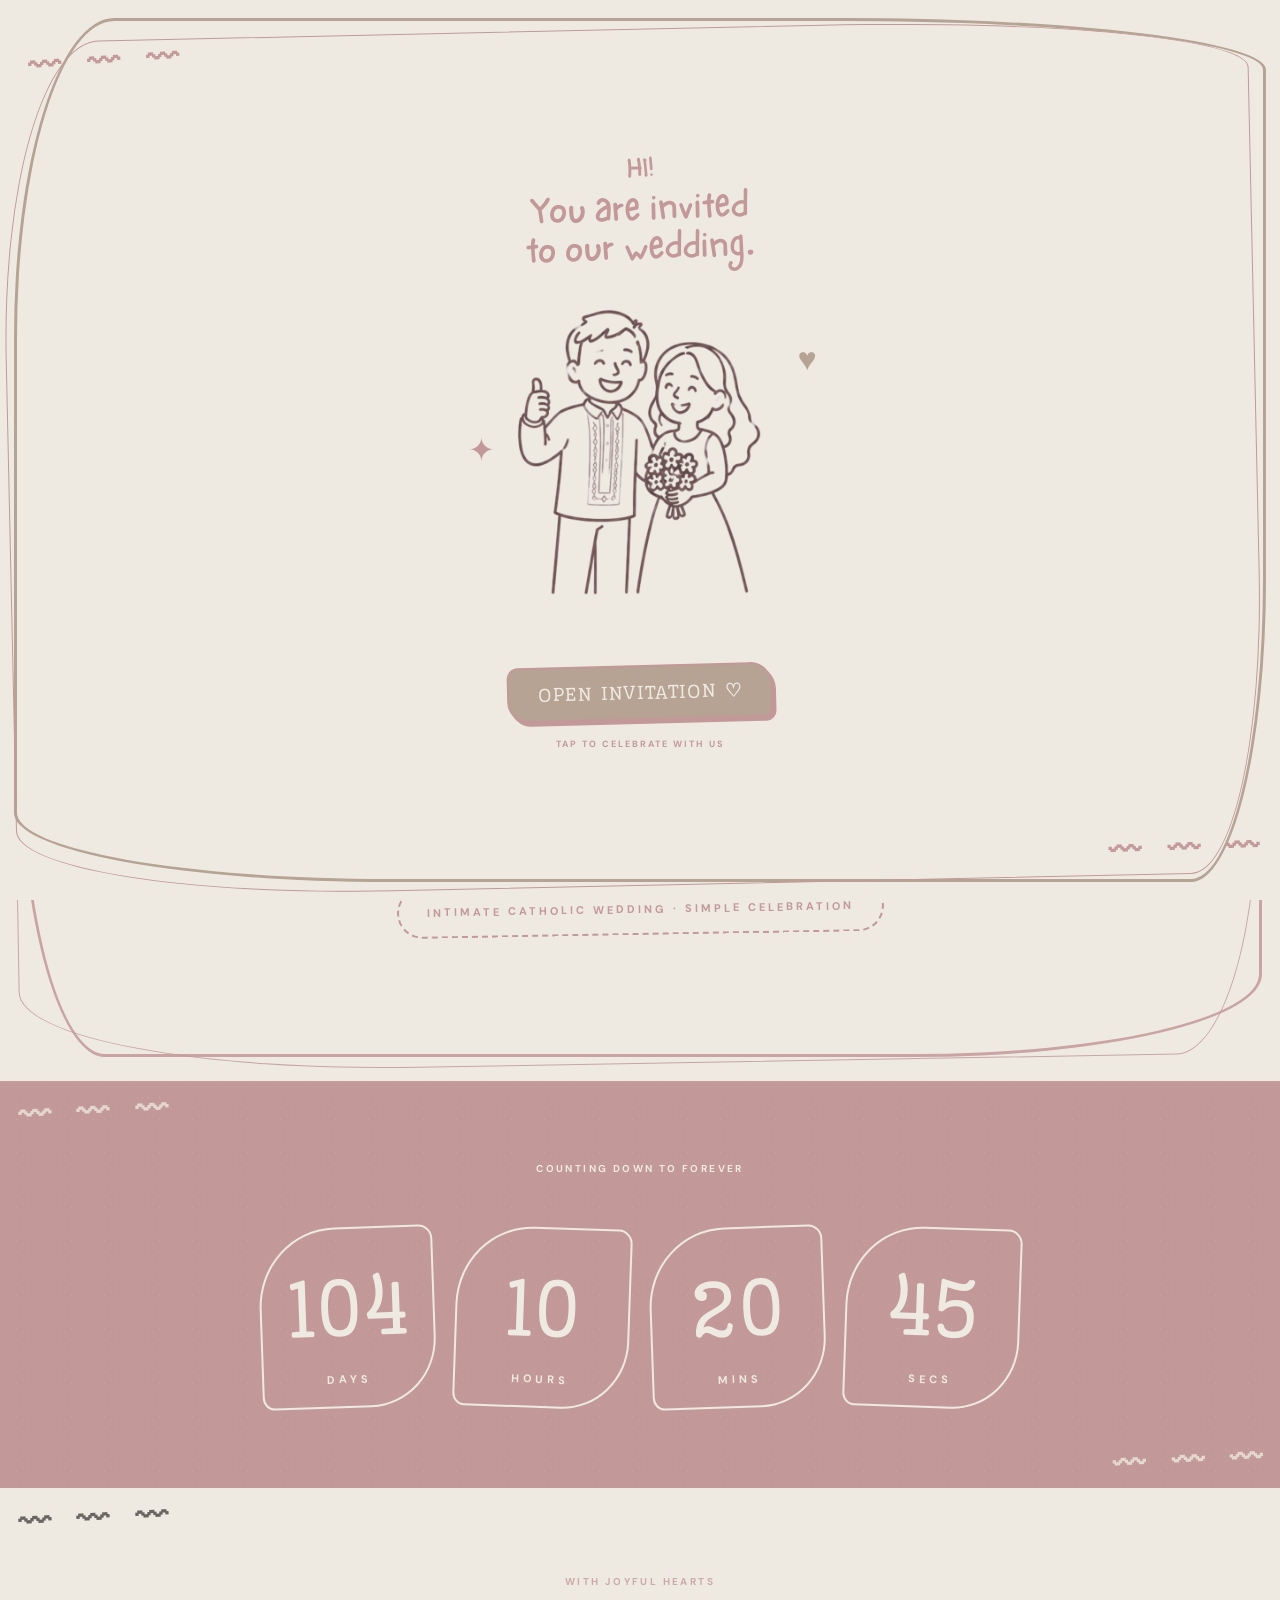
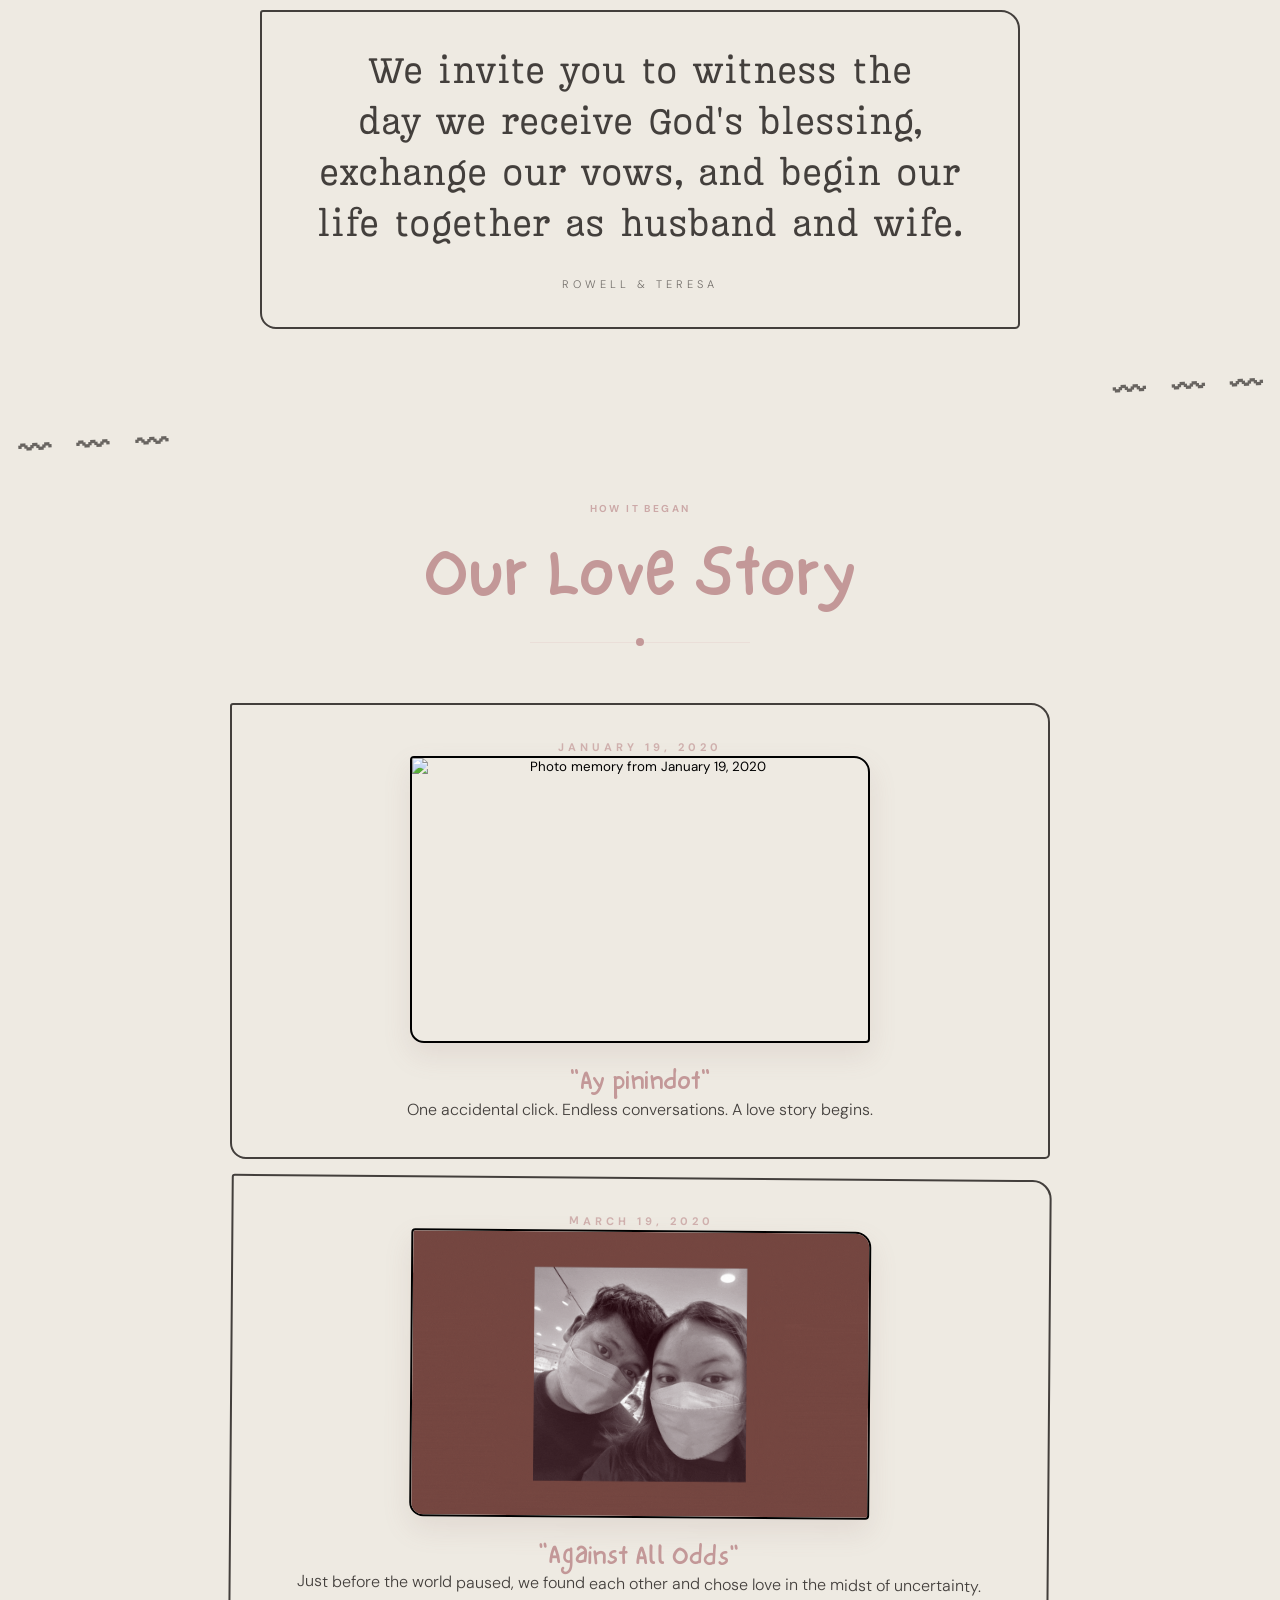
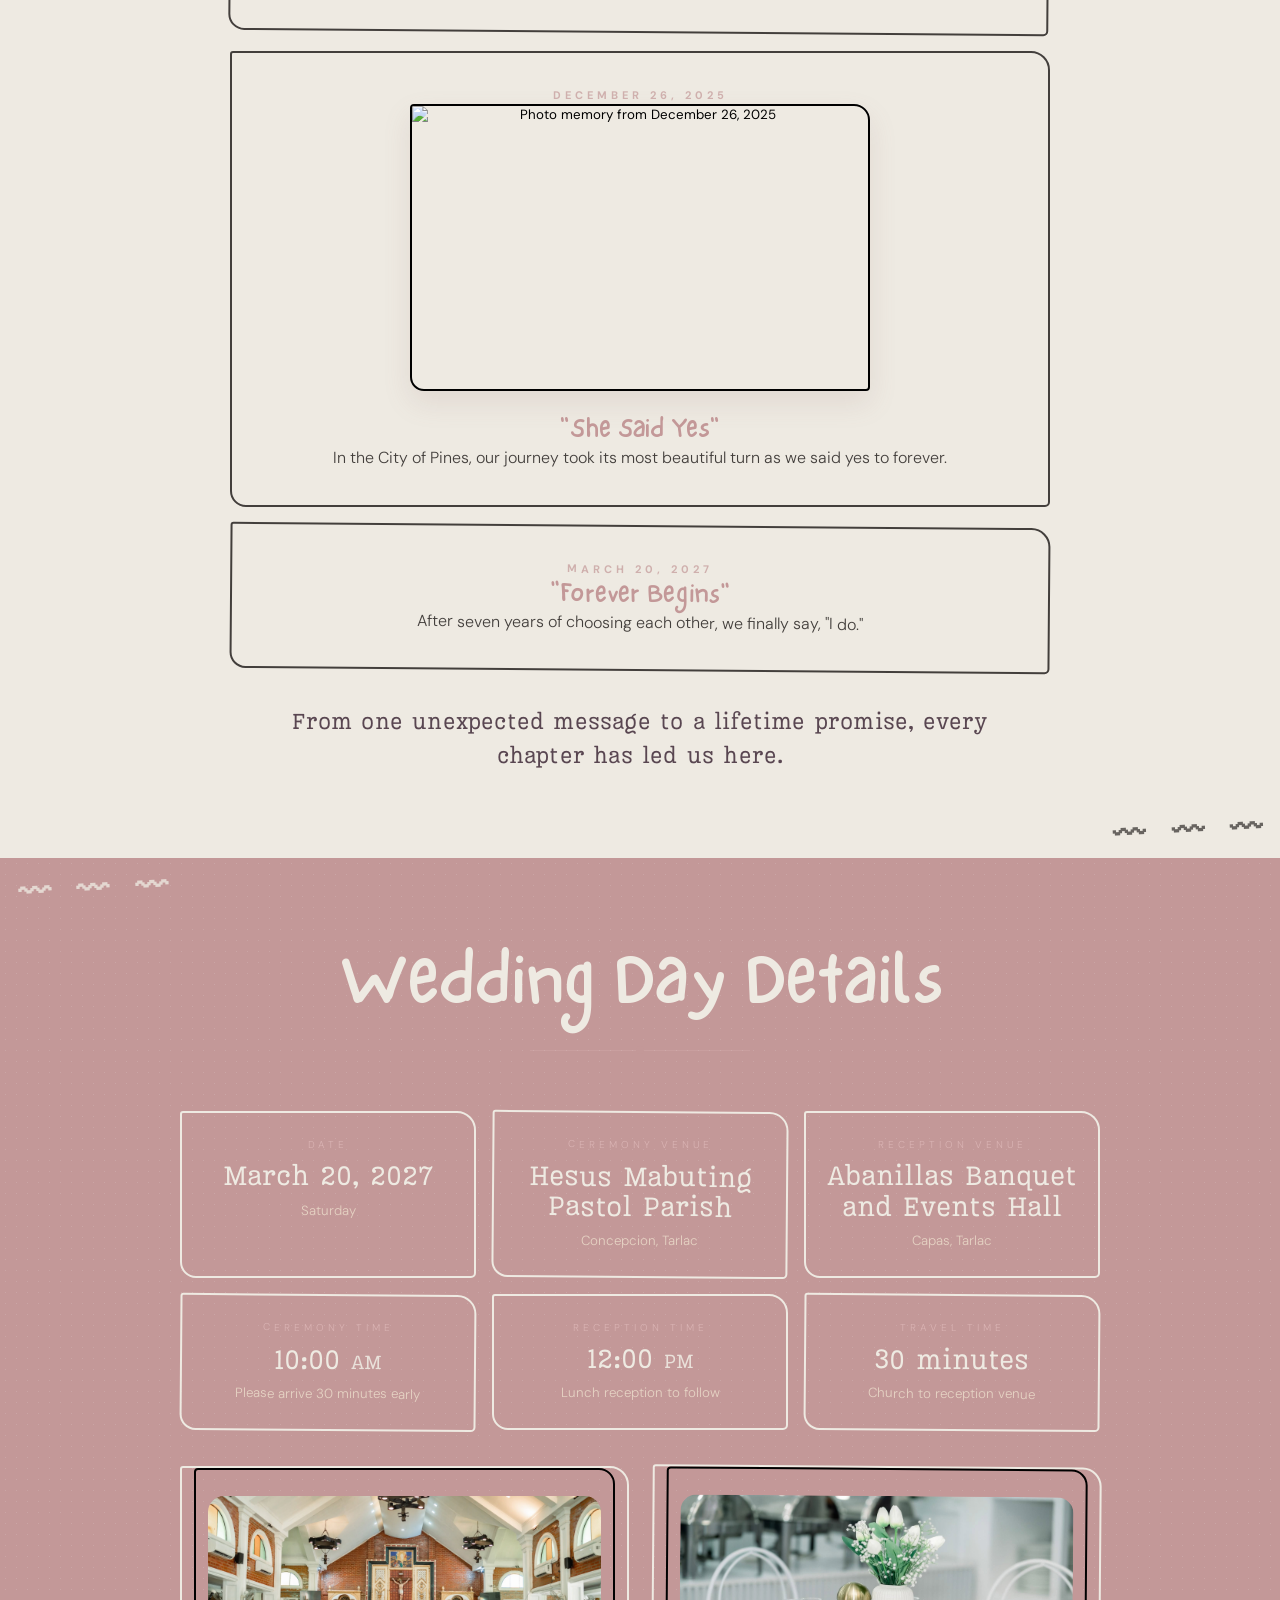
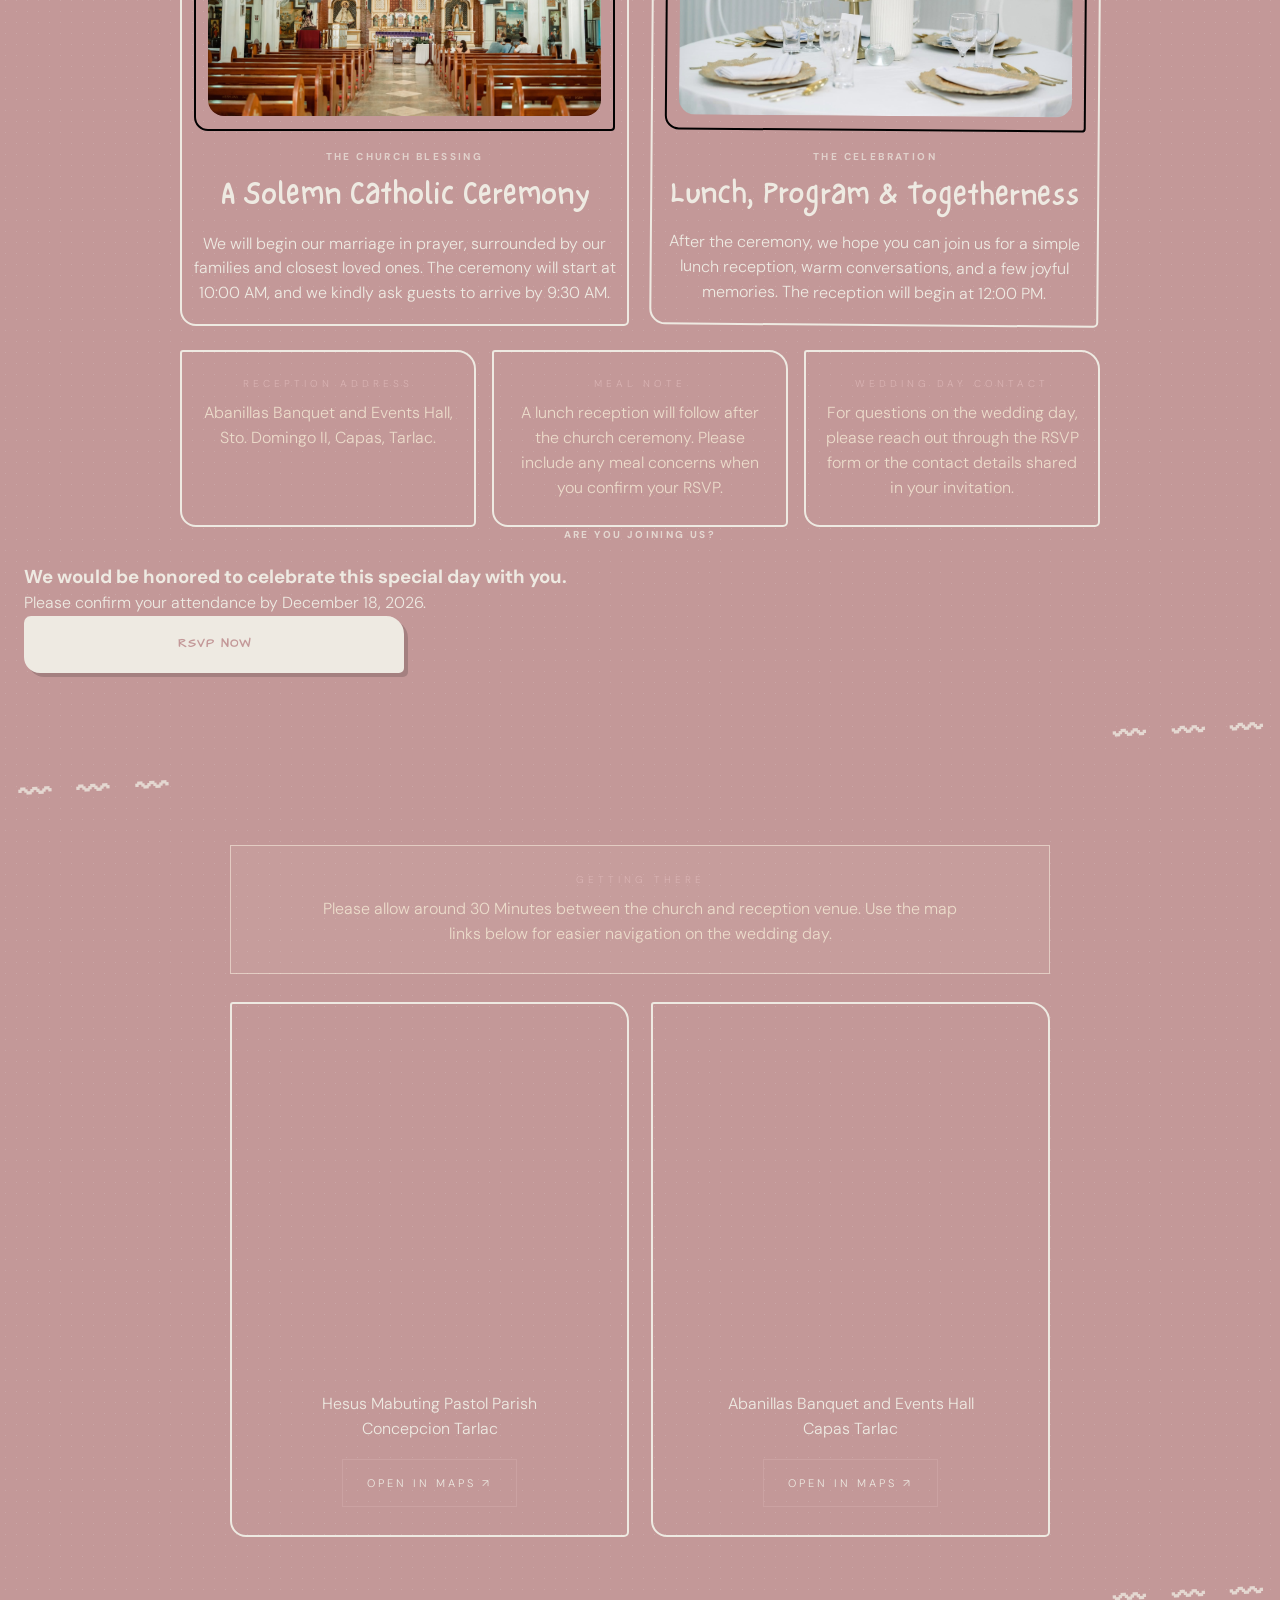
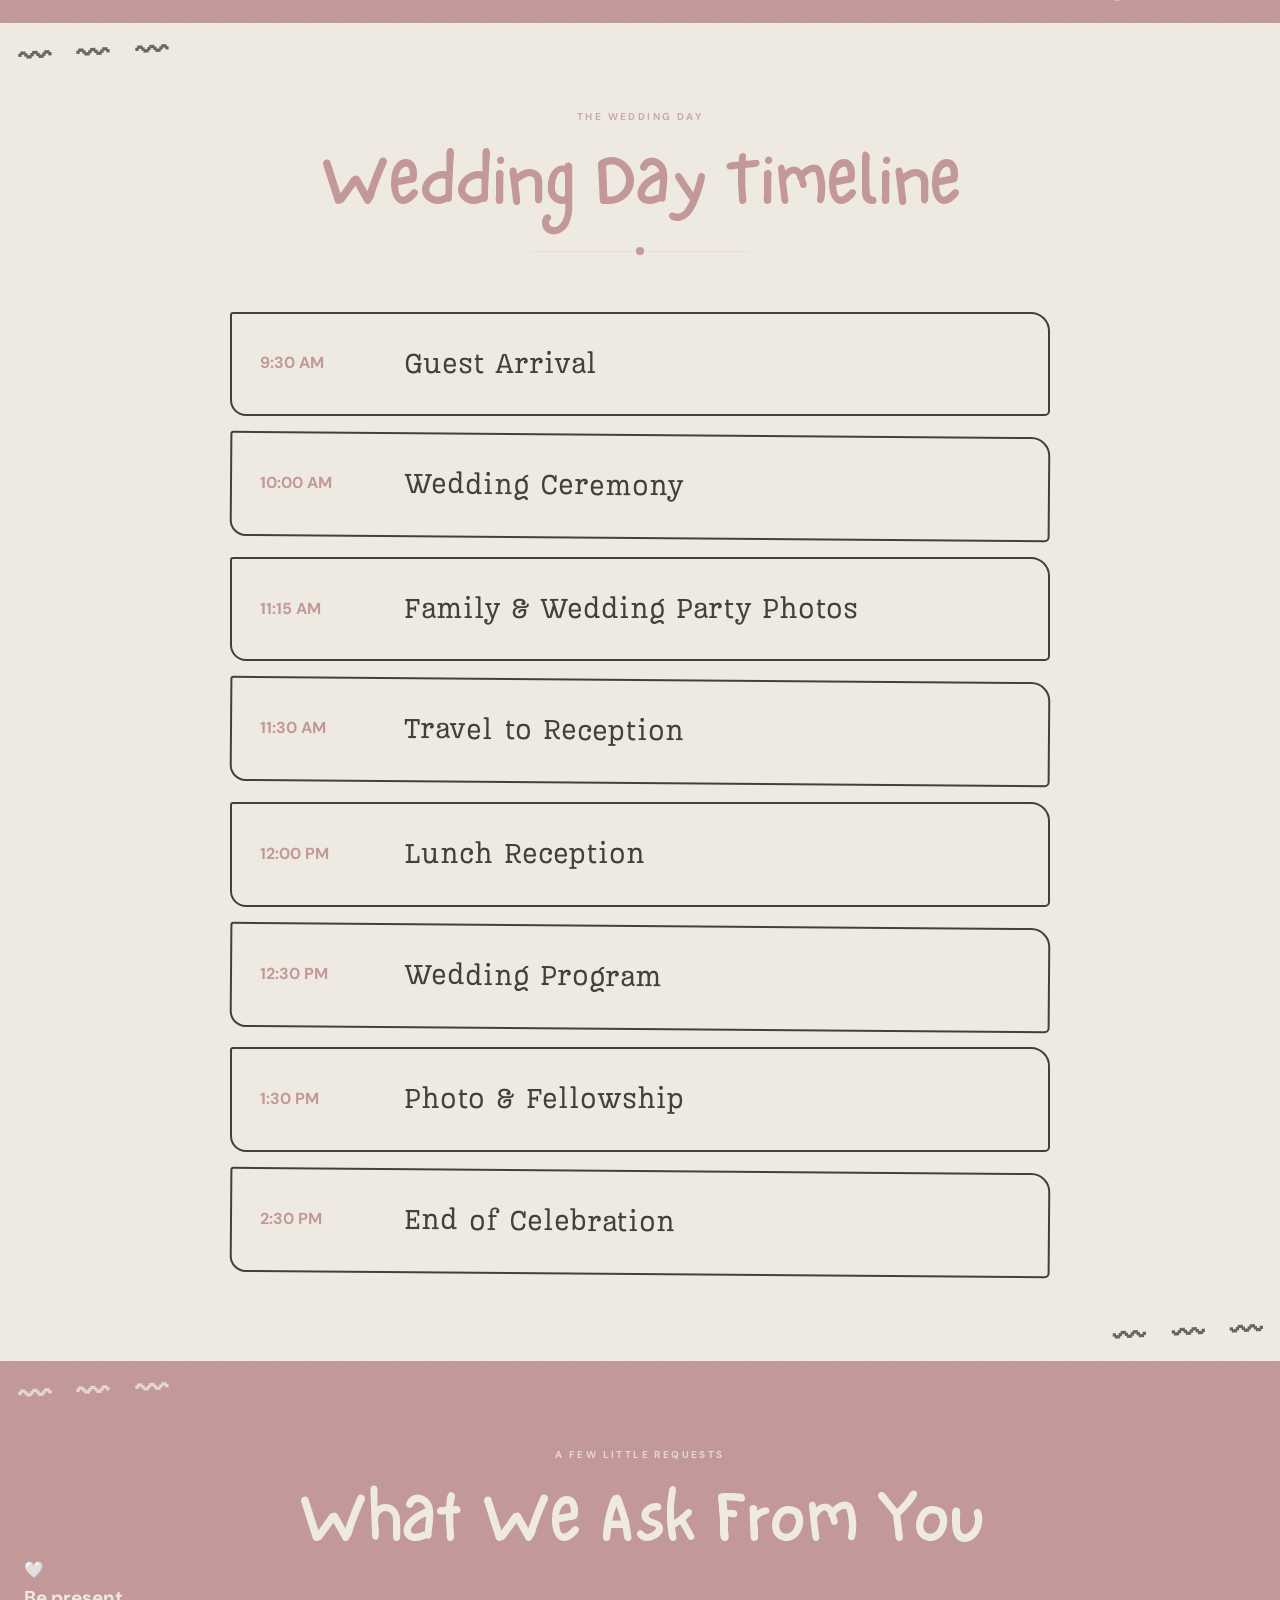
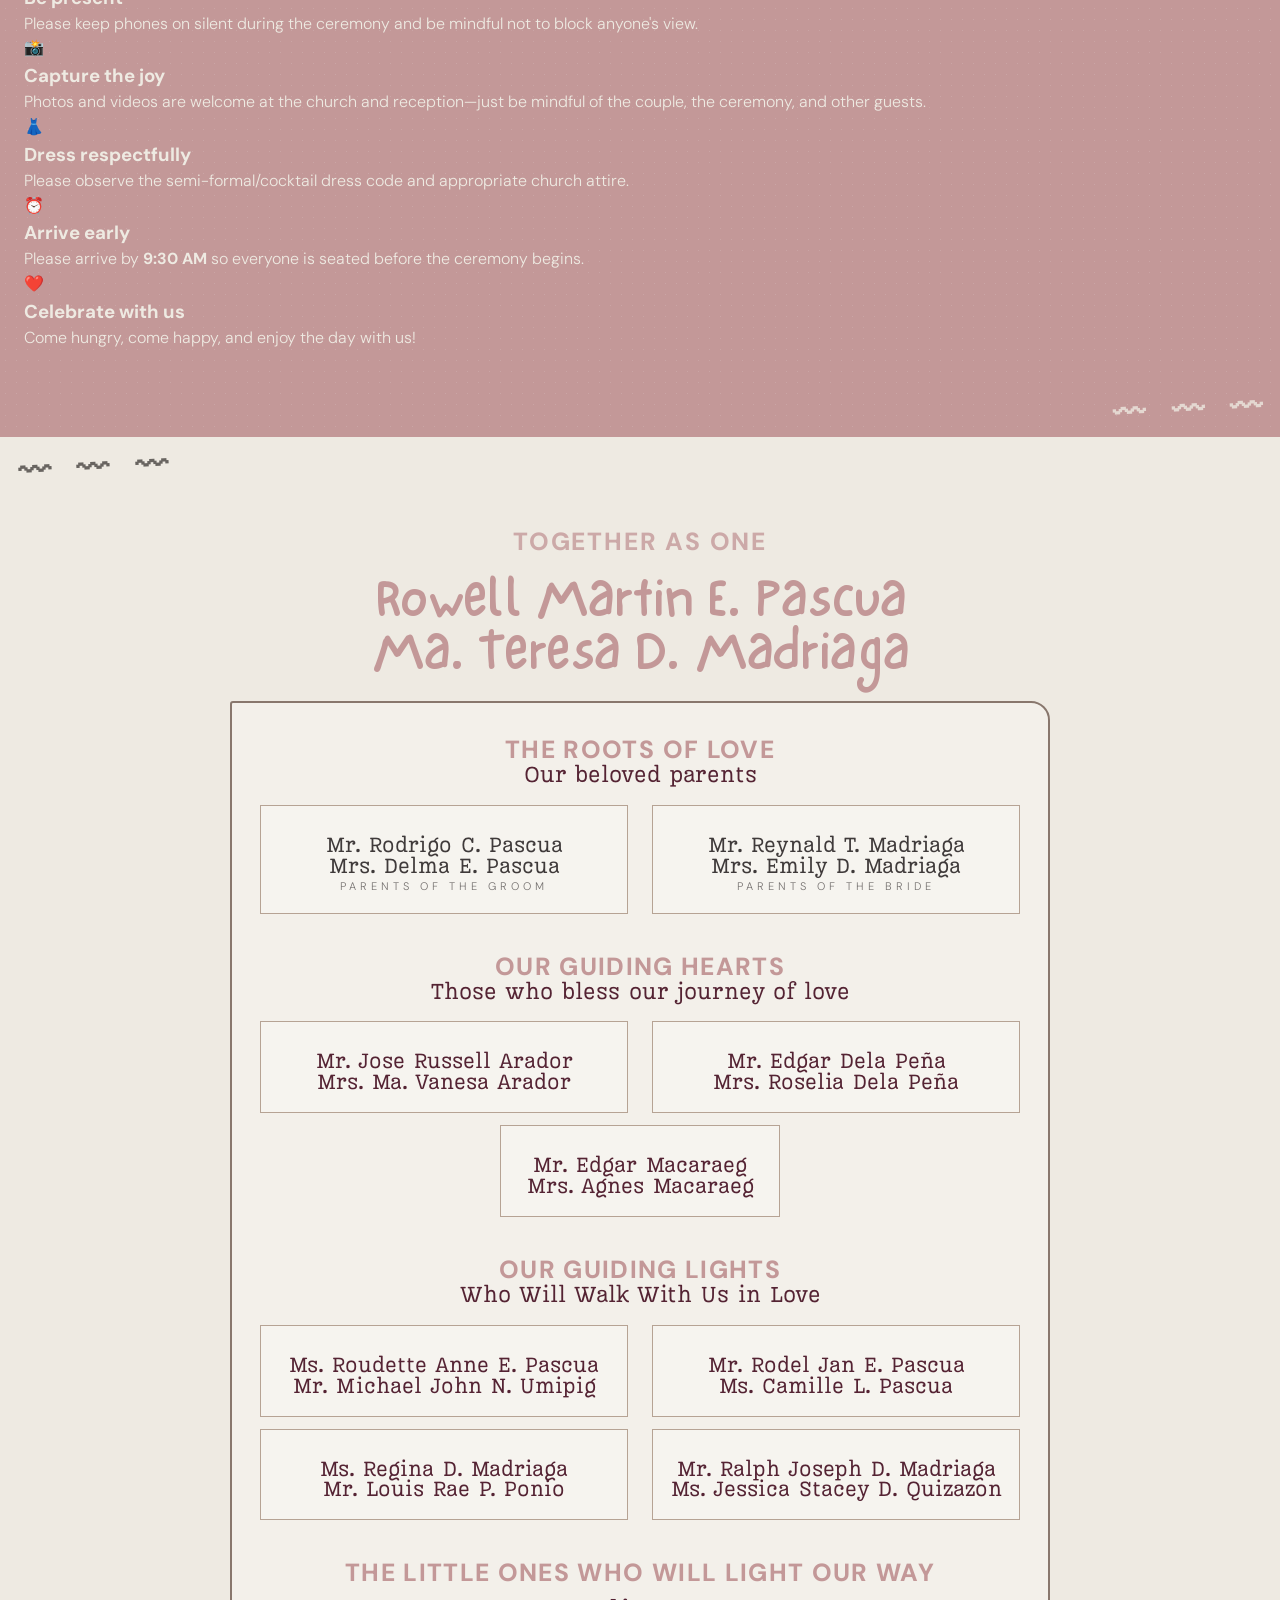
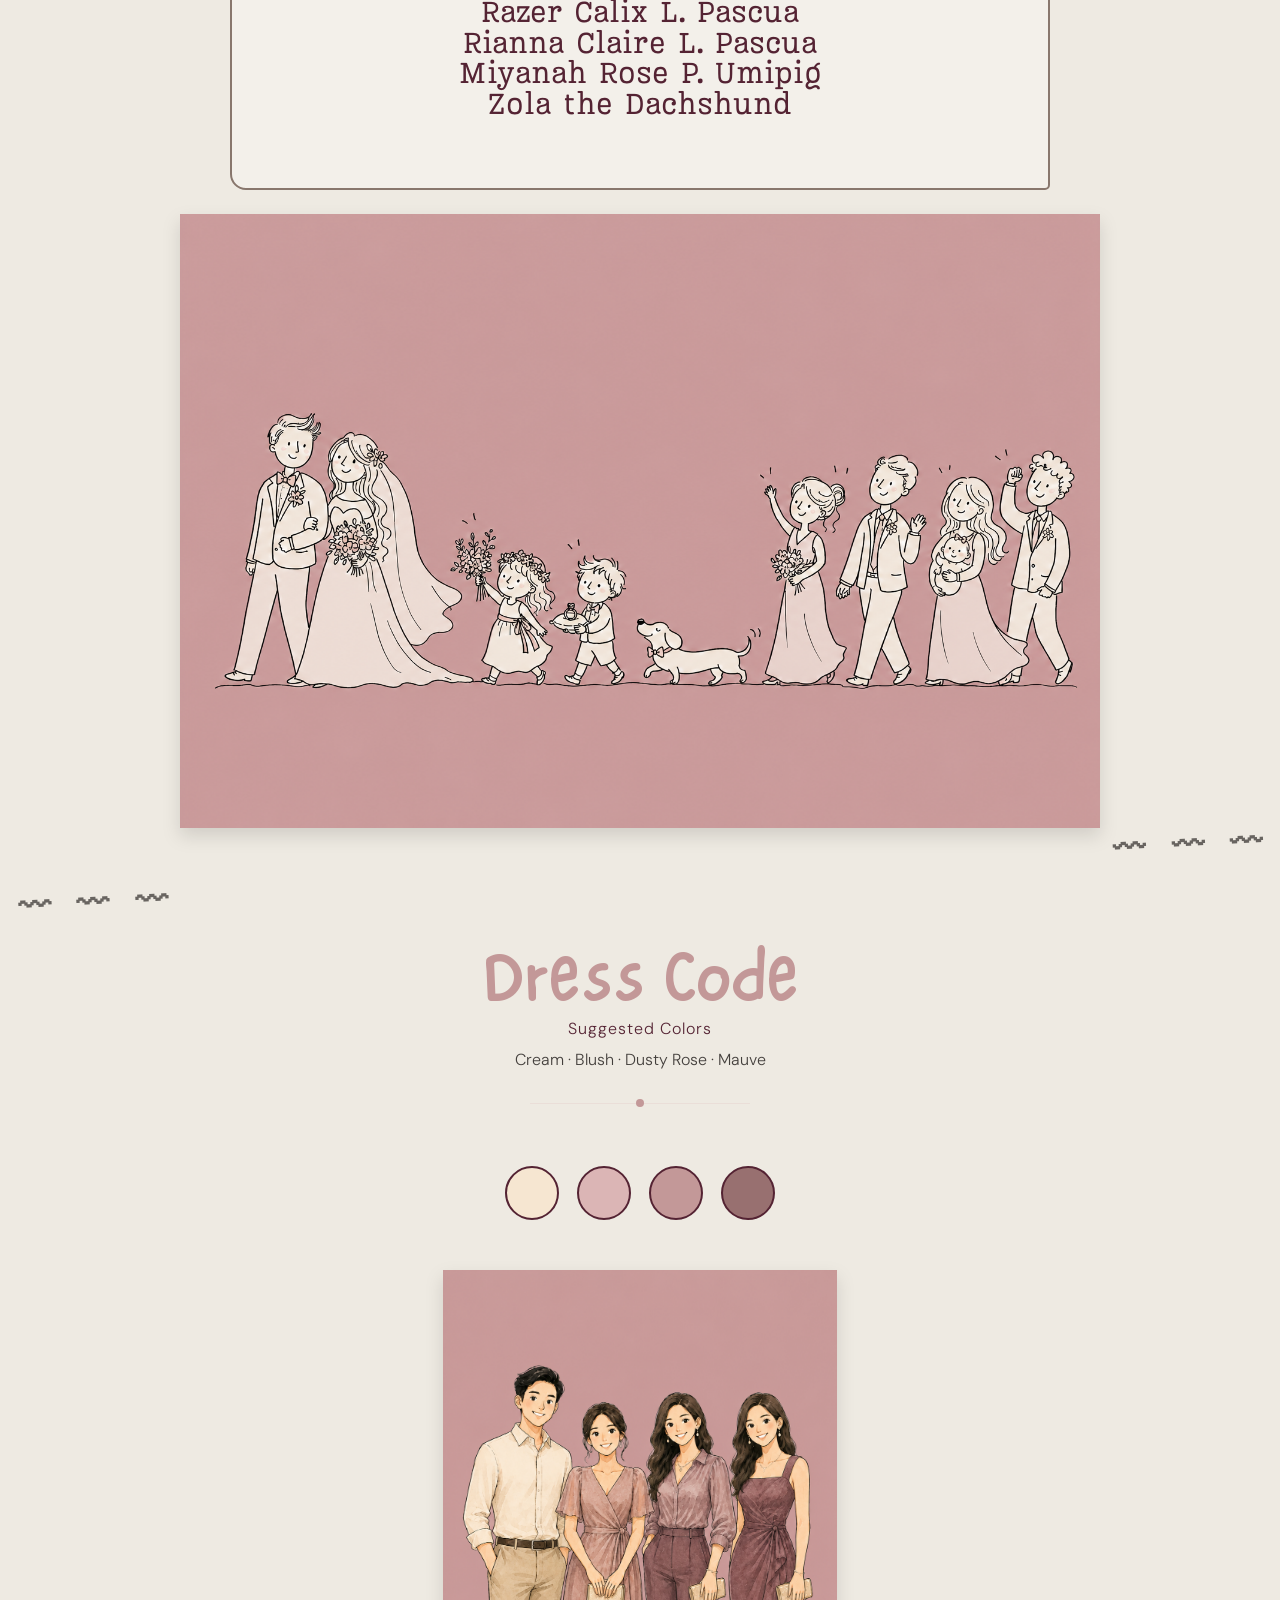
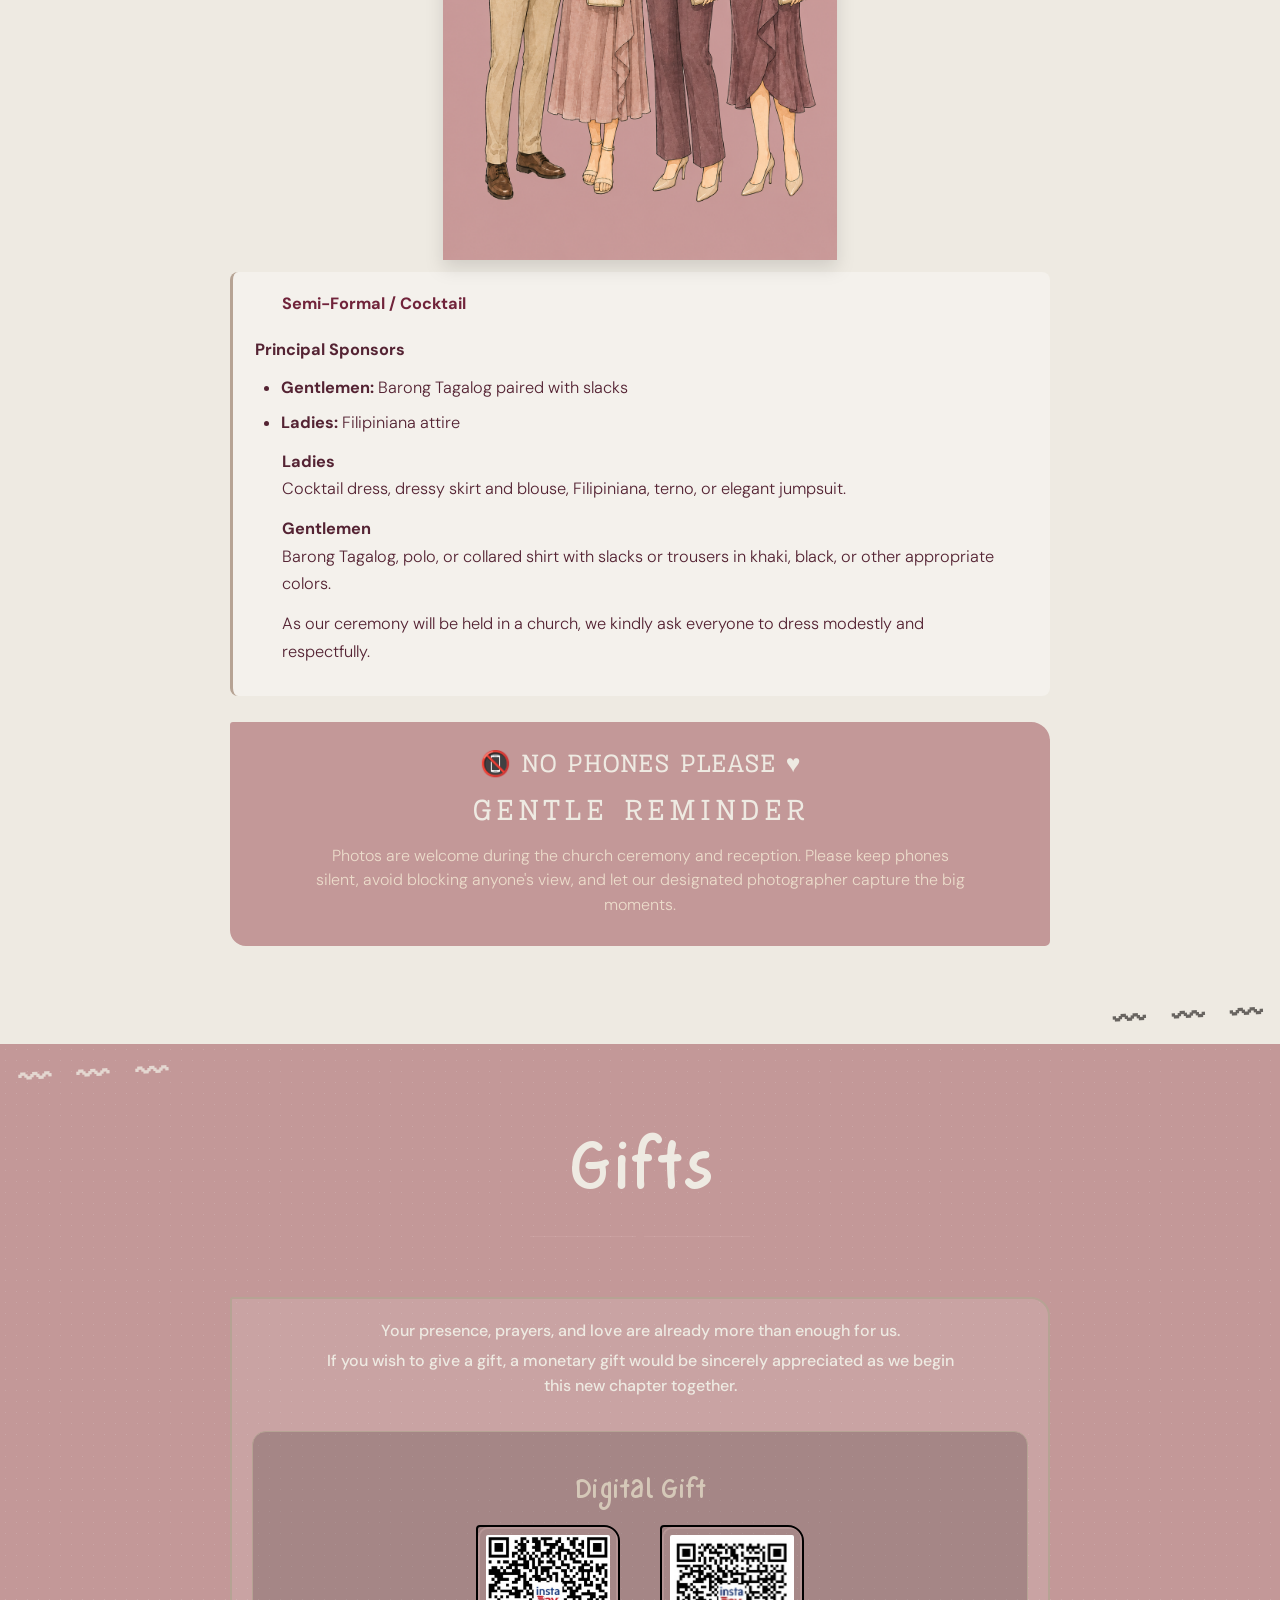
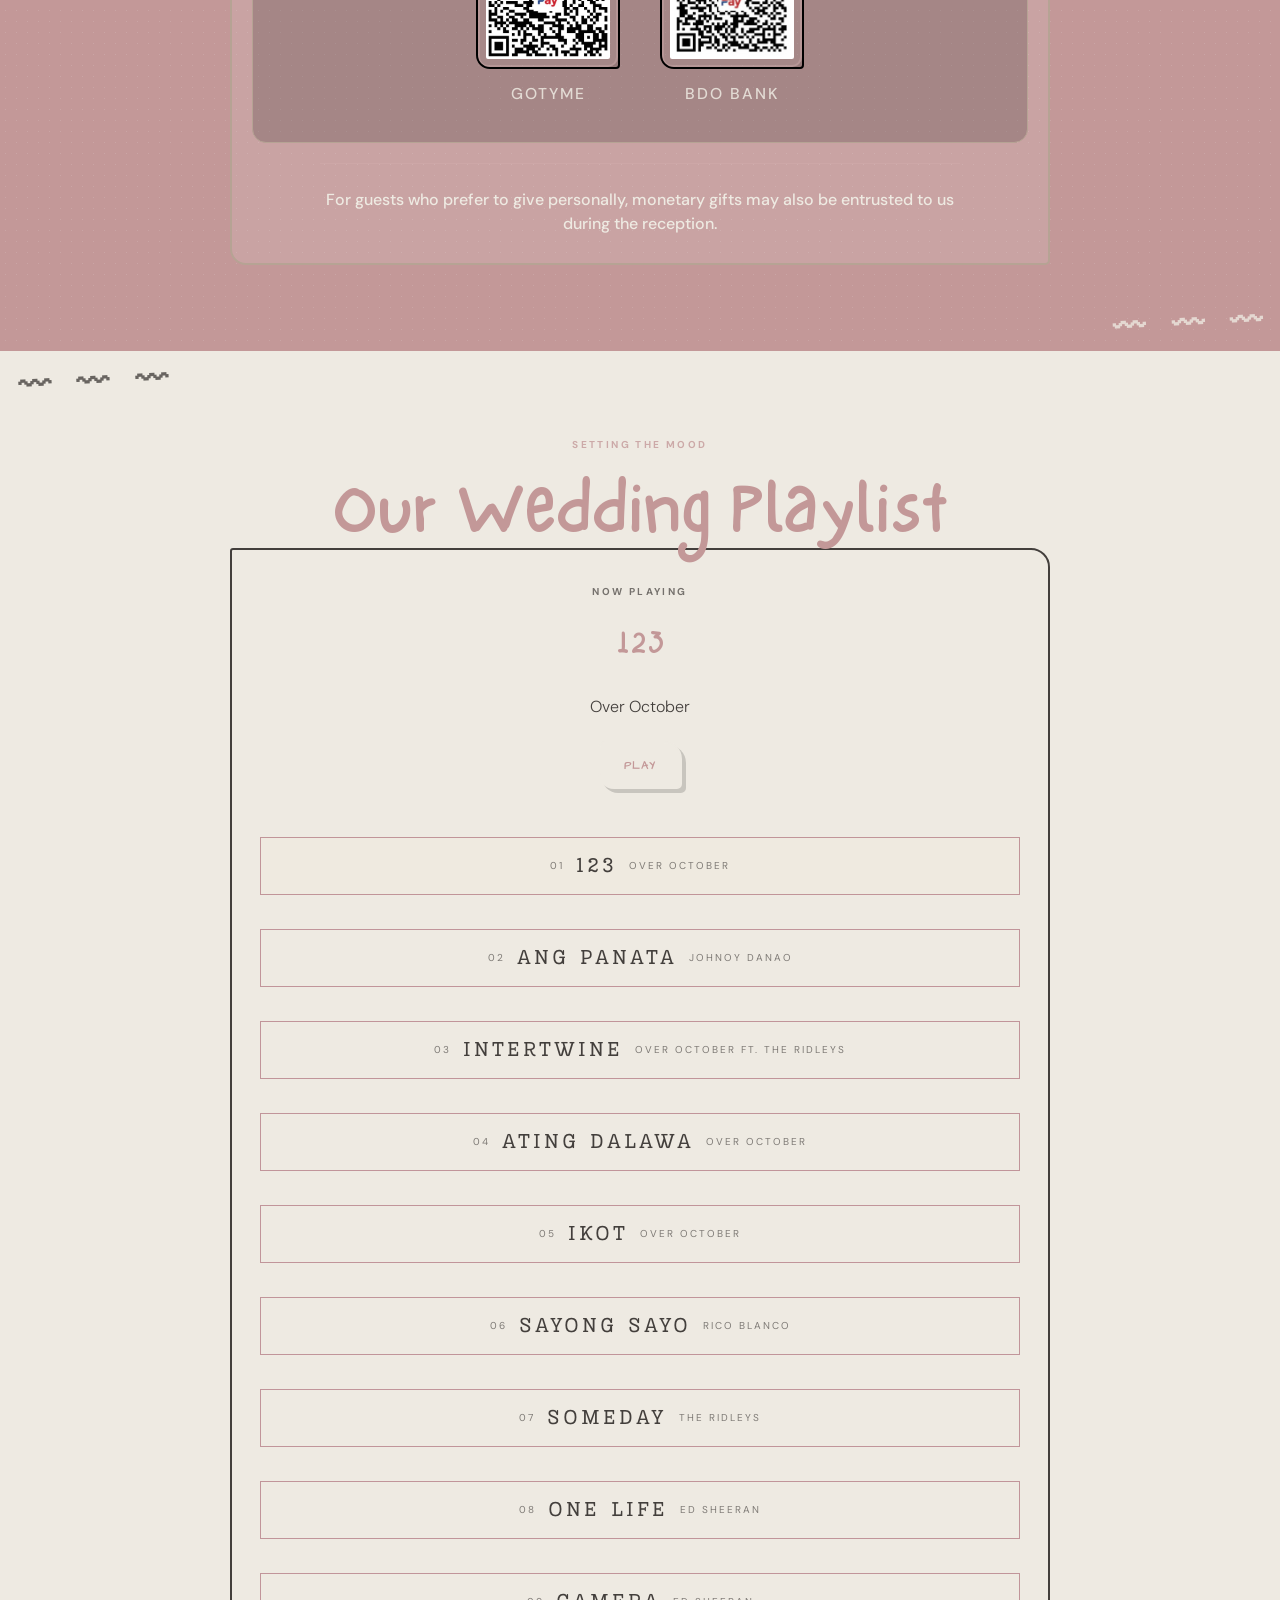
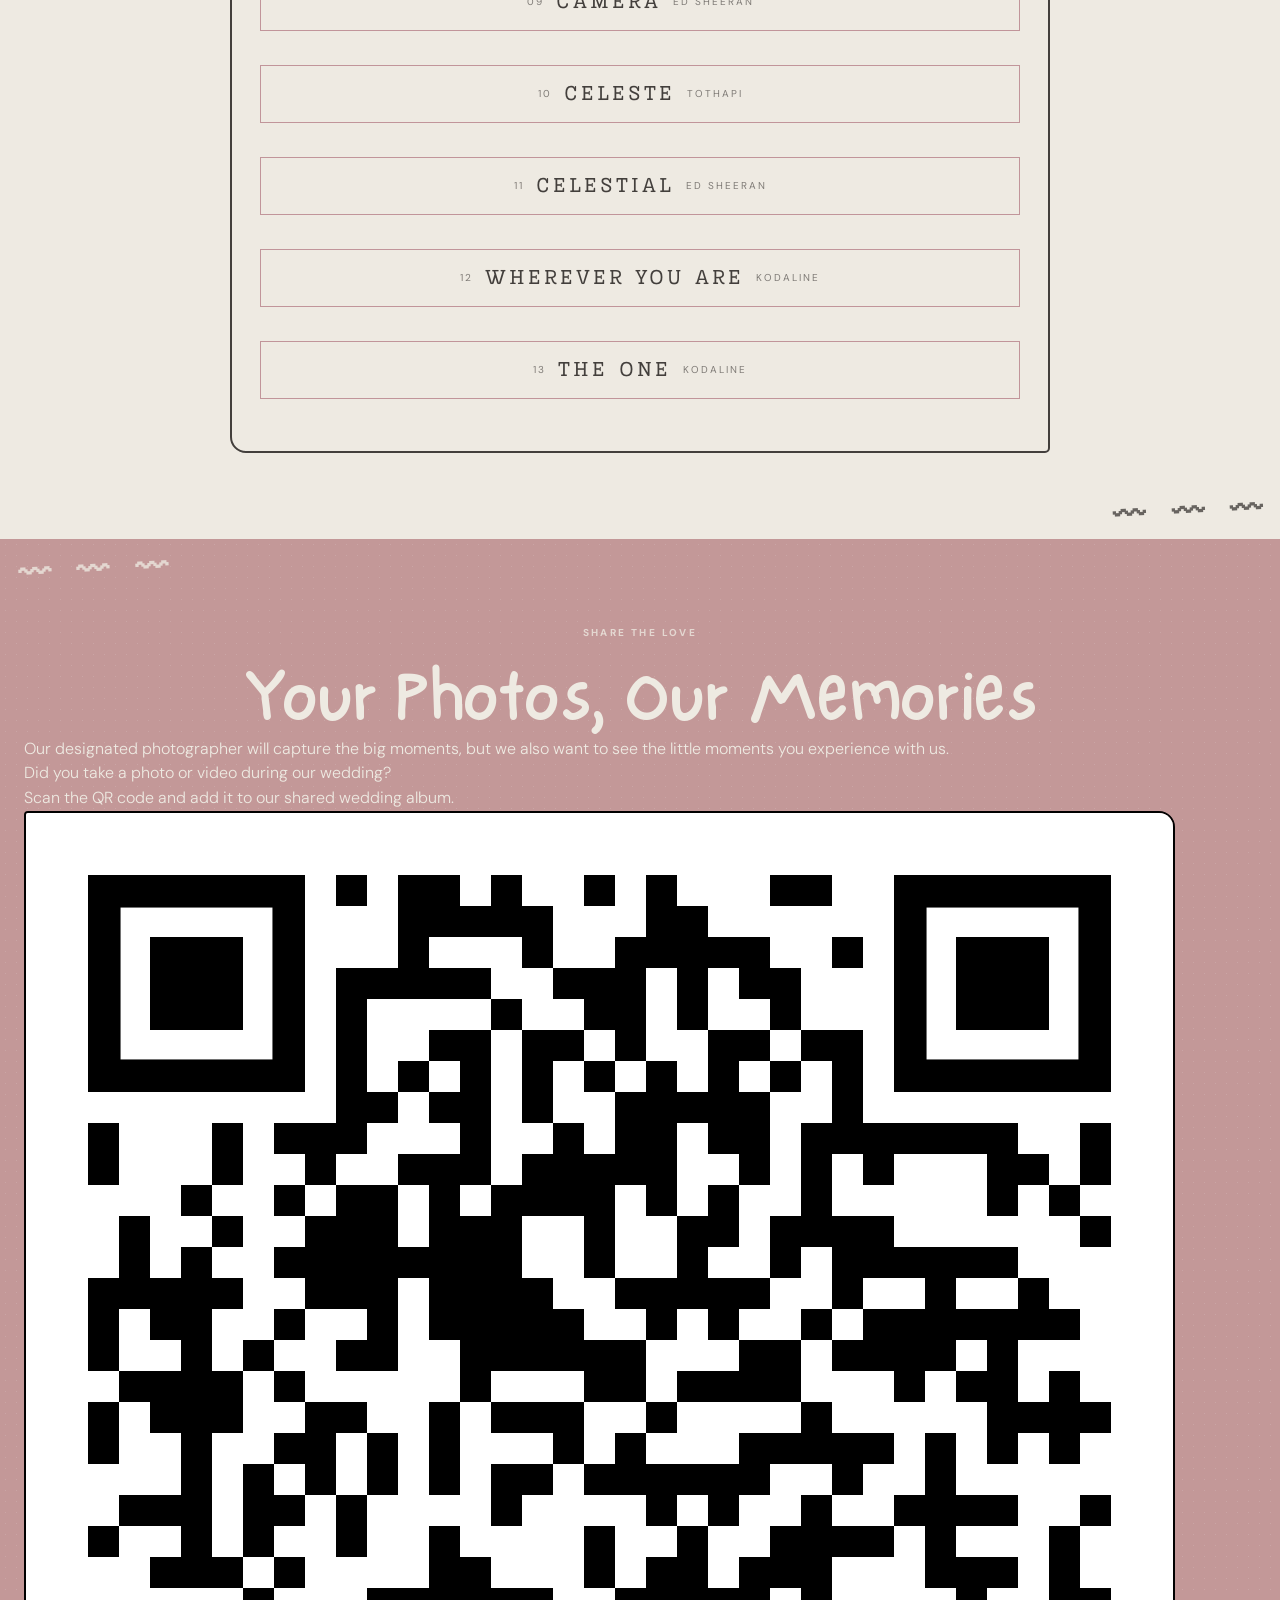
==== index.html @ 6897de0f "Update index.html" ====
<!DOCTYPE html>
<html lang="en">
<head>
<meta charset="UTF-8">
<meta name="viewport" content="width=device-width, initial-scale=1.0">

    <title>Weng & Tere | Bound by Love</title>

    <meta name="description"
        content="You're invited to celebrate the wedding of Weng & Tere on March 20, 2027. Explore our love story, wedding details, venue, RSVP, and more.">

    <!-- Open Graph / Facebook / Messenger -->
    <meta property="og:type" content="website">
    <meta property="og:url" content="https://wengandtereboundbylove.com/">
    <meta property="og:title" content="Weng & Tere | Bound by Love">
    <meta property="og:description"
        content="You're invited to celebrate our wedding. View our story, RSVP, venue details, and more.">
    <meta property="og:site_name" content="Weng & Tere | Bound by Love">
    <meta property="og:locale" content="en_US">

    <meta property="og:image"
        content="https://wengandtereboundbylove.com/images/cover.jpg">
    <meta property="og:image:secure_url"
        content="https://wengandtereboundbylove.com/images/cover.jpg">
    <meta property="og:image:type" content="image/jpeg">
    <meta property="og:image:width" content="1200">
    <meta property="og:image:height" content="630">
    <meta property="og:image:alt"
        content="Weng & Tere — Bound by Love">

    <!-- Twitter / X -->
    <meta name="twitter:card" content="summary_large_image">
    <meta name="twitter:title" content="Weng & Tere | Bound by Love">
    <meta name="twitter:description"
        content="You're invited to celebrate our wedding. View our story, RSVP, venue details, and more.">
    <meta name="twitter:image"
        content="https://wengandtereboundbylove.com/images/cover.jpg">

    <!-- Fonts -->
    <link href="https://fonts.googleapis.com/css2?family=Cormorant+Garamond:wght@300;400;500;600;700&family=Montserrat:wght@200;300;400;500&display=swap" rel="stylesheet">

    <link rel="stylesheet" href="css/style.css">
</head>
<body>

    <!-- INVITATION COVER -->
    <section class="invitation-cover" id="invitationCover" aria-label="Wedding invitation cover">
        <div class="cover-squiggle cover-squiggle-top" aria-hidden="true">〰 〰 〰</div>
        <div class="cover-squiggle cover-squiggle-bottom" aria-hidden="true">〰 〰 〰</div>
        <div class="cover-content">
            <p class="cover-kicker">HI!</p>
            <p class="cover-message">You are invited<br>to our wedding.</p>
            <img class="cover-couple" src="assets/doodle-couple.png" alt="Doodle illustration of the bride and groom waving">
            <div class="cover-sparkle sparkle-one" aria-hidden="true">✦</div>
            <div class="cover-sparkle sparkle-two" aria-hidden="true">♥</div>
            <button class="open-invitation" id="openInvitation" type="button">
                Open Invitation <span aria-hidden="true">♡</span>
            </button>
            <p class="cover-hint">tap to celebrate with us</p>
        </div>
    </section>

    <!-- NAVIGATION -->
    <header class="navbar">
        <div class="music-btn">🔊</div>

        <div class="now-playing">
            Now Playing: <span id="navCurrentSong">123</span>
        </div>

        <nav>
            <a href="#invitation">Invite</a>
            <a href="#story">Story</a>
            <a href="#details">Details</a>
            <a href="#program">Program</a>
            <a href="#entourage">Entourage</a>
            <a href="#attire">Attire</a>
            <a href="#gifts">Gifts</a>
            <a href="#photos">Photos</a>
            <a href="#faq">FAQ</a>
            <a href="#music">Music</a>
            <a href="#rsvp">RSVP</a>
        </nav>

        <div class="menu-btn">⋯</div>
    </header>

    <!-- HERO -->
    <section class="hero">

        <div class="hero-overlay"></div>

        <div class="hero-content">

            <p class="subtitle">
                TOGETHER WITH THEIR FAMILIES
            </p>

            <h1>
                Rowell
                <span>&</span>
                Teresa
            </h1>

            <div class="divider"></div>

            <p class="date">
                SATURDAY, MARCH 20, 2027
            </p>

            <p class="event-time">
                10:00 AM
            </p>

            <p class="venue">
                <span class="venue-label">CEREMONY</span>
                HESUS MABUTING PASTOL PARISH
                <br><br>
                <span class="venue-label">RECEPTION</span>
                ABANILLAS BANQUET AND EVENTS HALL
            </p>

            <div class="ceremony-tag">
                INTIMATE CATHOLIC WEDDING · SIMPLE CELEBRATION
            </div>

        </div>

    </section>

    <!-- COUNTDOWN -->
    <section class="countdown-section" id="countdown">

        <p class="small-heading" id="countdownHeading">
            COUNTING DOWN TO FOREVER
        </p>

        <div class="countdown">

            <div>
                <span id="days">233</span>
                <small>DAYS</small>
            </div>

            <div>
                <span id="hours">15</span>
                <small>HOURS</small>
            </div>

            <div>
                <span id="minutes">40</span>
                <small>MINS</small>
            </div>

            <div>
                <span id="seconds">15</span>
                <small>SECS</small>
            </div>

        </div>

    </section>

    <!-- INVITATION NOTE -->
    <section class="light-section" id="invitation">

        <p class="section-subtitle">
            WITH JOYFUL HEARTS
        </p>

        <div class="invitation-note">
            <p>
                We invite you to witness the day we receive God's blessing,
                exchange our vows, and begin our life together as husband
                and wife.
            </p>

            <div class="invitation-signature">
                ROWELL & TERESA
            </div>
        </div>

    </section>

    <!-- STORY -->
    <section class="light-section" id="story">

        <p class="section-subtitle">
            HOW IT BEGAN
        </p>

        <h2>
            Our Love Story
        </h2>

        <div class="section-divider"></div>

        <div class="story-timeline">

            <div class="story-item">

                <div class="story-date">
                    JANUARY 19, 2020
                </div>

                <div class="story-content">

                    <button
                        class="story-photo"
                        type="button"
                        data-full="assets/pinindot.png"
                        data-caption="Ay pinindot - January 19, 2020">

                        <img
                            src="assets/pinindot.png"
                            alt="Photo memory from January 19, 2020">

                    </button>

                    <h3>
                        "Ay pinindot"
                    </h3>

                    <p>
                        One accidental click. Endless conversations. A love story begins.
                    </p>

                </div>

            </div>

            <div class="story-item">

                <div class="story-date">
                    MARCH 19, 2020
                </div>

                <div class="story-content">

                    <button
                        class="story-photo"
                        type="button"
                        data-full="assets/against_all_odds.gif"
                        data-caption="Against All Odds - March 19, 2020">

                        <img
                            src="assets/against_all_odds.gif"
                            alt="Photo memory from March 19, 2020">

                    </button>

                    <h3>
                        "Against All Odds"
                    </h3>

                    <p>
                        Just before the world paused, we found each other and chose love in the midst of uncertainty.
                    </p>

                </div>

            </div>

            <div class="story-item">

                <div class="story-date">
                    DECEMBER 26, 2025
                </div>

                <div class="story-content">

                    <button
                        class="story-photo"
                        type="button"
                        data-full="assets/she_said_yes.gif"
                        data-caption="She Said Yes - December 26, 2025">

                        <img
                            src="assets/she_said_yes.gif"
                            alt="Photo memory from December 26, 2025">

                    </button>

                    <h3>
                        "She Said Yes"
                    </h3>

                    <p>
                        In the City of Pines, our journey took its most beautiful turn as we said yes to forever.
                    </p>

                </div>

            </div>

            <div class="story-item story-item-final">

                <div class="story-date">
                    MARCH 20, 2027
                </div>

                <div class="story-content">
                    <h3>
                        "Forever Begins"
                    </h3>

                    <p>
                        After seven years of choosing each other, we finally say, "I do."
                    </p>
                </div>

            </div>

        </div>

        <p class="story-footnote">
            From one unexpected message to a lifetime promise, every chapter
            has led us here.
        </p>

    </section>

    <!-- DETAILS -->
    <section class="dark-section" id="details">

        <h2>
            Wedding Day Details
        </h2>

        <div class="section-divider"></div>

        <div class="quick-details">
            <div class="quick-detail" data-scroll-target="#countdown">
                <span>Date</span>
                <strong>March 20, 2027</strong>
                <small>Saturday</small>
            </div>

            <div class="quick-detail" data-scroll-target="#getting-there">
                <span>Ceremony Venue</span>
                <strong>Hesus Mabuting Pastol Parish</strong>
                <small>Concepcion, Tarlac</small>
            </div>

            <div class="quick-detail" data-scroll-target="#getting-there">
                <span>Reception Venue</span>
                <strong>Abanillas Banquet and Events Hall</strong>
                <small>Capas, Tarlac</small>
            </div>

            <div class="quick-detail">
                <span>Ceremony Time</span>
                <strong>10:00 <span class="time-period">AM</span></strong>
                <small>Please arrive 30 minutes early</small>
            </div>

            <div class="quick-detail">
                <span>Reception Time</span>
                <strong>12:00 <span class="time-period">PM</span></strong>
                <small>Lunch reception to follow</small>
            </div>

            <div class="quick-detail">
                <span>Travel Time</span>
                <strong>30 minutes</strong>
                <small>Church to reception venue</small>
            </div>
        </div>

        <div class="detail-grid">

            <div class="detail-card">

                <button class="story-photo venue-photo" type="button" data-full="assets/church.jpg" data-caption="Hesus Mabuting Pastol Parish">
                    <img src="assets/church.jpg" alt="Hesus Mabuting Pastol Parish" class="detail-image">
                </button>

                <p class="label">
                    THE CHURCH BLESSING
                </p>

                <h3>
                    A Solemn Catholic Ceremony
                </h3>

                <p>
                    We will begin our marriage in prayer, surrounded by our
                    families and closest loved ones. The ceremony will start
                    at 10:00 AM, and we kindly ask guests to arrive
                    by 9:30 AM.
                </p>

            </div>

            <div class="detail-card">

                <button class="story-photo venue-photo" type="button" data-full="assets/reception.jpg" data-caption="Abanillas Banquet and Events Hall">
                    <img src="assets/reception.jpg" alt="Abanillas Banquet and Events Hall" class="detail-image">
                </button>

                <p class="label">
                    THE CELEBRATION
                </p>

                <h3>
                    Lunch, Program & Togetherness
                </h3>

                <p>
                    After the ceremony, we hope you can join us for a simple
                    lunch reception, warm conversations, and a few joyful
                    memories. The reception will begin at 12:00 PM.
                </p>

            </div>

        </div>

        <div class="guest-info-grid">
            <div class="guest-info-card">
                <span>Reception Address</span>
                <p>
                    Abanillas Banquet and Events Hall, Sto. Domingo II, Capas, Tarlac.
                </p>
            </div>

            <div class="guest-info-card">
                <span>Meal Note</span>
                <p>
                    A lunch reception will follow after the church ceremony.
                    Please include any meal concerns when you confirm your RSVP.
                </p>
            </div>

            <div class="guest-info-card">
                <span>Wedding Day Contact</span>
                <p>
                    For questions on the wedding day, please reach out through the RSVP form or the contact details shared in your invitation.
                </p>
            </div>
        </div>

        <aside class="details-rsvp-cta" aria-labelledby="details-rsvp-heading">
            <p class="section-subtitle">ARE YOU JOINING US?</p>
            <h3 id="details-rsvp-heading">We would be honored to celebrate this special day with you.</h3>
            <p class="details-rsvp-deadline">Please confirm your attendance by December 18, 2026.</p>
            <a href="#rsvp" class="rsvp-button">RSVP NOW</a>
        </aside>

    </section>

    <!-- MAP -->
    <section class="dark-section" id="getting-there">

        <div class="map-note">
            <span>Getting There</span>
            <p>
                Please allow around 30 Minutes between the church and
                reception venue. Use the map links below for easier navigation
                on the wedding day.
            </p>
        </div>

        <div class="map-grid">

        <div class="map-card">

            <iframe
                src="https://maps.google.com/maps?q=Hesus%20Mabuting%20Pastol%20Parish%20Concepcion%20Tarlac&t=&z=16&ie=UTF8&iwloc=&output=embed"
                loading="lazy">
            </iframe>

            <p>
                Hesus Mabuting Pastol Parish
                <br>
                Concepcion Tarlac
            </p>

            <a href="https://maps.app.goo.gl/AWP6cJehJm3Y2Cyo8">
                OPEN IN MAPS ↗
            </a>

        </div>

        <div class="map-card">

            <iframe
                src="https://maps.google.com/maps?q=Abanillas%20Banquet%20and%20Events%20Hall%20Concepcion%20Tarlac&t=&z=16&ie=UTF8&iwloc=&output=embed"
                loading="lazy">
            </iframe>

            <p>
                Abanillas Banquet and Events Hall
                <br>
                Capas Tarlac
            </p>

            <a href="https://maps.app.goo.gl/vhwfZ22dvjLTMCB46">
                OPEN IN MAPS ↗
            </a>
        </div>

        </div>

    </section>

    <!-- PROGRAM -->
    <section class="light-section" id="program">

        <p class="section-subtitle">
            THE WEDDING DAY
        </p>

        <h2>
            Wedding Day Timeline
        </h2>

        <div class="section-divider"></div>

        <div class="timeline">

            <div class="timeline-item">
                <time datetime="09:30">9:30 AM</time>
                <div>
                    <h4>Guest Arrival</h4>
                </div>
            </div>

            <div class="timeline-item">
                <time datetime="10:00">10:00 AM</time>
                <div>
                    <h4>Wedding Ceremony</h4>
                </div>
            </div>

            <div class="timeline-item">
                <time datetime="11:15">11:15 AM</time>
                <div>
                    <h4>Family &amp; Wedding Party Photos</h4>
                </div>
            </div>

            <div class="timeline-item">
                <time datetime="11:30">11:30 AM</time>
                <div>
                    <h4>Travel to Reception</h4>
                </div>
            </div>

            <div class="timeline-item">
                <time datetime="12:00">12:00 PM</time>
                <div>
                    <h4>Lunch Reception</h4>
                </div>
            </div>

            <div class="timeline-item">
                <time datetime="12:30">12:30 PM</time>
                <div>
                    <h4>Wedding Program</h4>
                </div>
            </div>

            <div class="timeline-item">
                <time datetime="13:30">1:30 PM</time>
                <div>
                    <h4>Photo &amp; Fellowship</h4>
                </div>
            </div>

            <div class="timeline-item">
                <time datetime="14:30">2:30 PM</time>
                <div>
                    <h4>End of Celebration</h4>
                </div>
            </div>

        </div>

    </section>

    <!-- GUEST REQUESTS -->
    <section class="dark-section requests-section" id="requests">

        <p class="section-subtitle">
            A FEW LITTLE REQUESTS
        </p>

        <h2>
            What We Ask From You
        </h2>

        <div class="requests-list">
            <article class="request-item">
                <span class="request-icon" aria-hidden="true">🤍</span>
                <div>
                    <h3>Be present</h3>
                    <p>Please keep phones on silent during the ceremony and be mindful not to block anyone's view.</p>
                </div>
            </article>

            <article class="request-item">
                <span class="request-icon" aria-hidden="true">📸</span>
                <div>
                    <h3>Capture the joy</h3>
                    <p>Photos and videos are welcome at the church and reception—just be mindful of the couple, the ceremony, and other guests.</p>
                </div>
            </article>

            <article class="request-item">
                <span class="request-icon" aria-hidden="true">👗</span>
                <div>
                    <h3>Dress respectfully</h3>
                    <p>Please observe the semi-formal/cocktail dress code and appropriate church attire.</p>
                </div>
            </article>

            <article class="request-item">
                <span class="request-icon" aria-hidden="true">⏰</span>
                <div>
                    <h3>Arrive early</h3>
                    <p>Please arrive by <strong>9:30 AM</strong> so everyone is seated before the ceremony begins.</p>
                </div>
            </article>

            <article class="request-item">
                <span class="request-icon" aria-hidden="true">❤️</span>
                <div>
                    <h3>Celebrate with us</h3>
                    <p>Come hungry, come happy, and enjoy the day with us!</p>
                </div>
            </article>
        </div>

    </section>

    <!-- ENTOURAGE -->
    <section class="dark-section" id="entourage">

        <p class="section-subtitle">
            TOGETHER AS ONE
        </p>

        <h2>
            Rowell Martin E. Pascua<br>
            Ma. Teresa D. Madriaga
        </h2>

        <div class="section-divider"></div>

        <div class="entourage-card">

            <div class="entourage-section">

                <p class="entourage-label">
                    THE ROOTS OF LOVE
                </p>

                <p class="entourage-intro">Our beloved parents</p>

                <div class="sponsor-grid entourage-parents-grid">
                    <div class="sponsor-pair">
                        <h3>Mr. Rodrigo C. Pascua<br>Mrs. Delma E. Pascua</h3>
                        <span>Parents of the Groom</span>
                    </div>
                    <div class="sponsor-pair">
                        <h3>Mr. Reynald T. Madriaga<br>Mrs. Emily D. Madriaga</h3>
                        <span>Parents of the Bride</span>
                    </div>
                </div>

            </div>

            <div class="entourage-section entourage-parent-bride" aria-hidden="true">

                <p class="entourage-label">
                    OUR BELOVED PARENTS
                </p>

                <h3>
                    Mr. Reynald T. Madriaga
                    <br>
                    Mrs. Emily D. Madriaga
                </h3>

            </div>

            <div class="sponsor-section legacy-entourage-details" aria-hidden="true">

                <p class="entourage-label">
                    OUR GUIDING HEARTS
                </p>

                <p class="entourage-intro">Those who bless our journey of love</p>

                <div class="sponsor-grid">

                    <div class="sponsor-pair">
                        <span>Pair 01</span>
                        <h3>
                            Mr. Jose Russell Arador<br>
                            Mrs. Ma. Vanesa Arador
                        </h3>
                    </div>

                    <div class="sponsor-pair">
                        <span>Pair 02</span>
                        <h3>
                            Mr. Edgar Dela Peña<br>
                            Mrs. Roselia Dela Peña
                        </h3>
                    </div>

                    <div class="sponsor-pair">
                        <span>Pair 03</span>
                        <h3>
                            Mr. Edgar and Mrs. Roselia Dela Peña
                        </h3>
                    </div>

                </div>

            </div>

            <div class="entourage-section">
                <p class="entourage-label">OUR GUIDING HEARTS</p>
                <p class="entourage-intro">Those who bless our journey of love</p>
                <div class="sponsor-grid">
                    <div class="sponsor-pair"><h3>Mr. Jose Russell Arador<br>Mrs. Ma. Vanesa Arador</h3></div>
                    <div class="sponsor-pair"><h3>Mr. Edgar Dela Pe&ntilde;a<br>Mrs. Roselia Dela Pe&ntilde;a</h3></div>
                    <div class="sponsor-pair"><h3>Mr. Edgar Macaraeg<br>Mrs. Agnes Macaraeg</h3></div>
                </div>
            </div>

            <div class="entourage-section">
                <p class="entourage-label">OUR GUIDING LIGHTS</p>
                <p class="entourage-intro">Who Will Walk With Us in Love</p>
                <div class="sponsor-grid">
                    <div class="sponsor-pair"><h3>Ms. Roudette Anne E. Pascua<br>Mr. Michael John N. Umipig</h3></div>
                    <div class="sponsor-pair"><h3>Mr. Rodel Jan E. Pascua<br>Ms. Camille L. Pascua</h3></div>
                    <div class="sponsor-pair"><h3>Ms. Regina D. Madriaga<br>Mr. Louis Rae P. Ponio</h3></div>
                    <div class="sponsor-pair"><h3>Mr. Ralph Joseph D. Madriaga<br>Ms. Jessica Stacey D. Quizazon</h3></div>
                </div>
            </div>

            <div class="entourage-section entourage-little-ones">
                <p class="entourage-label">THE LITTLE ONES WHO WILL LIGHT OUR WAY</p>
                <h3>Razer Calix L. Pascua<br>Rianna Claire L. Pascua<br>Miyanah Rose P. Umipig<br>Zola the Dachshund</h3>
            </div>
        </div>

        <img
            class="section-doodle entourage-doodle"
            src="assets/doodle-entourage-family.png"
            alt="Hand-drawn parent holding a baby">

    </section>

    <!-- ATTIRE -->
    <section class="dark-section" id="attire">

        <h2>
            Dress Code
        </h2>

        <p class="attire-text attire-label">
            Suggested Colors
        </p>

        <p class="attire-color-names">
            Cream <span aria-hidden="true">·</span> Blush <span aria-hidden="true">·</span> Dusty Rose <span aria-hidden="true">·</span> Mauve
        </p>

        <div class="section-divider"></div>

        <div class="attire-top">
            <div class="color-palette">
                <div style="background:#F6E6D1"></div>
                <div style="background:#DBB5B5"></div>
                <div style="background:#C39898"></div>
                <div style="background:#987070"></div>
            </div>
        </div>

        <img
            class="section-doodle attire-doodle"
            src="assets/doodle-dress-code.png"
            alt="Illustrated wedding guest attire in cream, blush, and burgundy">

        <div class="attire-content">
            <p class="attire-text attire-heading">
                <strong>Semi-Formal / Cocktail</strong>
            </p>

            <p class="attire-text attire-subheading">
                <strong>Principal Sponsors</strong>
            </p>

            <ul class="attire-text attire-bullets">
                <li><strong>Gentlemen:</strong> Barong Tagalog paired with slacks</li>
                <li><strong>Ladies:</strong> Filipiniana attire</li>
            </ul>

            <p class="attire-text attire-guest-type">
                <strong>Ladies</strong><br>
                Cocktail dress, dressy skirt and blouse, Filipiniana, terno, or elegant jumpsuit.
            </p>

            <p class="attire-text attire-guest-type">
                <strong>Gentlemen</strong><br>
                Barong Tagalog, polo, or collared shirt with slacks or trousers in khaki, black, or other appropriate colors.
            </p>

            <p class="attire-text">
                As our ceremony will be held in a church, we kindly ask everyone to dress modestly and respectfully.
            </p>

        </div>

        <div class="memory-note">
            <span>Gentle Reminder</span>
            <p>
                Photos are welcome during the church ceremony and reception. Please keep phones silent, avoid blocking anyone's view, and let our designated photographer capture the big moments.
            </p>
        </div>



    </section>

    <!-- GIFTS -->
    <section class="dark-section" id="gifts">

        <h2>
            Gifts
        </h2>

         <div class="section-divider"></div>

        <div class="gift-card">

            <p class="gift-intro">
                Your presence, prayers, and love are already more than enough for us.
            </p>

            <p class="gift-intro">
                If you wish to give a gift, a monetary gift would be sincerely appreciated as we begin this new chapter together.
            </p>

            <div class="gift-details-featured">
                <h3>
                    Digital Gift
                </h3>

                <div class="qr-codes-container">
                    <div class="qr-code-item">
                        <button
                            class="qr-code-button"
                            type="button"
                            data-full="assets/gcash-qr.png"
                            data-caption="GoTyme QR Code">
                            <img src="assets/gcash-qr.png" alt="GoTyme QR Code" class="qr-code">
                        </button>
                        <p class="qr-label">GoTyme</p>
                    </div>
                    <div class="qr-code-item">
                        <button
                            class="qr-code-button"
                            type="button"
                            data-full="assets/bdo-qr.png"
                            data-caption="BDO Bank QR Code">
                            <img src="assets/bdo-qr.png" alt="BDO Bank QR Code" class="qr-code">
                        </button>
                        <p class="qr-label">BDO Bank</p>
                    </div>
                </div>
            </div>

            <p class="gift-note">
                For guests who prefer to give personally, monetary gifts may also be entrusted to us during the reception.
            </p>

        </div>

    </section>

    <!-- MUSIC -->
    <section class="light-section" id="music">

        <p class="section-subtitle">
            SETTING THE MOOD
        </p>

        <h2>
            Our Wedding Playlist
        </h2>

        <div class="music-player">

            <p class="playlist-label">NOW PLAYING</p>

            <h3 id="currentSongTitle">
                123
            </h3>

            <p id="currentSongArtist">
                Over October
            </p>

            <button id="playBtn">
                PLAY
            </button>

            <div class="playlist">

                <button
                    class="playlist-item active"
                    type="button"
                    data-title="123"
                    data-artist="Over October"
                    data-src="assets/123.mp3">

                    <span>01</span>
                    <strong>123</strong>
                    <small>Over October</small>

                </button>

                <button
                    class="playlist-item"
                    type="button"
                    data-title="Ang Panata"
                    data-artist="Johnoy Danao"
                    data-src="assets/ang_panata.mp3">

                    <span>02</span>
                    <strong>Ang Panata</strong>
                    <small>Johnoy Danao</small>

                </button>

                <button
                    class="playlist-item"
                    type="button"
                    data-title="Intertwine"
                    data-artist="Over October ft. The Ridleys"
                    data-src="assets/intertwine.mp3">

                    <span>03</span>
                    <strong>Intertwine</strong>
                    <small>Over October ft. The Ridleys</small>

                </button>

                <button
                    class="playlist-item"
                    type="button"
                    data-title="Ating Dalawa"
                    data-artist="Over October"
                    data-src="assets/ating_dalawa.mp3">

                    <span>04</span>
                    <strong>Ating Dalawa</strong>
                    <small>Over October</small>

                </button>

                <button
                    class="playlist-item"
                    type="button"
                    data-title="Ikot"
                    data-artist="Over October"
                    data-src="assets/ikot.mp3">

                    <span>05</span>
                    <strong>Ikot</strong>
                    <small>Over October</small>

                </button>

                <button
                    class="playlist-item"
                    type="button"
                    data-title="Sayong Sayo"
                    data-artist="Rico Blanco"
                    data-src="assets/sayong_sayo.mp3">

                    <span>06</span>
                    <strong>Sayong Sayo</strong>
                    <small>Rico Blanco</small>

                </button>

                <button
                    class="playlist-item"
                    type="button"
                    data-title="Someday"
                    data-artist="The Ridleys"
                    data-src="assets/someday.mp3">

                    <span>07</span>
                    <strong>Someday</strong>
                    <small>The Ridleys</small>

                </button>

                <button
                    class="playlist-item"
                    type="button"
                    data-title="One Life"
                    data-artist="Ed Sheeran"
                    data-src="assets/one_life.mp3">

                    <span>08</span>
                    <strong>One Life</strong>
                    <small>Ed Sheeran</small>

                </button>

                <button
                    class="playlist-item"
                    type="button"
                    data-title="Camera"
                    data-artist="Ed Sheeran"
                    data-src="assets/camera.mp3">

                    <span>09</span>
                    <strong>Camera</strong>
                    <small>Ed Sheeran</small>

                </button>

                <button
                    class="playlist-item"
                    type="button"
                    data-title="Celeste"
                    data-artist="Tothapi"
                    data-src="assets/celeste.mp3">

                    <span>10</span>
                    <strong>Celeste</strong>
                    <small>Tothapi</small>

                </button>

                <button
                    class="playlist-item"
                    type="button"
                    data-title="Celestial"
                    data-artist="Ed Sheeran"
                    data-src="assets/celestial.mp3">

                    <span>11</span>
                    <strong>Celestial</strong>
                    <small>Ed Sheeran</small>

                </button>

                <button
                    class="playlist-item"
                    type="button"
                    data-title="Wherever You Are"
                    data-artist="Kodaline"
                    data-src="assets/wherever_you_are.mp3">

                    <span>12</span>
                    <strong>Wherever You Are</strong>
                    <small>Kodaline</small>

                </button>

                <button
                    class="playlist-item"
                    type="button"
                    data-title="The One"
                    data-artist="Kodaline"
                    data-src="assets/the_one.mp3">

                    <span>13</span>
                    <strong>The One</strong>
                    <small>Kodaline</small>

                </button>

            </div>

        </div>

    </section>

    <!-- GUEST PHOTOS -->
    <section class="dark-section photos-section" id="photos">

        <p class="section-subtitle">
            SHARE THE LOVE
        </p>

        <h2>
            Your Photos, Our Memories
        </h2>

        <div class="photos-card">
            <p>
                Our designated photographer will capture the big moments, but we also want to see the little moments you experience with us.
            </p>

            <p class="photos-question">
                Did you take a photo or video during our wedding?
            </p>

            <p>
                Scan the QR code and add it to our shared wedding album.
            </p>

            <button
                class="qr-code-button photos-qr-button"
                type="button"
                data-full="assets/wedding-photos.png"
                data-caption="Shared Wedding Album QR Code"
                aria-label="Open the shared wedding album QR code">
                <img src="assets/wedding-photos.png" alt="QR code for our shared wedding album" class="photos-qr">
            </button>

            <a
                class="photos-album-link"
                href="https://photos.google.com/share/AF1QipO7aCQepxUdMn6xpsqvV2h7i7Nrti6wiseHFHBivShOehNTNbulWGLdW7MPPJEC7g?pli=1&amp;key=c2ZmbDBnSktKU250Mkc1aUNseE1RbThZZldVcEV3"
                target="_blank"
                rel="noopener noreferrer">
                Open shared wedding album <span aria-hidden="true">↗</span>
            </a>

            <p class="photos-signoff">
                Every photo tells another part of our story. <span aria-hidden="true">❤️</span>
            </p>
        </div>

    </section>

    <!-- FAQ -->
    <section class="light-section" id="faq">

        <p class="section-subtitle">
            GOOD TO KNOW
        </p>

        <h2>
            Frequently Asked Questions
        </h2>

        <div class="faq-item">

            <button class="faq-toggle">
                Can I bring children?
            </button>

            <div class="faq-answer">
                <p>
                    Yes, we welcome children to our wedding. Please let us know the number of children in your RSVP so we can plan accordingly for seating and meals.
                </p>
            </div>

        </div>

        <div class="faq-item">

            <button class="faq-toggle">
                Can I bring a plus one?
            </button>

            <div class="faq-answer">
                <p>
                    We kindly ask that guests attend according to the invitation addressed to them. If you would like to bring an additional guest, please let us know through the RSVP form so we can check if we can accommodate them.
                </p>
            </div>

        </div>

        <div class="faq-item">

            <button class="faq-toggle">
                What time should we arrive?
            </button>

            <div class="faq-answer">
                <p>
                    Please arrive at least 30 minutes before the ceremony so
                    there is enough time for parking, seating, and settling in.
                </p>
            </div>

        </div>

        <div class="faq-item">

            <button class="faq-toggle">
                Is the venue indoor or outdoor?
            </button>

            <div class="faq-answer">
                <p>
                    The church ceremony will be held indoors at Hesus Mabuting Pastol Parish, 
                    followed by an indoor reception at Abanillas Banquet and Events Hall. 
                    Both venues provide a comfortable setting for our guests to enjoy the celebration.  

                </p>
            </div>

        </div>

        <div class="faq-item">

            <button class="faq-toggle">
                What should guests wear?
            </button>

            <div class="faq-answer">
                <p>
                    <strong>Suggested Dress Code:</strong> Semi-Formal / Cocktail Attire
                </p>
                <p>
                    <strong>For Gentlemen:</strong> Polo shirt, collared shirt, or polo paired with slacks or trousers in khaki, black, or other appropriate colors.
                </p>
                <p>
                    <strong>For Ladies:</strong> Cocktail dress, dressy skirt and blouse, terno, slacks with a formal/semi-formal top, or a classy jumpsuit.
                </p>
                <p>
                    As our wedding ceremony will be held in a church, we kindly ask our guests to wear modest and appropriate attire.
                </p>
                <p>
                    Thank you for helping us make our celebration even more special.
                </p>
            </div>

        </div>

        <div class="faq-item">

            <button class="faq-toggle">
                May we take photos?
            </button>

            <div class="faq-answer">
                <p>
                    Yes, photos and videos are welcome during both the church ceremony and reception. Please keep phones silent during the ceremony, avoid blocking the aisle or anyone's view, and be mindful of the couple and other guests. Our designated photographer will be capturing every big moment.
                </p>
            </div>

        </div>

        <div class="faq-item">

            <button class="faq-toggle">
                Can guests post photos online?
            </button>

            <div class="faq-answer">
                <p>
                    Yes, you may post and share your photos after the event. Photos and videos are welcome throughout the day; during the church ceremony, please keep the moment solemn and avoid blocking the aisle, the couple, or other guests.
                </p>
                <p style="margin-top: 12px;">
                    At the reception venue, a QR code will be available for you to upload your 
                    favorite photos and videos from the celebration. We would love to see the day 
                    from your perspective and create a collection of beautiful memories captured by 
                    everyone who celebrated with us.
                </p>
            </div>

        </div>

        <div class="faq-item">

            <button class="faq-toggle">
                Is there parking available?
            </button>

            <div class="faq-answer">
                <p>
                    Parking may be limited near the church and reception venue,
                    so we recommend arriving early or coordinating rides with
                    family and friends.
                </p>
            </div>

        </div>

        <div class="faq-item">

            <button class="faq-toggle">
                Who can we contact on the wedding day?
            </button>

            <div class="faq-answer">
                <p>
                    For urgent concerns, please contact Rowell or Teresa.
                </p>
            </div>

        </div>

    </section>

    <!-- RSVP -->
    <section class="dark-section" id="rsvp">

        <h2>
            RSVP
        </h2>

        <p class="rsvp-text">

            Kindly let us know if you'll be joining us
            on our special day. For RSVP concerns, please contact Rowell at 09217548574 or Teresa at 09155064782.

        </p>

        <div class="rsvp-button-container">
            <a
                href="rsvp/index.html"
                class="rsvp-button">

                CONFIRM ATTENDANCE

            </a>
        </div>

        <p class="deadline">
            RSVP DEADLINE · DECEMBER 18, 2026
        </p>

    </section>

    <div
        class="photo-lightbox"
        id="photoLightbox"
        aria-hidden="true">

        <button
            class="photo-lightbox-close"
            type="button"
            aria-label="Close photo preview">
            &times;
        </button>

        <figure class="photo-lightbox-frame">
            <img
                id="photoLightboxImage"
                src=""
                alt="">
            <figcaption id="photoLightboxCaption"></figcaption>
        </figure>

    </div>

    <a href="rsvp/index.html" class="floating-rsvp-button" aria-label="RSVP now">
        RSVP
    </a>

    <script src="js/main.js"></script>

</body>
</html>
---- css/style.css ----
/* ==========================================
   GOOGLE FONTS
========================================== */

@import url('https://fonts.googleapis.com/css2?family=Architects+Daughter&family=Cormorant+Garamond:wght@400;500;600;700&family=DM+Sans:wght@400;500;700&display=swap');

@font-face {
    font-family: 'One Little Font';
    src: url('../assets/fonts/One-Little-Font.woff2') format('woff2');
    font-weight: 100 900;
    font-style: normal;
    font-display: swap;
}

@font-face {
    font-family: 'Carollo Playscript';
    src: url('../assets/fonts/Carollo-Playscript.woff2') format('woff2');
    font-weight: 100 900;
    font-style: normal;
    font-display: swap;
}


/* ==========================================
   ROOT VARIABLES
========================================== */

:root {
    --bg: #3a2637;
    --bg-light: #553e51;
    --cream: #f1e5d1;
    --rose: #dbb5b5;
    --blush: #c39898;
    --mauve: #987070;
    --white: #ffffff;
    --text-light: rgba(241, 229, 209, 0.92);
    --text-dark: #3b2634;
    --border-light: rgba(219, 181, 181, 0.16);
    --border-dark: rgba(152, 112, 112, 0.28);

    --font-heading: 'Cormorant Garamond', serif;
    --font-body: 'Montserrat', sans-serif;

    --transition: all 0.3s ease;
}


/* ==========================================
   RESET
========================================== */

* {
    margin: 0;
    padding: 0;
    box-sizing: border-box;
}

html {
    scroll-behavior: smooth;
    -webkit-text-size-adjust: 100%;
}

body {
    background: var(--bg);
    color: var(--white);
    font-family: var(--font-body);
    font-size: 16px;
    font-weight: 300;
    overflow-x: hidden;
    line-height: 1.8;
    min-width: 320px;
    -webkit-font-smoothing: antialiased;
    text-rendering: optimizeLegibility;
}

img {
    width: 100%;
    display: block;
}

a {
    text-decoration: none;
}

button {
    font-family: inherit;
}

iframe {
    max-width: 100%;
}


/* ==========================================
   SECTION STYLES
========================================== */

section {
    padding: 90px 24px;
    position: relative;
    overflow: hidden;
}

.dark-section {
    background: var(--bg);
    color: var(--white);
}

.light-section {
    background: linear-gradient(180deg, #f8ebdc 0%, var(--cream) 100%);
    color: var(--text-dark);
}


/* ==========================================
   SECTION TITLES
========================================== */

.section-subtitle {
    text-align: center;
    letter-spacing: 5px;
    font-size: 11px;
    text-transform: uppercase;
    margin-bottom: 20px;
    opacity: 0.78;
    font-weight: 500;
}

section h2 {
    font-family: var(--font-heading);
    font-size: clamp(2.2rem, 4.8vw, 3rem);
    font-weight: 500;
    text-align: center;
    line-height: 1.1;
    letter-spacing: 0.4px;
}

.section-divider {
    width: 220px;
    height: 1px;
    background: rgba(219, 181, 181, 0.23);
    margin: 30px auto 60px;
    position: relative;
}

.section-divider::after {
    content: "";
    width: 8px;
    height: 8px;
    border-radius: 50%;
    background: var(--rose);
    position: absolute;
    left: 50%;
    top: -4px;
    transform: translateX(-50%);
}


/* ==========================================
   NAVIGATION
========================================== */

.navbar {
    position: fixed;
    top: 0;
    width: 100%;
    z-index: 999;
    background: linear-gradient(90deg, rgba(58, 38, 57, 0.96), rgba(85, 62, 81, 0.94));
    backdrop-filter: blur(10px);

    display: flex;
    align-items: center;
    justify-content: flex-start;

    padding: 16px 18px;
    border-bottom: 1px solid rgba(219, 181, 181, 0.24);
    box-shadow: 0 6px 28px rgba(0, 0, 0, 0.16);
}

.navbar nav {
    display: flex;
    flex-wrap: wrap;
    justify-content: flex-end;
    gap: 18px;
    margin-left: auto;
}

.now-playing {
    color: rgba(241, 229, 209, 0.92);
    font-size: 0.82rem;
    letter-spacing: 0.5px;
    white-space: nowrap;
    overflow: hidden;
    text-overflow: ellipsis;
    max-width: 240px;
    margin-left: 18px;
}

.now-playing span {
    color: var(--rose);
    font-weight: 600;
}

@media (max-width: 1024px) {
    .now-playing {
        max-width: 180px;
    }
}

@media (max-width: 768px) {
    .now-playing {
        display: none;
    }
}

.navbar nav a {
    color: var(--text-light);
    text-transform: uppercase;
    letter-spacing: 3px;
    font-size: 10px;
    padding: 7px 10px;
    border-radius: 999px;
    transition: var(--transition);
}

.navbar nav a:hover {
    color: var(--rose);
    background: rgba(219, 181, 181, 0.12);
}

.music-btn,
.menu-btn {
    width: 44px;
    height: 44px;

    display: inline-flex;
    align-items: center;
    justify-content: center;

    color: white;
    font-size: 1.2rem;
    border: 0;
    background: transparent;
    padding: 0;
    cursor: pointer;
    flex: 0 0 44px;
}

.now-playing {
    color: rgba(241, 229, 209, 0.92);
    font-size: 0.78rem;
    letter-spacing: 0.7px;
    white-space: nowrap;
    overflow: hidden;
    text-overflow: ellipsis;
    max-width: 240px;
    margin-left: 1rem;
}

.now-playing span {
    color: var(--rose);
    font-weight: 600;
}

@media (max-width: 1024px) {
    .now-playing {
        max-width: 180px;
        font-size: 0.72rem;
    }
}

@media (max-width: 768px) {
    .now-playing {
        display: none;
    }
}

.menu-btn {
    display: none;
}


/* ==========================================
   HERO SECTION
========================================== */

.hero {
    min-height: 100vh;

    position: relative;

    display: flex;
    align-items: center;
    justify-content: center;

    text-align: center;

    padding: 140px 30px 100px;

    background:
        radial-gradient(circle at top, rgba(219, 181, 181, 0.22), transparent 34%),
        linear-gradient(180deg, var(--bg-light), var(--bg));

    background-size: cover;
    background-position: center;
}

.hero-overlay {
    position: absolute;
    inset: 0;

    background:
        linear-gradient(
            transparent,
            rgba(152, 112, 112, 0.24)
        );
}

.hero-content {
    position: relative;
    z-index: 2;
    max-width: 640px;
    width: min(100%, 640px);
    padding: 46px 32px;
    border: 1px solid rgba(219, 181, 181, 0.26);
    border-radius: 24px;
    background: rgba(58, 38, 55, 0.24);
    box-shadow: 0 20px 60px rgba(0, 0, 0, 0.18);
    backdrop-filter: blur(6px);
}

.hero .subtitle {
    text-transform: uppercase;
    letter-spacing: 6px;
    font-size: 11px;
    color: rgba(241, 229, 209, 0.88);
    margin-bottom: 28px;
    font-weight: 500;
}

.hero h1 {
    font-family: 'One Little Font', cursive;
    font-size: clamp(4.4rem, 12vw, 8rem);
    font-weight: 500;
    line-height: 0.95;
    overflow-wrap: anywhere;
    letter-spacing: 0.5px;
    text-shadow: 0 8px 24px rgba(0, 0, 0, 0.2);
}

.hero h1 span {
    display: block;

    font-size: 4rem;
    font-style: italic;

    margin: 20px 0;
}

.divider {
    width: 180px;
    height: 1px;

    background: rgba(241, 229, 209, 0.22);

    margin: 45px auto;

    position: relative;
}

.divider::after {
    content: "";

    width: 8px;
    height: 8px;

    background: var(--rose);
    border-radius: 50%;

    position: absolute;
    top: -4px;
    left: 50%;

    transform: translateX(-50%);
}

.date {
    letter-spacing: 6px;
    font-size: 18px;
    text-transform: uppercase;
    margin-bottom: 10px;
    text-wrap: balance;
    font-weight: 500;
}

.event-time {
    letter-spacing: 6px;
    font-size: 18px;
    text-transform: uppercase;
    margin-bottom: 18px;
    text-wrap: balance;
    font-weight: 500;
    color: var(--cream);
}

.venue {
    letter-spacing: 6px;
    font-size: 18px;
    text-transform: uppercase;
    margin-bottom: 18px;
    text-wrap: balance;
    font-weight: 500;
    color: rgba(246, 232, 219, 0.95);
}

.venue-label {
    display: block;
    font-family: 'Carollo Playscript', cursive;
    font-size: 11px;
    font-style: normal;
    letter-spacing: 4px;
    text-transform: uppercase;
    color: rgba(219, 181, 181, 0.95);
    font-weight: 600;
    margin-bottom: 6px;
    margin-top: 12px;
}

.venue-label:first-of-type {
    margin-top: 0;
}

.ceremony-tag {
    display: inline-block;
    max-width: 100%;
    border: 1px solid rgba(219, 181, 181, 0.4);
    background: rgba(241, 229, 209, 0.1);
    padding: 15px 28px;
    letter-spacing: 3px;
    font-size: 11px;
    color: var(--cream);
    text-transform: uppercase;
    overflow-wrap: break-word;
    border-radius: 999px;
}


/* ==========================================
   COUNTDOWN SECTION
========================================== */

.countdown-section {
    background: linear-gradient(180deg, rgba(241,229,209,0.18), rgba(217,181,181,0.16));
    padding: 80px 24px;
    text-align: center;
    box-shadow: inset 0 1px 0 rgba(255,255,255,0.06);
}

.small-heading {
    text-transform: uppercase;

    letter-spacing: 6px;
    font-size: 11px;

    color: rgba(241, 229, 209, 0.76);

    margin-bottom: 50px;
}

.countdown {
    display: grid;
    grid-template-columns: repeat(4, 1fr);

    gap: 20px;

    max-width: 900px;
    margin: auto;
}

.countdown div {
    position: relative;
}

.countdown span {
    display: block;

    font-family: 'Carollo Playscript', cursive !important;
    font-size: clamp(3rem, 7vw, 5rem);

    font-weight: 500;
}

.countdown small {
    display: block;

    letter-spacing: 4px;
    font-size: 11px;

    text-transform: uppercase;

    color: rgba(241,229,209,0.8);
}

.invitation-note {
    max-width: 760px;
    margin: 0 auto;
    text-align: center;
    padding: 34px 28px;
    border: 1px solid rgba(152, 112, 112, 0.16);
    border-radius: 22px;
    background: rgba(255,255,255,0.58);
    box-shadow: 0 14px 36px rgba(152, 112, 112, 0.12);
}

.invitation-note p {
    font-family: 'Carollo Playscript', cursive !important;
    font-size: clamp(1.55rem, 4vw, 2.2rem);
    line-height: 1.45;
    color: var(--text-dark);
    text-wrap: balance;
}

.invitation-signature {
    margin-top: 26px;
    letter-spacing: 4px;
    font-size: 11px;
    text-transform: uppercase;
    opacity: 0.72;
}

.quick-details {
    width: min(100%, 920px);
    margin: 0 auto 36px;
    display: grid;
    grid-template-columns: repeat(3, minmax(0, 1fr));
    gap: 16px;
}

.quick-detail {
    padding: 24px 18px;
    border: 1px solid var(--border-light);
    background: rgba(241, 229, 209, 0.08);
    text-align: center;
}

.quick-detail[data-scroll-target] {
    cursor: pointer;
    transition: transform 0.2s ease, box-shadow 0.2s ease;
}

.quick-detail[data-scroll-target]:hover {
    transform: translateY(-2px);
    box-shadow: 0 16px 36px rgba(0, 0, 0, 0.08);
}

.quick-detail span,
.map-note span,
.memory-note span {
    display: block;
    margin-bottom: 10px;
    letter-spacing: 4px;
    font-size: 10px;
    text-transform: uppercase;
    color: rgba(219, 181, 181, 0.92);
}

.quick-detail strong {
    display: block;
    font-family: 'Carollo Playscript', cursive !important;
    font-size: 1.65rem;
    font-weight: 500;
    line-height: 1.15;
    color: var(--cream);
}

.quick-detail strong .time-period {
    display: inline;
    margin-bottom: 0;
    letter-spacing: 0;
    font-size: 0.72em;
    text-transform: uppercase;
    color: inherit;
    opacity: 0.9;
}

.quick-detail small {
    display: block;
    margin-top: 8px;
    color: rgba(241, 229, 209, 0.76);
}

.detail-grid {
    width: min(100%, 920px);
    margin: 0 auto;
    display: grid;
    grid-template-columns: repeat(2, minmax(0, 1fr));
    gap: 22px;
}

.guest-info-grid {
    width: min(100%, 920px);
    margin: 24px auto 0;
    display: grid;
    grid-template-columns: repeat(3, minmax(0, 1fr));
    gap: 16px;
}

.guest-info-card {
    padding: 24px 18px;
    border: 1px solid var(--border-light);
    background: rgba(241, 229, 209, 0.07);
    text-align: center;
}

.guest-info-card span {
    display: block;
    margin-bottom: 10px;
    letter-spacing: 4px;
    font-size: 10px;
    text-transform: uppercase;
    color: rgba(219, 181, 181, 0.92);
}

.guest-info-card p {
    color: rgba(241, 229, 209, 0.88);
}

.map-note,
.memory-note {
    width: min(100%, 820px);
    margin: 0 auto 28px;
    padding: 26px 28px;
    border: 1px solid var(--border-light);
    background: rgba(241, 229, 209, 0.07);
    text-align: center;
}

.map-note p,
.memory-note p {
    max-width: 660px;
    margin: 0 auto;
    color: rgba(241, 229, 209, 0.88);
}

.memory-note {
    margin-top: 26px;
}

.story-footnote {
    width: min(100%, 720px);
    margin: 34px auto 0;
    text-align: center;
    font-family: 'Carollo Playscript', cursive !important;
    font-size: 1.35rem;
    color: rgba(59, 38, 52, 0.84);
    letter-spacing: 0.2px;
}

.gift-note {
    max-width: 680px;
    margin: 26px auto 0;
    padding-top: 24px;
    border-top: 1px solid rgba(219, 181, 181, 0.22);
    color: rgba(241, 229, 209, 0.88);
    text-align: center;
}


/* ==========================================
   CONTENT BLOCKS
========================================== */

.light-section > p,
.dark-section > p {
    max-width: 720px;
    margin-left: auto;
    margin-right: auto;
    text-align: center;
}

.story-timeline,
.timeline,
.music-player,
.map-grid,
.gift-card,
.entourage-card,
.invitation-note {
    width: min(100%, 820px);
    margin-left: auto;
    margin-right: auto;
}

.map-grid {
    display: grid;
    grid-template-columns: repeat(2, minmax(0, 1fr));
    gap: 22px;
}

.story-timeline {
    display: grid;
    gap: 18px;
}

.story-item,
.detail-card,
.timeline-item,
.entourage-card,
.gift-card,
.music-player,
.faq-item {
    text-align: center;
}

.story-item,
.detail-card,
.timeline-item,
.entourage-card,
.gift-card,
.music-player,
.faq-item,
.map-card {
    border: 1px solid var(--border-light);
    background: rgba(241, 229, 209, 0.08);
    padding: 34px 28px;
    border-radius: 18px;
    box-shadow: 0 16px 40px rgba(0, 0, 0, 0.08);
}

.light-section .story-item,
.light-section .timeline-item,
.light-section .music-player,
.light-section .faq-item {
    border-color: var(--border-dark);
    background: var(--white);
    box-shadow: 0 14px 36px rgba(152, 112, 112, 0.14);
}

.detail-card {
    width: 100%;
    margin: 0;
    padding: 0 0 18px;
}

.detail-card > .label {
    margin-top: 18px;
}

.story-photo.venue-photo {
    width: calc(100% - 24px);
    margin: 0 auto 0;
    padding: 12px 12px 0;
    border: none;
    box-shadow: none;
    border-radius: 20px;
    overflow: hidden;
    background: transparent;
}

.story-photo.venue-photo img {
    width: 100%;
    border-radius: 16px;
    display: block;
    margin: 0;
}

.quick-detail[data-scroll-target] {
    cursor: pointer;
}

.quick-detail[data-scroll-target]:hover {
    transform: translateY(-2px);
    box-shadow: 0 18px 42px rgba(0, 0, 0, 0.1);
}

.detail-image {
    width: 100%;
    max-height: 220px;
    object-fit: cover;
    border-radius: 16px;
    margin-bottom: 0;
    border: none;
}

.label,
.playlist-label,
.story-date {
    letter-spacing: 4px;
    font-size: 11px;
    text-transform: uppercase;
    opacity: 0.7;
}

.detail-card h3,
.entourage-card h3,
.music-player h3 {
    font-family: var(--font-heading);
    font-size: 2rem;
    font-weight: 500;
    line-height: 1.15;
    margin: 12px auto 18px;
}

.story-content h3,
.timeline-item h4,
.gift-options h3 {
    font-family: 'Carollo Playscript', cursive !important;
    font-size: 1.7rem;
    font-weight: 500;
    line-height: 1.2;
}

.story-photo {
    display: block;
    width: min(100%, 460px);
    aspect-ratio: 16 / 10;
    margin: 0 auto 22px;
    padding: 0;
    border: 1px solid rgba(152, 112, 112, 0.22);
    border-radius: 12px;
    background: transparent;
    cursor: pointer;
    overflow: hidden;
    box-shadow: 0 12px 28px rgba(152, 112, 112, 0.14);
}

.story-photo img {
    width: 100%;
    height: 100%;
    object-fit: cover;
    transition: transform 0.35s ease;
}

.story-photo:hover img,
.story-photo:focus-visible img {
    transform: scale(1.04);
}

.story-photo:focus-visible {
    outline: 2px solid var(--mauve);
    outline-offset: 4px;
}

.photo-lightbox {
    position: fixed;
    inset: 0;
    z-index: 1000;
    display: grid;
    place-items: center;
    padding: 72px 22px 34px;
    background: rgba(58, 38, 55, 0.88);
    opacity: 0;
    pointer-events: none;
    transition: opacity 0.25s ease;
}

.photo-lightbox.open {
    opacity: 1;
    pointer-events: auto;
}

.photo-lightbox-frame {
    width: min(100%, 940px);
    margin: 0;
    color: var(--cream);
    text-align: center;
}

.photo-lightbox-frame img {
    max-height: min(76vh, 720px);
    object-fit: contain;
    border-radius: 8px;
    box-shadow: 0 28px 60px rgba(0, 0, 0, 0.34);
}

.photo-lightbox-frame figcaption {
    margin-top: 16px;
    letter-spacing: 2px;
    font-size: 12px;
    text-transform: uppercase;
}

.photo-lightbox-close {
    position: absolute;
    top: 20px;
    right: 24px;
    width: 44px;
    height: 44px;
    border: 1px solid rgba(241, 229, 209, 0.38);
    border-radius: 50%;
    background: rgba(241, 229, 209, 0.1);
    color: var(--cream);
    font-size: 32px;
    line-height: 1;
    cursor: pointer;
}

.photo-lightbox-close:focus-visible {
    outline: 2px solid var(--cream);
    outline-offset: 4px;
}

.map-card {
    overflow: hidden;
    padding: 0;
    text-align: center;
}

.map-card iframe {
    display: block;
    width: 100%;
    height: 360px;
    border: 0;
}

.map-card p {
    margin: 28px 24px 18px;
}

.map-card a,
.rsvp-button,
.music-player button,
.faq-item button {
    display: inline-flex;
    align-items: center;
    justify-content: center;
    min-height: 48px;
    padding: 14px 24px;
    border: 1px solid rgba(219, 181, 181, 0.35);
    background: transparent;
    color: inherit;
    letter-spacing: 3px;
    font-size: 11px;
    text-transform: uppercase;
    cursor: pointer;
    transition: var(--transition);
    text-align: center;
    line-height: 1.4;
}

.map-card a {
    margin-bottom: 28px;
}

.light-section .music-player button,
.light-section .faq-item button {
    border-color: var(--border-dark);
    color: var(--text-dark);
}

.map-card a:hover,
.rsvp-button:hover,
.music-player button:hover,
.faq-item button:hover {
    background: rgba(219, 181, 181, 0.16);
}

.timeline {
    display: grid;
    gap: 18px;
}

.timeline-item {
    display: grid;
    grid-template-columns: 120px 1fr;
    gap: 24px;
    align-items: center;
    text-align: left;
}

.timeline-item span {
    color: var(--blush);
    letter-spacing: 3px;
    font-size: 11px;
    text-transform: uppercase;
    text-align: center;
}

.entourage-card p + h3 {
    margin-bottom: 34px;
}

.entourage-section {
    padding-bottom: 30px;
    margin-bottom: 30px;
    border-bottom: 1px solid var(--border-light);
}

.entourage-section h3,
.sponsor-pair h3 {
    margin-bottom: 0;
}

.entourage-label,
.sponsor-pair span {
    display: block;
    letter-spacing: 4px;
    font-size: 11px;
    text-transform: uppercase;
    opacity: 0.7;
}

.sponsor-section {
    display: grid;
    gap: 24px;
}

.legacy-entourage-details {
    display: none;
}

.entourage-intro {
    font-family: 'Carollo Playscript', cursive !important;
    font-size: 1.25rem;
    font-weight: 300;
    margin: -8px 0 20px;
}

.entourage-little-ones {
    border-bottom: 0;
    margin-bottom: 0;
    padding-bottom: 0;
    text-align: center;
}

.sponsor-grid {
    display: grid;
    grid-template-columns: repeat(2, minmax(220px, 1fr));
    gap: 18px;
    justify-content: center;
}

.sponsor-pair {
    padding: 24px 18px;
    border: 1px solid rgba(219, 181, 181, 0.22);
    background: rgba(241, 229, 209, 0.08);
}

.sponsor-pair:last-child:nth-child(odd) {
    grid-column: 1 / -1;
    width: min(100%, 280px);
    justify-self: center;
}

.sponsor-pair h3 {
    font-size: 1.55rem;
}

.attire-text,
.rsvp-text,
.deadline,
#gifts p {
    text-align: center;
}

.qr-codes-container {
    display: flex;
    justify-content: center;
    gap: 40px;
    margin-top: 12px;
    flex-wrap: wrap;
}

.qr-code-item {
    display: flex;
    flex-direction: column;
    align-items: center;
    gap: 12px;
}

.qr-code {
    width: 140px;
    height: 140px;
    border: 2px solid rgba(219, 181, 181, 0.3);
    border-radius: 10px;
    background: rgba(255, 255, 255, 0.02);
    padding: 6px;
    box-shadow: 0 8px 20px rgba(0, 0, 0, 0.2);
}

.qr-code-button {
    display: block;
    padding: 0;
    border: 0;
    background: transparent;
    cursor: pointer;
    transition: transform 0.3s ease;
}

.qr-code-button:hover .qr-code {
    transform: scale(1.06);
    border-color: rgba(219, 181, 181, 0.6);
    box-shadow: 0 12px 32px rgba(0, 0, 0, 0.3);
}

.qr-code-button:focus-visible {
    outline: 2px solid var(--rose);
    outline-offset: 4px;
    border-radius: 8px;
}

.qr-label {
    font-size: 13px;
    letter-spacing: 2px;
    text-transform: uppercase;
    opacity: 0.85;
    margin: 0;
    font-weight: 600;
    color: var(--rose);
}

.photo-qr-container {
    display: flex;
    flex-direction: column;
    align-items: center;
    justify-content: center;
    width: 100%;
    margin: 20px 0;
}

.photo-qr-container .qr-code-button {
    padding: 0;
    border: 0;
    background: transparent;
    cursor: pointer;
    display: inline-flex;
    align-items: center;
    justify-content: center;
}

.photo-qr {
    width: 100px;
    height: 100px;
    border: 2px solid rgba(219, 181, 181, 0.3);
    border-radius: 10px;
    background: rgba(255, 255, 255, 0.02);
    padding: 6px;
    box-shadow: 0 8px 20px rgba(0, 0, 0, 0.2);
}

/* Attire-specific overrides: left-align guidance and space the palette */
.dark-section#attire .attire-text {
    text-align: left;
    max-width: 720px;
    margin-left: auto;
    margin-right: auto;
}

.dark-section#attire .attire-label {
    text-align: center;
    margin-left: auto;
    margin-right: auto;
    margin-bottom: 6px;
    color: var(--cream);
    font-size: 1rem;
    letter-spacing: 1px;
}

.dark-section#attire .color-palette {
    margin: 2px auto 28px;
}

/* Improved attire layout */
.dark-section#attire {
    padding-top: 70px;
    padding-bottom: 70px;
}

.dark-section#attire .attire-top {
    display: flex;
    justify-content: center;
    align-items: center;
    margin-bottom: 2px;
}

.dark-section#attire .attire-content {
    max-width: 820px;
    margin: 0 auto;
    text-align: left;
    padding: 18px 22px;
    border-left: 3px solid rgba(219, 181, 181, 0.45);
    background: linear-gradient(180deg, rgba(241,229,209,0.08), rgba(241,229,209,0.02));
    border-radius: 8px;
}

.dark-section#attire .attire-content .attire-text {
    color: rgba(241, 229, 209, 0.92);
    font-size: 1.02rem;
    line-height: 1.7;
    margin-bottom: 12px;
}

.dark-section#attire .attire-content .attire-text strong {
    font-weight: 700;
}

.dark-section#attire .attire-heading {
    font-size: 1.02rem;
    line-height: 1.7;
    font-weight: 600;
    margin-bottom: 14px;
}

.dark-section#attire .attire-subheading {
    font-size: 1.12rem;
    margin: 18px 0 8px;
    font-weight: 700;
}

.dark-section#attire .attire-bullets {
    list-style: disc;
    padding-left: 1.6rem;
    margin: 0 0 18px;
}

.dark-section#attire .attire-bullets li {
    margin-bottom: 8px;
    line-height: 1.6;
}

.dark-section#attire .color-palette {
    display: flex;
    gap: 18px;
}

.dark-section#attire .color-palette div {
    width: 54px;
    height: 54px;
    border-radius: 50%;
    border: 2px solid rgba(219, 181, 181, 0.36);
}

@media (max-width: 768px) {
    .dark-section#attire .attire-content {
        padding: 12px 16px;
        border-left: none;
    }
    .dark-section#attire .attire-text {
        font-size: 0.98rem;
    }
    .dark-section#attire .color-palette div {
        width: 44px;
        height: 44px;
    }
}

.gift-card {
    display: block;
    gap: 28px;
    padding: 20px;
    background: linear-gradient(180deg, rgba(241,229,209,0.08), rgba(217,181,181,0.08));
    border-radius: 12px;
}

.gift-card > p {
    max-width: 640px;
    margin: 0 auto 6px;
    color: rgba(241,229,209,0.95);
}

.gift-options {
    display: grid;
    grid-template-columns: repeat(auto-fit, minmax(260px, 1fr));
    gap: 20px;
    justify-content: center;
    margin-top: 28px;
}

.gift-options div {
    padding: 28px;
    border: none;
    background: rgba(241, 229, 209, 0.08);
    backdrop-filter: blur(4px);
    border-radius: 12px;
    box-shadow: 0 10px 30px rgba(152, 112, 112, 0.14);
    text-align: center;
    display: flex;
    flex-direction: column;
    gap: 8px;
    align-items: center;
}

.gift-details-featured {
    padding: 36px 32px;
    background: rgba(219, 181, 181, 0.1);
    border: 1px solid rgba(219, 181, 181, 0.24);
    border-radius: 14px;
    margin: 32px 0 20px 0;
    text-align: center;
}

.gift-details-featured h3 {
    font-family: var(--font-heading);
    font-size: 1.8rem;
    font-weight: 500;
    color: var(--rose);
    margin-bottom: 12px;
}

.gift-details-featured p {
    color: rgba(241, 229, 209, 0.88);
    font-size: 0.98rem;
    line-height: 1.6;
}

.gift-options h3 {
    margin-bottom: 12px;
    font-size: 1.4rem;
    font-weight: 600;
    color: var(--mauve);
    text-align: center;
}

.gift-options p {
    font-size: 0.98rem;
    color: rgba(241, 229, 209, 0.84);
    margin-top: 4px;
    text-align: center;
    line-height: 1.6;
}

.color-palette {
    display: grid;
    grid-template-columns: repeat(4, 54px);
    justify-content: center;
    gap: 16px;
}

.color-palette div {
    width: 54px;
    height: 54px;
    border-radius: 50%;
    border: 2px solid rgba(219, 181, 181, 0.35);
}

.music-player {
    display: grid;
    justify-items: center;
    gap: 14px;
}

.music-player button {
    margin: 8px 0 18px;
}

.playlist {
    width: 100%;
    display: grid;
    gap: 8px;
    margin-top: 8px;
}

.playlist-item {
    width: 100%;
    display: grid;
    grid-template-columns: 34px minmax(0, 1fr) auto;
    gap: 12px;
    align-items: center;
    min-height: 52px;
    padding: 10px 14px;
    border: 1px solid rgba(219, 181, 181, 0.28);
    background: rgba(241, 229, 209, 0.06);
    color: var(--text-dark);
    text-align: left;
    cursor: pointer;
    transition: var(--transition);
    line-height: 1.3;
}

.playlist-item strong {
    font-family: 'Carollo Playscript', cursive !important;
    font-size: 1.1rem;
    font-weight: 500;
    min-width: 0;
    overflow-wrap: anywhere;
}

.playlist-item span,
.playlist-item small {
    letter-spacing: 2px;
    font-size: 9px;
    text-transform: uppercase;
    opacity: 0.65;
}

.playlist-item span,
.playlist-item small {
    letter-spacing: 2px;
    font-size: 10px;
    text-transform: uppercase;
    opacity: 0.65;
}

.playlist-item strong {
    font-family: var(--font-heading);
    font-size: 1.25rem;
    font-weight: 500;
    min-width: 0;
    overflow-wrap: anywhere;
}

.playlist-item.active,
.playlist-item:hover {
    border-color: rgba(219, 181, 181, 0.45);
    background: rgba(241, 229, 209, 0.14);
}

.faq-item {
    width: min(100%, 720px);
    margin: 0 auto 14px;
    padding: 0;
}

.faq-item button,
.faq-toggle {
    width: 100%;
    border: 0;
    padding: 16px 20px;
    text-align: left;
    font-family: var(--font-body);
    background: var(--white);
    border: 1px solid var(--border-dark);
    color: var(--text-dark);
    font-size: 1.1rem;
    font-weight: 500;
    cursor: pointer;
    transition: var(--transition);
    display: flex;
    justify-content: space-between;
    align-items: center;
}

.faq-toggle::after {
    content: "▼";
    font-size: 0.8rem;
    transition: transform 0.3s ease;
    color: var(--text-dark);
}

.faq-toggle.active::after {
    transform: rotate(-180deg);
}

.faq-item button:hover,
.faq-toggle:hover {
    background: rgba(241, 229, 209, 0.08);
    border-color: var(--border-dark);
}

.faq-answer {
    display: none;
    padding: 0 20px 16px;
    background: rgba(241, 229, 209, 0.12);
    border: 1px solid rgba(219, 181, 181, 0.28);
    border-top: none;
    border-radius: 0 0 8px 8px;
    animation: slideDown 0.3s ease;
}

.faq-answer.open {
    display: block;
}

.faq-answer p {
    color: var(--text-dark);
    font-size: 1rem;
    line-height: 1.7;
    margin: 10px 0;
    text-align: left;
}

.faq-answer p strong {
    font-weight: 700;
}

@keyframes slideDown {
    from {
        opacity: 0;
        transform: translateY(-10px);
    }
    to {
        opacity: 1;
        transform: translateY(0);
    }
}

.rsvp-button-container {
    display: flex;
    justify-content: center;
    margin: 28px auto;
}

.rsvp-button {
    color: var(--white);
    width: min(100%, 380px);
    padding: 18px 32px !important;
    font-size: 12px !important;
    font-weight: 600;
    letter-spacing: 4px !important;
    border: 2px solid rgba(219, 181, 181, 0.65) !important;
    background: linear-gradient(135deg, rgba(219,181,181,0.18), rgba(241,229,209,0.12)) !important;
    transition: all 0.4s ease;
    display: inline-flex;
    align-items: center;
    justify-content: center;
}

.rsvp-button:hover {
    background: linear-gradient(135deg, rgba(219,181,181,0.30), rgba(241,229,209,0.18)) !important;
    border-color: rgba(219,181,181,0.85) !important;
    box-shadow: 0 8px 20px rgba(152,112,112,0.18);
    transform: translateY(-2px);
}

.deadline {
    letter-spacing: 3px;
    font-size: 11px;
    text-transform: uppercase;
    opacity: 0.65;
}

.floating-rsvp-button {
    position: fixed;
    right: 20px;
    bottom: 20px;
    z-index: 1200;
    display: inline-flex;
    align-items: center;
    justify-content: center;
    min-height: 52px;
    padding: 0 24px;
    border-radius: 999px;
    border: 1px solid rgba(241, 229, 209, 0.45);
    background: linear-gradient(135deg, rgba(219, 181, 181, 0.95), rgba(152, 112, 112, 0.95));
    color: var(--white);
    font-size: 11px;
    font-weight: 700;
    letter-spacing: 3px;
    text-transform: uppercase;
    box-shadow: 0 12px 30px rgba(0, 0, 0, 0.22);
    transition: transform 0.3s ease, box-shadow 0.3s ease;
}

.floating-rsvp-button:hover {
    transform: translateY(-3px);
    box-shadow: 0 16px 34px rgba(0, 0, 0, 0.28);
}

@media (max-width: 768px) {
    .floating-rsvp-button {
        right: 14px;
        bottom: 14px;
        min-height: 48px;
        padding: 0 20px;
        font-size: 10px;
    }
}

@media (max-width: 480px) {
    .floating-rsvp-button {
        left: 50%;
        right: auto;
        transform: translateX(-50%);
        width: min(90vw, 260px);
        bottom: 12px;
    }

    .floating-rsvp-button:hover {
        transform: translateX(-50%) translateY(-3px);
    }
}


/* ==========================================
   RESPONSIVE
========================================== */

@media (max-width: 768px) {

    .navbar {
        padding: 10px 12px;
    }

    .navbar nav {
        gap: 14px;
    }

    .navbar nav a {
        font-size: 11px;
        letter-spacing: 2px;
    }

    .menu-btn {
        display: inline-flex;
    }

    .hero {
        min-height: 100svh;
        padding: 120px 22px 82px;
    }

    .hero .subtitle {
        letter-spacing: 4px;
        margin-bottom: 26px;
    }

    .hero h1 {
        font-size: clamp(4.1rem, 17vw, 5.8rem);
    }

    .hero h1 span {
        font-size: clamp(2.4rem, 10vw, 3rem);
        margin: 14px 0;
    }

    .divider {
        margin: 34px auto;
    }

    .venue {
        font-size: 1.55rem;
    }

    .countdown {
        grid-template-columns: repeat(2, 1fr);
        row-gap: 50px;
    }

    section h2 {
        font-size: 2.6rem;
    }

    .timeline-item,
    .playlist-item {
        grid-template-columns: 1fr;
        text-align: center;
    }

    .map-grid {
        grid-template-columns: 1fr;
    }

    .detail-grid {
        grid-template-columns: 1fr;
    }

    .guest-info-grid {
        grid-template-columns: 1fr;
    }

    .quick-details {
        grid-template-columns: 1fr;
    }

    .sponsor-grid {
        grid-template-columns: 1fr;
    }

    .gift-options {
        grid-template-columns: 1fr;
    }

    .playlist-item {
        justify-items: center;
    }

    .playlist-item span,
    .playlist-item small {
        text-align: center;
    }
}


@media (max-width: 480px) {

    section {
        padding: 64px 18px;
    }

    .hero {
        padding: 110px 18px 76px;
    }

    .hero h1 {
        font-size: clamp(3.65rem, 18vw, 4.65rem);
    }

    .date {
        letter-spacing: 2px;
        font-size: 10px;
    }

    .section-subtitle,
    .small-heading {
        letter-spacing: 3px;
    }

    .ceremony-tag {
        padding: 12px 14px;
        letter-spacing: 2px;
        font-size: 10px;
    }

    section h2 {
        font-size: 2.3rem;
    }

    .countdown span {
        font-size: 3.5rem;
    }

    .detail-card,
    .story-item,
    .timeline-item,
    .entourage-card,
    .music-player,
    .faq-item,
    .map-card,
    .quick-detail,
    .guest-info-card,
    .map-note,
    .memory-note {
        padding-left: 20px;
        padding-right: 20px;
    }

    .sponsor-grid {
        grid-template-columns: 1fr;
    }

    .map-card {
        padding-left: 0;
        padding-right: 0;
    }

    .map-card iframe {
        height: 280px;
    }

    .playlist-item strong {
        font-size: 1.15rem;
    }

    .countdown {
        gap: 26px 14px;
    }

    .countdown span {
        font-size: 3.1rem;
    }

    .countdown small {
        letter-spacing: 2px;
    }

    .color-palette {
        grid-template-columns: repeat(4, 44px);
        gap: 12px;
    }

    .color-palette div {
        width: 44px;
        height: 44px;
    }
}

/* Fade Animation */

.hidden {
    opacity: 0;
    transform: translateY(40px);
    transition:
        opacity 0.8s ease,
        transform 0.8s ease;
}

.show {
    opacity: 1;
    transform: translateY(0);
}


/* Mobile Navigation */

@media (max-width: 768px) {

    .navbar nav {

        position: fixed;

        top: 65px;
        left: -100%;

        width: 100%;
        height: calc(100svh - 65px);

        background: var(--bg);

        flex-direction: column;
        justify-content: flex-start;
        align-items: center;
        gap: 0;

        padding: 34px 22px;

        transition: 0.4s ease;
    }

    .navbar nav a {
        width: min(100%, 320px);
        padding: 15px 10px;
        border-bottom: 1px solid var(--border-light);
        text-align: center;
    }

.navbar nav.active {

        left: 0;

    }

}


/* ==========================================
   DOODLE INVITATION THEME
========================================== */

:root {
    --bg: #780c25;
    --bg-light: #981b37;
    --cream: #fff8e8;
    --rose: #efb8a4;
    --blush: #cf6674;
    --mauve: #a62842;
    --text-light: #fff8e8;
    --text-dark: #421321;
    --border-light: rgba(255, 248, 232, 0.52);
    --border-dark: rgba(120, 12, 37, 0.38);
    --font-heading: 'Architects Daughter', cursive;
    --font-body: 'DM Sans', sans-serif;
}

body {
    background: var(--cream);
    color: var(--text-dark);
    line-height: 1.55;
}

section {
    padding: 86px 24px;
}

.dark-section,
.countdown-section {
    background-color: var(--bg);
    background-image: radial-gradient(rgba(255,255,255,.12) .7px, transparent .7px);
    background-size: 11px 11px;
    color: var(--cream);
}

.light-section {
    background: var(--cream);
    color: var(--text-dark);
}

.light-section::before,
.light-section::after,
.dark-section::before,
.dark-section::after,
.countdown-section::before,
.countdown-section::after {
    color: currentColor;
    font-family: var(--font-heading);
    font-size: 32px;
    font-weight: 700;
    letter-spacing: 7px;
    line-height: 1;
    opacity: .78;
    position: absolute;
    z-index: 1;
}

.light-section::before,
.dark-section::before,
.countdown-section::before {
    content: '〰 〰 〰';
    top: 17px;
    left: 18px;
    transform: rotate(-3deg);
}

.light-section::after,
.dark-section::after,
.countdown-section::after {
    content: '〰 〰 〰';
    right: 18px;
    bottom: 17px;
    transform: rotate(177deg);
}

.navbar {
    background: var(--cream) !important;
    border-bottom: 2px solid var(--bg) !important;
    box-shadow: none !important;
}

.navbar nav a,
.music-btn,
.now-playing,
.menu-btn {
    color: var(--bg) !important;
    font-family: 'Carollo Playscript', cursive !important;
    font-weight: 700;
}

.hero {
    min-height: 100svh;
    background-color: var(--cream) !important;
    background-image: none !important;
    color: var(--text-dark);
    isolation: isolate;
}

.hero::before,
.hero::after {
    content: '';
    position: absolute;
    inset: 24px 18px;
    border: 3px solid var(--bg);
    border-radius: 38% 5% 28% 7% / 5% 40% 8% 32%;
    opacity: .85;
    pointer-events: none;
    z-index: -1;
}

.hero::after {
    inset: 34px 26px 17px 11px;
    border-width: 1.5px;
    border-radius: 6% 36% 7% 32% / 38% 5% 27% 8%;
    transform: rotate(-1deg);
}

.hero-overlay { background: transparent !important; }

.hero-content {
    max-width: 620px;
    background: transparent !important;
    border: 0 !important;
    box-shadow: none !important;
    backdrop-filter: none !important;
}

.hero-content::before {
    display: none;
}

.hero .subtitle,
.section-subtitle,
.small-heading,
.label,
.venue-label,
.playlist-label,
.entourage-label {
    color: inherit !important;
    font-family: var(--font-body);
    font-size: 10px !important;
    font-weight: 700;
    letter-spacing: 2.4px !important;
}

section h2,
.story-content h3,
.detail-card h3,
.entourage-card h3,
.gift-card h3,
.music-player h3 {
    font-family: 'One Little Font', cursive !important;
    font-weight: 550;
    letter-spacing: 0 !important;
}

.hero h1 {
    font-family: 'One Little Font', cursive !important;
    font-weight: 700 !important;
    color: var(--bg) !important;
    font-size: clamp(4.1rem, 11vw, 7.5rem) !important;
    line-height: .88;
    text-shadow: 1px 1px 0 rgba(120,12,37,.18);
}

.hero h1 span { color: var(--blush); }
.divider, .section-divider { border-color: var(--bg) !important; }
.divider::before, .divider::after, .section-divider::before, .section-divider::after { background: var(--bg) !important; }
.date, .event-time, .venue { color: var(--text-dark) !important; }
.venue { font-family: 'Carollo Playscript', cursive !important; font-size: 1.32rem !important; line-height: 1.25; }

.ceremony-tag {
    background: transparent !important;
    border: 2px dashed var(--bg) !important;
    color: var(--bg) !important;
    font-weight: 700;
    transform: rotate(-1deg);
}

.countdown { max-width: 760px; }
.countdown > div {
    border: 2px solid var(--cream);
    border-radius: 44% 8% 38% 7%;
    padding: 18px 10px;
    transform: rotate(-2deg);
}
.countdown > div:nth-child(even) { transform: rotate(2deg); }
.countdown span { font-family: var(--font-heading); color: var(--cream) !important; }
.countdown small { color: var(--cream) !important; font-weight: 700; }

section h2 { color: inherit !important; font-size: clamp(2.5rem, 7vw, 4.5rem); line-height: 1.05; }
.light-section h2, .light-section h3, .light-section .section-subtitle { color: var(--bg) !important; }

.invitation-note,
.story-item,
.detail-card,
.quick-detail,
.guest-info-card,
.map-card,
.timeline-item,
.entourage-card,
.memory-note,
.gift-card,
.music-player,
.faq-item {
    background: transparent !important;
    border: 2px solid currentColor !important;
    border-radius: 3px 19px 5px 16px !important;
    box-shadow: none !important;
}

.story-item:nth-child(even),
.detail-card:nth-child(even),
.quick-detail:nth-child(even),
.timeline-item:nth-child(even),
.faq-item:nth-child(even) { transform: rotate(.45deg); }

.story-photo, .venue-photo, .qr-code-button {
    border: 2px solid currentColor !important;
    border-radius: 4px 16px 4px 14px !important;
    overflow: hidden;
}

.story-date, .timeline-item time, .timeline-item strong { color: var(--blush) !important; font-weight: 700; }
.light-section .story-date, .light-section .timeline-item time, .light-section .timeline-item strong { color: var(--bg) !important; }

.quick-detail:hover,
.story-item:hover,
.detail-card:hover { transform: translateY(-4px) rotate(-.6deg); box-shadow: 5px 5px 0 rgba(120,12,37,.22) !important; }

.attire-top .color-palette div { border: 2px solid var(--cream); border-radius: 50% 45% 53% 42%; }
.memory-note span { color: var(--cream) !important; font-family: 'Carollo Playscript', cursive !important; font-size: 1.8rem; }
.memory-note::before { content: '📵  NO PHONES PLEASE ♥'; display: block; font-family: 'Carollo Playscript', cursive !important; font-size: 1.55rem; line-height: 1.1; margin-bottom: 12px; }

.section-doodle {
    display: block;
    filter: drop-shadow(0 8px 9px rgba(0, 0, 0, .12));
    margin-left: auto;
    margin-right: auto;
    object-fit: contain;
}

.entourage-doodle {
    animation: doodle-sway 5s ease-in-out infinite;
    margin-bottom: -42px;
    margin-top: 24px;
    max-width: 920px;
    width: min(100%, 920px);
}

.attire-doodle {
    animation: doodle-sway 5.8s ease-in-out infinite reverse;
    margin: 22px auto 12px;
    max-height: 590px;
    max-width: 430px;
    width: min(88%, 430px);
}

@keyframes doodle-sway {
    50% { transform: translateY(-7px) rotate(.55deg); }
}

.rsvp-button,
.floating-rsvp-button,
#playBtn {
    background: var(--cream) !important;
    border: 2px solid var(--cream) !important;
    border-radius: 7px 18px 5px 16px !important;
    box-shadow: 4px 4px 0 rgba(0,0,0,.16) !important;
    color: var(--bg) !important;
    font-family: var(--font-heading) !important;
    font-weight: 700 !important;
    letter-spacing: 1px !important;
}

.floating-rsvp-button { background: var(--bg) !important; border-color: var(--cream) !important; color: var(--cream) !important; }
.faq-toggle { color: inherit !important; font-family: var(--font-heading); font-size: 1.2rem !important; }

@media (max-width: 768px) {
    .navbar nav { background: var(--cream) !important; }
    .navbar nav a { border-color: rgba(120,12,37,.25) !important; }
    .hero-content::before { font-size: 35px; }
}


/* Opening invitation cover */
.invitation-cover {
    align-items: center;
    background: var(--cream);
    color: var(--bg);
    display: flex;
    inset: 0;
    justify-content: center;
    min-height: 100svh;
    overflow: hidden;
    padding: 28px 20px;
    position: fixed;
    text-align: center;
    transition: opacity .55s ease, visibility .55s ease;
    z-index: 3000;
}

.invitation-cover::before,
.invitation-cover::after {
    border: 3px solid var(--blush);
    border-radius: 8% 34% 6% 30% / 37% 6% 35% 8%;
    content: '';
    inset: 18px 14px;
    pointer-events: none;
    position: absolute;
}

.invitation-cover::after {
    border-color: var(--bg);
    border-width: 1.5px;
    inset: 29px 23px 14px 8px;
    transform: rotate(-1.25deg);
}

.cover-content { max-width: 420px; position: relative; width: min(100%, 420px); z-index: 1; }
.cover-kicker { font-family: 'One Little Font', cursive; font-size: 1.7rem; font-weight: 700; margin-bottom: 0; transform: rotate(-5deg); }
.cover-message { font-family: 'One Little Font', cursive; font-size: clamp(1.55rem, 6.5vw, 2.3rem); font-weight: 700; line-height: 1.05; margin: 0 auto; transform: rotate(-2deg); }

.cover-couple {
    animation: couple-float 3.6s ease-in-out infinite;
    height: min(43svh, 400px);
    margin: 4px auto 5px;
    mix-blend-mode: multiply;
    object-fit: contain;
    object-position: center bottom;
    width: 100%;
}

.open-invitation {
    background: var(--blush);
    border: 2px solid var(--bg);
    border-radius: 11px 23px 10px 21px;
    box-shadow: 3px 4px 0 var(--bg);
    color: var(--cream);
    cursor: pointer;
    font-family: 'Carollo Playscript', cursive;
    font-size: 1.16rem;
    font-weight: 700;
    letter-spacing: .6px;
    margin-top: 2px;
    padding: 13px 29px;
    text-transform: uppercase;
    transform: rotate(-1.5deg);
    transition: transform .2s ease, box-shadow .2s ease;
}

.open-invitation:hover,
.open-invitation:focus-visible { box-shadow: 1px 2px 0 var(--bg); outline: 2px solid var(--bg); outline-offset: 4px; transform: translate(2px, 2px) rotate(-1.5deg); }
.cover-hint { font-family: var(--font-body); font-size: 9px; font-weight: 700; letter-spacing: 2px; margin-top: 18px; text-transform: uppercase; }

.cover-squiggle { font-family: var(--font-heading); font-size: 2rem; font-weight: 700; letter-spacing: 7px; position: absolute; z-index: 1; }
.cover-squiggle-top { left: 28px; top: 39px; transform: rotate(-4deg); }
.cover-squiggle-bottom { bottom: 32px; right: 22px; transform: rotate(178deg); }
.cover-sparkle { animation: sparkle 2s ease-in-out infinite; font-size: 2rem; position: absolute; }
.sparkle-one { left: 9%; top: 46%; }
.sparkle-two { animation-delay: .8s; color: var(--blush); right: 8%; top: 31%; }

.invitation-cover.is-opening { opacity: 0; pointer-events: none; visibility: hidden; }

@keyframes couple-float { 50% { transform: translateY(-9px) rotate(.7deg); } }
@keyframes sparkle { 50% { opacity: .32; transform: scale(1.25) rotate(14deg); } }

@media (prefers-reduced-motion: reduce) {
    .cover-couple, .cover-sparkle, .section-doodle { animation: none; }
    .invitation-cover { transition: none; }
}

@media (max-width: 480px) {
    .cover-couple { height: min(42svh, 350px); }
    .cover-squiggle { font-size: 1.55rem; }
}


/* Invitation palette: neutral ivory paper, charcoal ink, and muted dress-code neutrals. */
:root {
    --cream: #EEEAE2;
    --rose: #D5C8B8;
    --blush: #B6A394;
    --mauve: #88776D;
    --bg: #C39898;
    --bg-light: #987070;
    --text-dark: #433F3C;
}

body {
    background-color: var(--cream);
    background-image: radial-gradient(rgba(67, 63, 60, .10) .6px, transparent .8px), radial-gradient(rgba(67, 63, 60, .05) .5px, transparent .7px);
    background-position: 0 0, 5px 7px;
    background-size: 13px 13px, 17px 17px;
}

.light-section {
    background: var(--cream);
}

#entourage,
#attire {
    background: var(--cream);
    color: #542333;
}

#entourage .section-subtitle,
#attire .attire-label,
#entourage .entourage-label,
#attire .attire-heading,
#attire h2,
#entourage h2 {
    color: #70233a !important;
}

#entourage .entourage-card {
    color: #542333;
}

/* Compact, invitation-style hierarchy for the entourage details. */
#entourage .section-subtitle {
    font-family: var(--font-body);
    font-size: clamp(1.15rem, 2.7vw, 1.55rem) !important;
    font-weight: 800;
    letter-spacing: 1.8px !important;
    margin-bottom: 12px;
}

#entourage h2 {
    font-size: clamp(2.15rem, 5.2vw, 3.45rem);
    line-height: .96;
    margin-bottom: 22px;
}

#entourage .section-divider { display: none; }

#entourage .entourage-card {
    background: rgba(255, 255, 255, .28) !important;
    border: 2px solid #987070 !important;
    max-width: 900px;
    padding: 34px 28px;
}

#entourage .entourage-section {
    border: 0;
    margin: 0 0 40px;
    padding: 0;
}

#entourage .entourage-label {
    font-family: var(--font-body);
    font-size: clamp(1.15rem, 2.8vw, 1.55rem) !important;
    font-weight: 800;
    letter-spacing: 1.35px !important;
    line-height: 1.05;
    margin: 0;
    opacity: 1;
}

#entourage .entourage-intro {
    font-family: 'Carollo Playscript', cursive !important;
    font-size: clamp(1.05rem, 2.3vw, 1.35rem);
    font-weight: 300;
    line-height: 1.1;
    margin: 0 0 18px;
}

#entourage .entourage-parent-bride { display: none; }

#entourage .entourage-parents-grid,
#entourage .entourage-parents-grid h3 {
    color: #3f3a3a;
}

#entourage .entourage-parents-grid h3 {
    font-family: 'Carollo Playscript', cursive !important;
    font-size: clamp(1.28rem, 2.9vw, 1.78rem);
    font-weight: 300;
    line-height: 1.08;
}

#entourage .sponsor-grid { gap: 12px 24px; }

#entourage .sponsor-pair {
    background: rgba(255, 255, 255, .22) !important;
    border: 1px solid #C39898 !important;
    padding: 18px 14px;
}

#entourage .sponsor-pair h3,
#entourage .entourage-little-ones h3 {
    font-family: 'Carollo Playscript', cursive !important;
    font-size: clamp(1rem, 2.15vw, 1.28rem);
    font-weight: 200;
    line-height: 1.02;
}

#entourage .entourage-section > h3 {
    font-family: 'Carollo Playscript', cursive !important;
    font-size: clamp(1.35rem, 3vw, 1.8rem);
    font-weight: 200;
    line-height: 1.06;
}

#entourage .entourage-little-ones { margin-bottom: 0; }

#attire .memory-note {
    background: #987070 !important;
    border-color: #987070 !important;
    color: var(--cream);
}

#attire .memory-note span { color: var(--cream) !important; }
#attire .memory-note::before { color: var(--cream); }

/* Keep all Dress Code copy legible on the cream panel. */
.dark-section#attire .attire-content {
    background: rgba(255, 255, 255, .32);
    border-left-color: #C39898;
}

.dark-section#attire .attire-content .attire-text,
.dark-section#attire .attire-content .attire-text strong,
.dark-section#attire .attire-text {
    color: #542333 !important;
}

.dark-section#attire .attire-heading,
.dark-section#attire .attire-content .attire-heading strong {
    color: #70233A !important;
}

#attire .color-palette div {
    border-color: #542333 !important;
}

/* Gift cards: high-contrast copy on the burgundy panel. */
#gifts .gift-card {
    background: rgba(84, 35, 51, .22) !important;
    border-color: #DBB5B5 !important;
    color: var(--cream);
}

#gifts .gift-card > p,
#gifts .gift-options p,
#gifts .gift-note,
#gifts .gift-details-featured p {
    color: var(--cream) !important;
    font-weight: 500;
}

#gifts .gift-options div {
    background: rgba(70, 17, 37, .42) !important;
    border: 1px solid rgba(241, 229, 209, .22);
    box-shadow: none;
}

#gifts .gift-options h3,
#gifts .gift-details-featured h3 {
    color: #DBB5B5 !important;
}

#gifts .gift-details-featured {
    background: rgba(70, 17, 37, .35) !important;
    border-color: #DBB5B5;
}

/* RSVP becomes a cream doodle invitation panel. */
#rsvp {
    background: var(--cream);
    color: #542333;
    text-align: center;
}

#rsvp h2 {
    color: #70233A !important;
    font-size: clamp(3rem, 8vw, 5rem);
}

#rsvp h2::before {
    content: '✉';
    display: block;
    font-family: sans-serif;
    font-size: 2.1rem;
    margin-bottom: 8px;
    transform: rotate(-8deg);
}

#rsvp .rsvp-text {
    color: #542333;
    font-size: 1rem;
    font-weight: 500;
    line-height: 1.75;
    margin: 0 auto;
    max-width: 620px;
}

#rsvp .rsvp-button {
    background: #70233A !important;
    border-color: #70233A !important;
    box-shadow: 4px 4px 0 #C39898 !important;
    color: var(--cream) !important;
}

#rsvp .rsvp-button:hover {
    background: #987070 !important;
    border-color: #987070 !important;
}

#rsvp .deadline {
    color: #70233A;
    font-weight: 700;
    opacity: 1;
}

/* Match the edited cover illustration's warm cream background. */
.invitation-cover {
    background: var(--cream);
}

.cover-couple {
    mix-blend-mode: normal;
}

/* Remove remaining wine-red accents so the whole page follows the invitation paper palette. */
#entourage,
#attire,
#rsvp {
    color: var(--text-dark);
}

#entourage .section-subtitle,
#entourage .entourage-label,
#entourage h2,
#attire .attire-label,
#attire .attire-heading,
#attire h2,
#rsvp h2,
#rsvp .deadline {
    color: var(--bg) !important;
}

#entourage .entourage-card { border-color: var(--mauve) !important; }
#entourage .sponsor-pair { border-color: var(--blush) !important; }

#attire .memory-note,
#rsvp .rsvp-button {
    background: var(--bg) !important;
    border-color: var(--bg) !important;
}

#rsvp .rsvp-button { box-shadow: 4px 4px 0 var(--blush) !important; }
#rsvp .rsvp-button:hover { background: var(--mauve) !important; border-color: var(--mauve) !important; }

#attire .attire-content { border-left-color: var(--blush) !important; }
#attire .attire-content .attire-text,
#attire .attire-content .attire-text strong,
#rsvp .rsvp-text { color: var(--text-dark) !important; }

#gifts .gift-card {
    background: rgba(255, 255, 255, .10) !important;
    border-color: var(--blush) !important;
}

#gifts .gift-options div,
#gifts .gift-details-featured {
    background: rgba(0, 0, 0, .18) !important;
    border-color: var(--blush) !important;
}

#gifts .gift-options h3,
#gifts .gift-details-featured h3 { color: var(--rose) !important; }
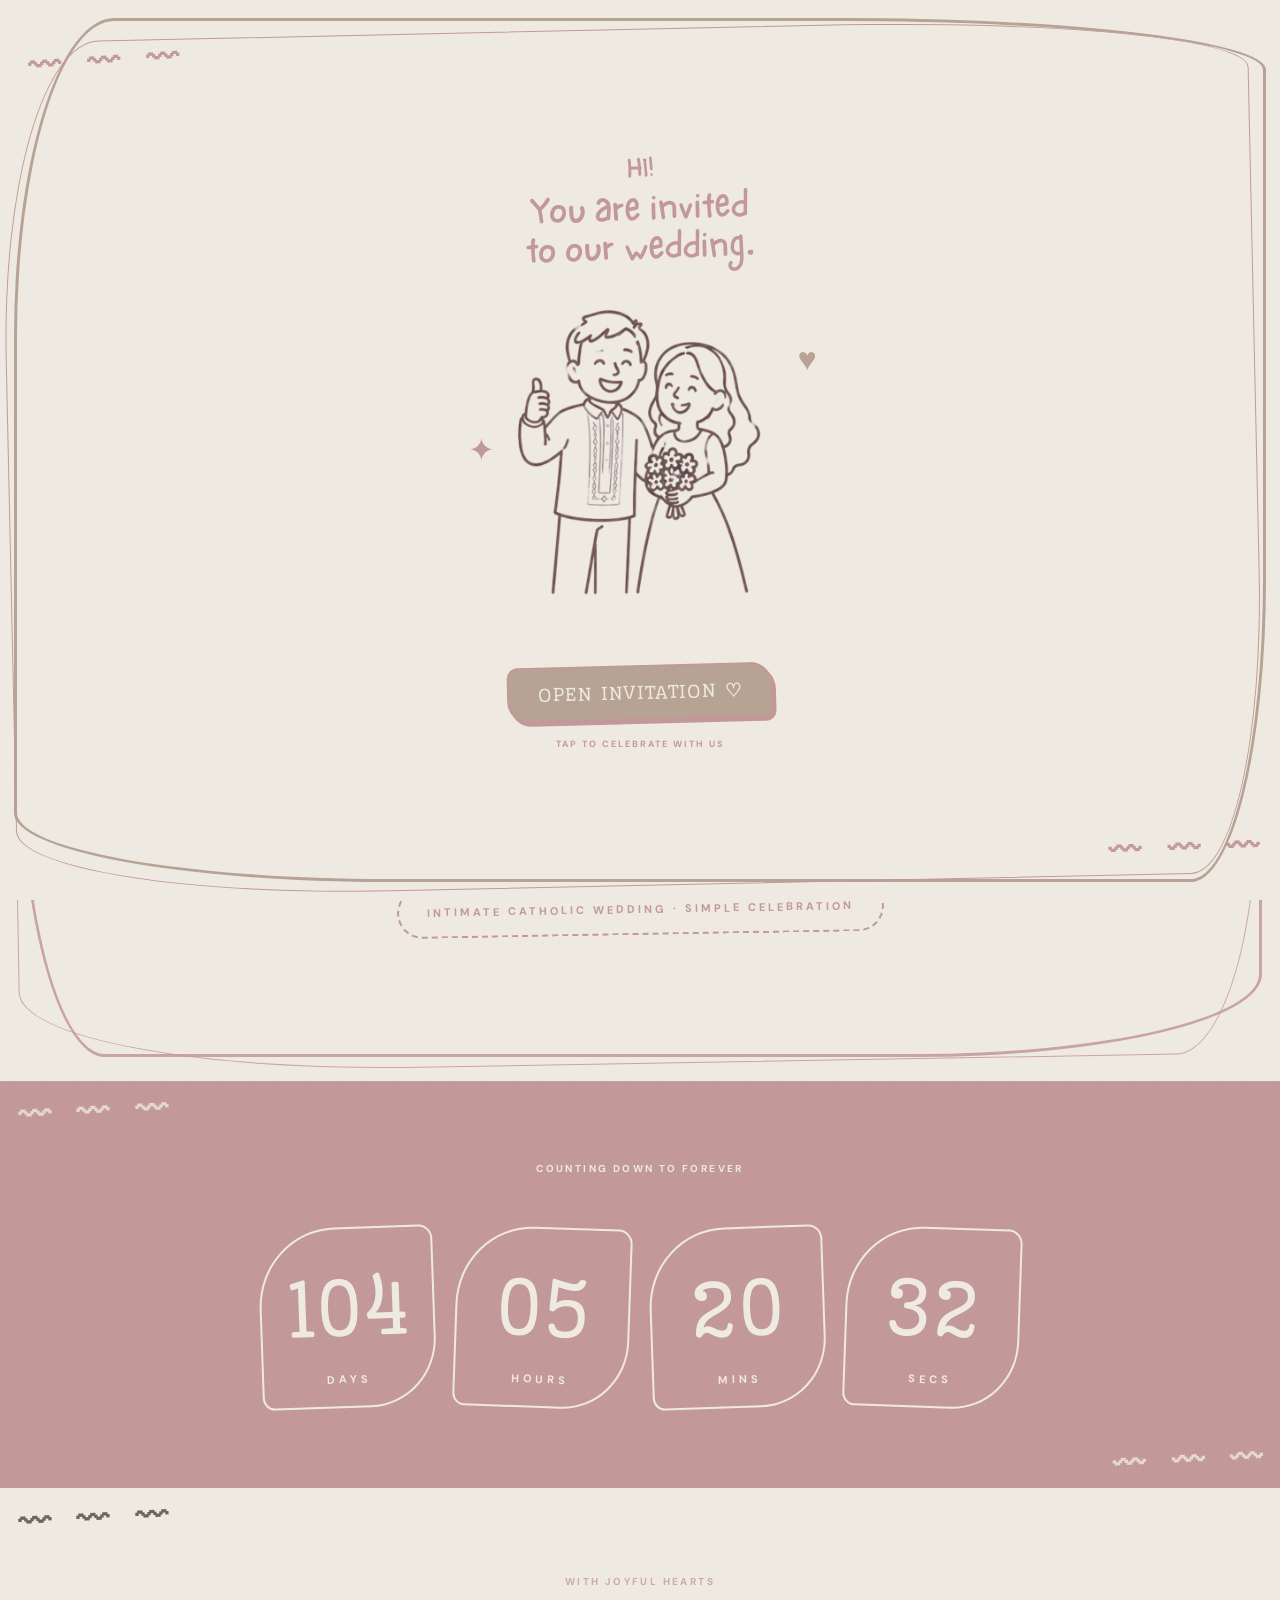
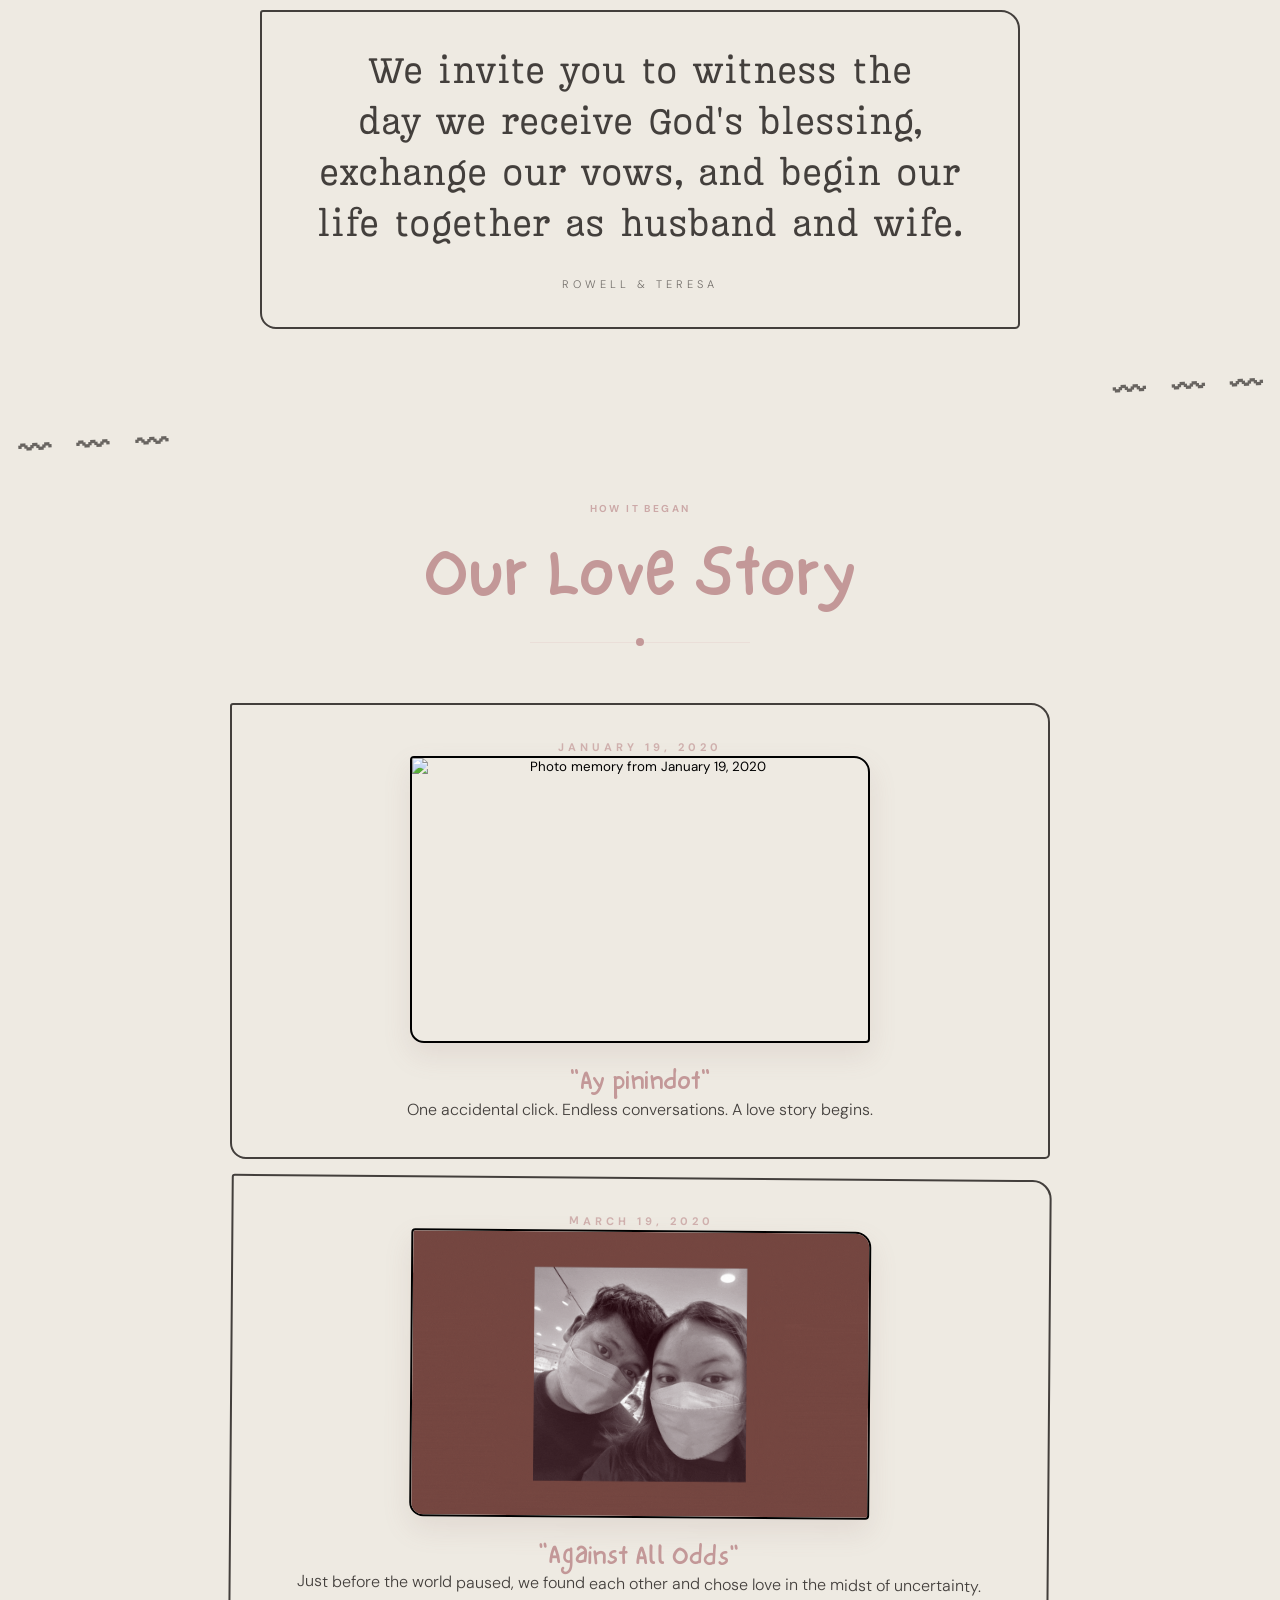
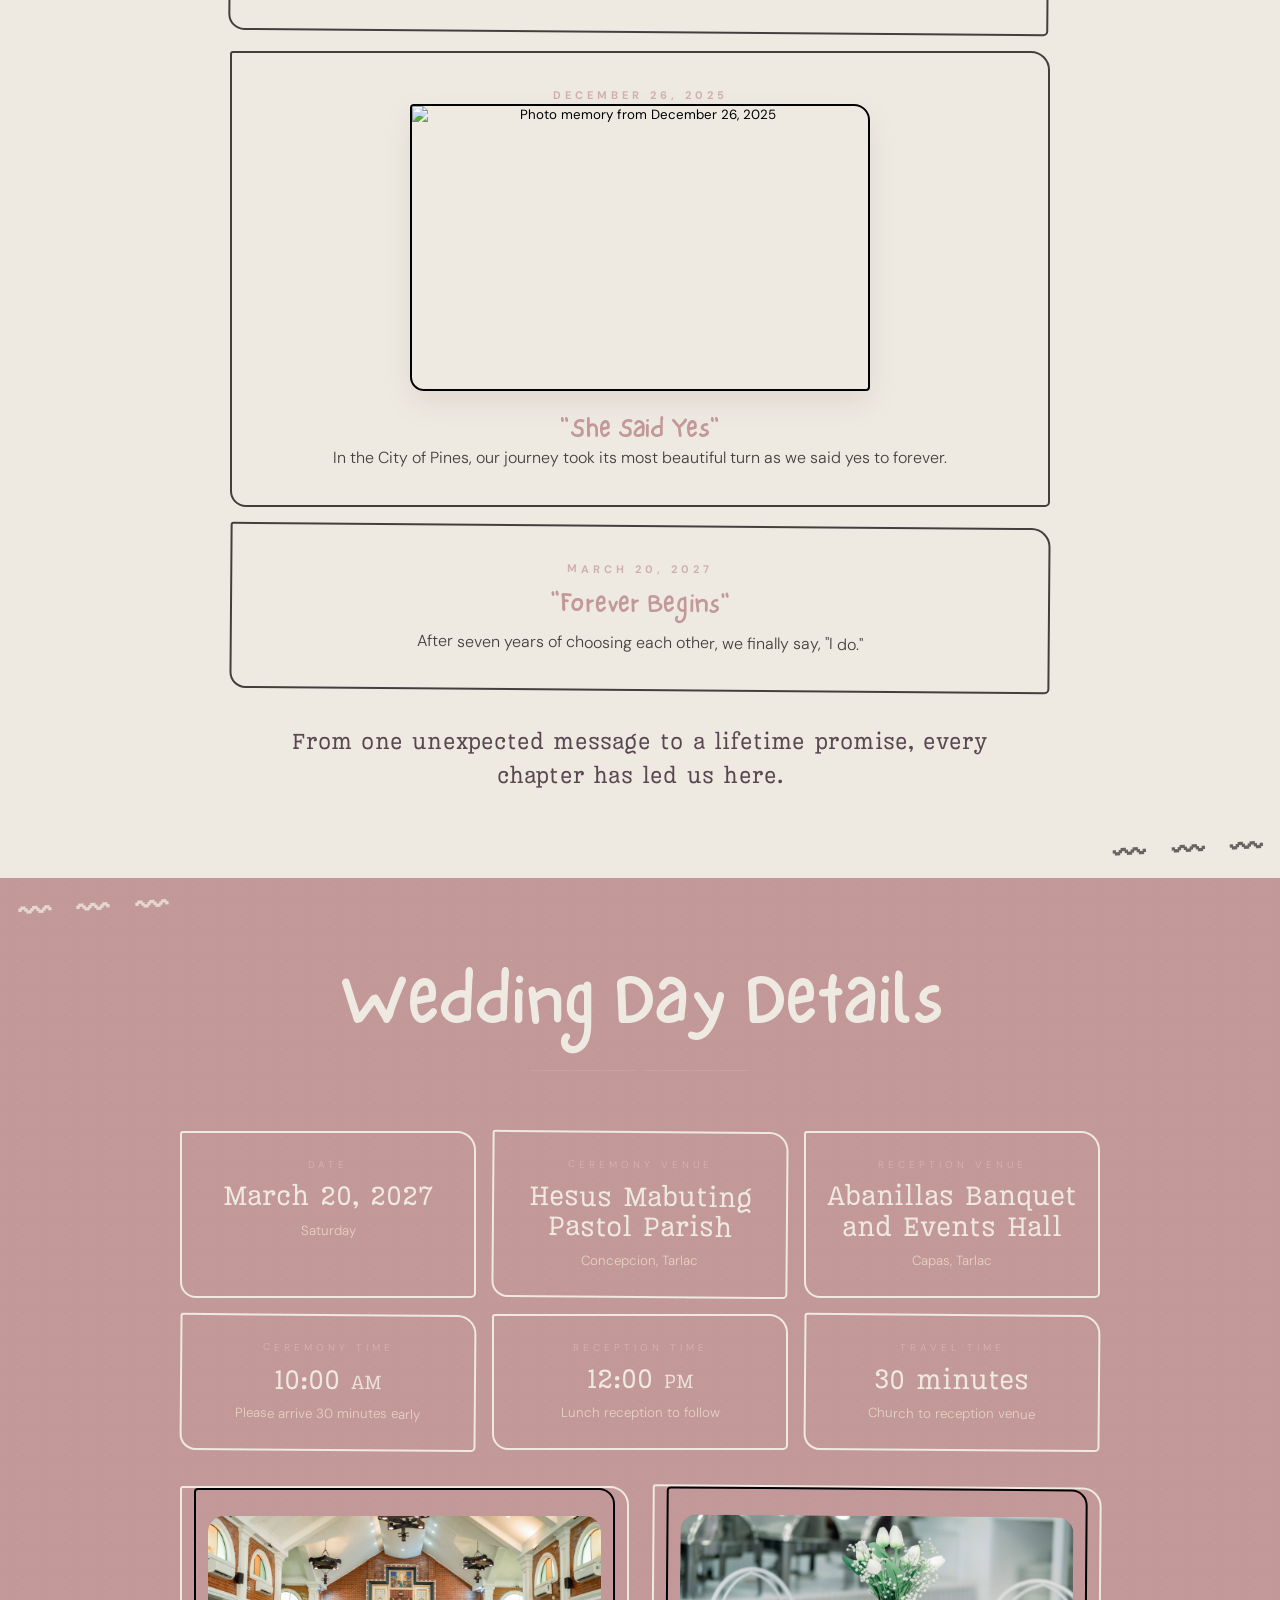
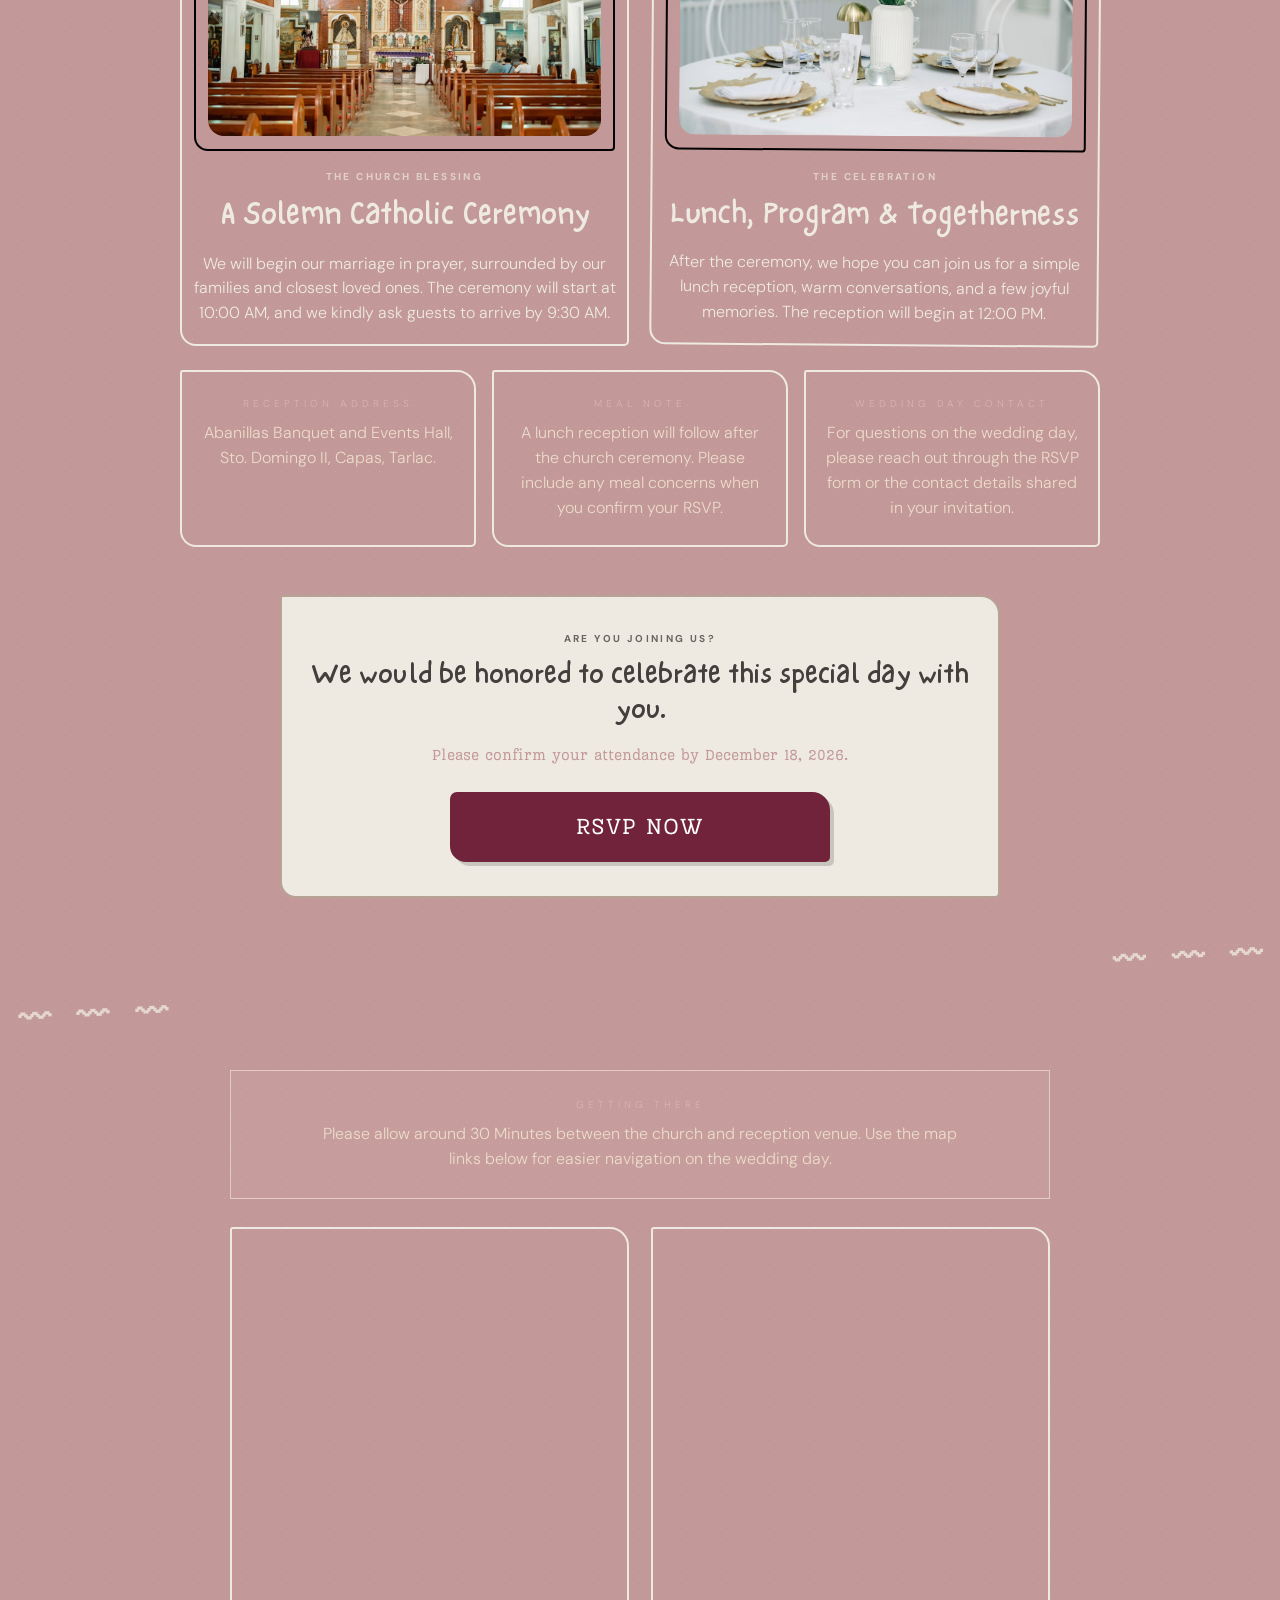
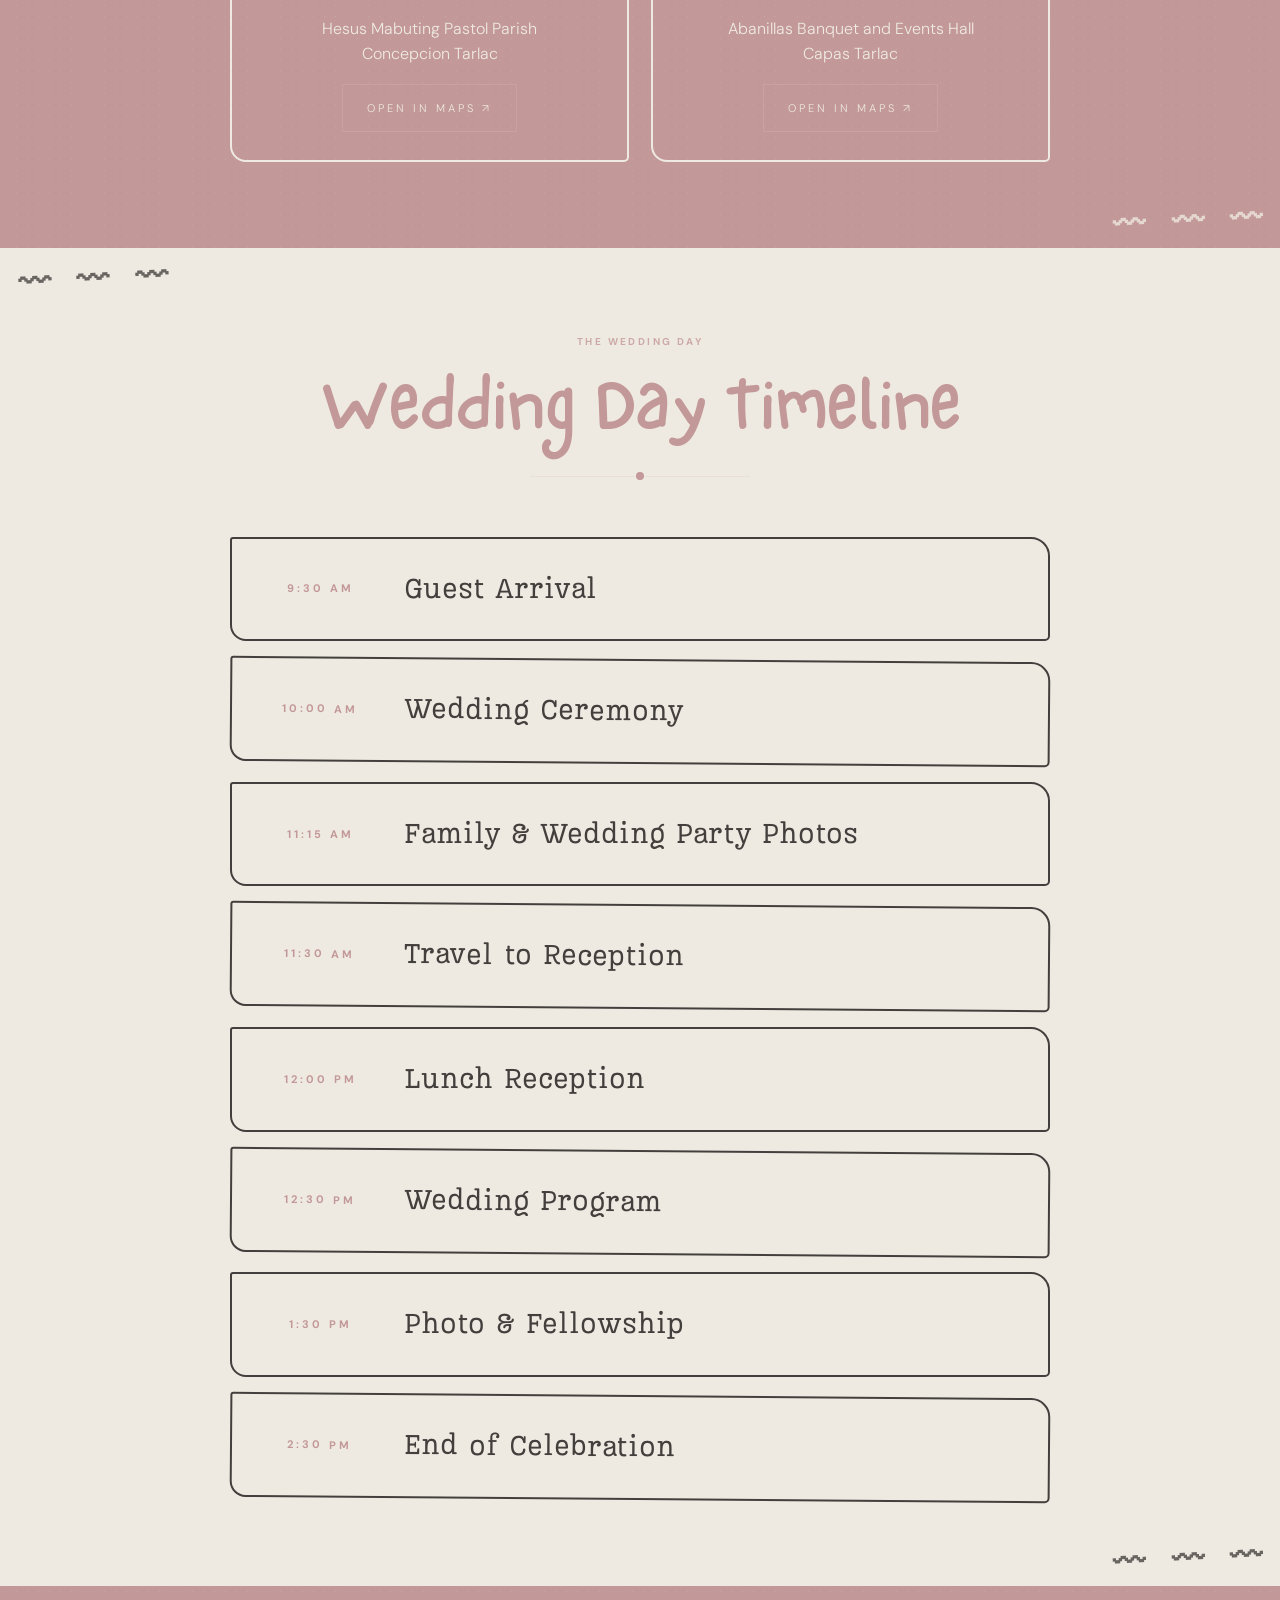
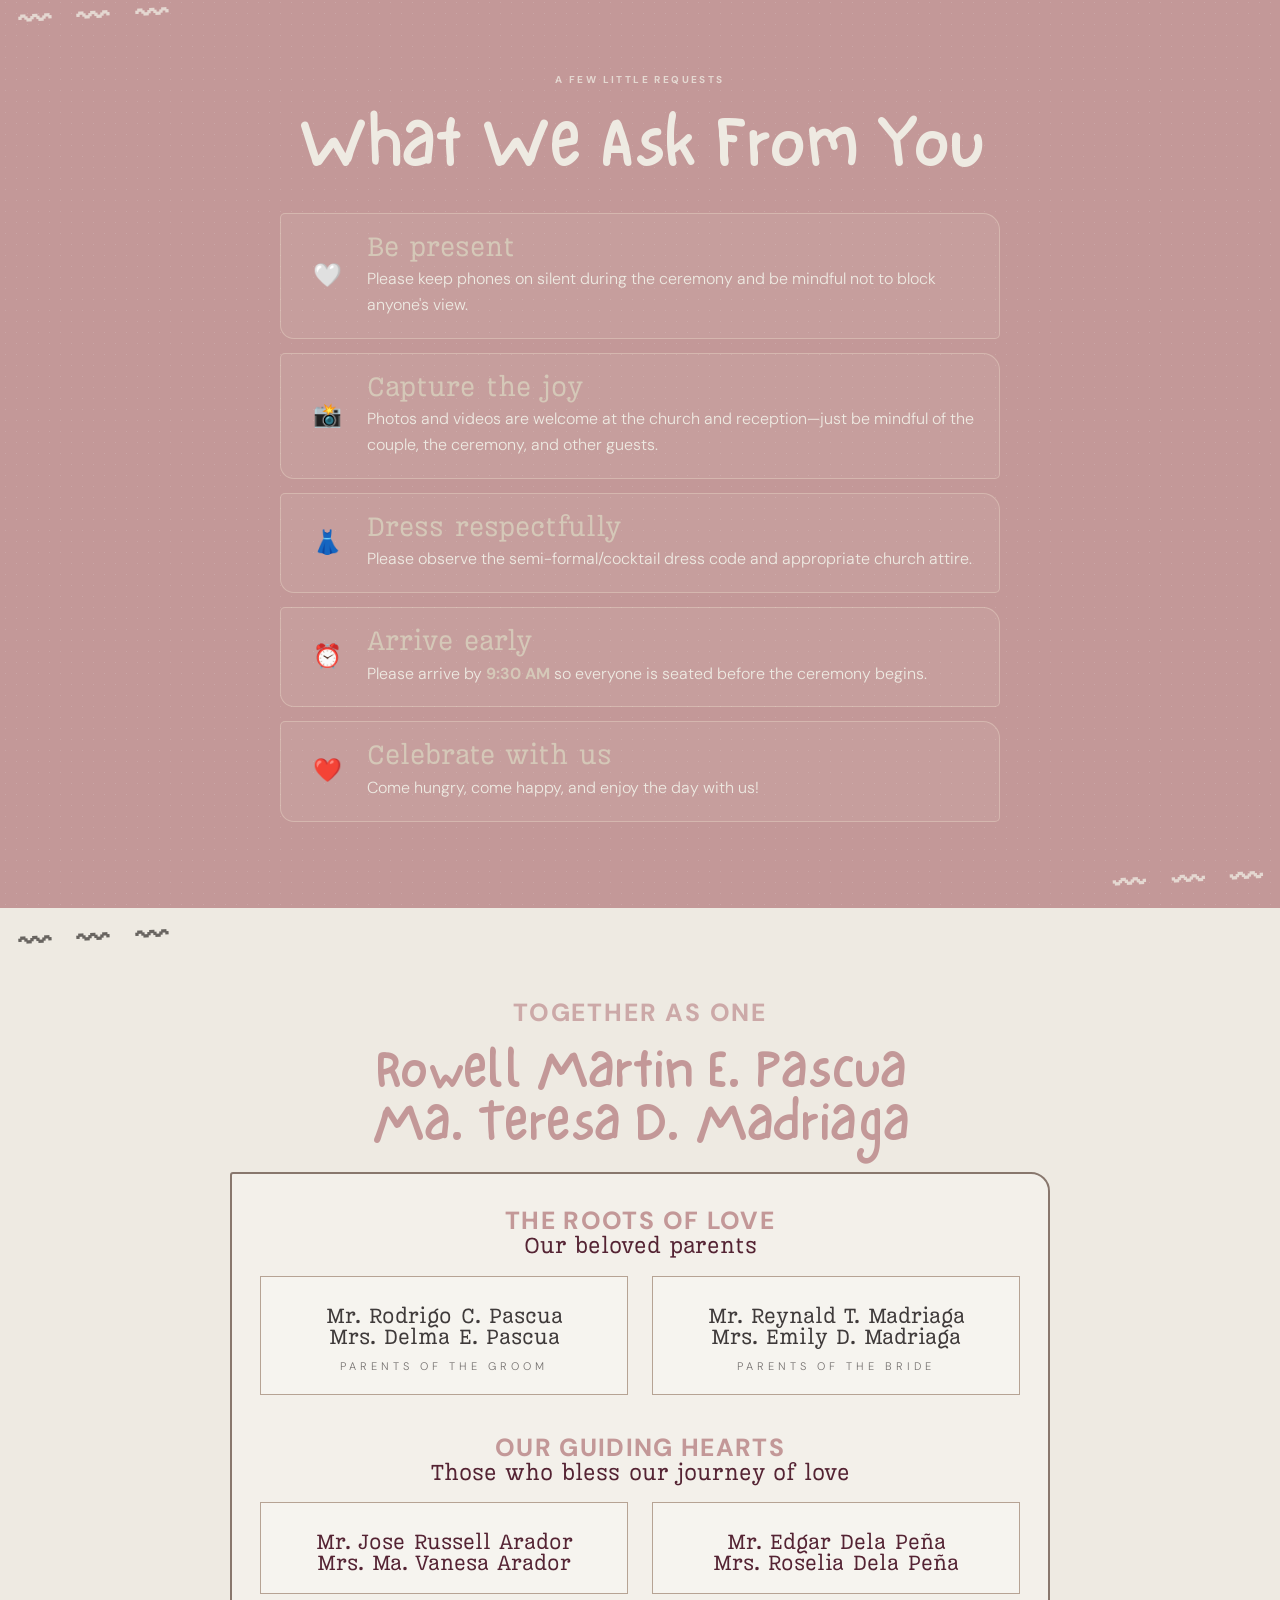
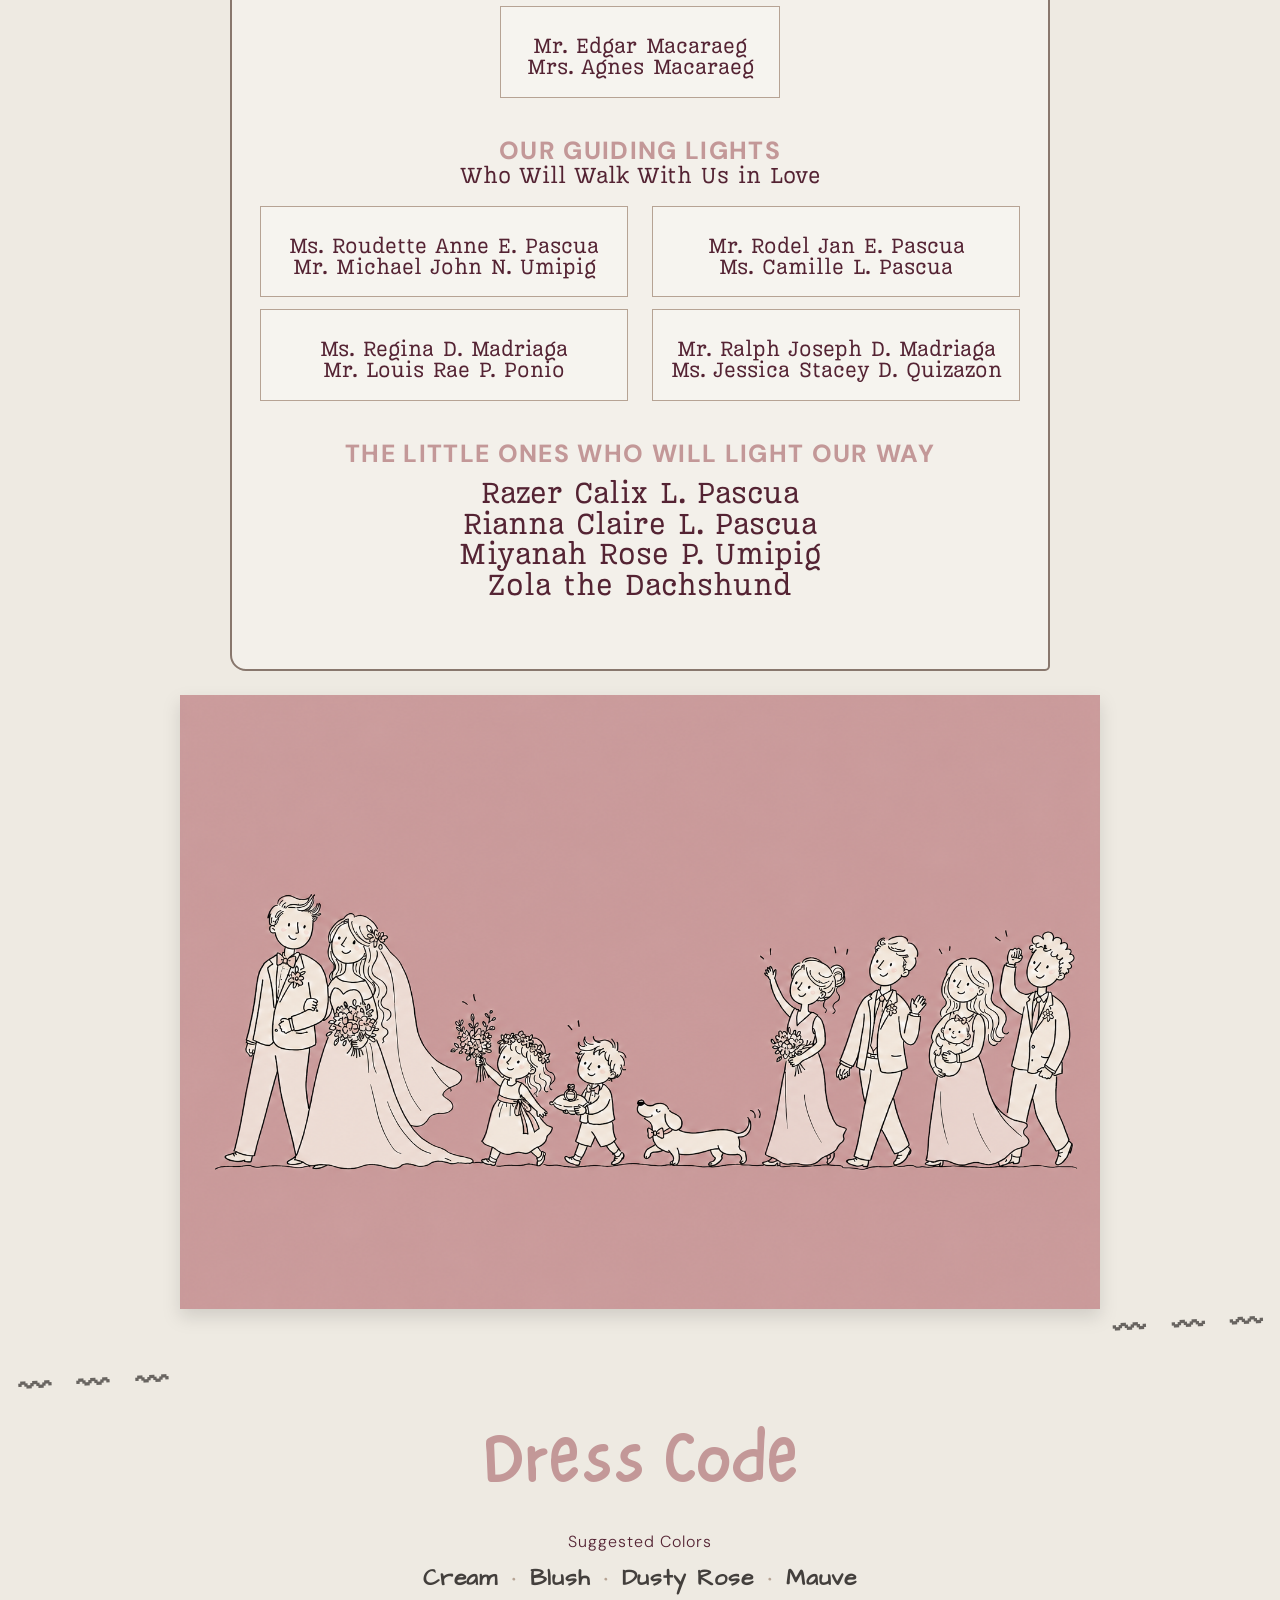
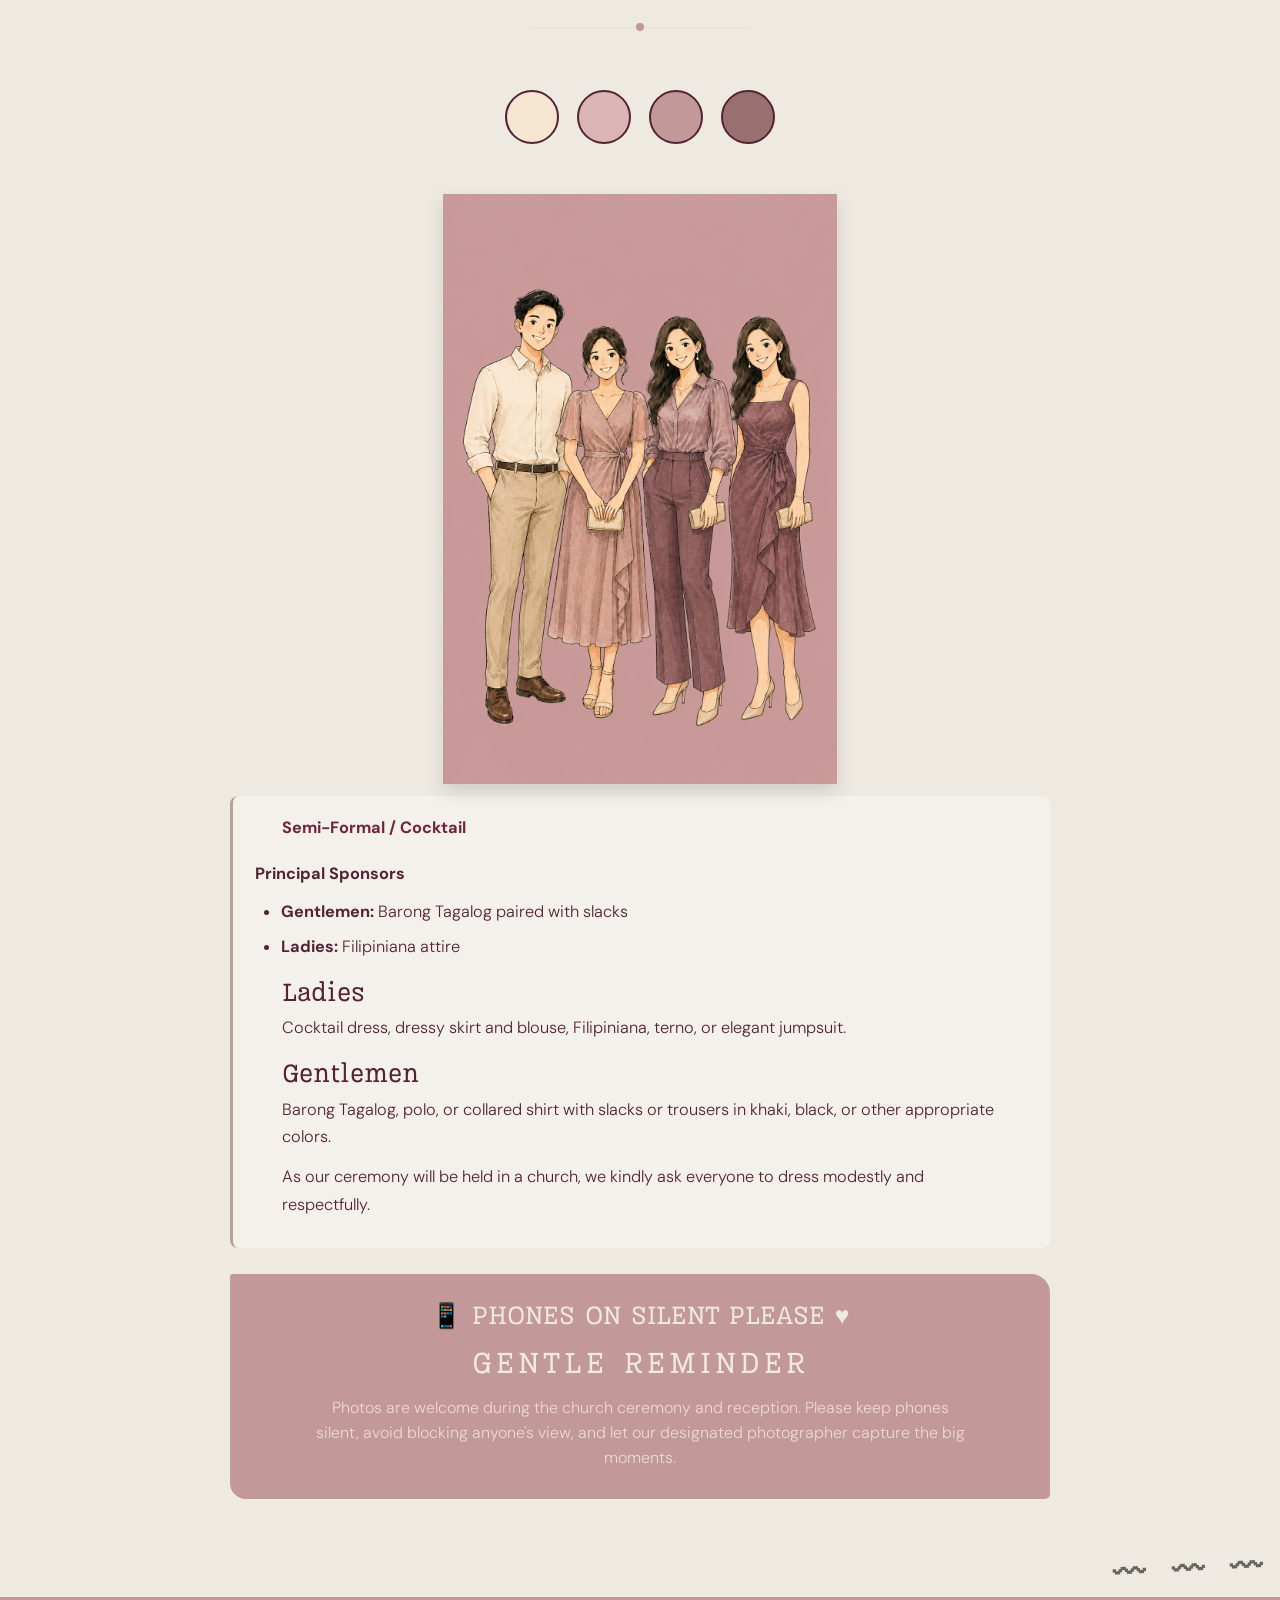
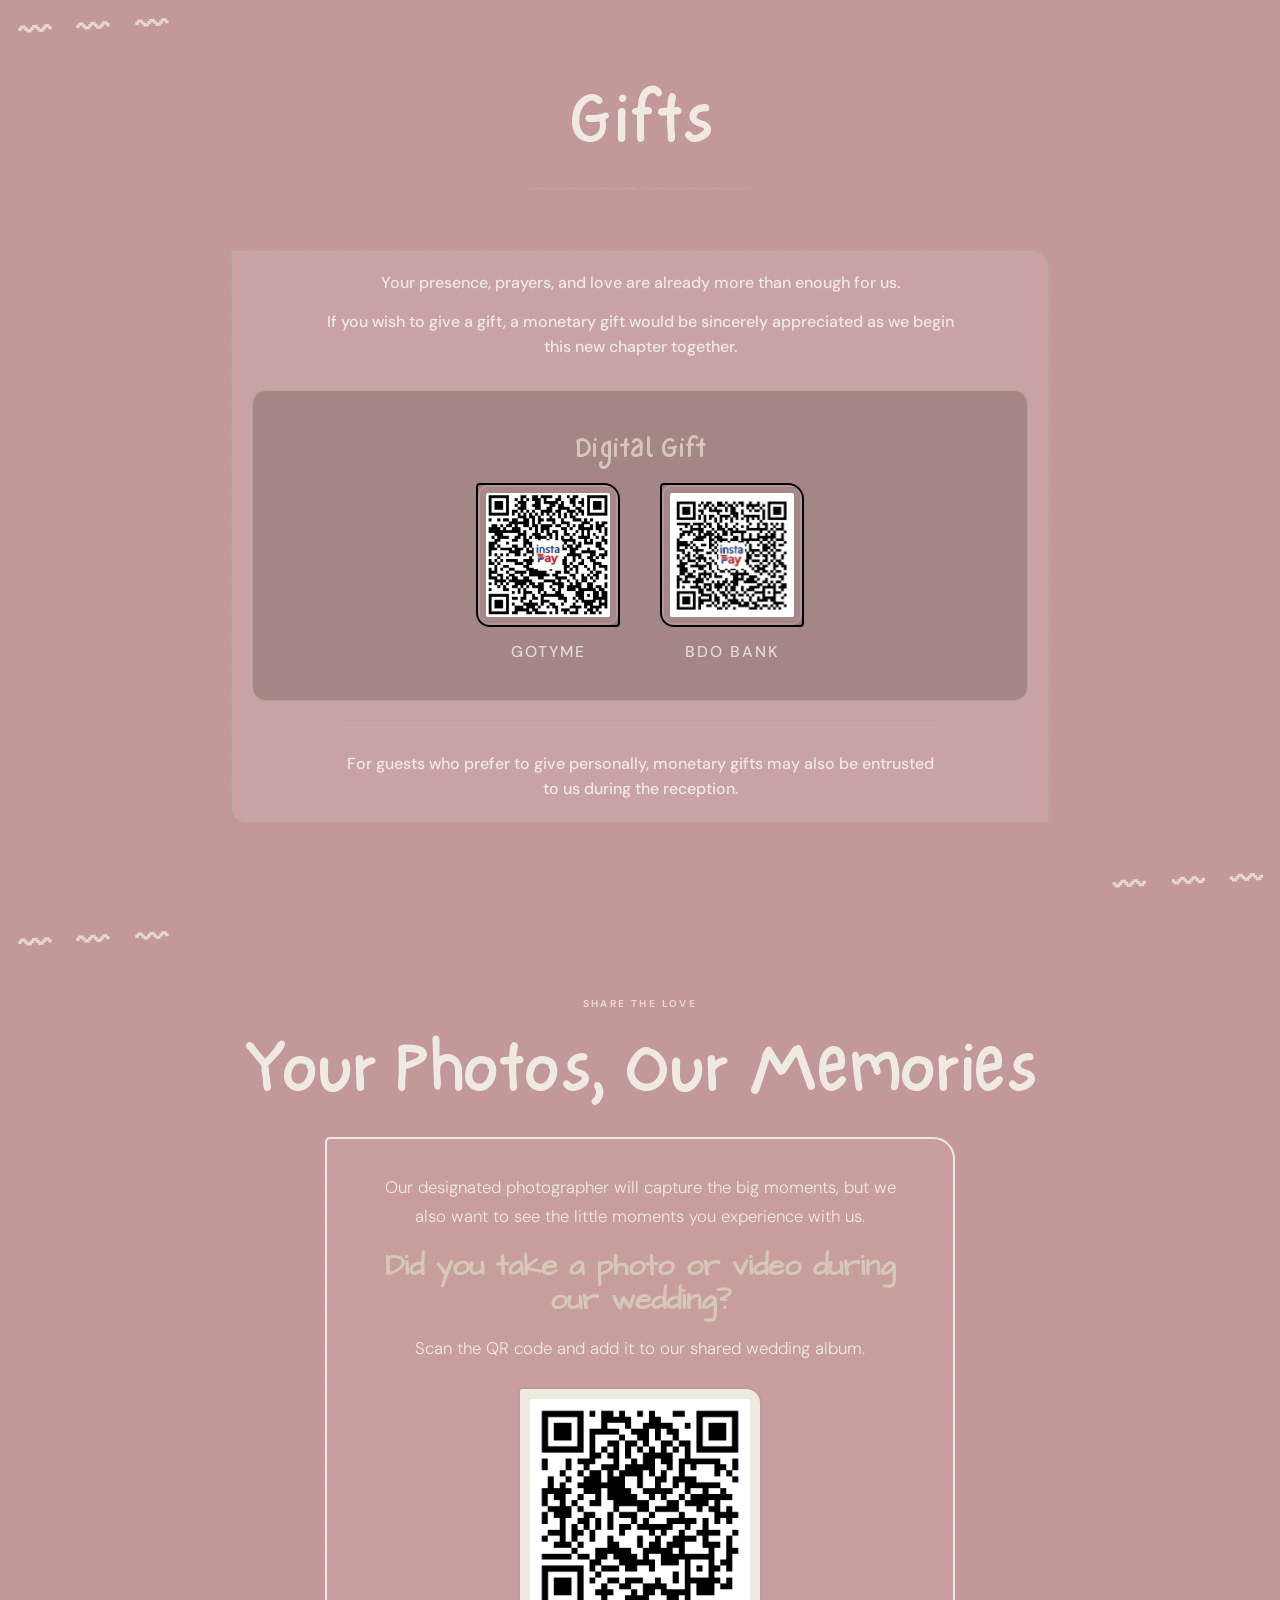
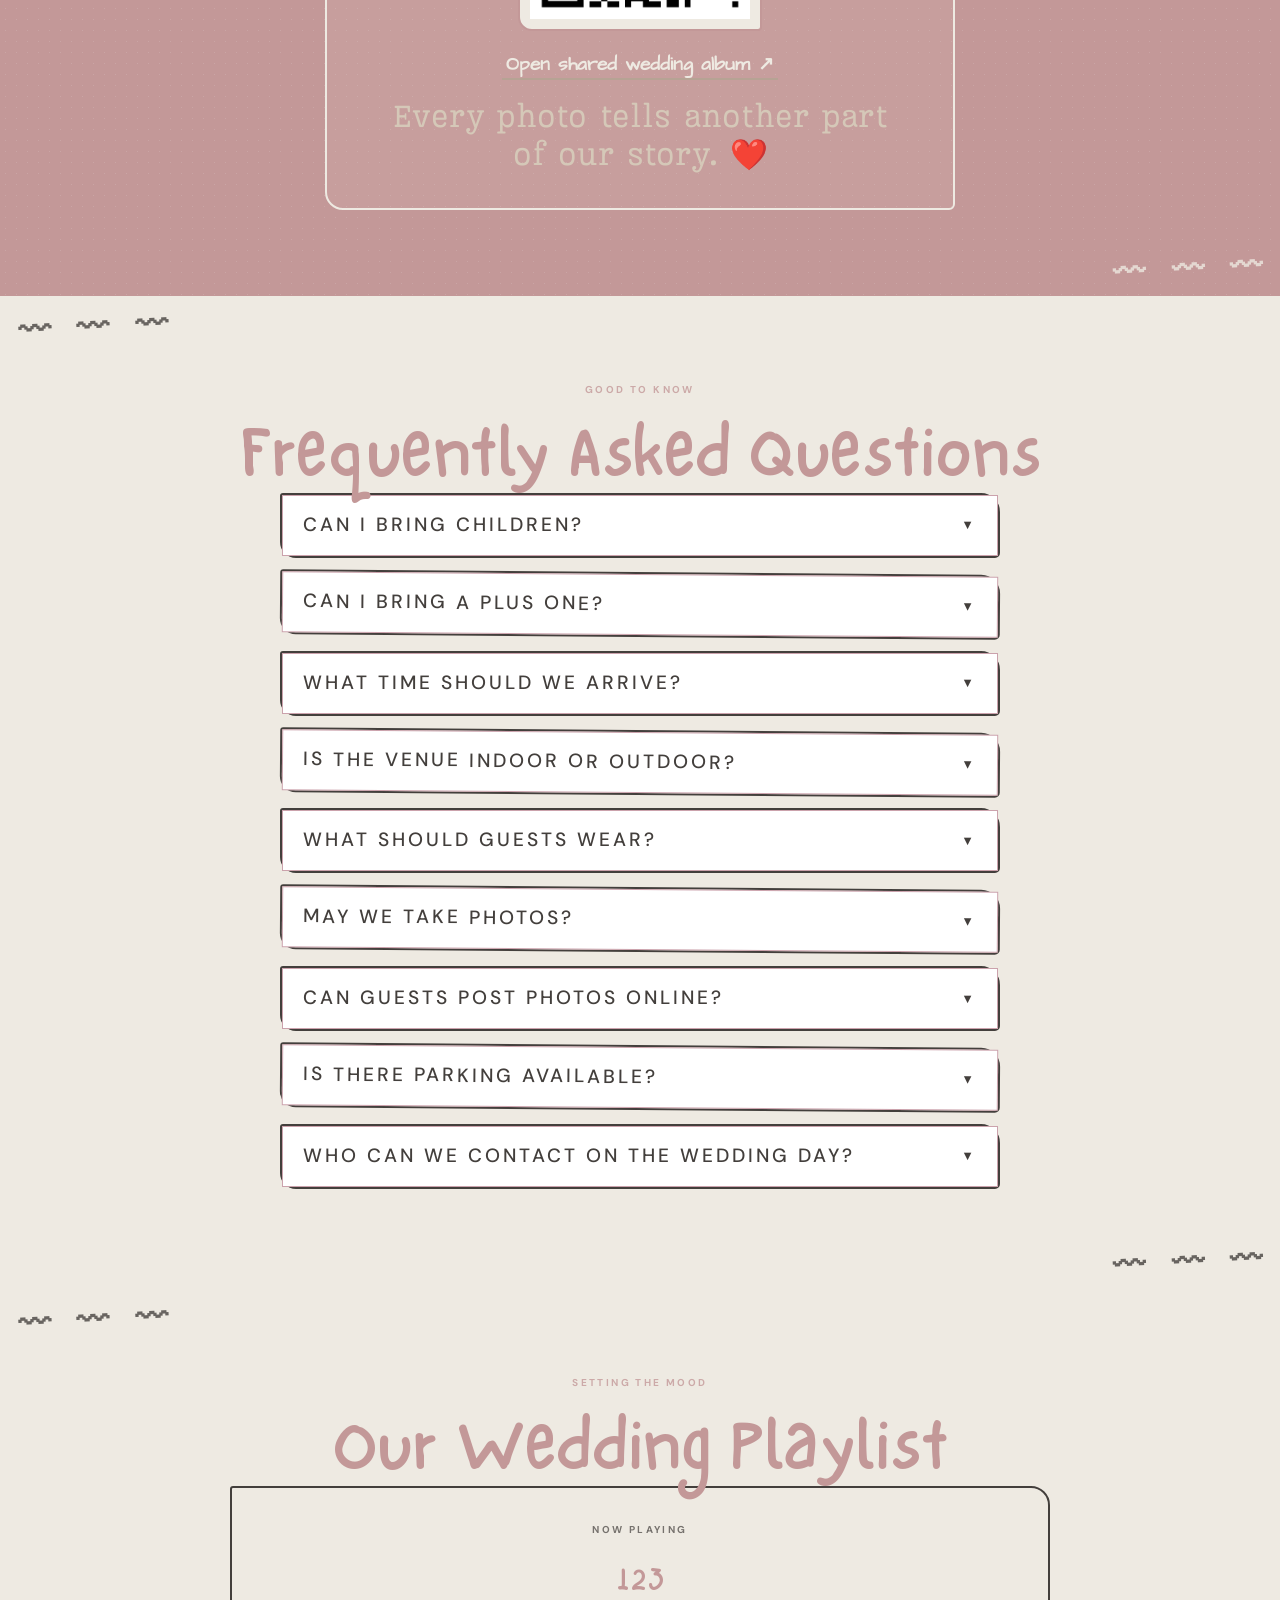
==== commit add35944: "Update index.html" ====
--- a/index.html
+++ b/index.html
@@ -1155,7 +1155,7 @@
 
             <div class="faq-answer">
                 <p>
-                    Yes, we welcome children to our wedding. Please let us know the number of children in your RSVP so we can plan accordingly for seating and meals.
+                    Children named on your invitation are welcome. Please enter each invited guest's full name in the RSVP exactly as it appears on the invitation so we can plan seating and meals correctly.
                 </p>
             </div>
 
--- a/css/style.css
+++ b/css/style.css
@@ -967,7 +967,9 @@
     text-align: left;
 }
 
-.timeline-item span {
+.timeline-item span,
+.timeline-item time {
+    display: block;
     color: var(--blush);
     letter-spacing: 3px;
     font-size: 11px;
@@ -1516,6 +1518,51 @@
     font-size: 11px;
     text-transform: uppercase;
     opacity: 0.65;
+}
+
+.details-rsvp-cta {
+    max-width: 720px;
+    margin: 48px auto 0;
+    padding: 34px 28px;
+    text-align: center;
+    color: var(--text-dark);
+    background: var(--cream);
+    border: 2px solid var(--blush);
+    border-radius: 3px 19px 5px 16px;
+}
+
+.details-rsvp-cta .section-subtitle {
+    color: var(--bg);
+    margin-bottom: 12px;
+}
+
+.details-rsvp-cta h3 {
+    margin: 0 auto 18px;
+    font-family: 'One Little Font', cursive !important;
+    font-size: clamp(1.35rem, 3vw, 1.8rem);
+    line-height: 1.2;
+}
+
+.story-item-final .story-content h3 {
+    margin: 10px 0;
+}
+
+.details-rsvp-deadline {
+    margin: 0 0 24px;
+    color: var(--bg);
+    font-family: 'Carollo Playscript', cursive;
+    font-size: 0.9rem;
+    font-weight: 700;
+}
+
+.details-rsvp-cta .rsvp-button {
+    color: #ffffff !important;
+    background: #70233A !important;
+    border-color: #70233A !important;
+    font-family: 'Carollo Playscript', cursive !important;
+    font-size: 1.35rem !important;
+    font-weight: 700 !important;
+    letter-spacing: 1px !important;
 }
 
 .floating-rsvp-button {
@@ -2013,6 +2060,22 @@
 .countdown span { font-family: var(--font-heading); color: var(--cream) !important; }
 .countdown small { color: var(--cream) !important; font-weight: 700; }
 
+.countdown-celebration {
+    color: var(--cream);
+    font-family: 'Carollo Playscript', cursive;
+    font-size: clamp(3rem, 8vw, 5.25rem);
+    line-height: 1.05;
+    margin: 0;
+}
+
+.countdown.countdown-complete {
+    display: block;
+}
+
+.countdown-celebration span {
+    font-family: inherit;
+}
+
 section h2 { color: inherit !important; font-size: clamp(2.5rem, 7vw, 4.5rem); line-height: 1.05; }
 .light-section h2, .light-section h3, .light-section .section-subtitle { color: var(--bg) !important; }
 
@@ -2055,7 +2118,7 @@
 
 .attire-top .color-palette div { border: 2px solid var(--cream); border-radius: 50% 45% 53% 42%; }
 .memory-note span { color: var(--cream) !important; font-family: 'Carollo Playscript', cursive !important; font-size: 1.8rem; }
-.memory-note::before { content: '📵  NO PHONES PLEASE ♥'; display: block; font-family: 'Carollo Playscript', cursive !important; font-size: 1.55rem; line-height: 1.1; margin-bottom: 12px; }
+.memory-note::before { content: '📱  PHONES ON SILENT PLEASE ♥'; display: block; font-family: 'Carollo Playscript', cursive !important; font-size: 1.55rem; line-height: 1.1; margin-bottom: 12px; }
 
 .section-doodle {
     display: block;
@@ -2304,6 +2367,10 @@
     line-height: 1.08;
 }
 
+#entourage .entourage-parents-grid .sponsor-pair span {
+    margin-top: 10px;
+}
+
 #entourage .sponsor-grid { gap: 12px 24px; }
 
 #entourage .sponsor-pair {
@@ -2482,6 +2549,35 @@
 #attire .attire-content .attire-text strong,
 #rsvp .rsvp-text { color: var(--text-dark) !important; }
 
+#attire .attire-guest-type {
+    margin-bottom: 18px;
+}
+
+#attire .attire-guest-type strong {
+    color: var(--bg) !important;
+    font-family: 'Carollo Playscript', cursive;
+    font-size: 1.55rem;
+}
+
+#attire .attire-label {
+    margin: 32px auto 6px;
+}
+
+#attire .attire-color-names {
+    color: var(--text-dark);
+    font-family: var(--font-heading);
+    font-size: clamp(1.15rem, 2.8vw, 1.45rem);
+    font-weight: 700;
+    letter-spacing: .04em;
+    margin: 0 auto 16px;
+    text-align: center;
+}
+
+#attire .attire-color-names span {
+    color: var(--blush);
+    padding: 0 4px;
+}
+
 #gifts .gift-card {
     background: rgba(255, 255, 255, .10) !important;
     border-color: var(--blush) !important;
@@ -2495,3 +2591,165 @@
 
 #gifts .gift-options h3,
 #gifts .gift-details-featured h3 { color: var(--rose) !important; }
+
+#gifts .gift-intro + .gift-intro {
+    margin-top: 14px;
+}
+
+#gifts .gift-details-featured {
+    margin-top: 30px;
+}
+
+#gifts .gift-note {
+    margin: 26px auto 0;
+    max-width: 600px;
+}
+
+/* A few little requests */
+.requests-section {
+    text-align: center;
+}
+
+.requests-list {
+    display: grid;
+    gap: 14px;
+    margin: 30px auto 0;
+    max-width: 720px;
+}
+
+.request-item {
+    align-items: center;
+    background: rgba(241, 229, 209, .08);
+    border: 1px solid rgba(241, 229, 209, .35);
+    border-radius: 5px 17px 5px 14px;
+    display: grid;
+    gap: 18px;
+    grid-template-columns: 44px 1fr;
+    padding: 20px 24px;
+    text-align: left;
+}
+
+.request-icon {
+    font-size: 1.45rem;
+    text-align: center;
+}
+
+.request-item h3 {
+    color: var(--rose);
+    font-family: 'Carollo Playscript', cursive;
+    font-size: 1.65rem;
+    font-weight: 500;
+    line-height: 1.05;
+    margin-bottom: 5px;
+}
+
+.request-item p {
+    color: var(--cream);
+    line-height: 1.6;
+    margin: 0;
+}
+
+.request-item p strong {
+    color: var(--rose);
+}
+
+@media (max-width: 480px) {
+    .request-item {
+        gap: 12px;
+        grid-template-columns: 36px 1fr;
+        padding: 18px;
+    }
+}
+
+/* Guest photo album */
+.photos-section {
+    text-align: center;
+}
+
+.photos-card {
+    align-items: center;
+    background: rgba(241, 229, 209, .08);
+    border: 2px solid var(--cream);
+    border-radius: 5px 22px 6px 18px;
+    display: flex;
+    flex-direction: column;
+    gap: 16px;
+    margin: 30px auto 0;
+    max-width: 630px;
+    padding: 34px 32px;
+}
+
+.photos-card p {
+    color: var(--cream);
+    font-size: 1.05rem;
+    line-height: 1.7;
+    margin: 0;
+    max-width: 530px;
+}
+
+.photos-card .photos-question {
+    color: var(--rose);
+    font-family: var(--font-heading);
+    font-size: clamp(1.45rem, 3vw, 1.85rem);
+    font-weight: 700;
+    line-height: 1.15;
+    margin-top: 4px;
+}
+
+.photos-qr-button {
+    background: var(--cream);
+    color: var(--bg);
+    margin: 8px 0 4px;
+    padding: 10px !important;
+}
+
+.photos-qr {
+    display: block;
+    height: min(220px, 58vw);
+    width: min(220px, 58vw);
+}
+
+.photos-album-link {
+    border-bottom: 2px solid var(--blush);
+    color: var(--cream);
+    font-family: var(--font-heading);
+    font-size: 1.2rem;
+    font-weight: 700;
+    line-height: 1.2;
+    padding: 2px 4px;
+    text-decoration: none;
+    transition: var(--transition);
+}
+
+.photos-album-link:hover,
+.photos-album-link:focus-visible {
+    border-color: var(--cream);
+    color: var(--rose);
+}
+
+.photos-album-link:focus-visible {
+    outline: 2px solid var(--rose);
+    outline-offset: 5px;
+}
+
+.photos-card .photos-signoff {
+    color: var(--rose);
+    font-family: 'Carollo Playscript', cursive;
+    font-size: clamp(1.45rem, 3.5vw, 1.9rem);
+    line-height: 1.25;
+    margin-top: 2px;
+}
+
+.photos-signoff span {
+    color: var(--blush);
+}
+
+@media (max-width: 480px) {
+    .photos-card {
+        padding: 28px 20px;
+    }
+
+    .photos-card p {
+        font-size: 1rem;
+    }
+}
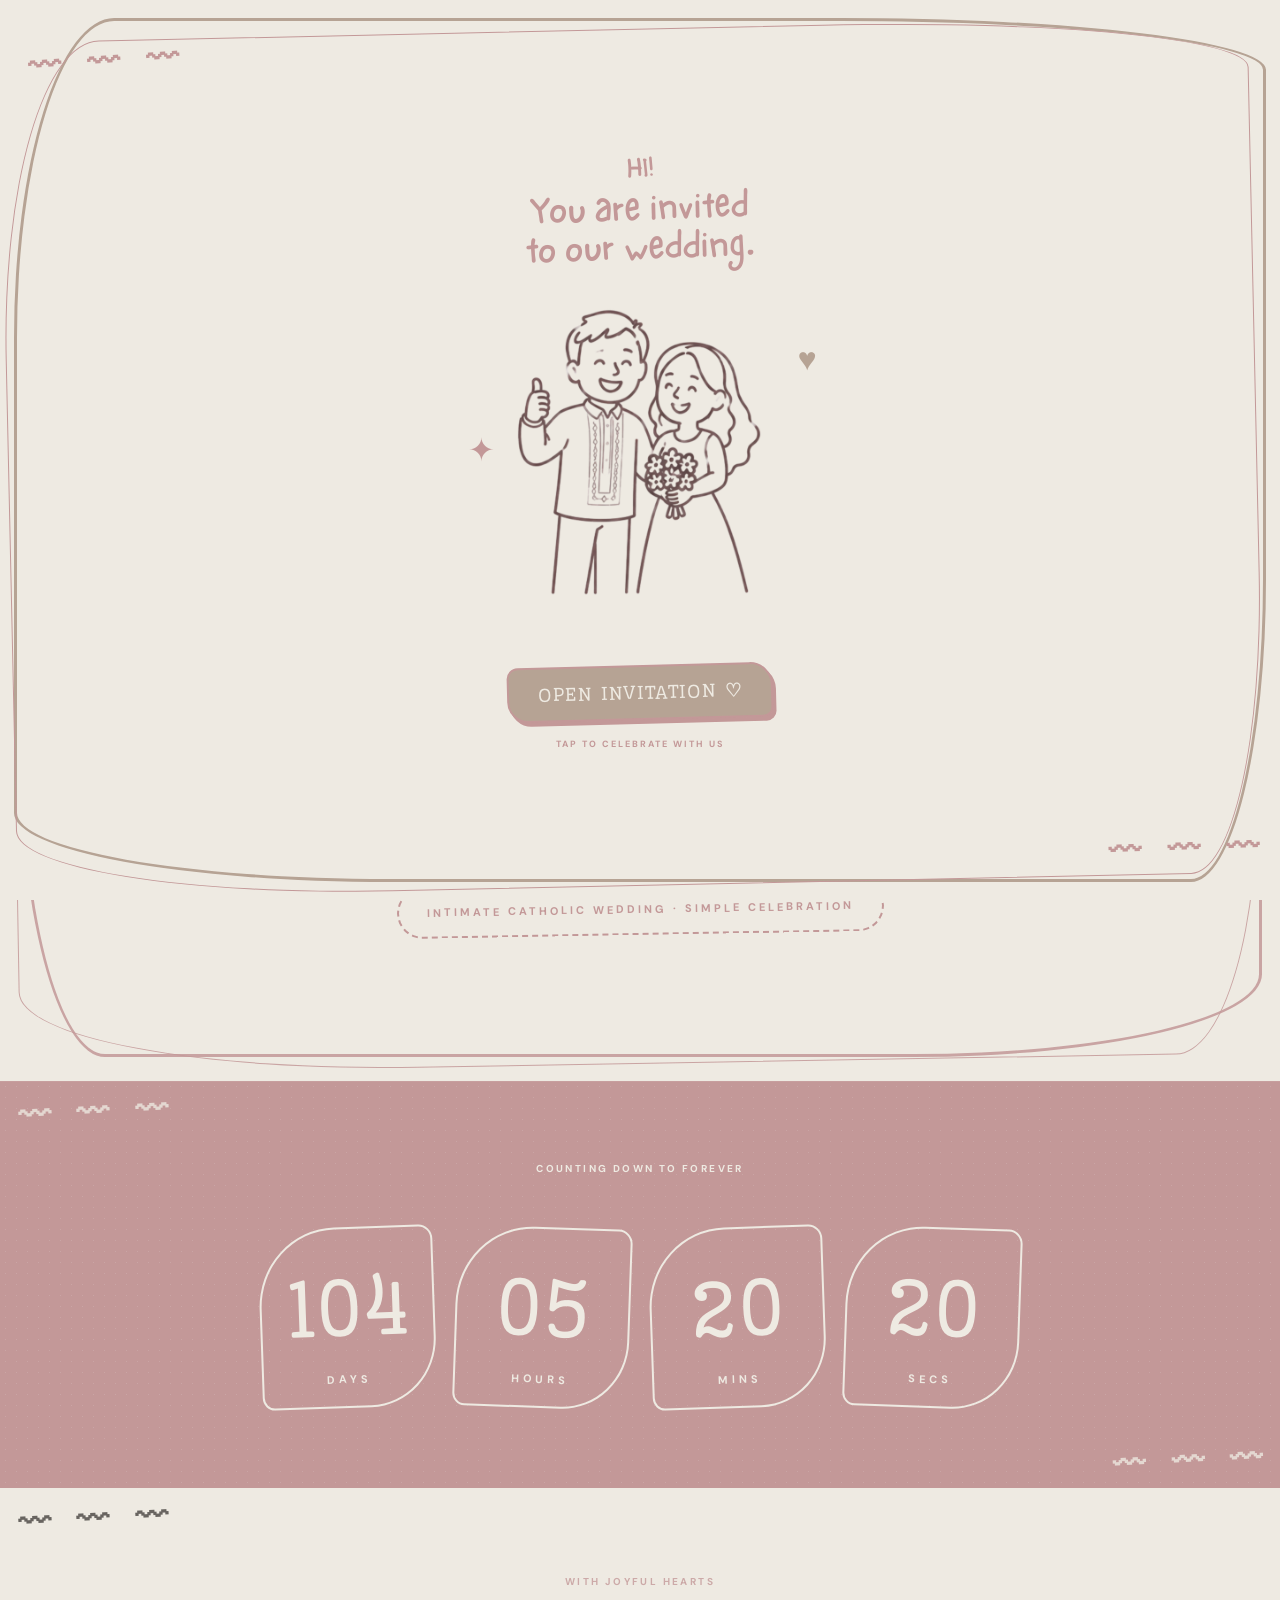
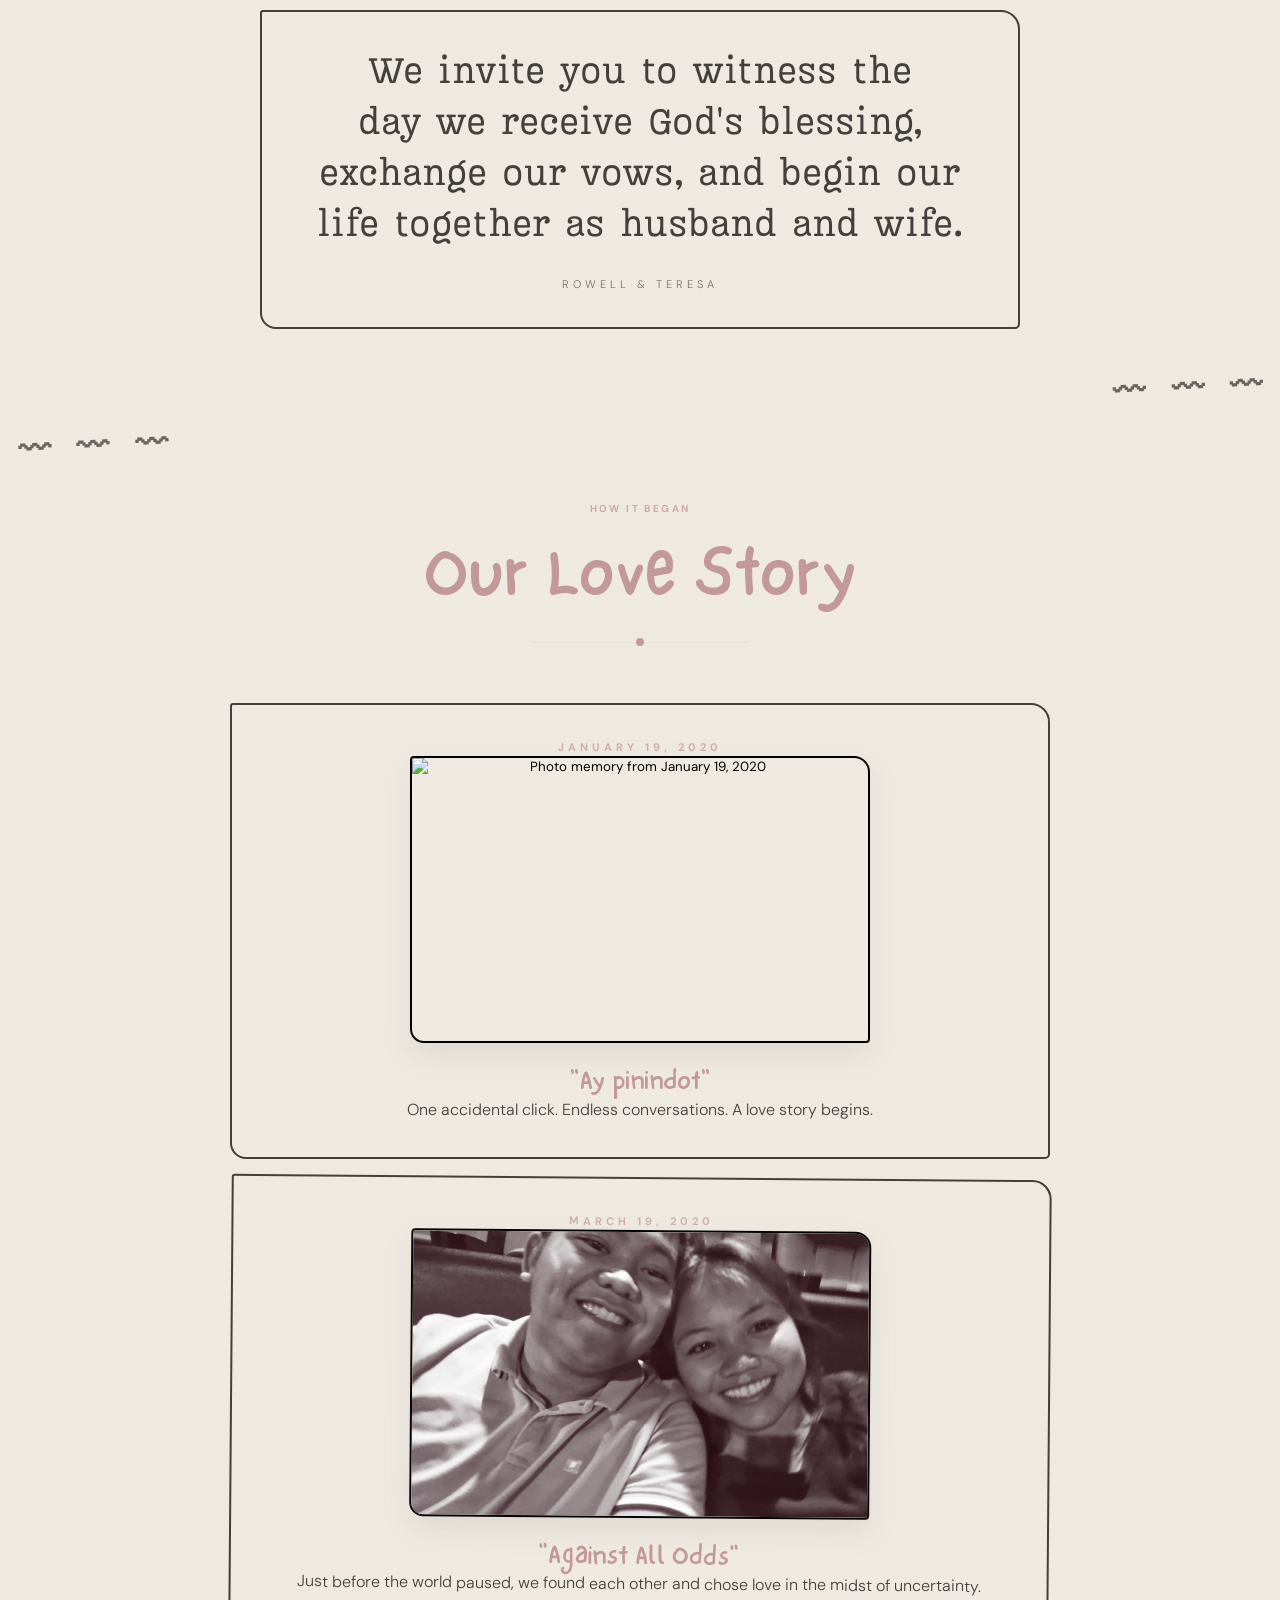
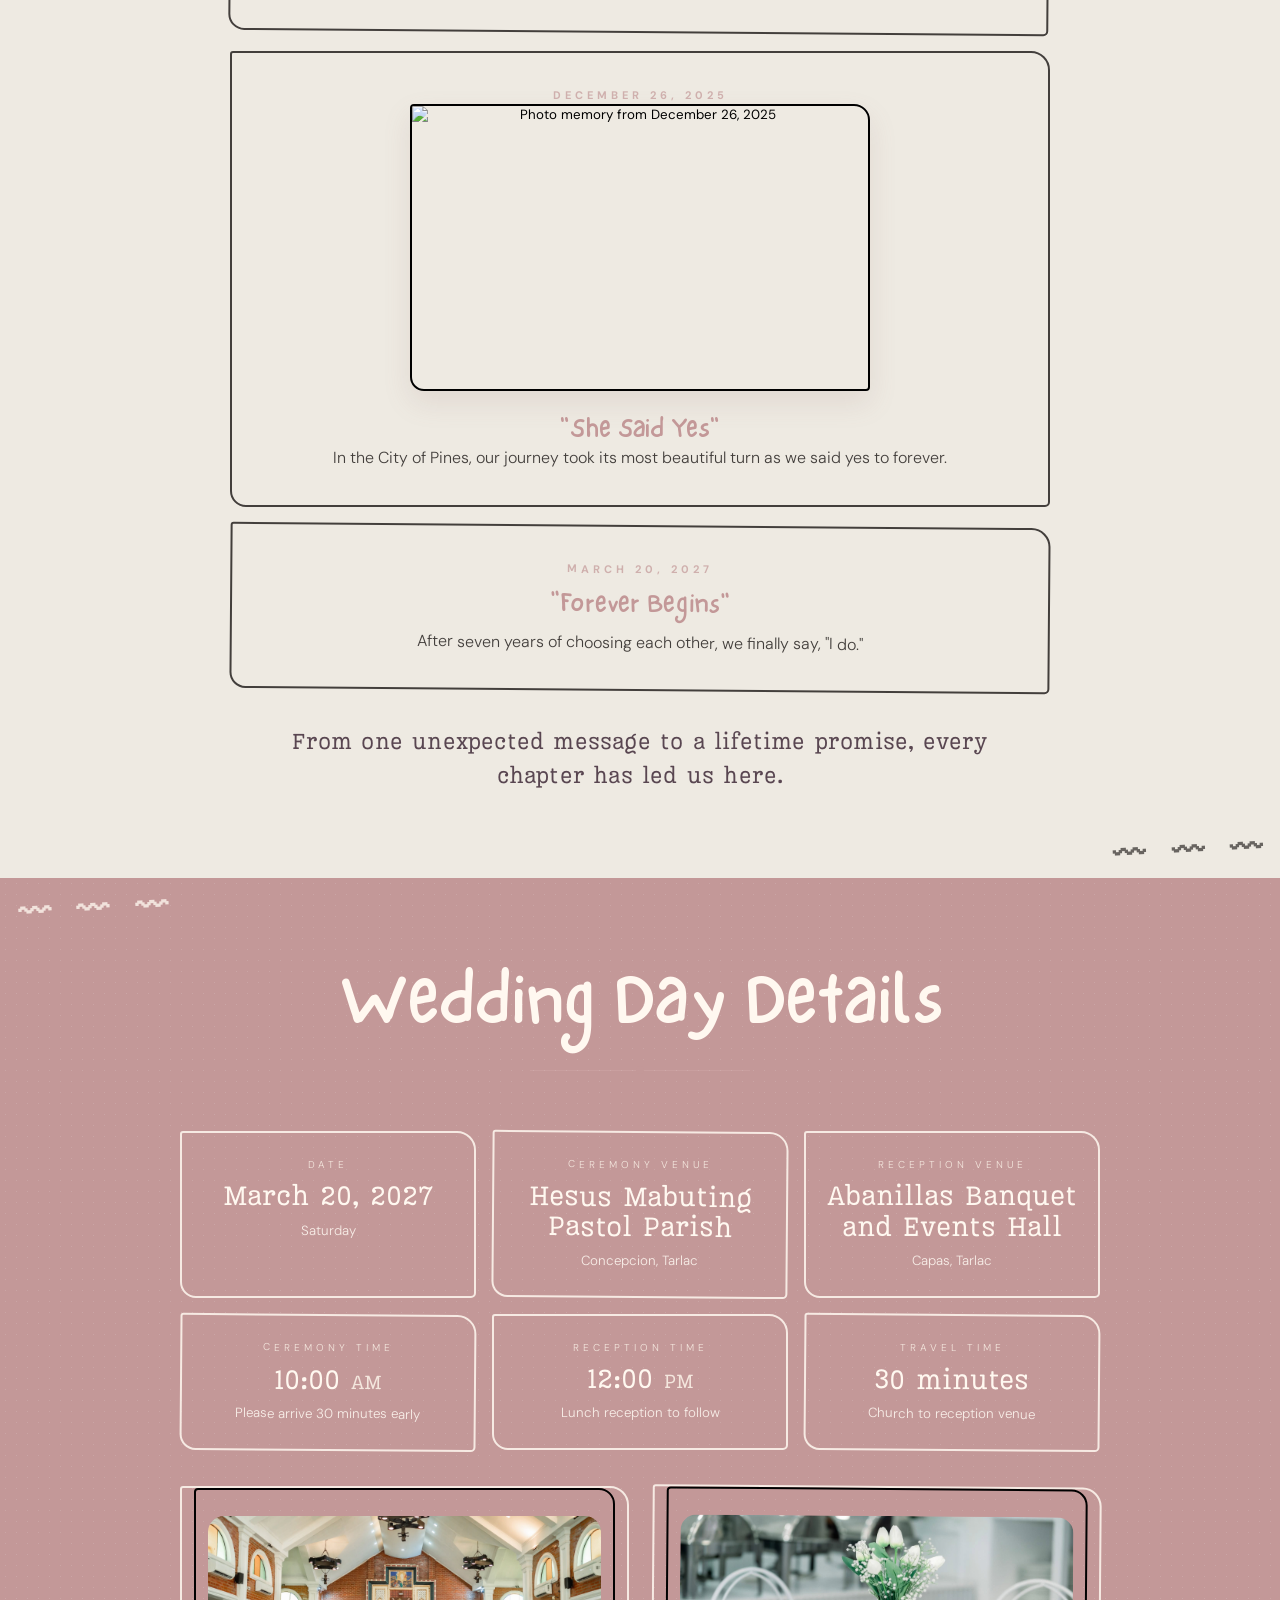
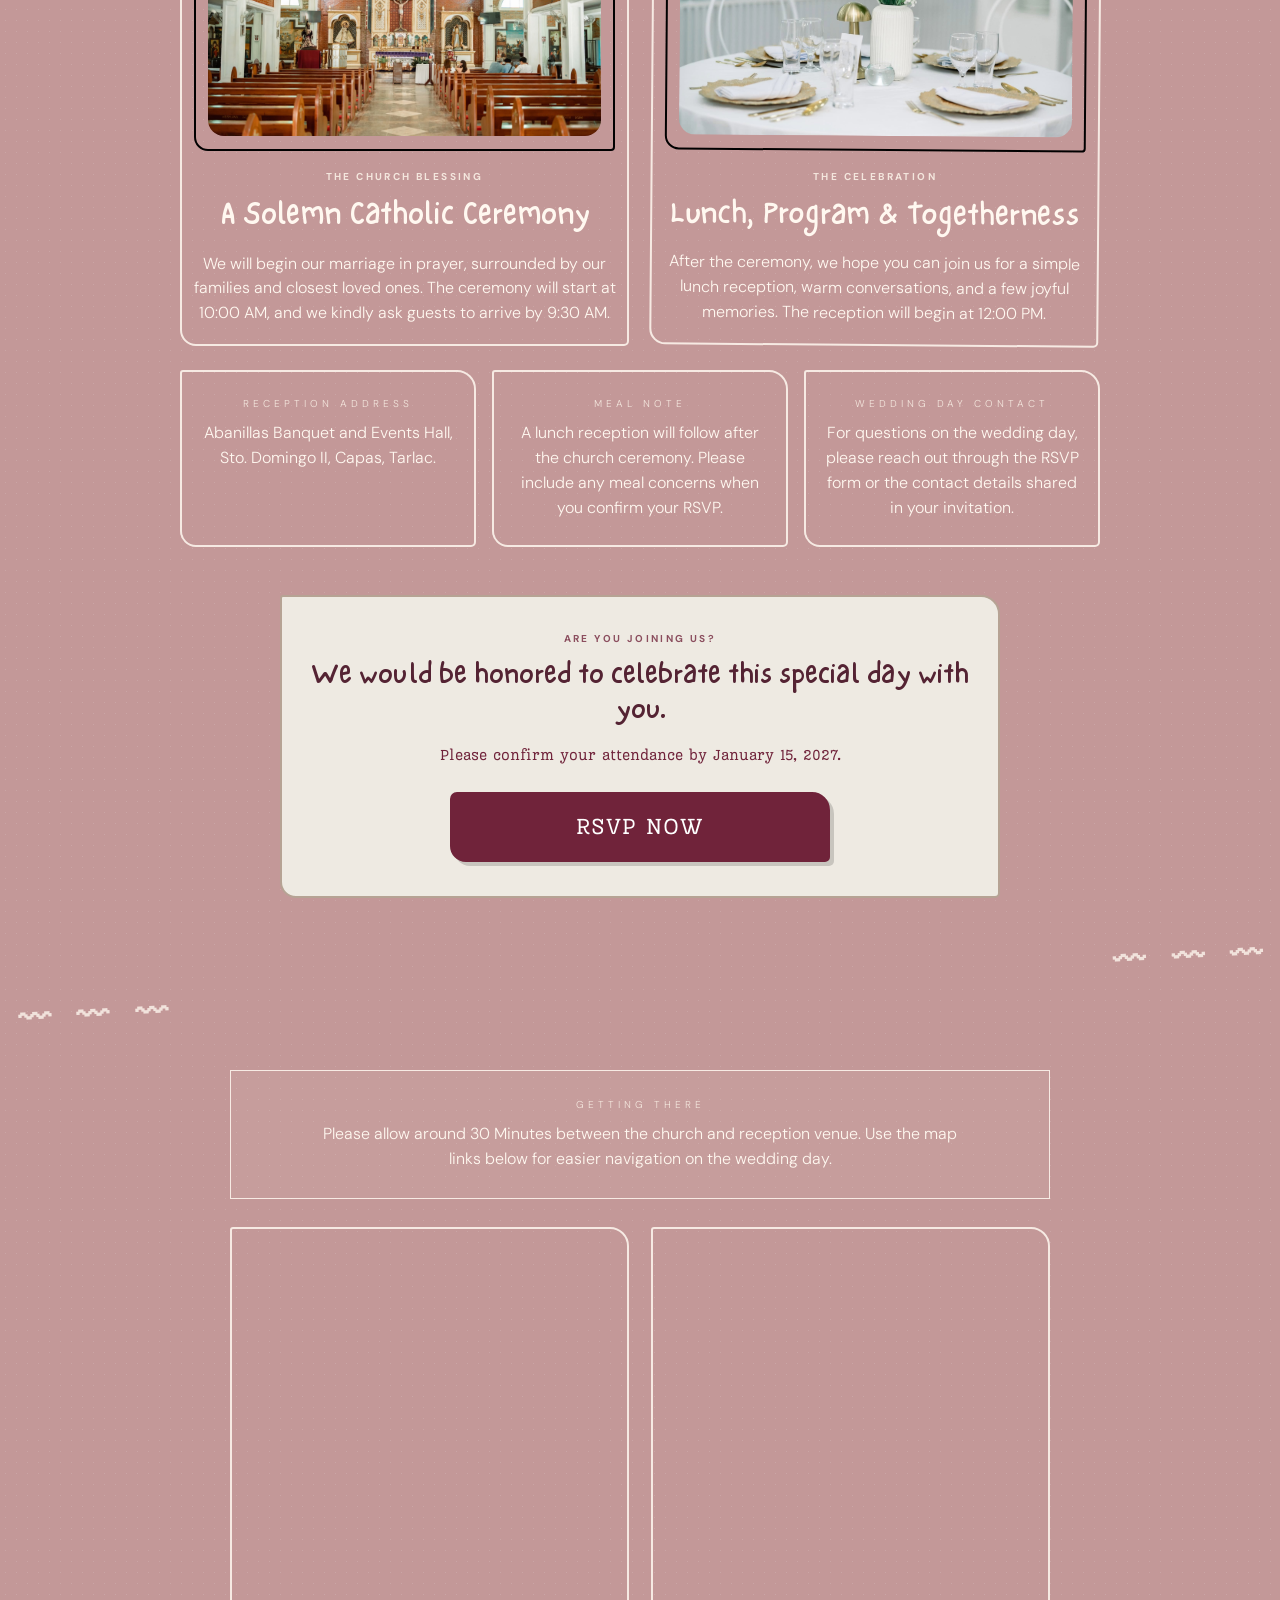
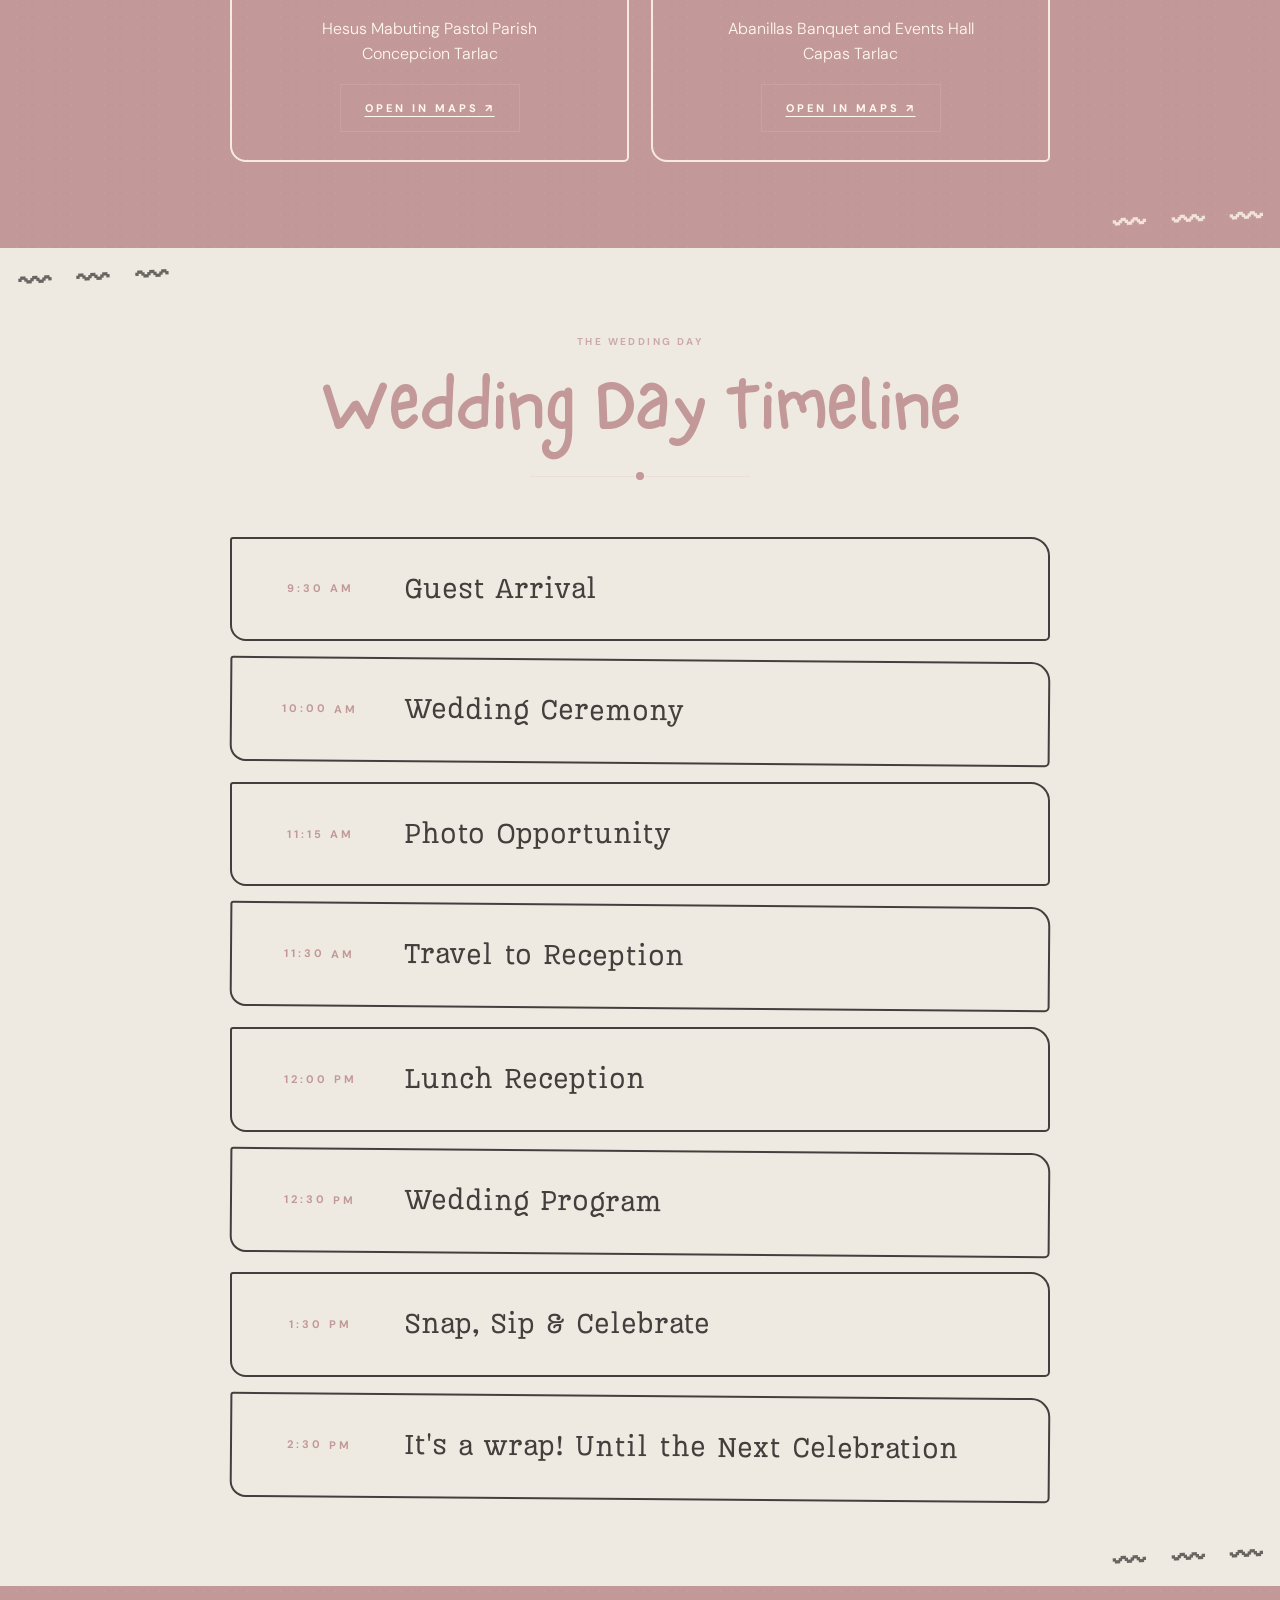
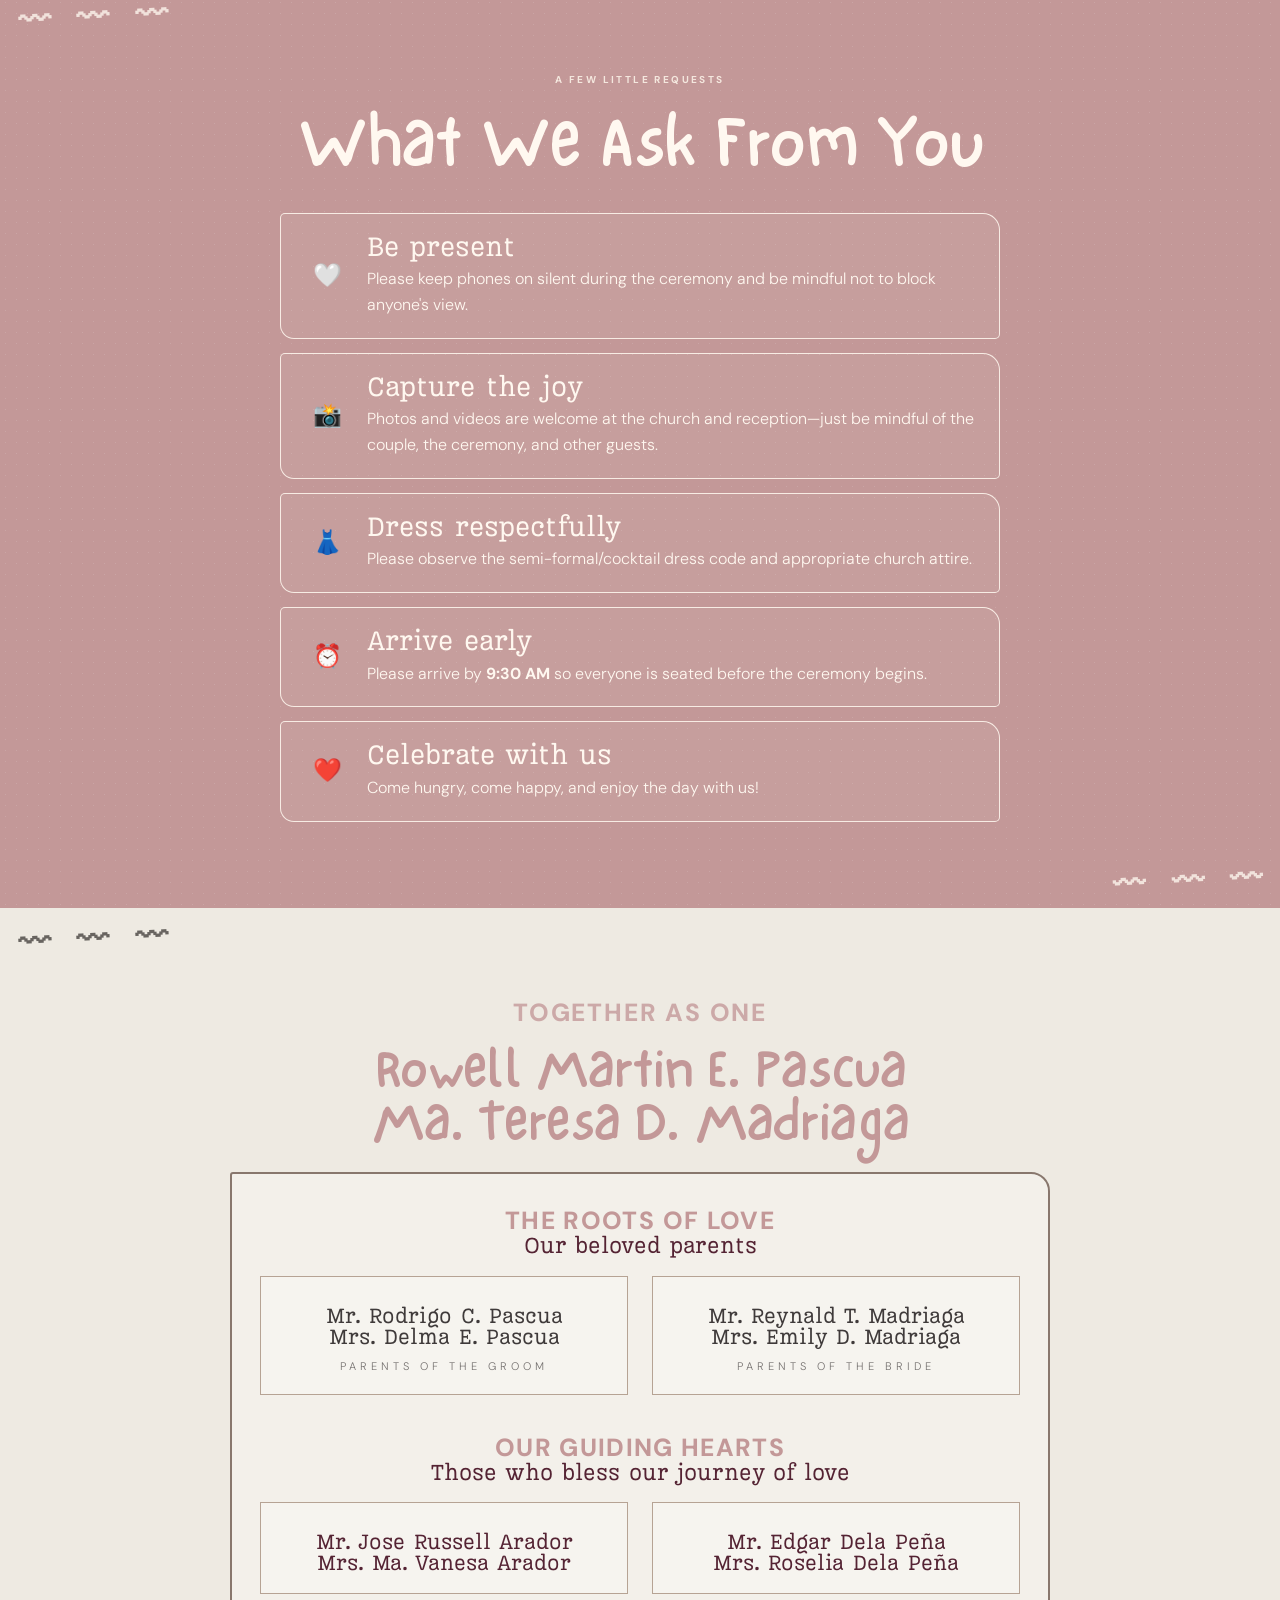
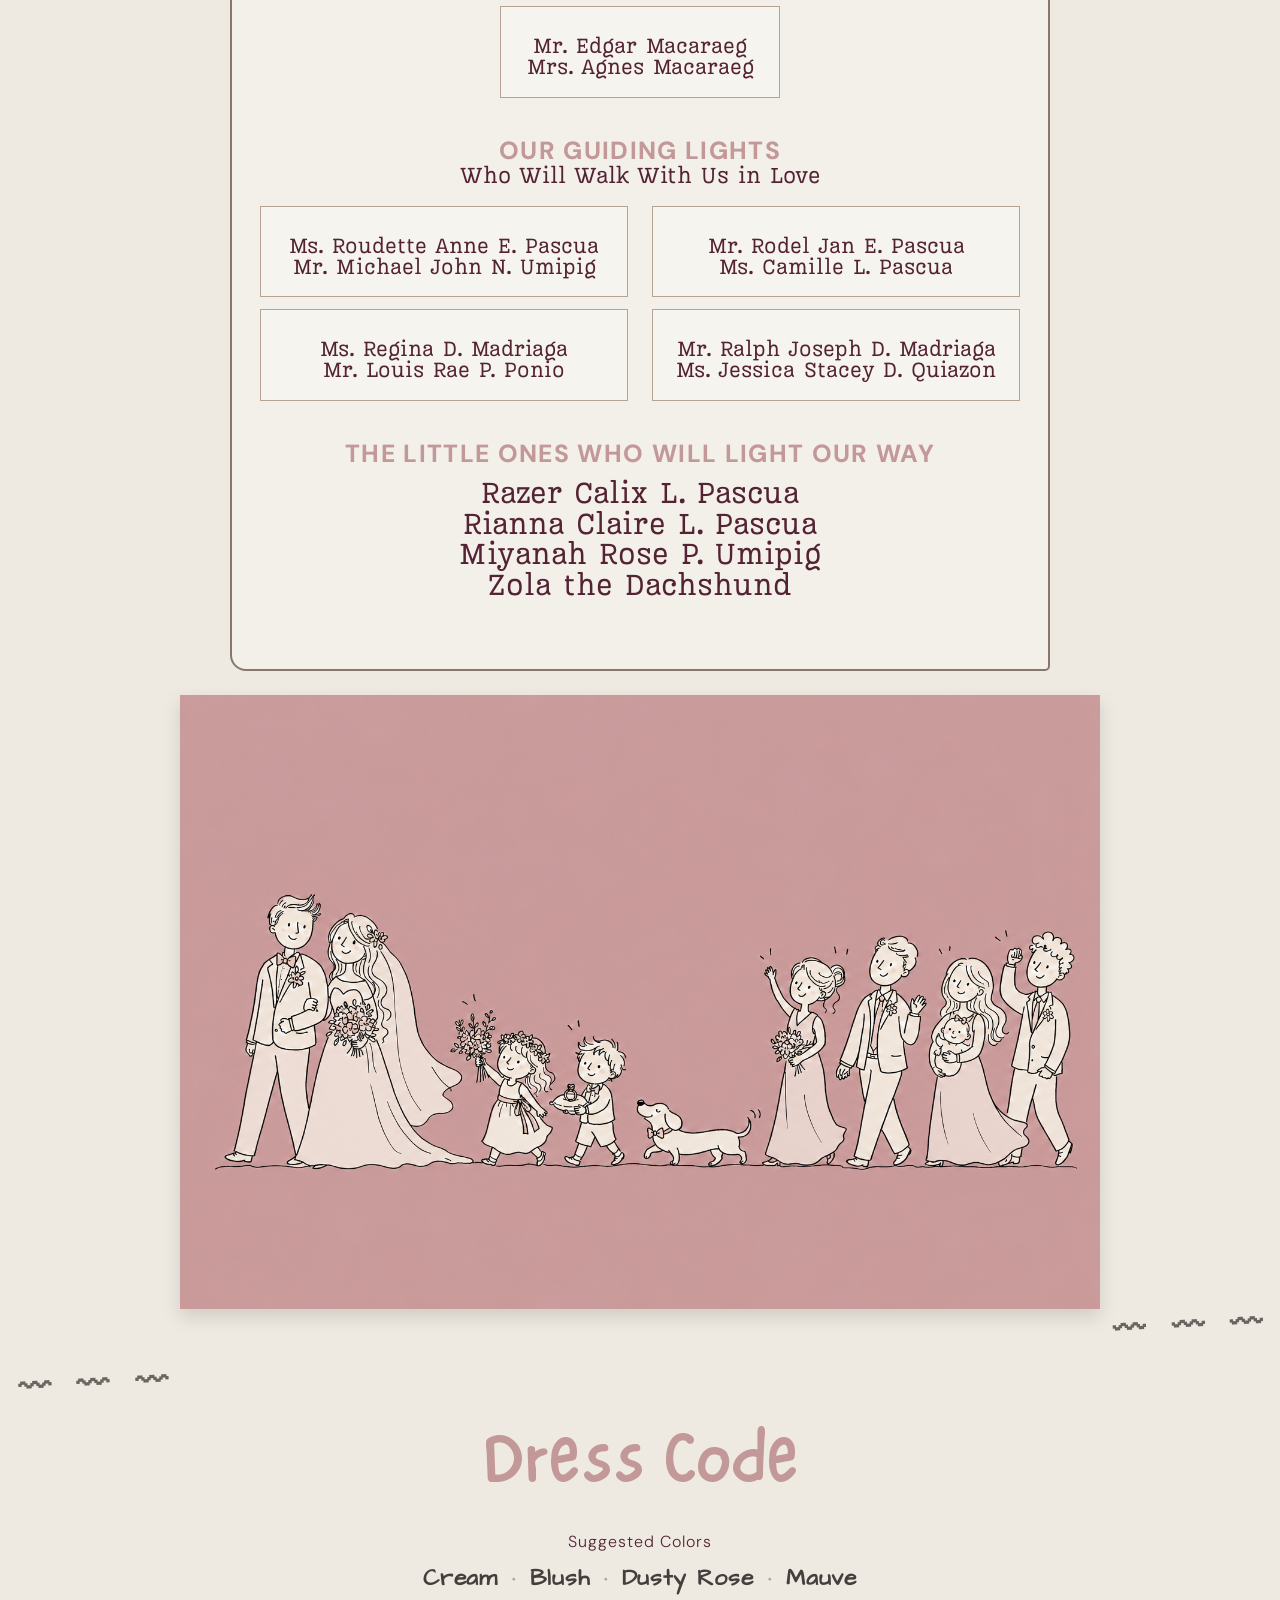
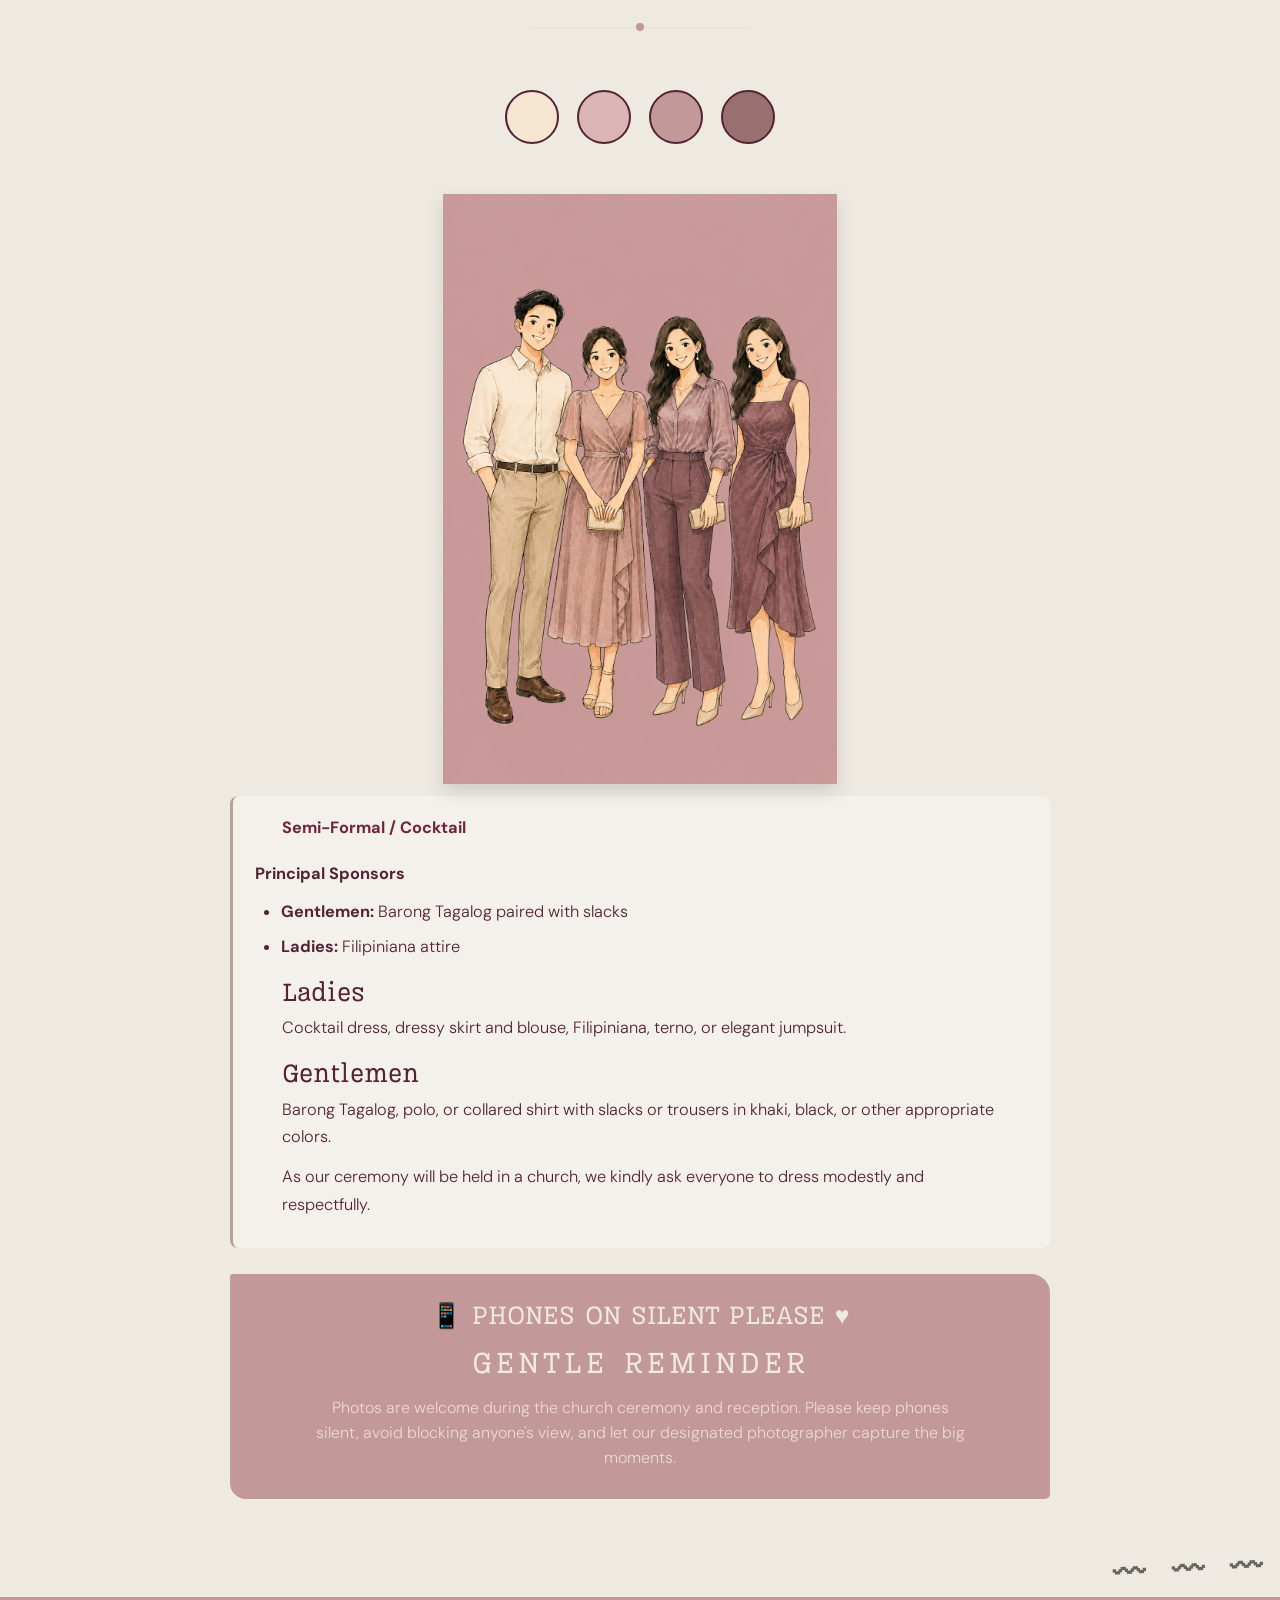
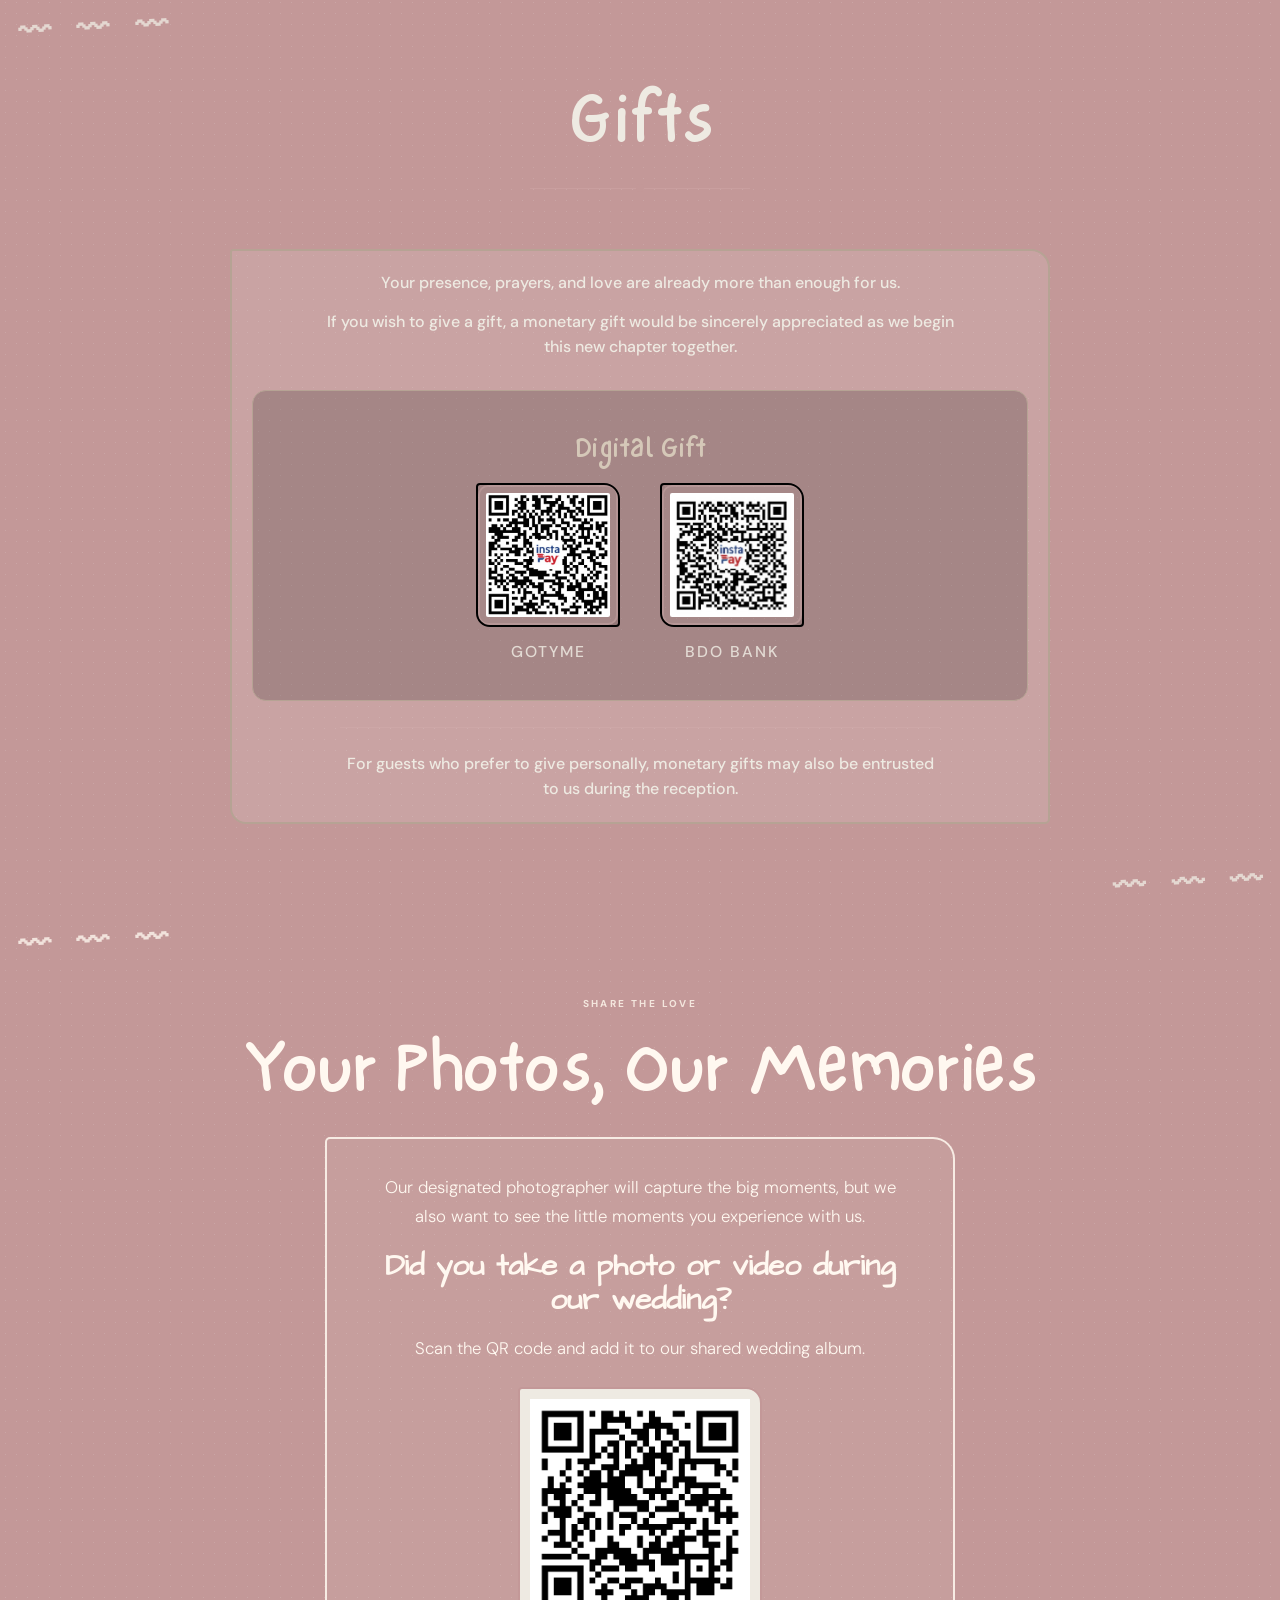
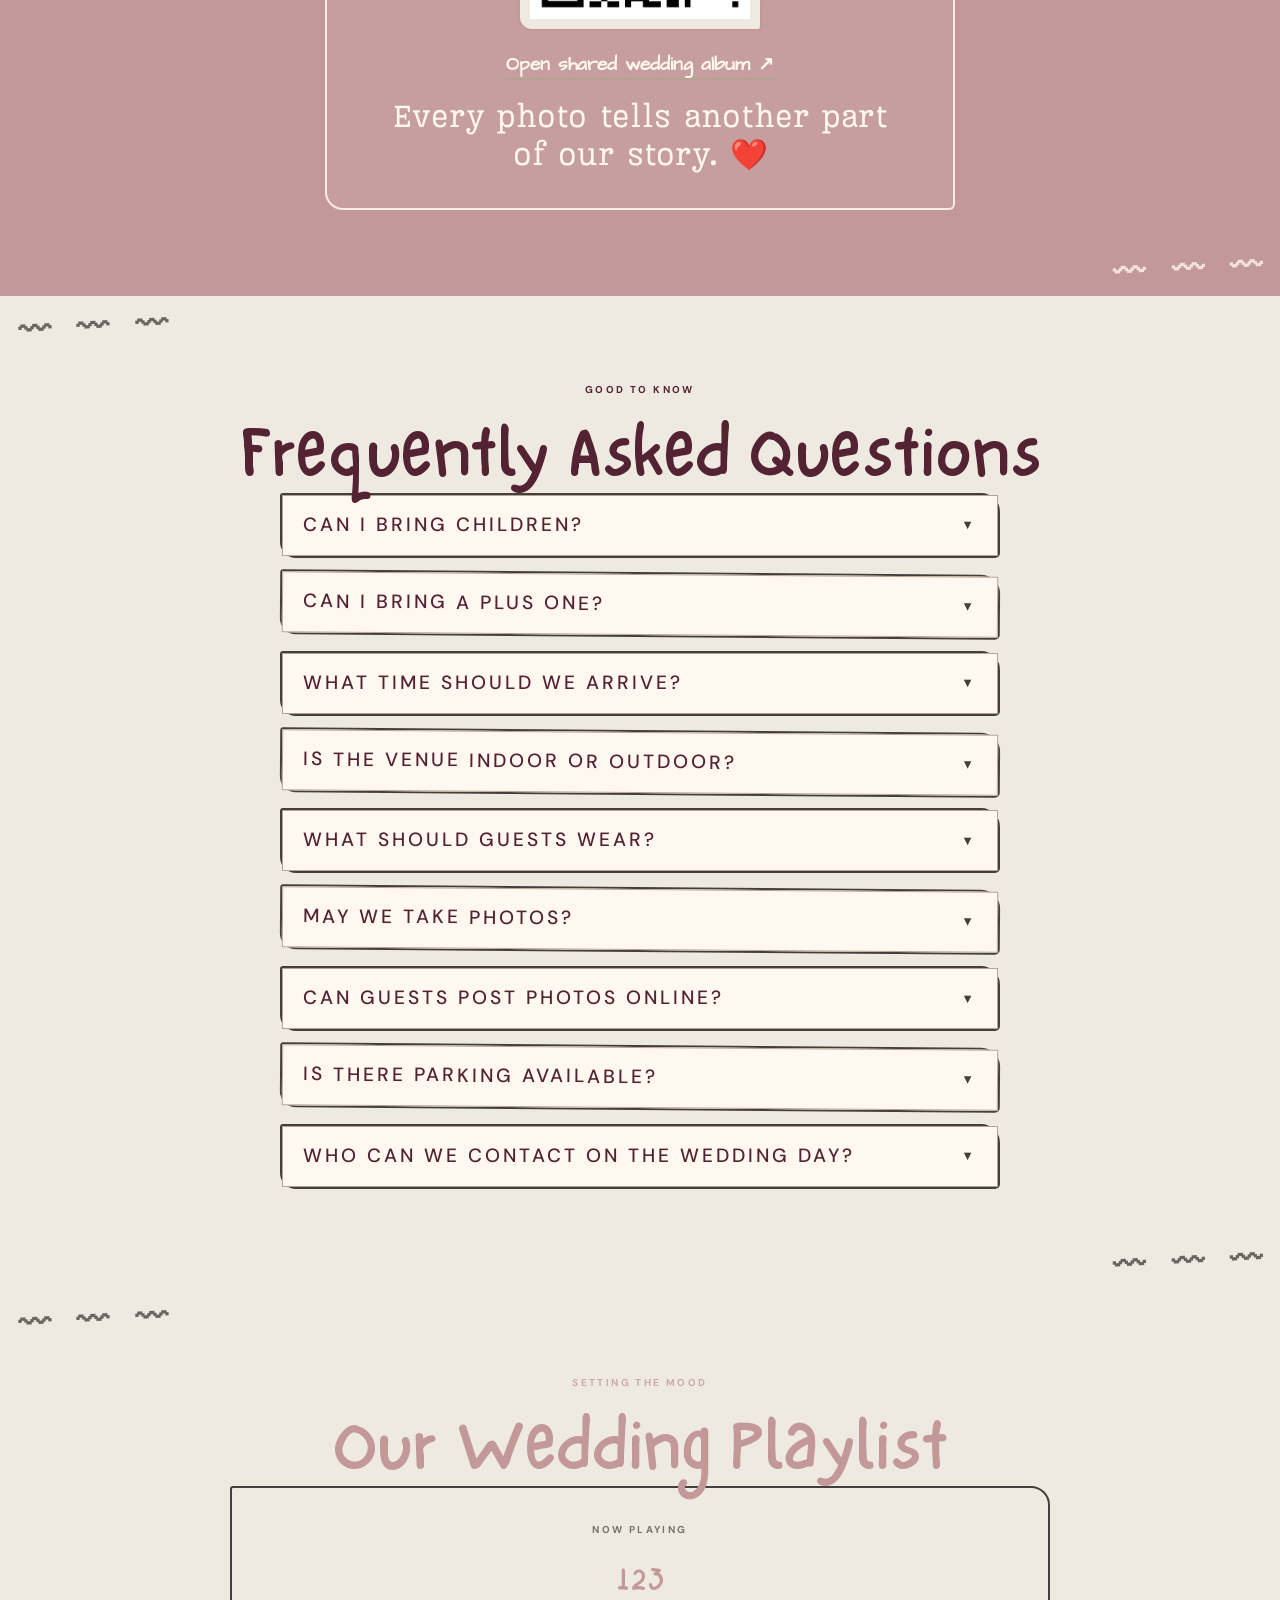
==== commit 4430ef0b: "Update index.html" ====
--- a/index.html
+++ b/index.html
@@ -443,7 +443,7 @@
         <aside class="details-rsvp-cta" aria-labelledby="details-rsvp-heading">
             <p class="section-subtitle">ARE YOU JOINING US?</p>
             <h3 id="details-rsvp-heading">We would be honored to celebrate this special day with you.</h3>
-            <p class="details-rsvp-deadline">Please confirm your attendance by December 18, 2026.</p>
+            <p class="details-rsvp-deadline">Please confirm your attendance by January 15, 2027.</p>
             <a href="#rsvp" class="rsvp-button">RSVP NOW</a>
         </aside>
 
@@ -536,7 +536,7 @@
             <div class="timeline-item">
                 <time datetime="11:15">11:15 AM</time>
                 <div>
-                    <h4>Family &amp; Wedding Party Photos</h4>
+                    <h4>Photo Opportunity</h4>
                 </div>
             </div>
 
@@ -564,14 +564,14 @@
             <div class="timeline-item">
                 <time datetime="13:30">1:30 PM</time>
                 <div>
-                    <h4>Photo &amp; Fellowship</h4>
+                    <h4>Snap, Sip &amp; Celebrate</h4>
                 </div>
             </div>
 
             <div class="timeline-item">
                 <time datetime="14:30">2:30 PM</time>
                 <div>
-                    <h4>End of Celebration</h4>
+                    <h4>It's a wrap! Until the Next Celebration</h4>
                 </div>
             </div>
 
@@ -739,7 +739,7 @@
                     <div class="sponsor-pair"><h3>Ms. Roudette Anne E. Pascua<br>Mr. Michael John N. Umipig</h3></div>
                     <div class="sponsor-pair"><h3>Mr. Rodel Jan E. Pascua<br>Ms. Camille L. Pascua</h3></div>
                     <div class="sponsor-pair"><h3>Ms. Regina D. Madriaga<br>Mr. Louis Rae P. Ponio</h3></div>
-                    <div class="sponsor-pair"><h3>Mr. Ralph Joseph D. Madriaga<br>Ms. Jessica Stacey D. Quizazon</h3></div>
+                    <div class="sponsor-pair"><h3>Mr. Ralph Joseph D. Madriaga<br>Ms. Jessica Stacey D. Quiazon</h3></div>
                 </div>
             </div>
 
@@ -1155,7 +1155,7 @@
 
             <div class="faq-answer">
                 <p>
-                    Children named on your invitation are welcome. Please enter each invited guest's full name in the RSVP exactly as it appears on the invitation so we can plan seating and meals correctly.
+                    Yes, children are welcome if they are included as your invited guest or plus-one in the RSVP. Please enter each child's full name so we can plan seating and meals correctly.
                 </p>
             </div>
 
@@ -1324,7 +1324,7 @@
         </div>
 
         <p class="deadline">
-            RSVP DEADLINE · DECEMBER 18, 2026
+            RSVP DEADLINE · JANUARY 15, 2027
         </p>
 
     </section>
--- a/css/style.css
+++ b/css/style.css
@@ -2426,6 +2426,120 @@
     border-color: #542333 !important;
 }
 
+/* Keep the wedding-day details readable on the dusty-rose panel. */
+#details {
+    color: #FFF8F0;
+}
+
+#details h2,
+#details .detail-card h3 {
+    color: #FFF8F0 !important;
+}
+
+#details .quick-detail span,
+#details .guest-info-card span,
+#details .detail-card > .label {
+    color: #F4E7DE !important;
+    opacity: 1;
+}
+
+#details .quick-detail strong,
+#details .guest-info-card p,
+#details .detail-card > p:not(.label) {
+    color: #FFF8F0 !important;
+}
+
+#details .quick-detail small {
+    color: #F8EEE8 !important;
+    opacity: 1;
+}
+
+#details .quick-detail,
+#details .detail-card,
+#details .guest-info-card {
+    border-color: rgba(255, 248, 240, 0.86) !important;
+}
+
+#details .details-rsvp-cta {
+    color: #542333;
+}
+
+#details .details-rsvp-cta .section-subtitle,
+#details .details-rsvp-deadline {
+    color: #70233A !important;
+}
+
+#details .details-rsvp-cta h3 {
+    color: #542333 !important;
+}
+
+/* Keep the map, guest requests, photo album, and FAQ copy readable. */
+#getting-there,
+#requests,
+#photos {
+    color: #FFF8F0;
+}
+
+#getting-there .map-note span,
+#getting-there .map-note p,
+#getting-there .map-card p,
+#getting-there .map-card a,
+#requests .section-subtitle,
+#requests h2,
+#requests .request-item h3,
+#requests .request-item p,
+#requests .request-item p strong,
+#photos .section-subtitle,
+#photos h2,
+#photos .photos-card p,
+#photos .photos-card .photos-question,
+#photos .photos-album-link,
+#photos .photos-card .photos-signoff {
+    color: #FFF8F0 !important;
+    opacity: 1;
+}
+
+#requests .request-item p strong {
+    color: #FFF8F0 !important;
+}
+
+#getting-there .map-note span,
+#requests .section-subtitle,
+#photos .section-subtitle {
+    color: #F4E7DE !important;
+}
+
+#getting-there .map-card a {
+    font-weight: 700;
+    text-decoration: underline;
+    text-underline-offset: 4px;
+}
+
+#getting-there .map-note,
+#getting-there .map-card,
+#requests .request-item,
+#photos .photos-card {
+    border-color: rgba(255, 248, 240, 0.86) !important;
+}
+
+#faq .section-subtitle,
+#faq h2,
+#faq .faq-toggle,
+#faq .faq-answer p {
+    color: #542333 !important;
+    opacity: 1;
+}
+
+#faq .faq-toggle {
+    background: #FFF8F0;
+    border-color: #B6A394;
+}
+
+#faq .faq-answer {
+    background: rgba(255, 248, 240, 0.72);
+    border-color: #B6A394;
+}
+
 /* Gift cards: high-contrast copy on the burgundy panel. */
 #gifts .gift-card {
     background: rgba(84, 35, 51, .22) !important;
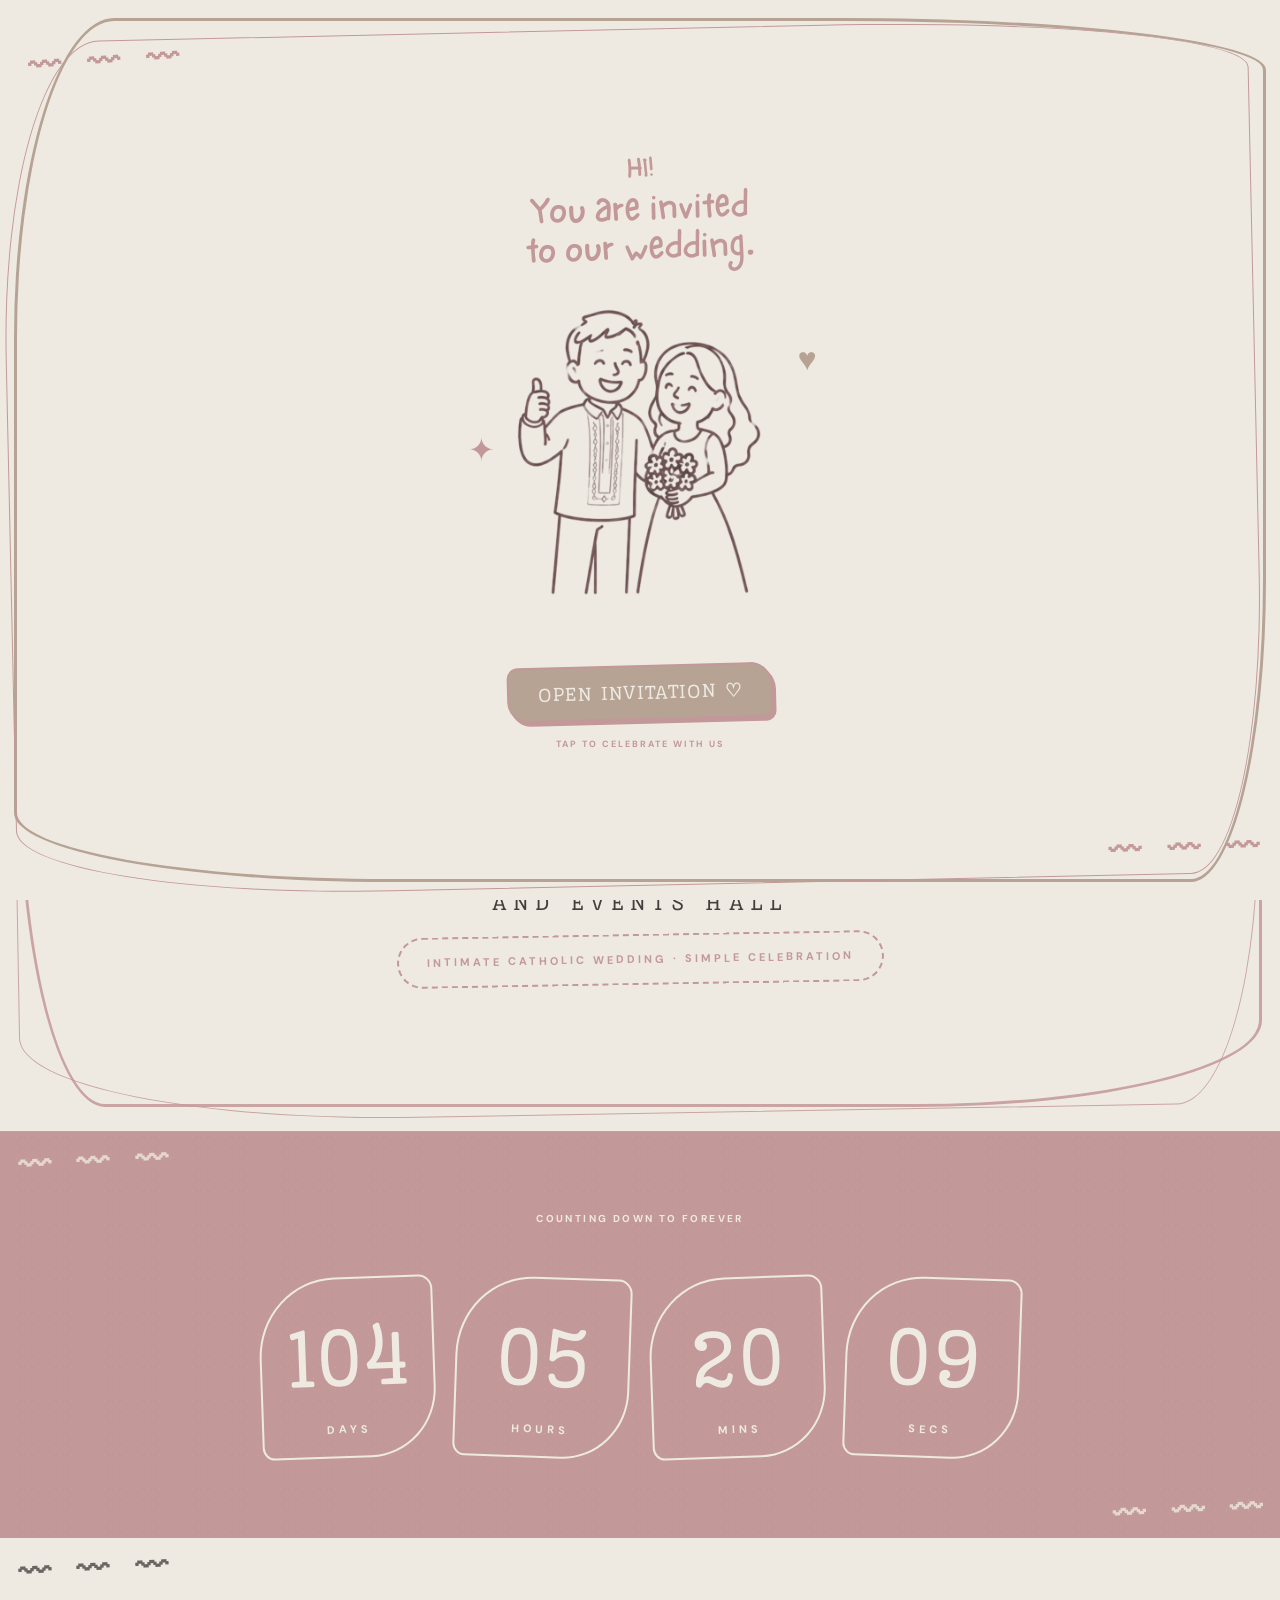
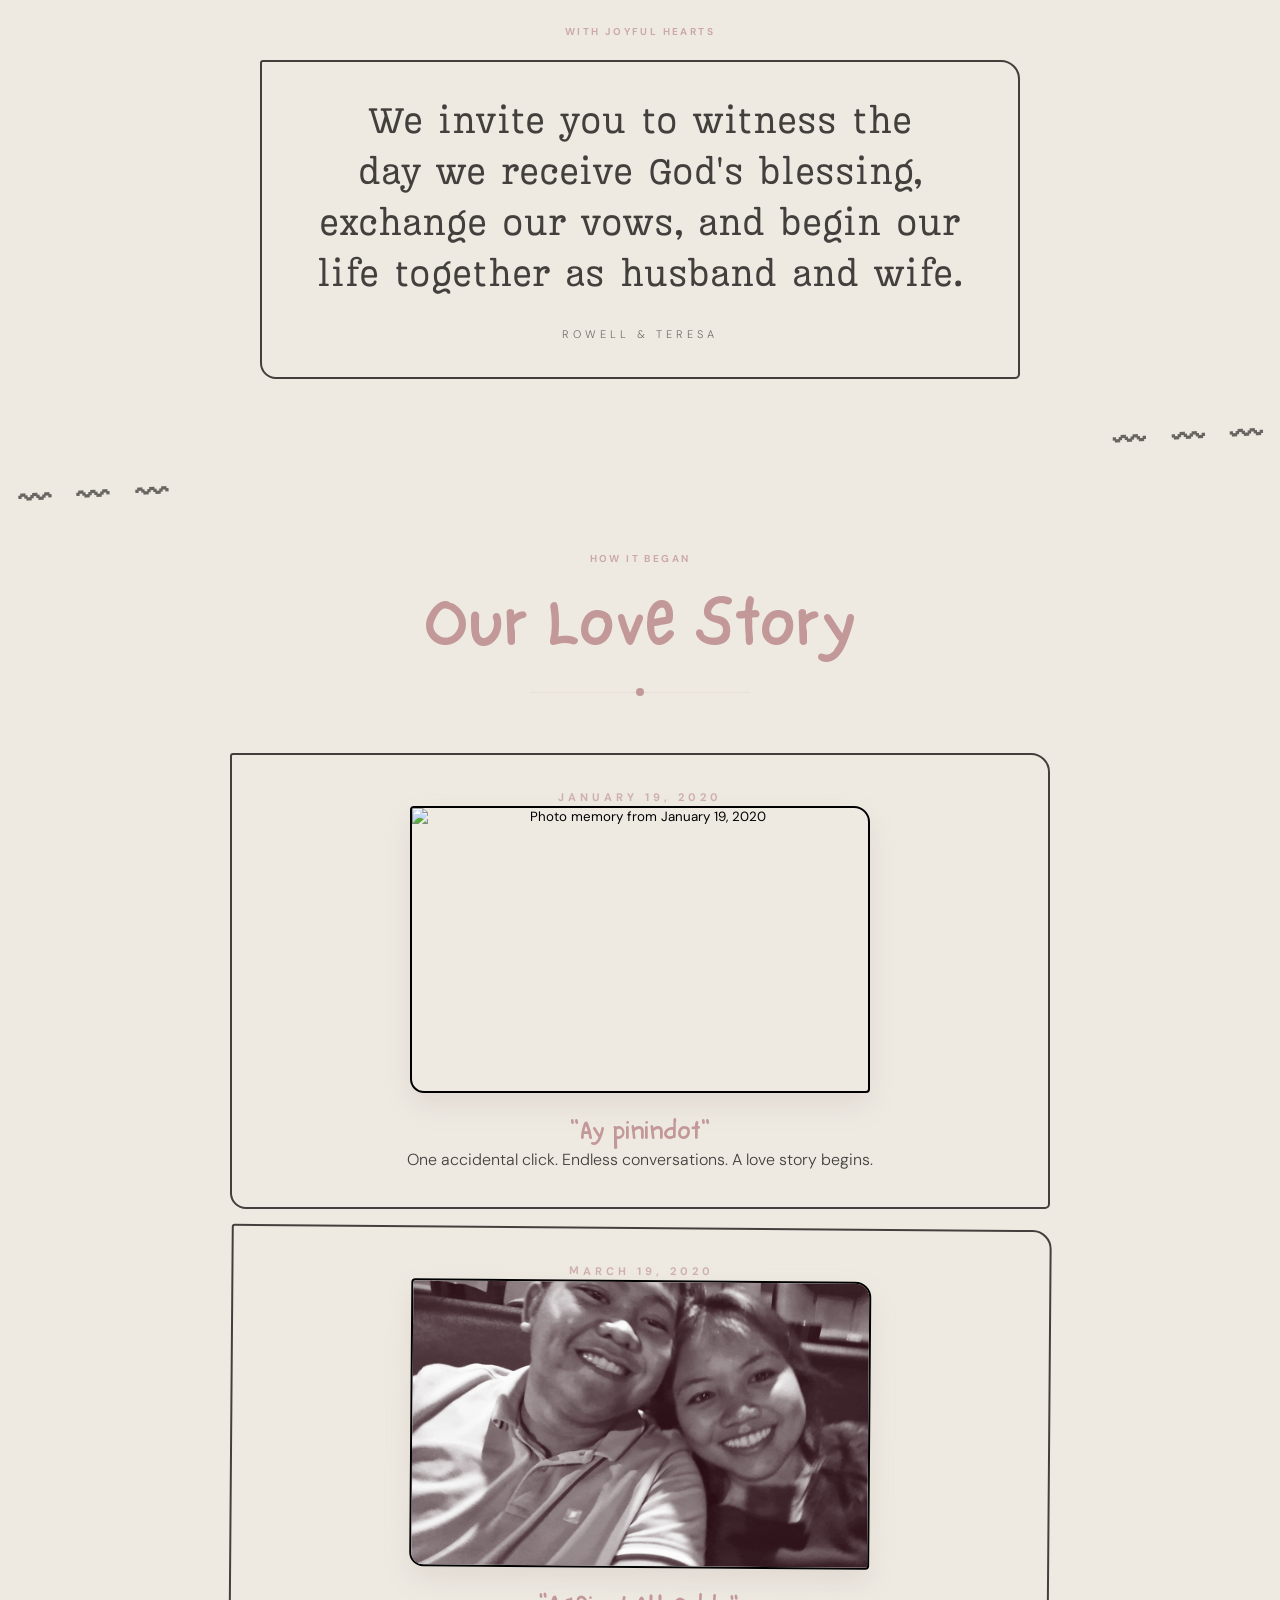
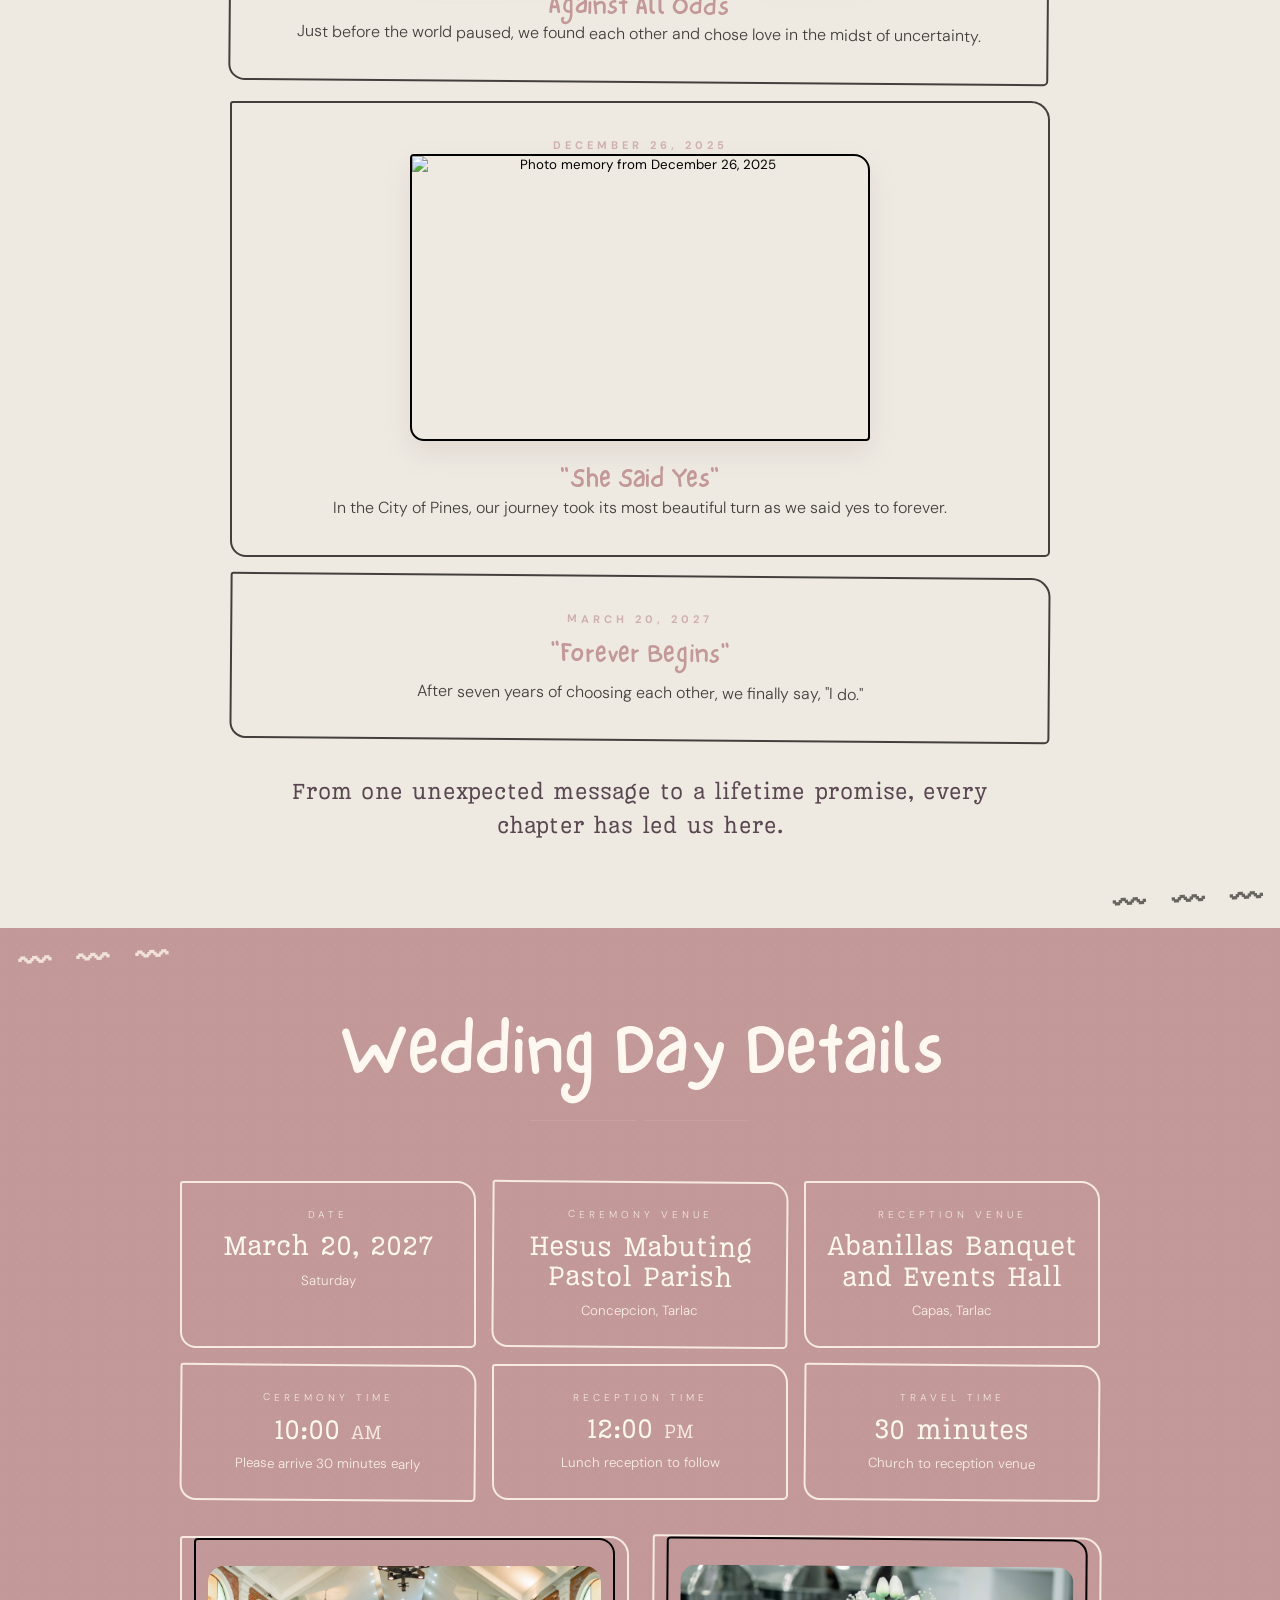
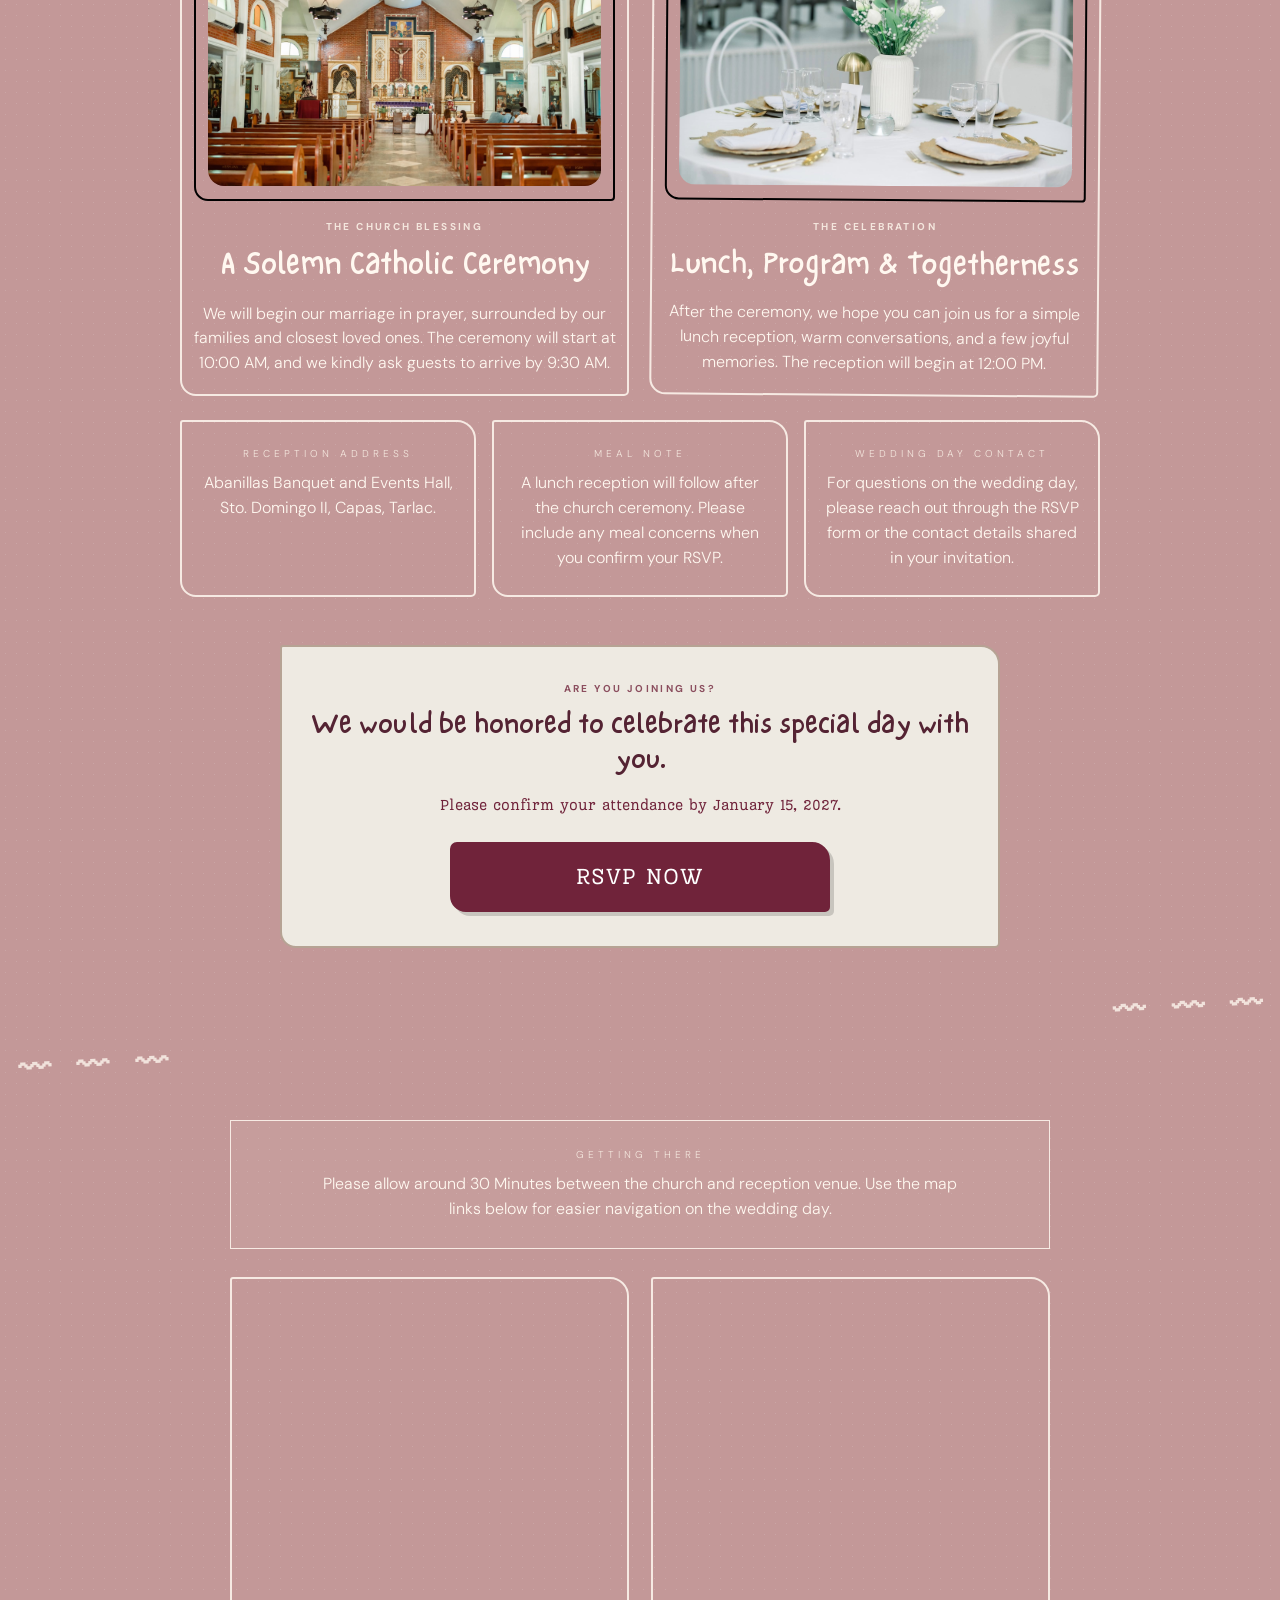
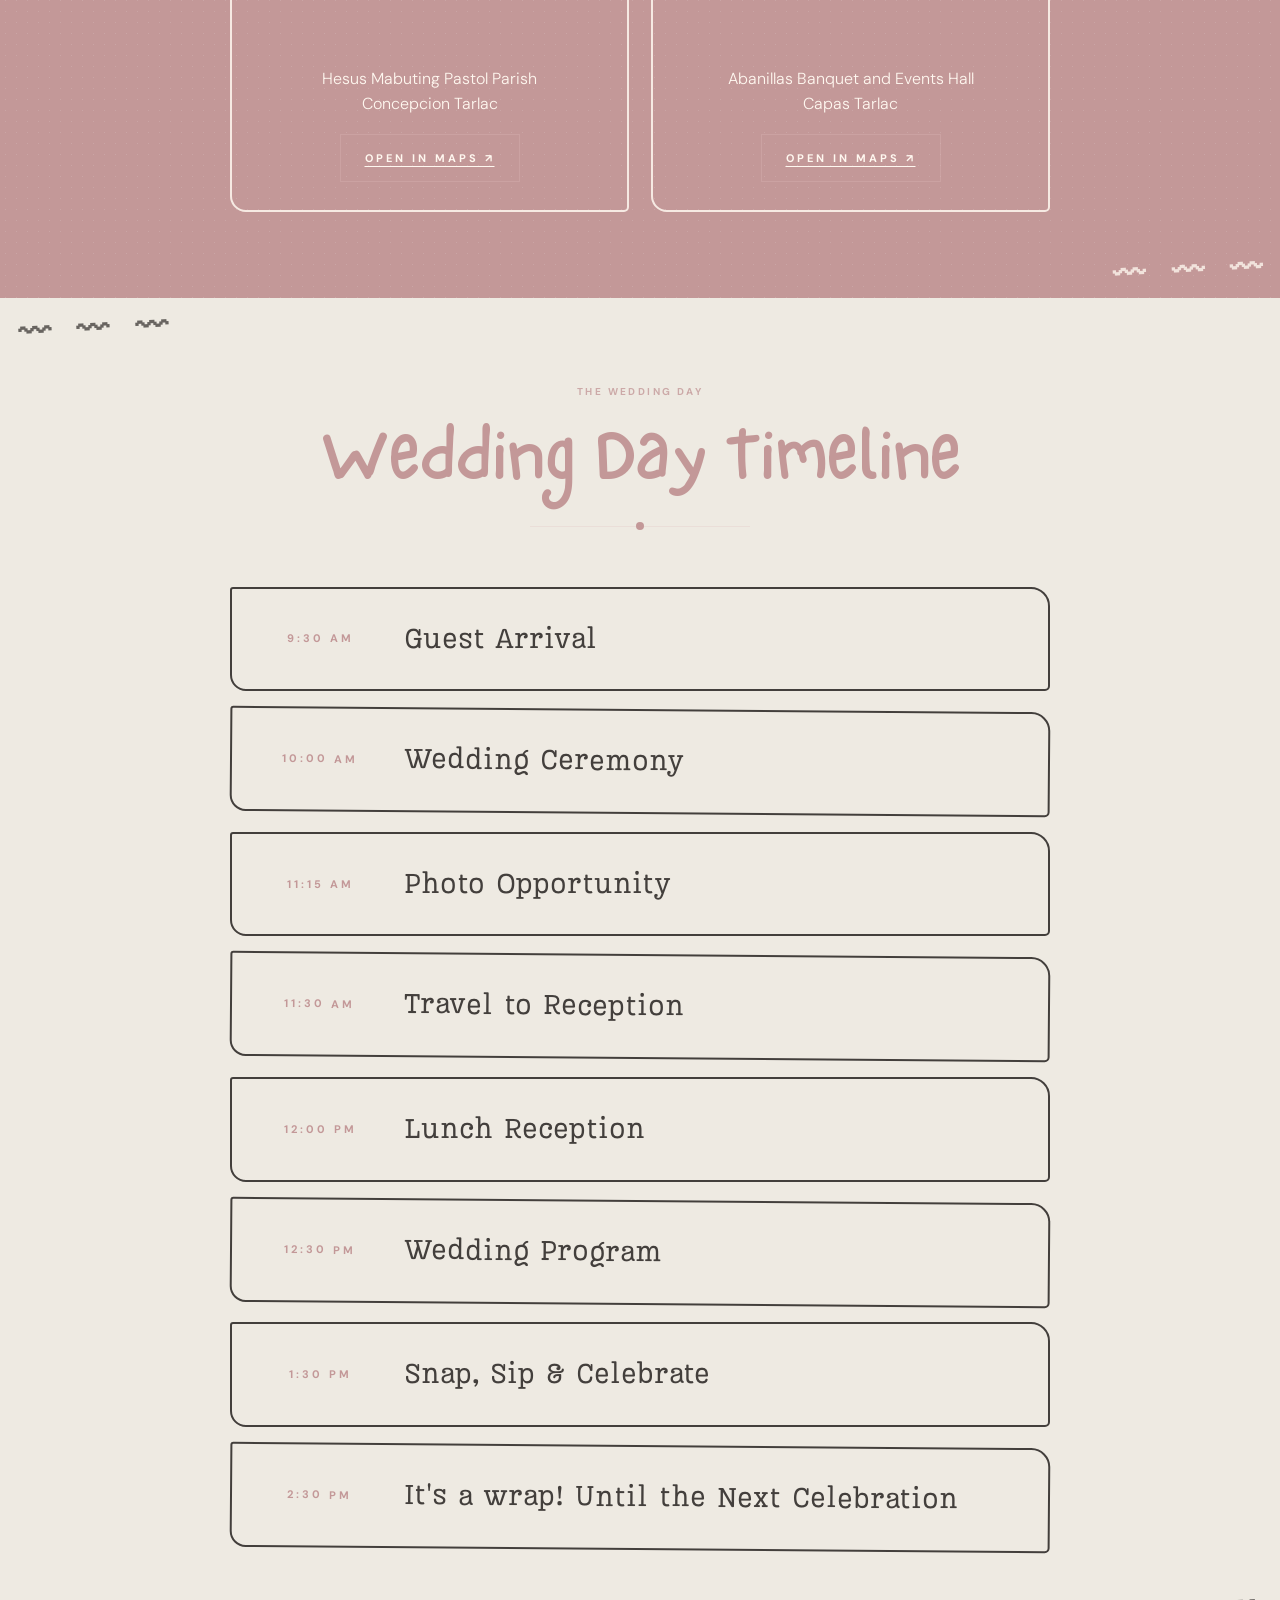
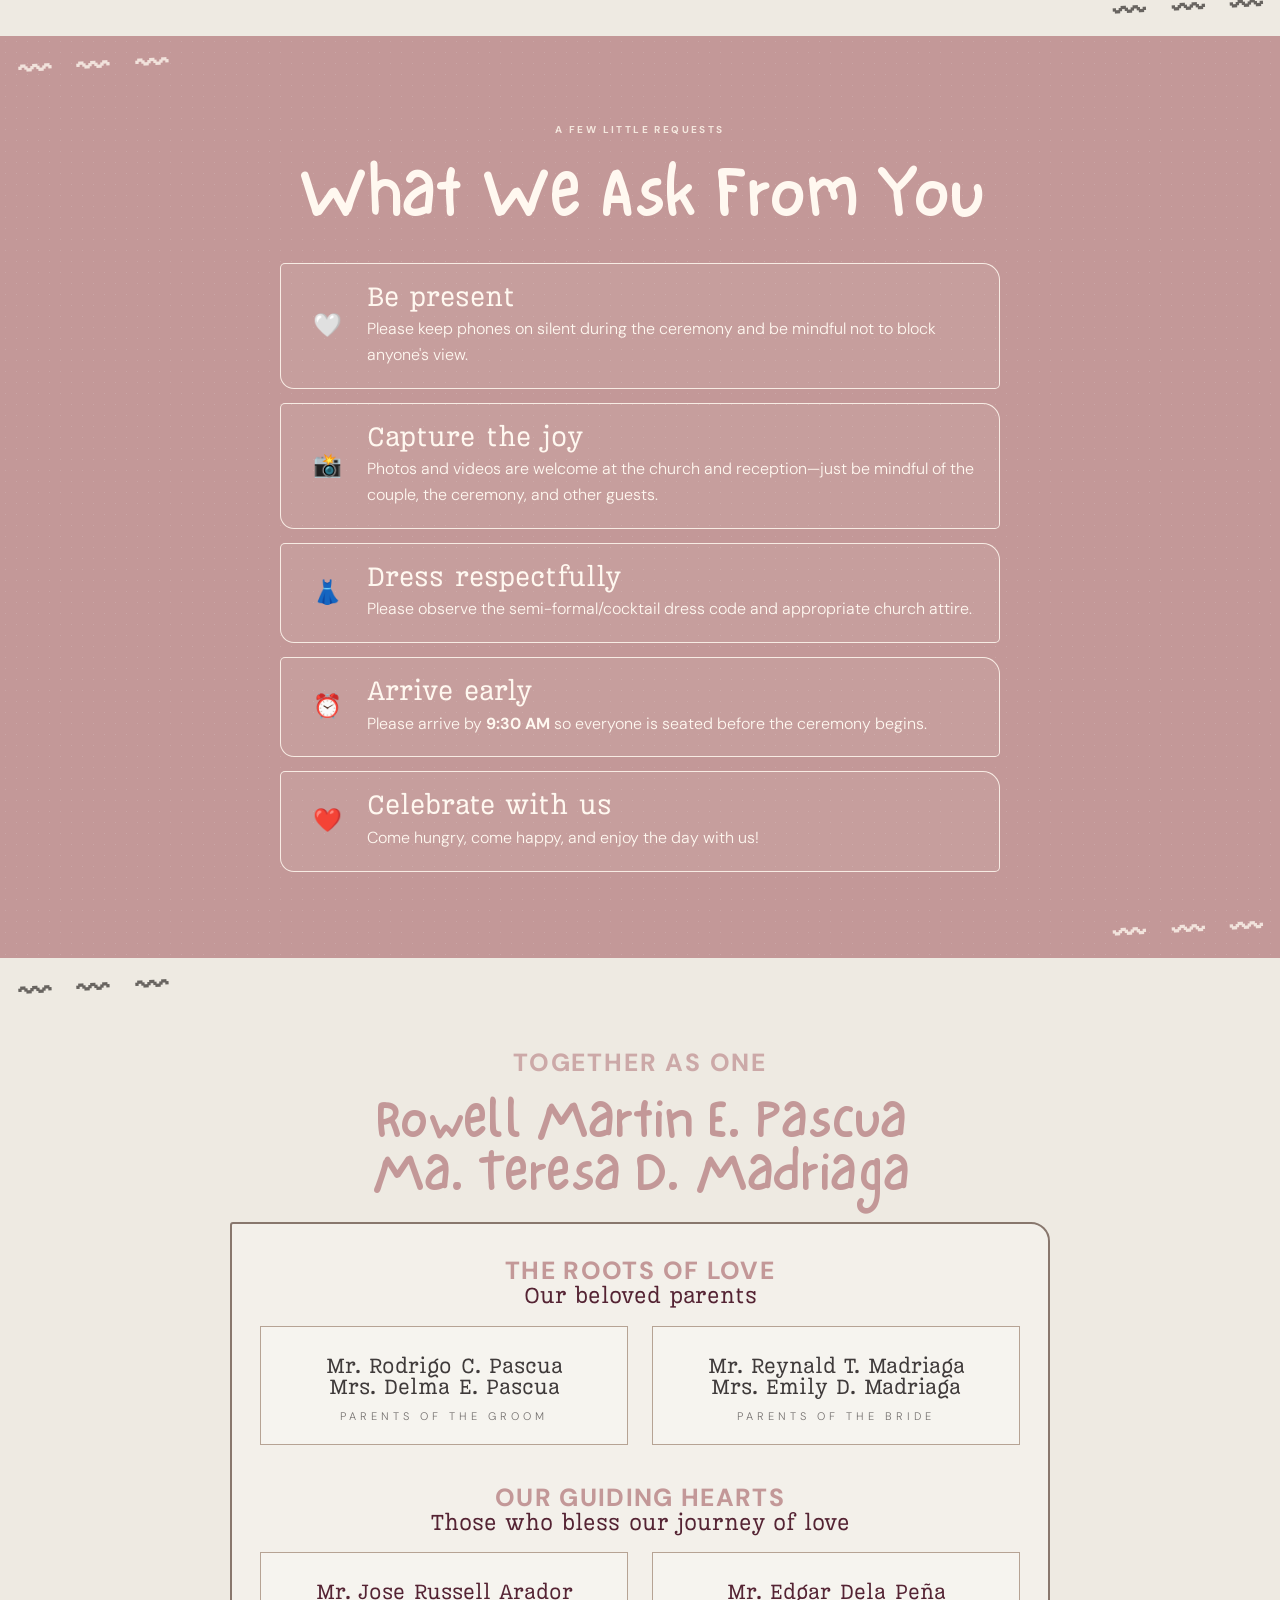
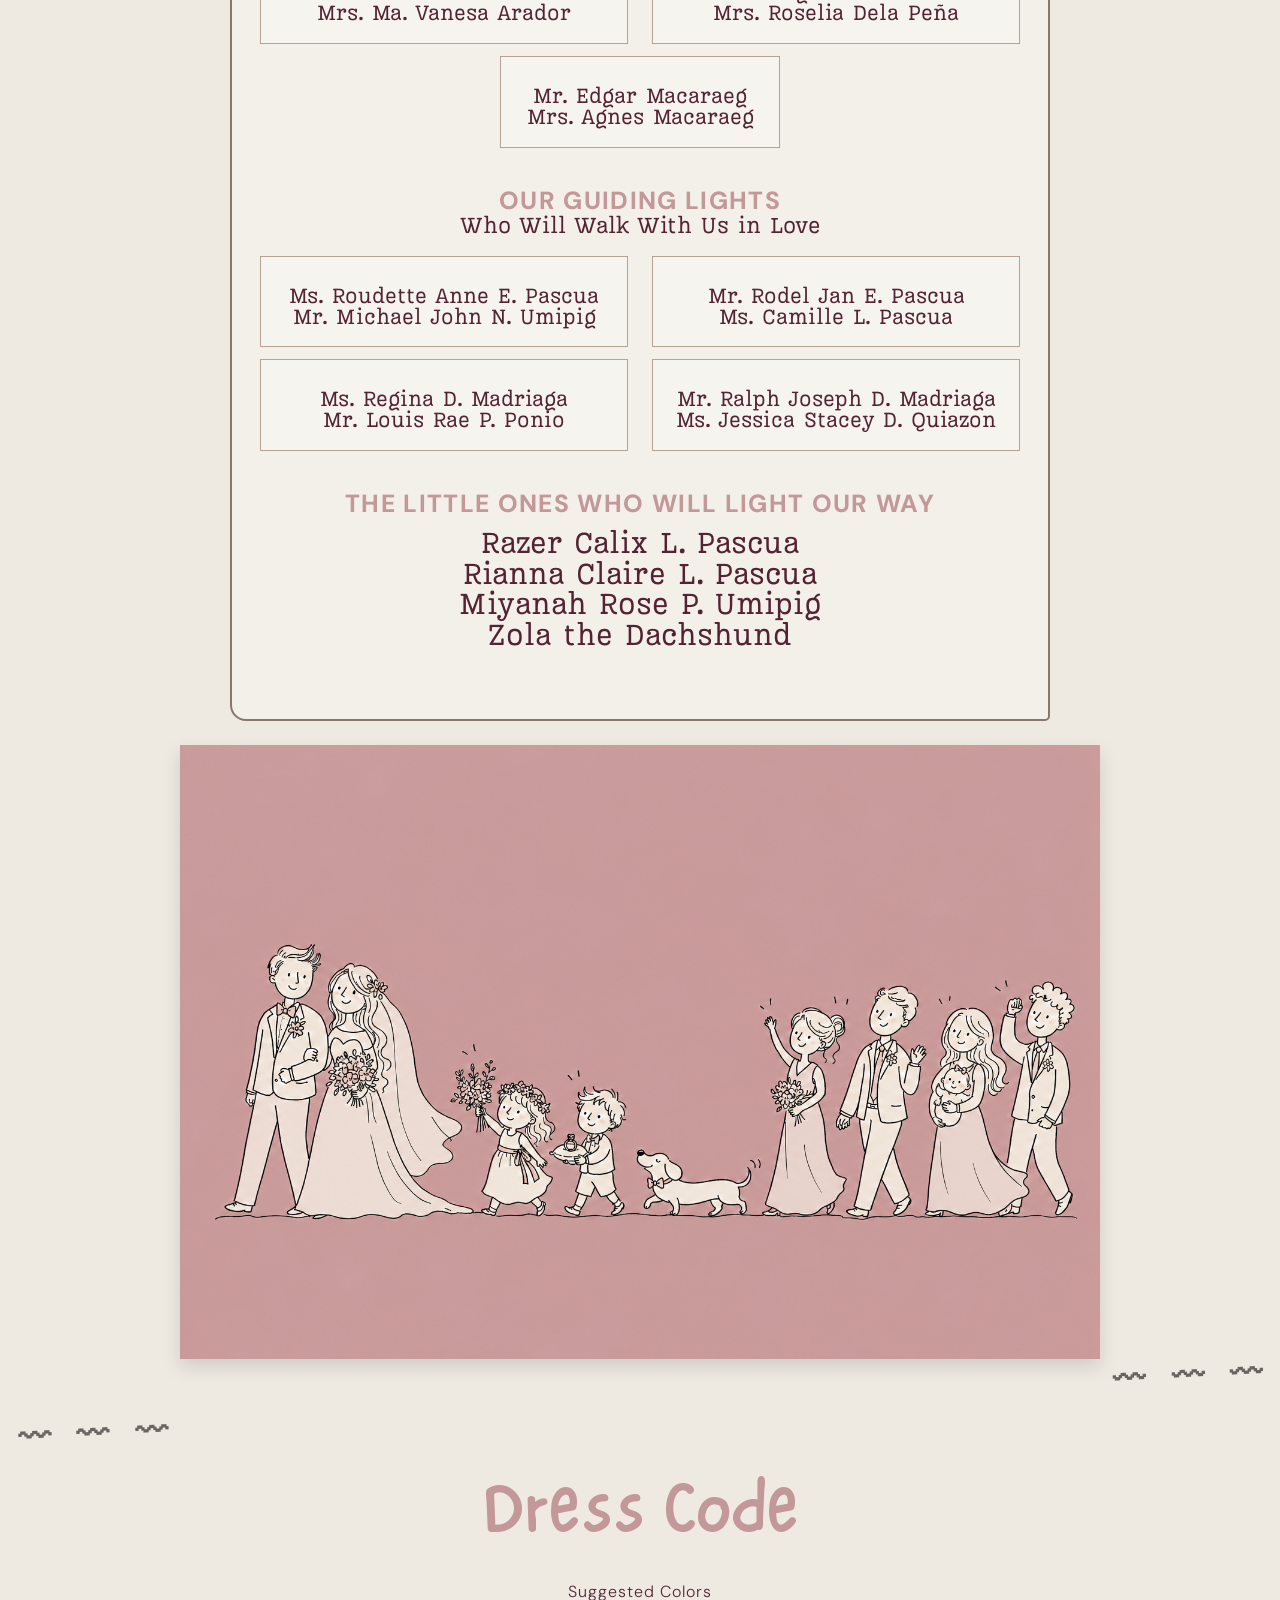
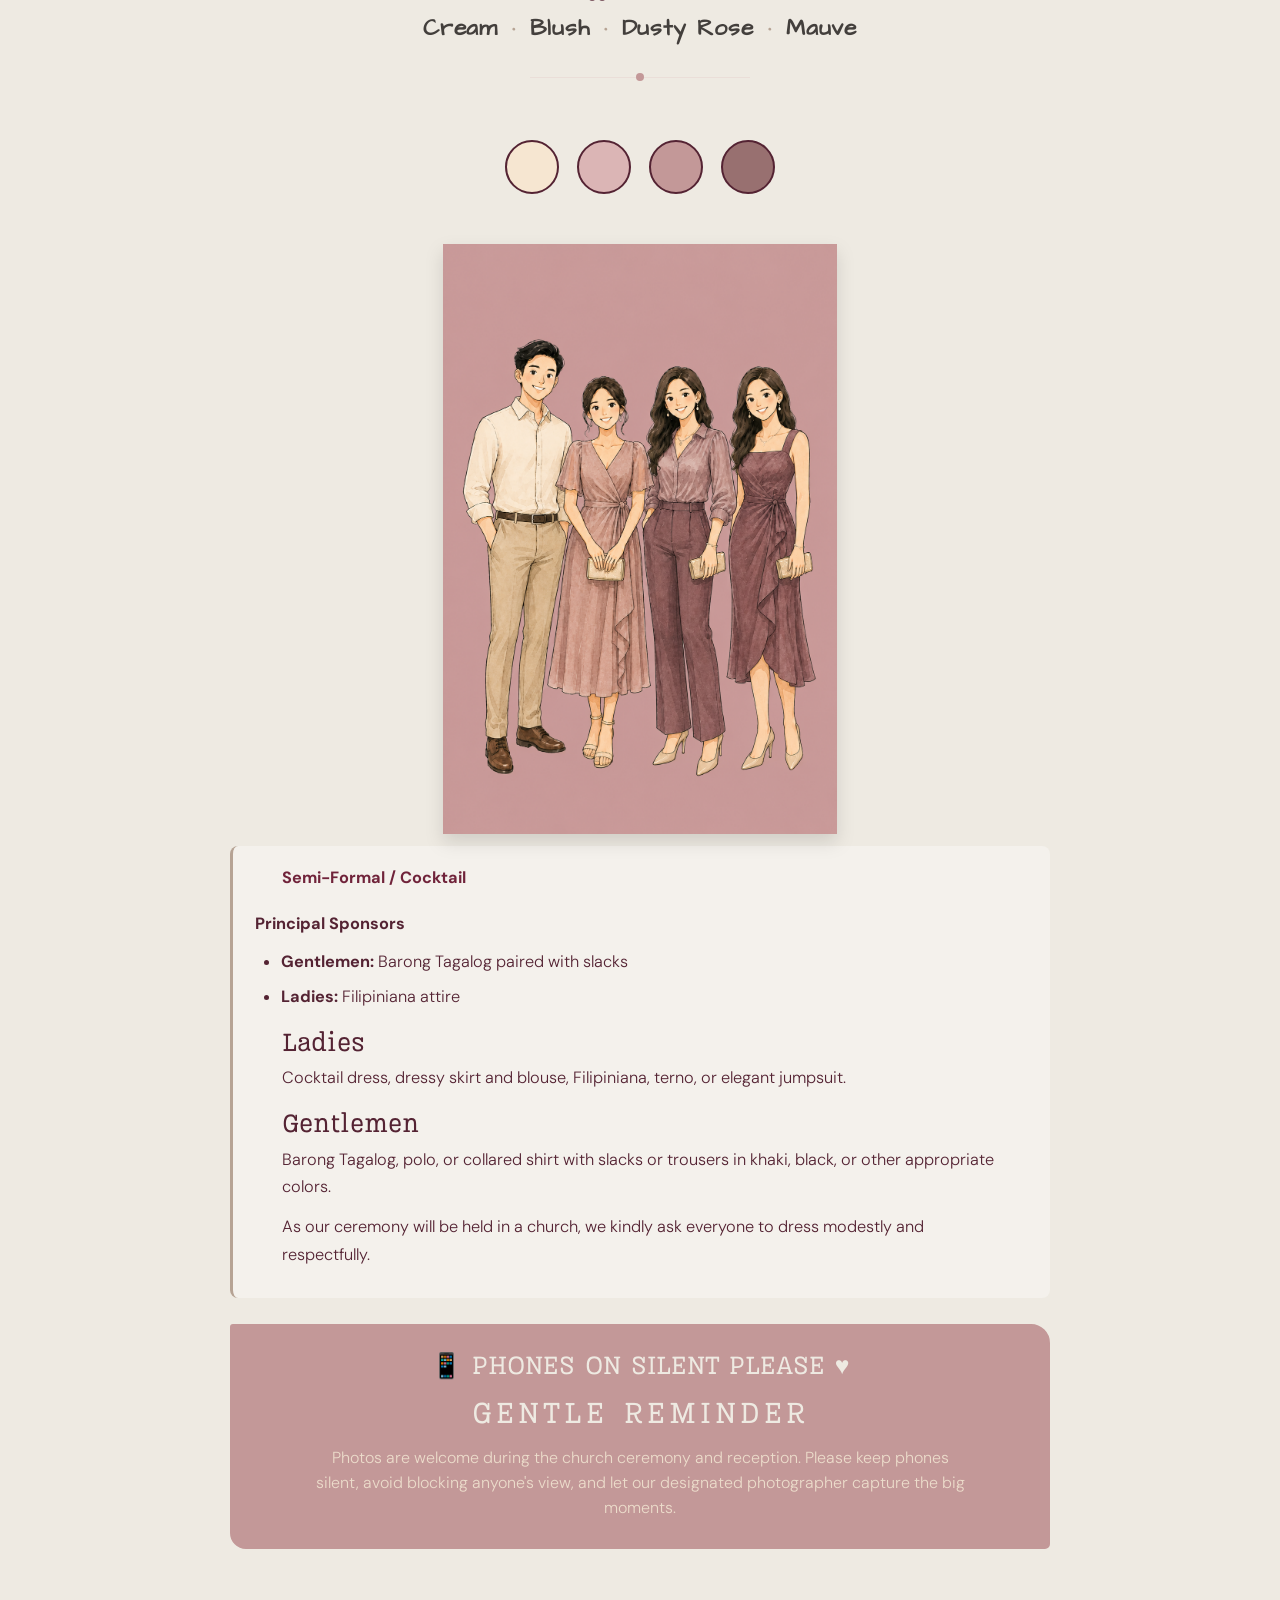
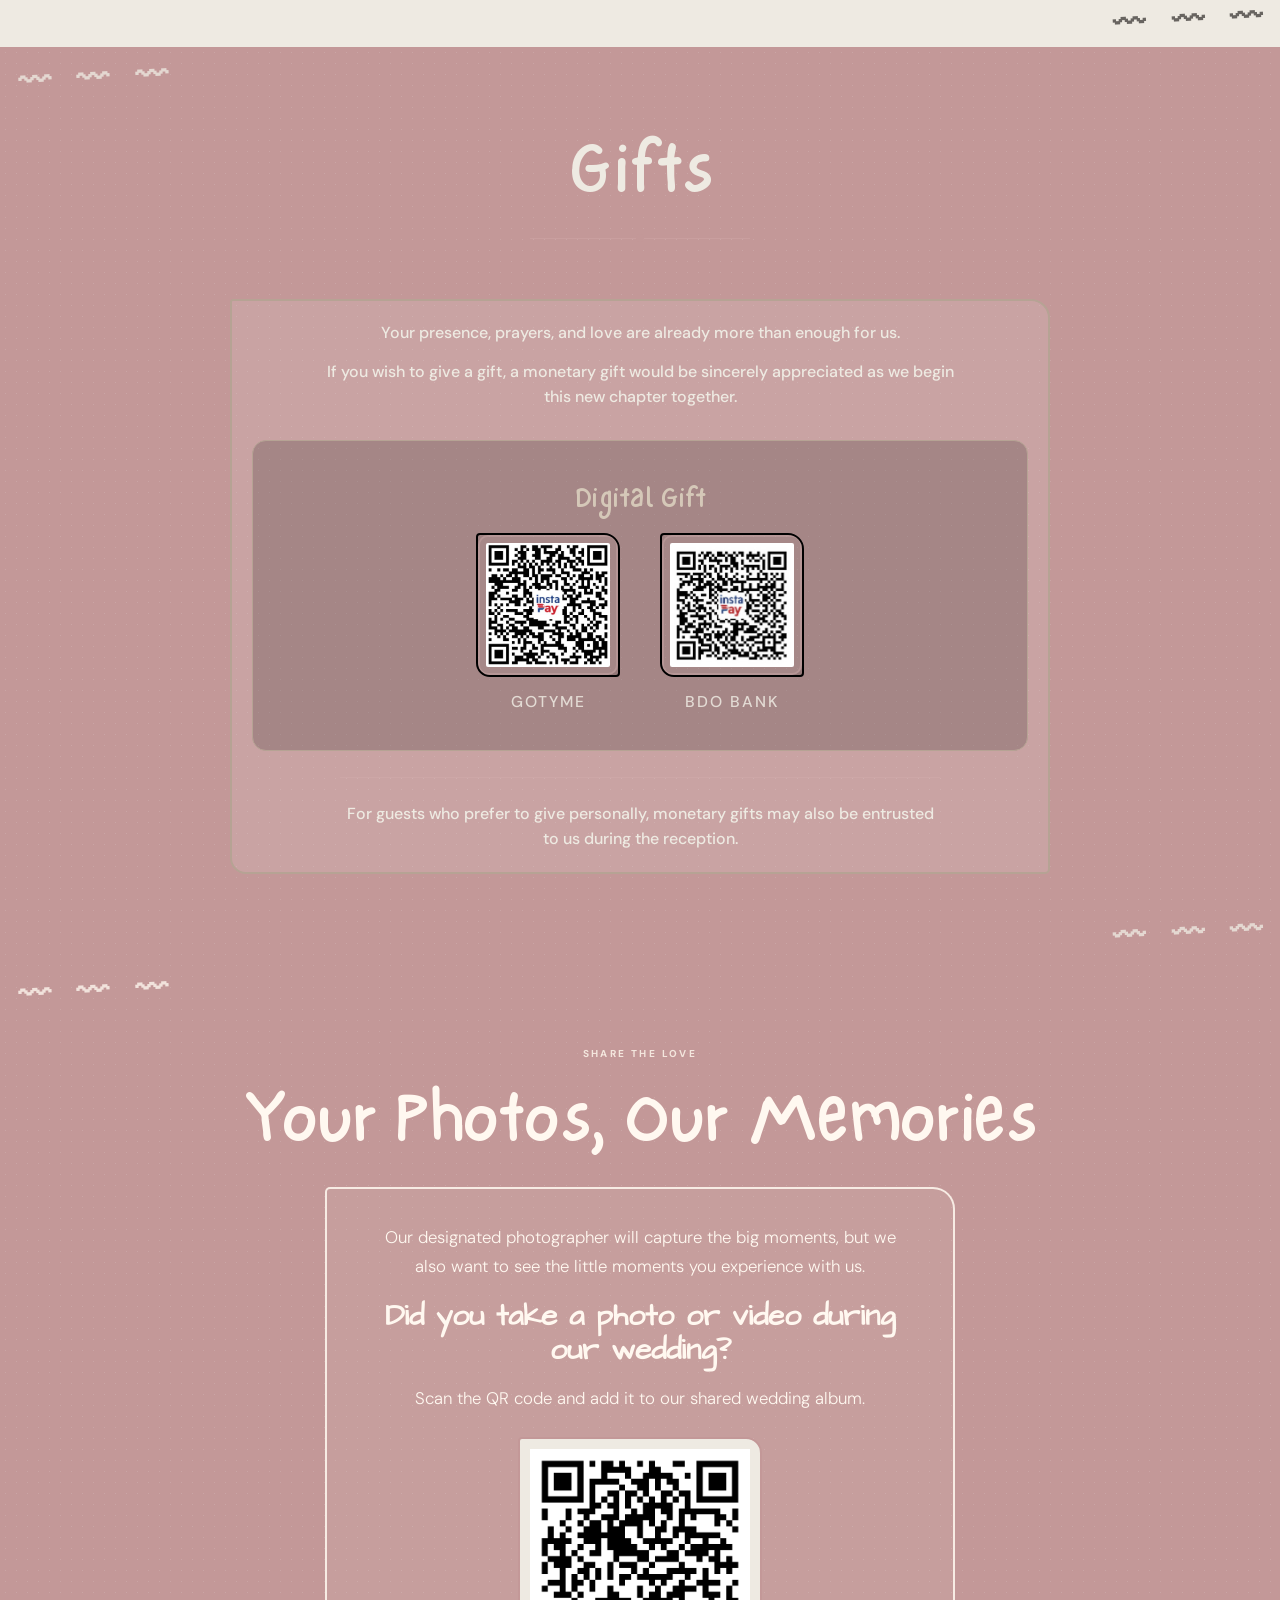
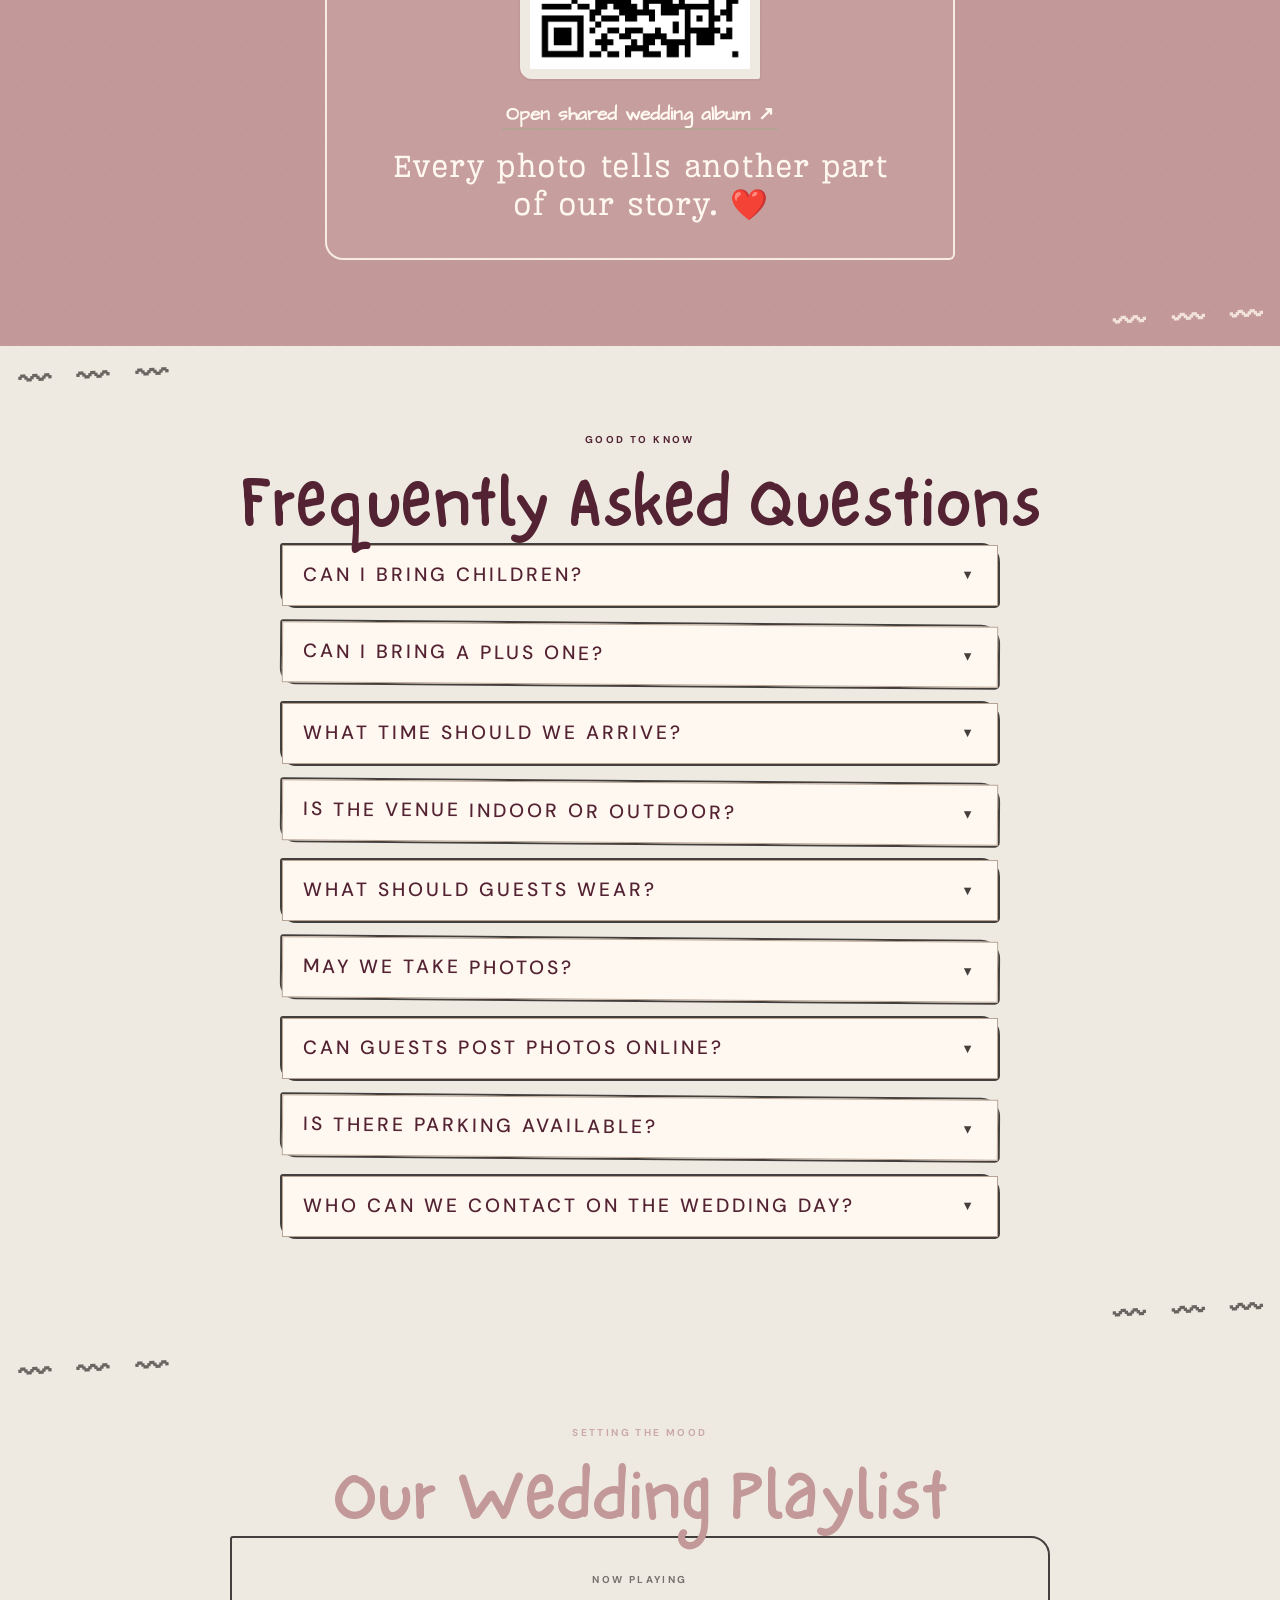
==== commit f679bf35: "Update index.html" ====
--- a/index.html
+++ b/index.html
@@ -1123,7 +1123,7 @@
 
             <a
                 class="photos-album-link"
-                href="https://photos.google.com/share/AF1QipO7aCQepxUdMn6xpsqvV2h7i7Nrti6wiseHFHBivShOehNTNbulWGLdW7MPPJEC7g?pli=1&amp;key=c2ZmbDBnSktKU250Mkc1aUNseE1RbThZZldVcEV3"
+                href="https://photos.google.com/share/AF1QipO76r8KCxnr_82hLLKF-DrrKoqSqvG_AyaCKh7_z4RcfhjgqOFOStPJ_rgcD-_q9g?key=R3dHMHM4X3dDem5wVVlhMG51cGJaUUZENllUNHF3"
                 target="_blank"
                 rel="noopener noreferrer">
                 Open shared wedding album <span aria-hidden="true">↗</span>
--- a/css/style.css
+++ b/css/style.css
@@ -332,7 +332,7 @@
 .hero .subtitle {
     text-transform: uppercase;
     letter-spacing: 6px;
-    font-size: 11px;
+    font-size: 13px;
     color: rgba(241, 229, 209, 0.88);
     margin-bottom: 28px;
     font-weight: 500;
@@ -340,7 +340,8 @@
 
 .hero h1 {
     font-family: 'One Little Font', cursive;
-    font-size: clamp(4.4rem, 12vw, 8rem);
+    /* font-size: clamp(4.4rem, 12vw, 8rem); */
+    font-size: clamp(4.8rem, 13vw, 9rem);
     font-weight: 500;
     line-height: 0.95;
     overflow-wrap: anywhere;
@@ -1733,7 +1734,7 @@
 
     .date {
         letter-spacing: 2px;
-        font-size: 10px;
+        font-size: 18px;
     }
 
     .section-subtitle,
@@ -2015,6 +2016,10 @@
     letter-spacing: 2.4px !important;
 }
 
+.hero .subtitle {
+    font-size: 15px !important;
+}
+
 section h2,
 .story-content h3,
 .detail-card h3,
@@ -2030,7 +2035,7 @@
     font-family: 'One Little Font', cursive !important;
     font-weight: 700 !important;
     color: var(--bg) !important;
-    font-size: clamp(4.1rem, 11vw, 7.5rem) !important;
+    font-size: clamp(4.8rem, 13vw, 9rem) !important;
     line-height: .88;
     text-shadow: 1px 1px 0 rgba(120,12,37,.18);
 }
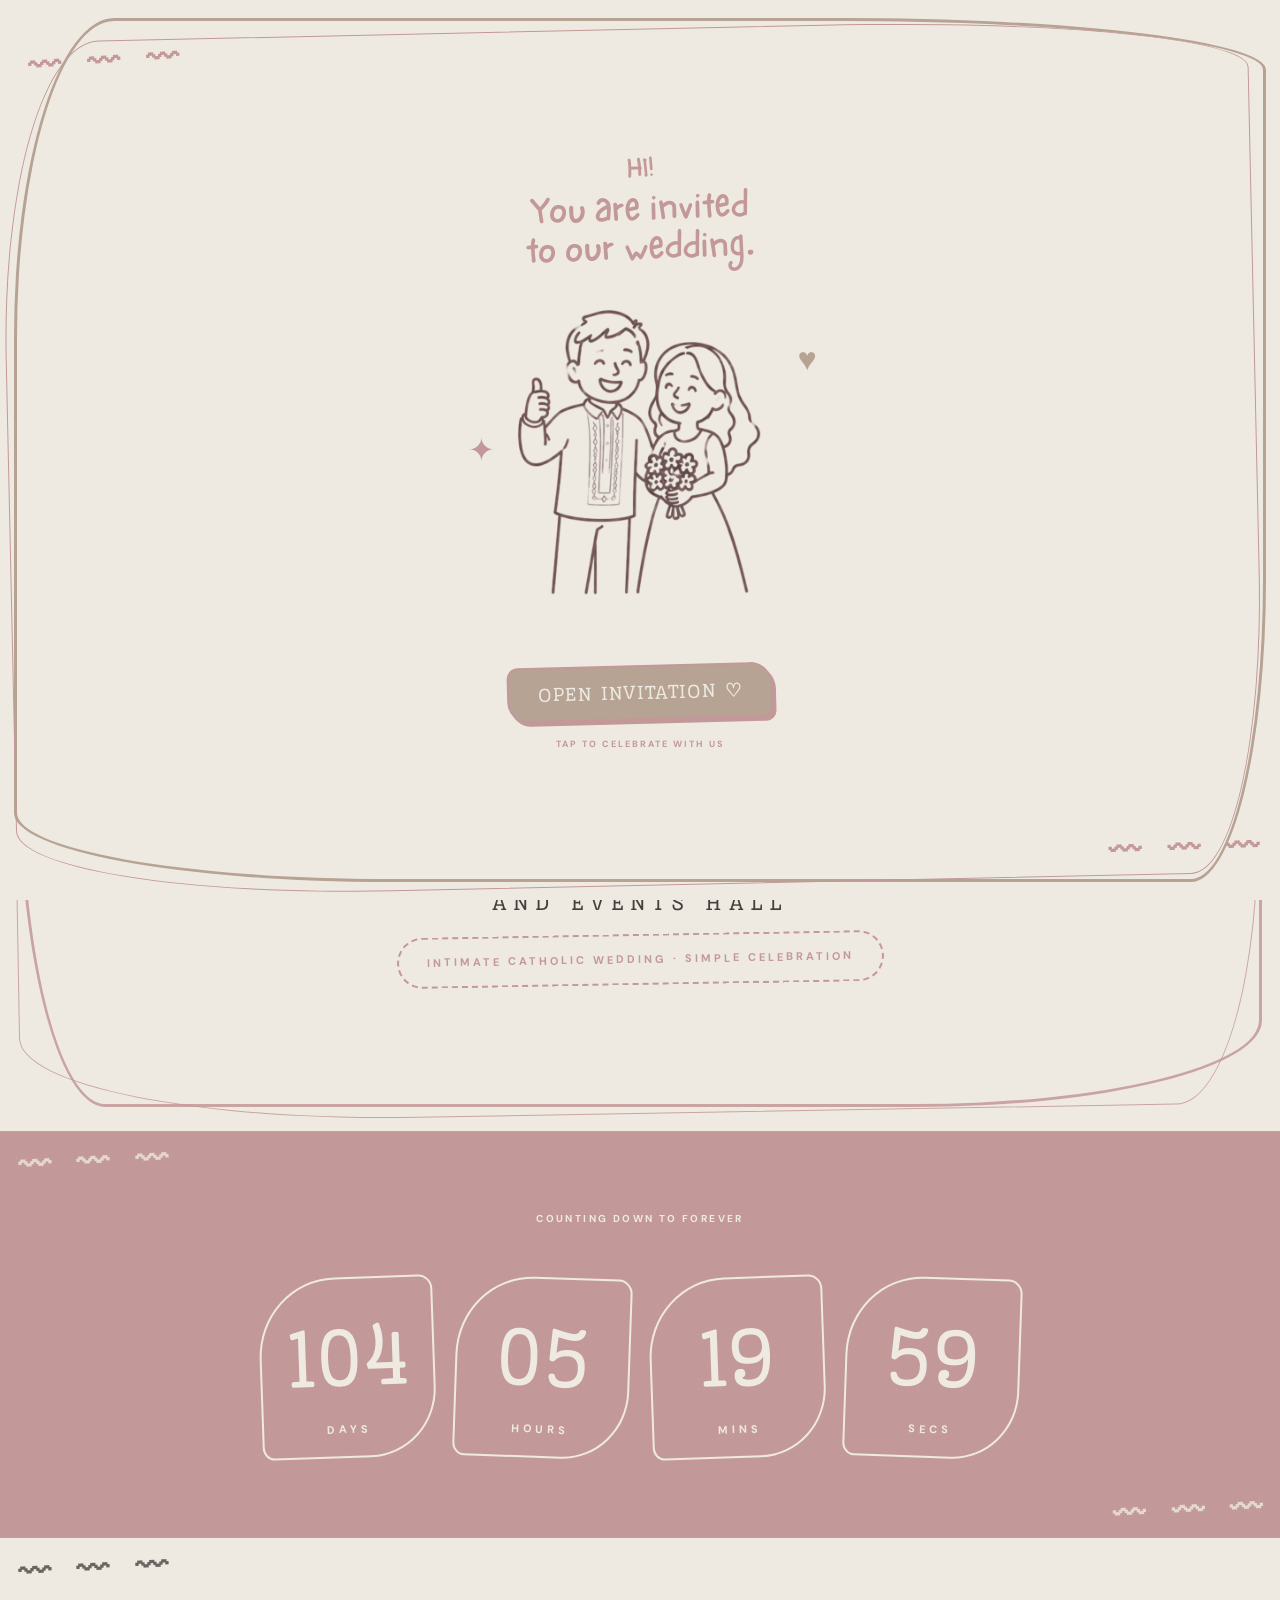
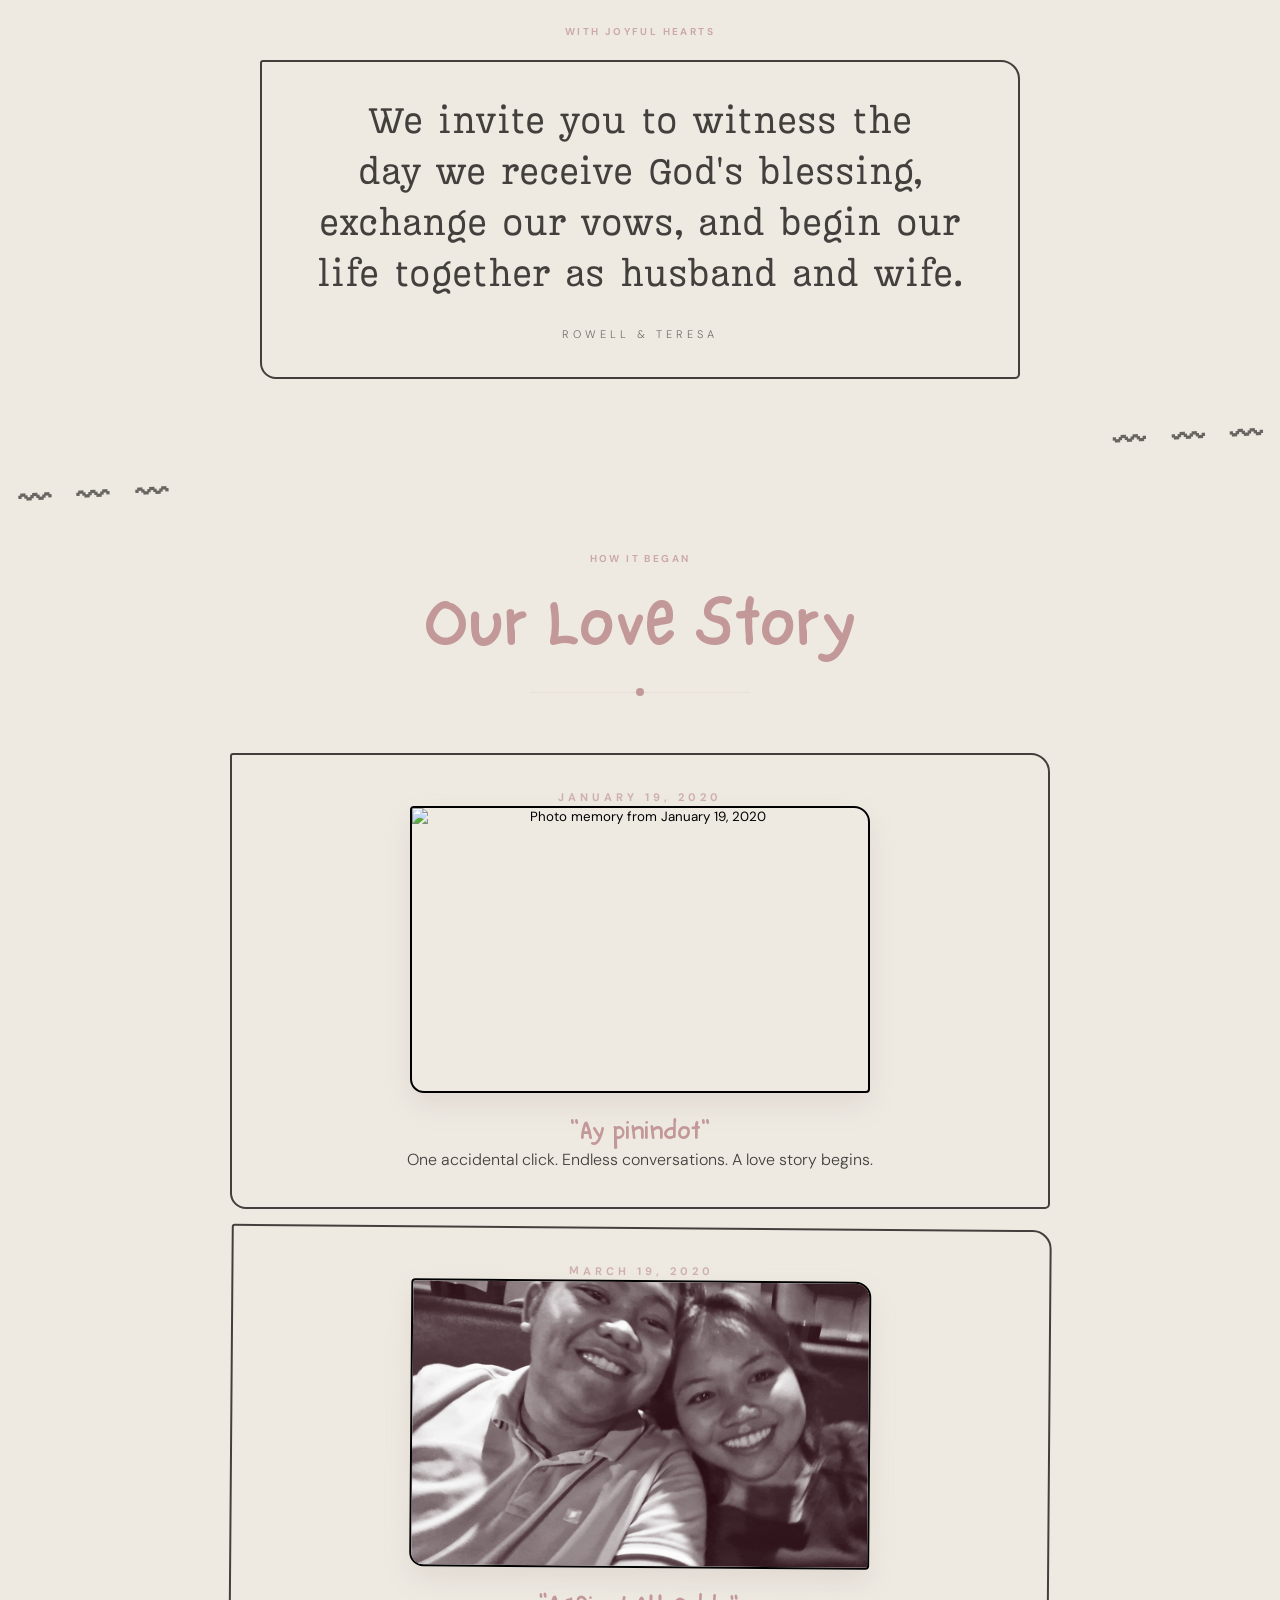
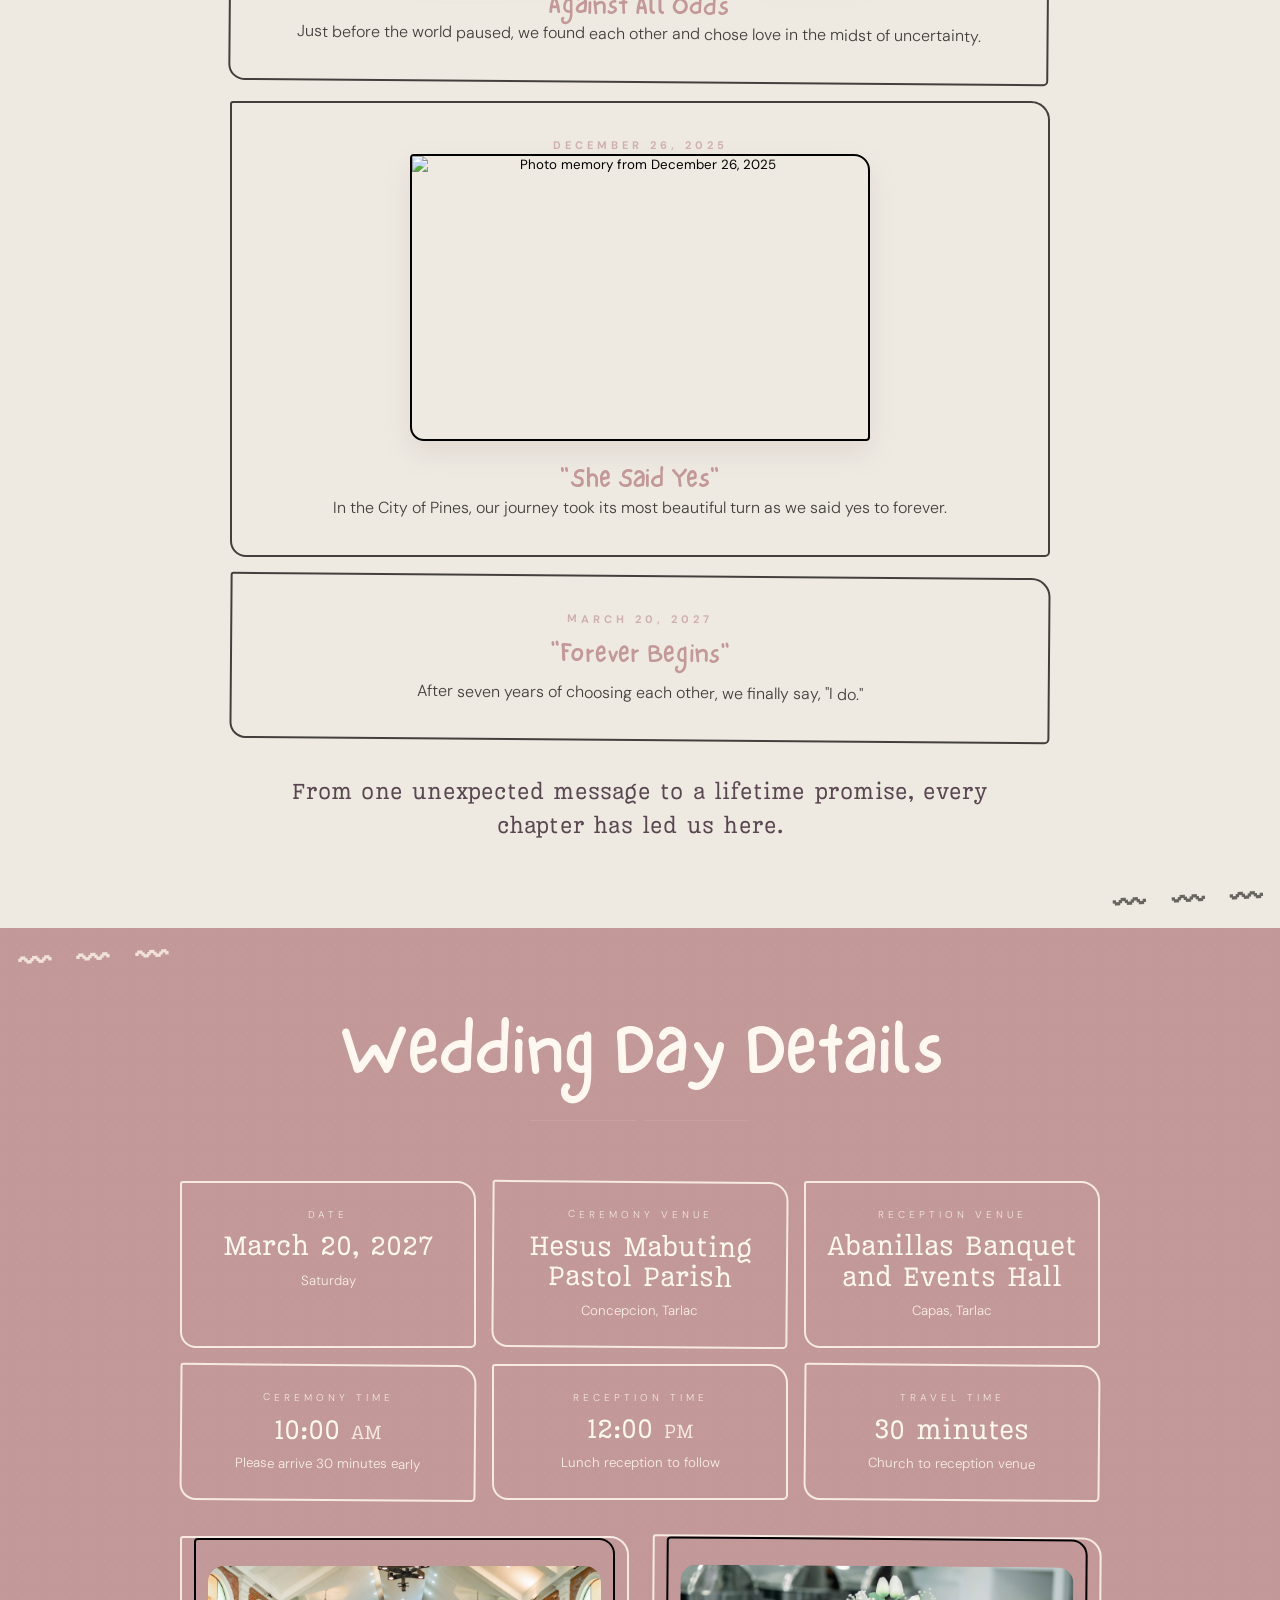
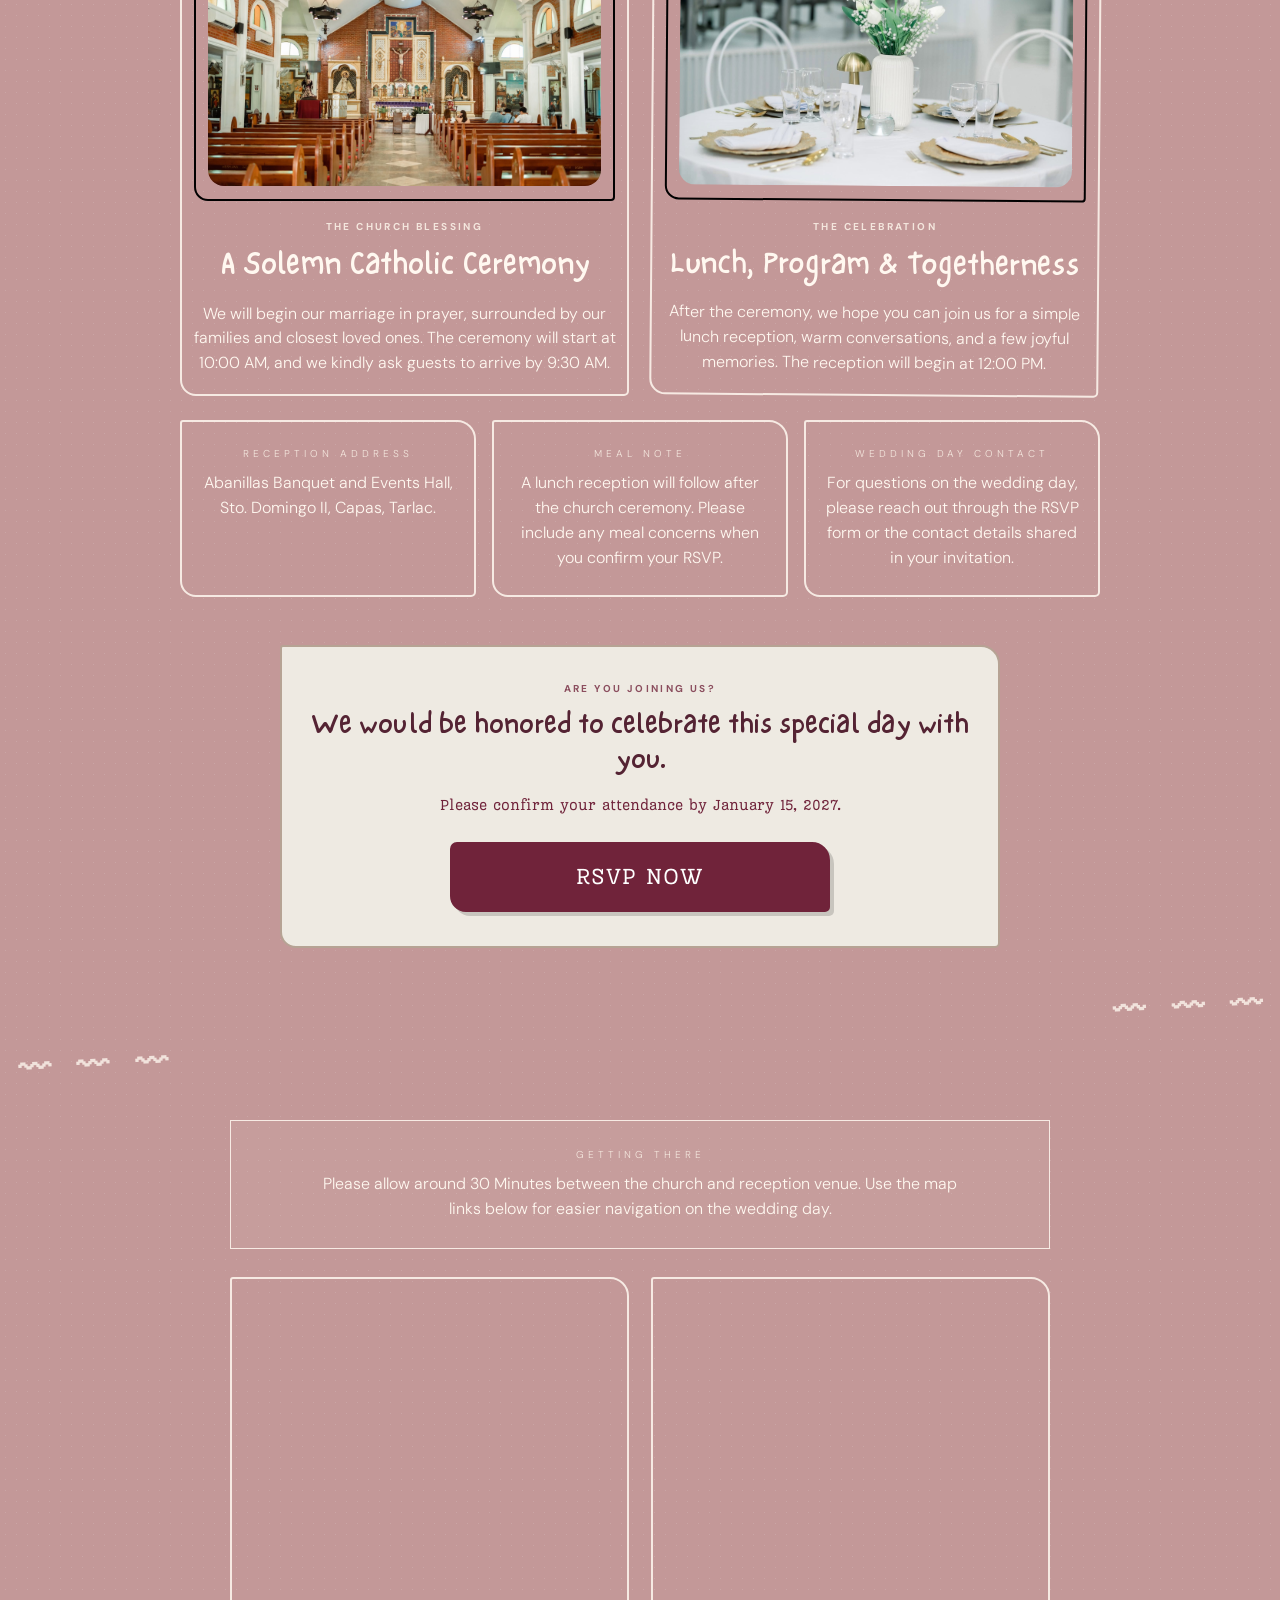
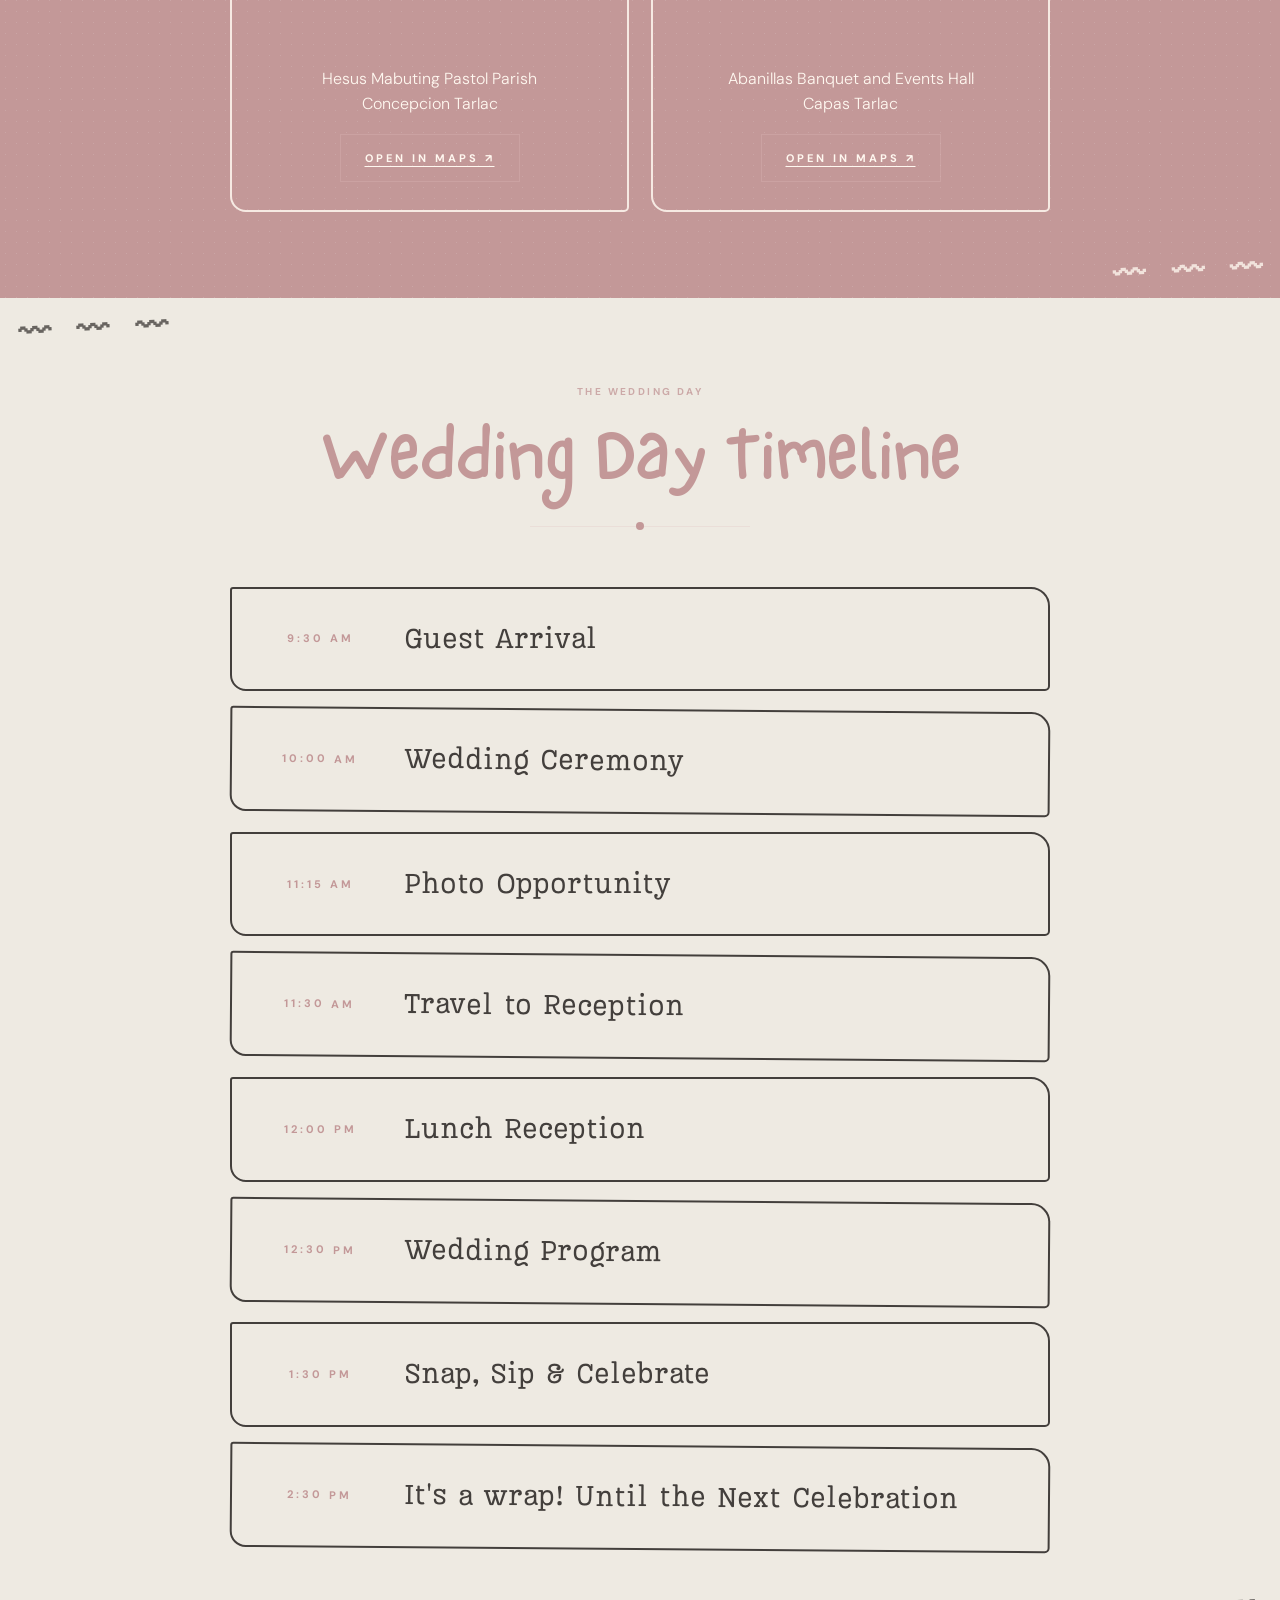
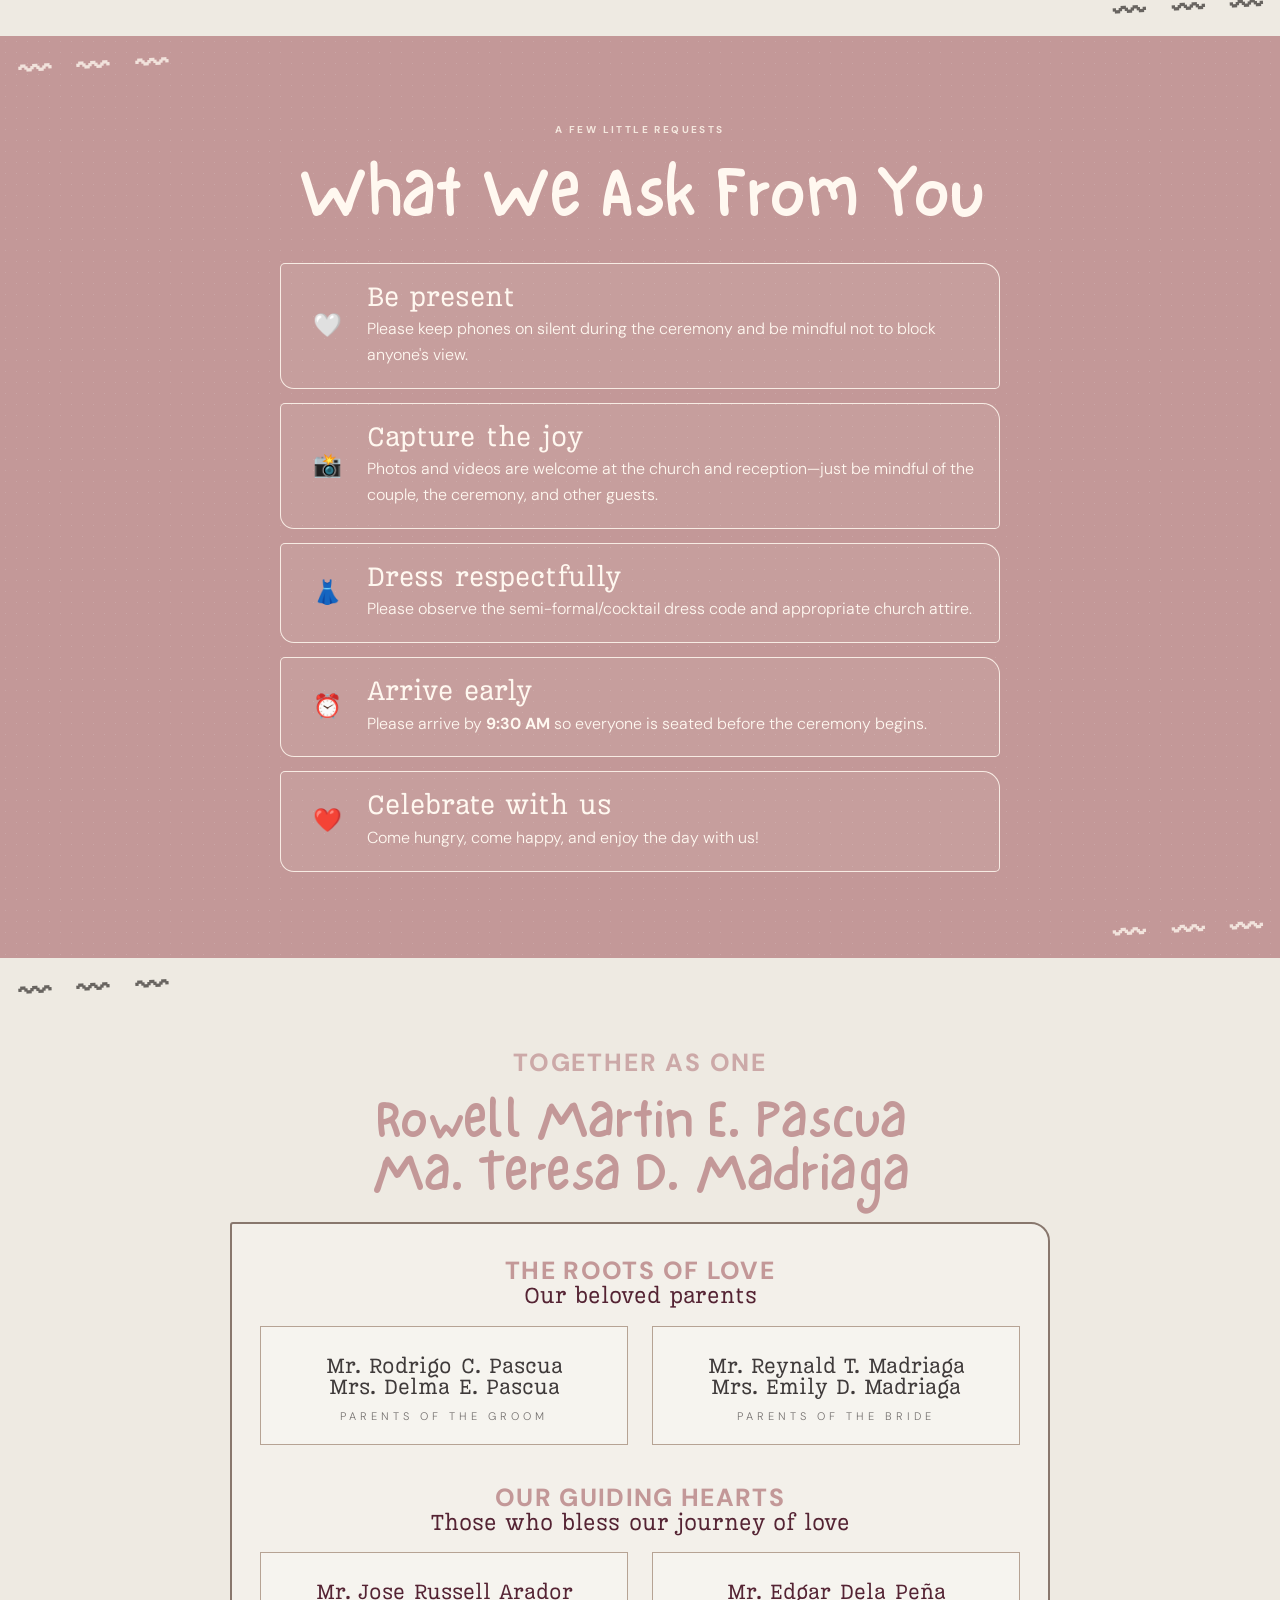
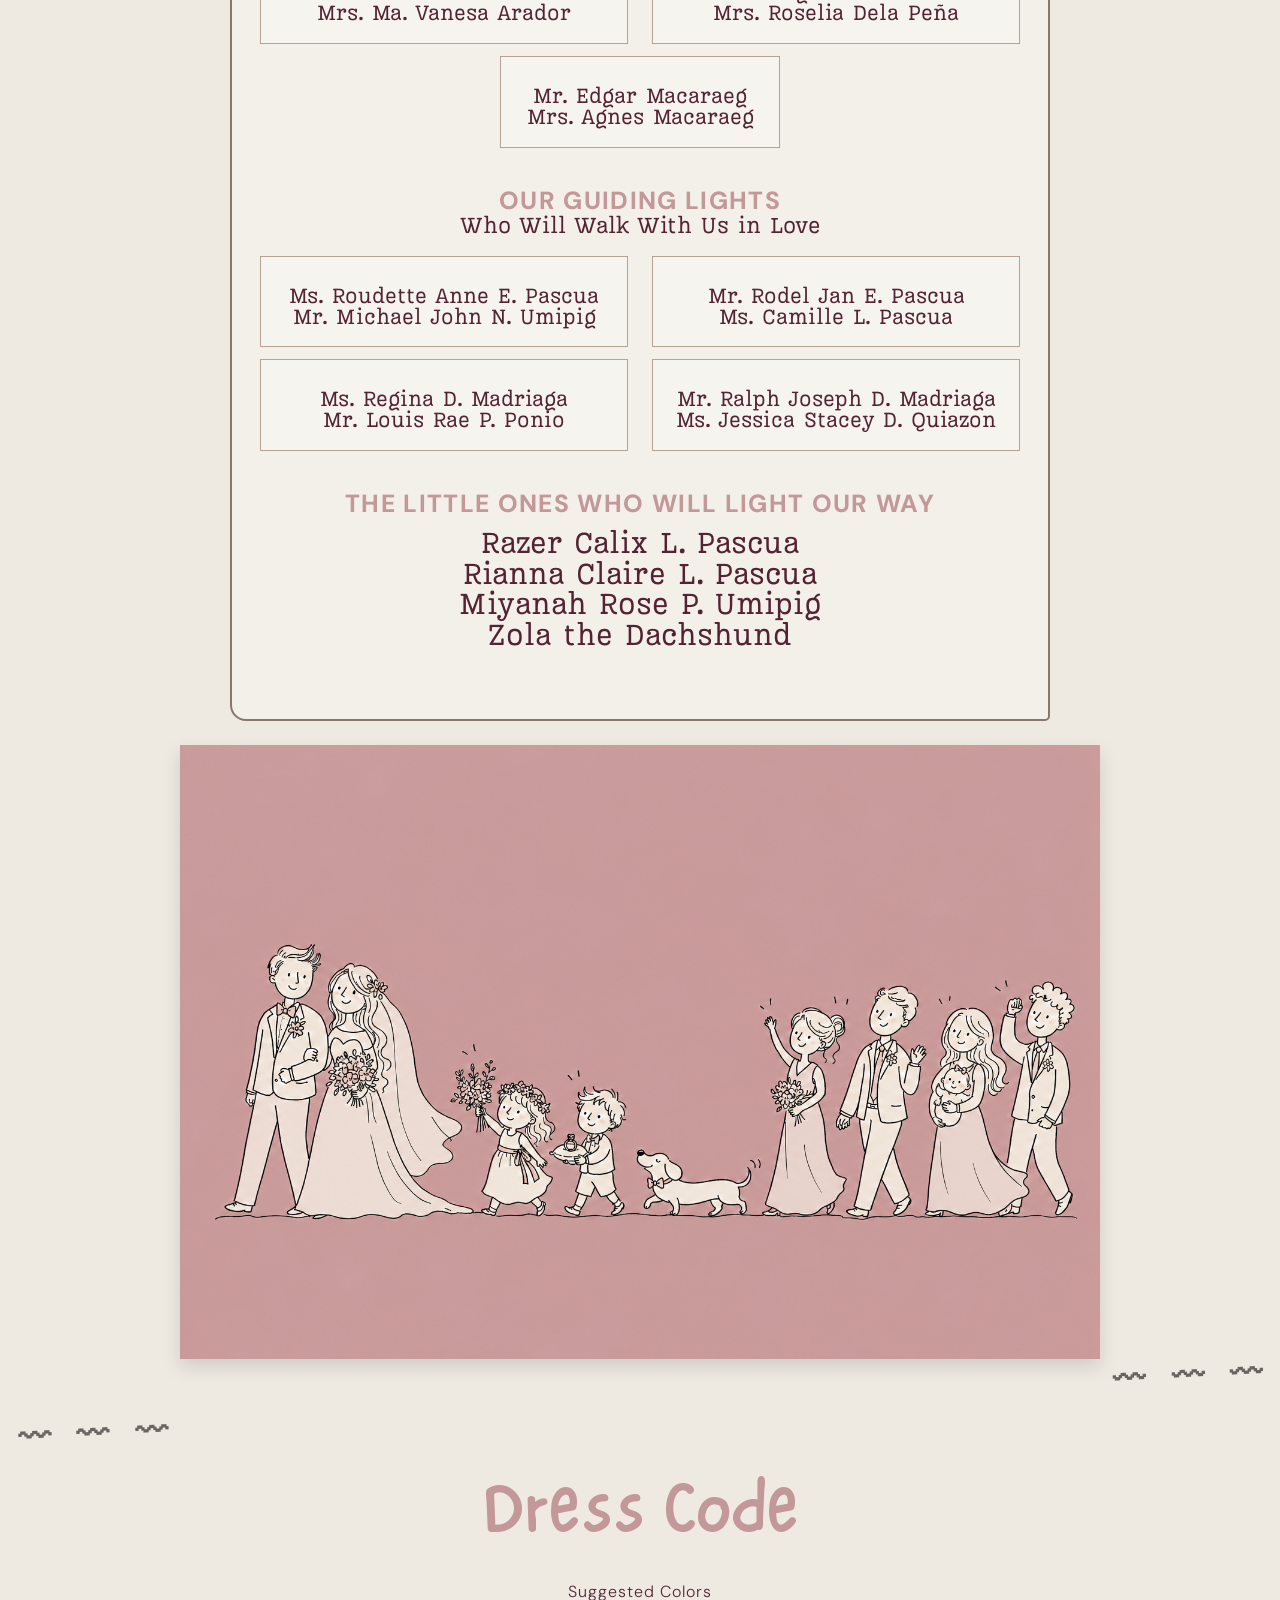
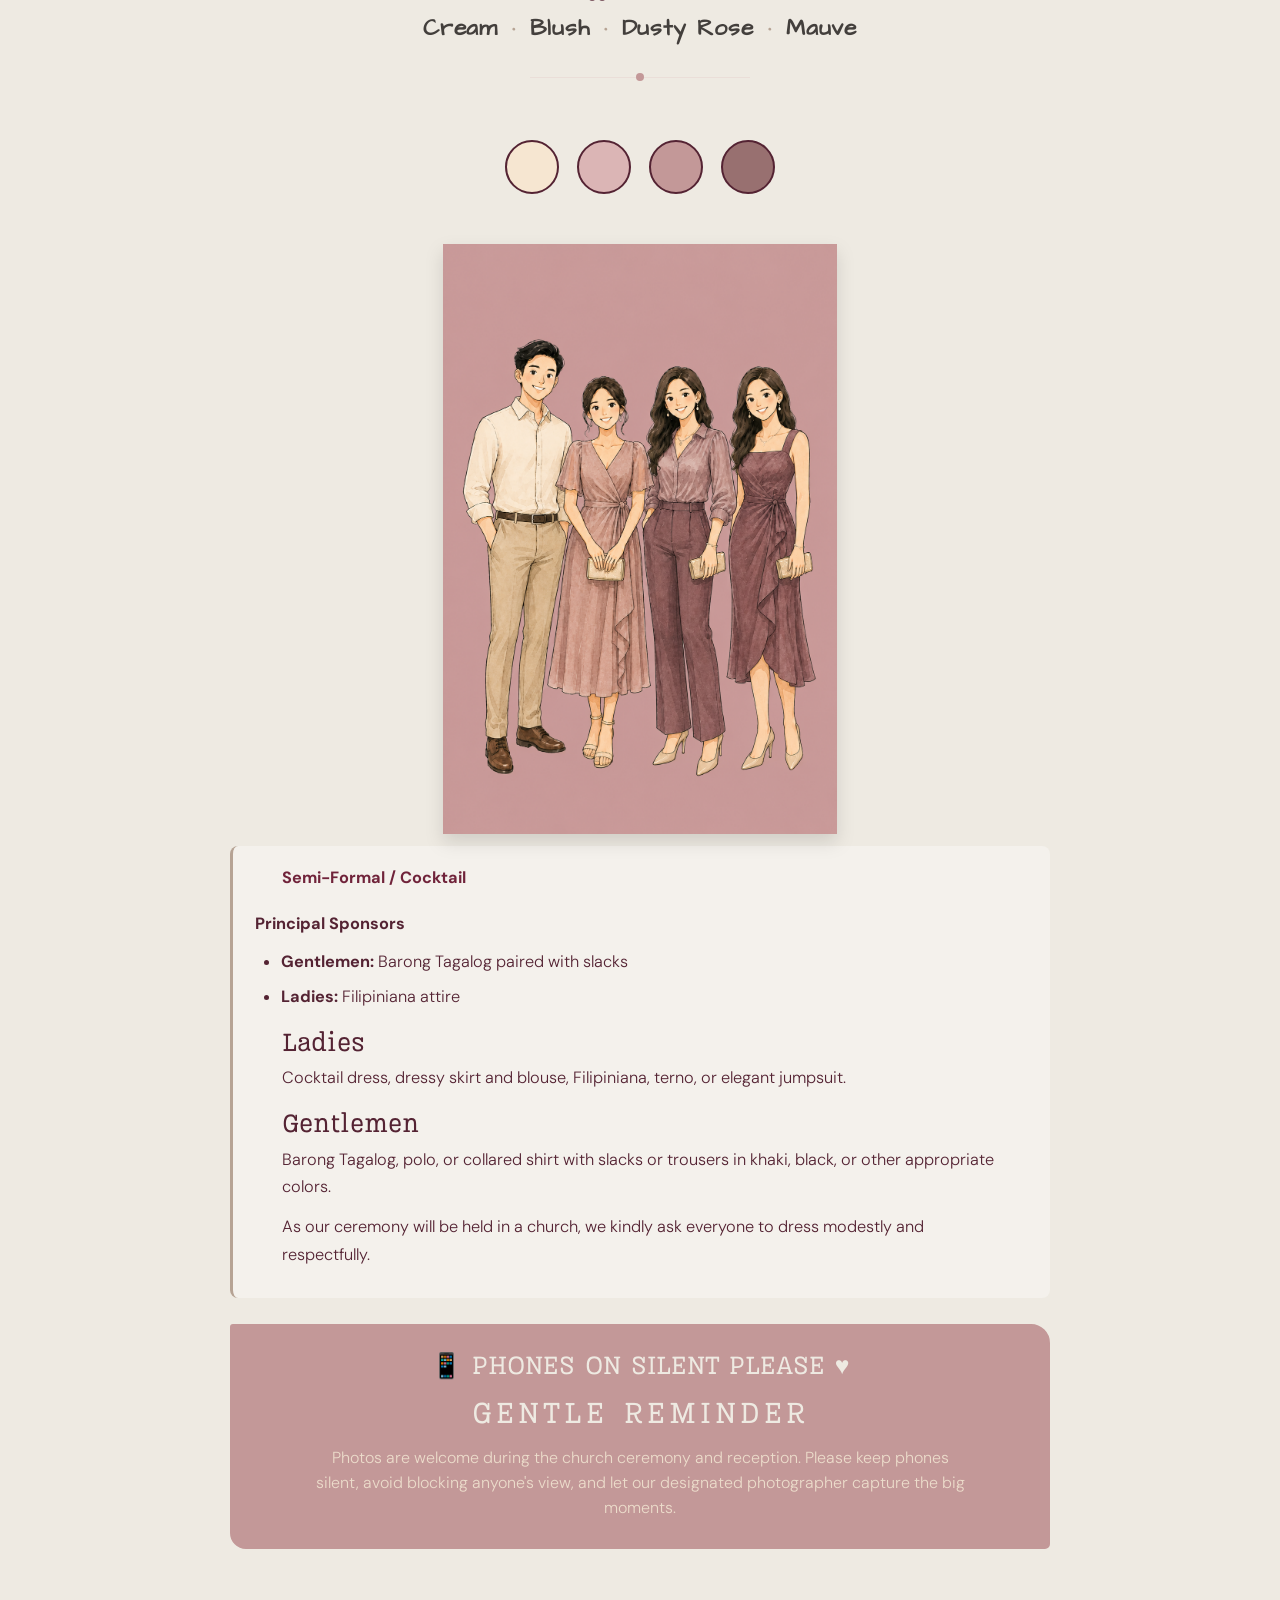
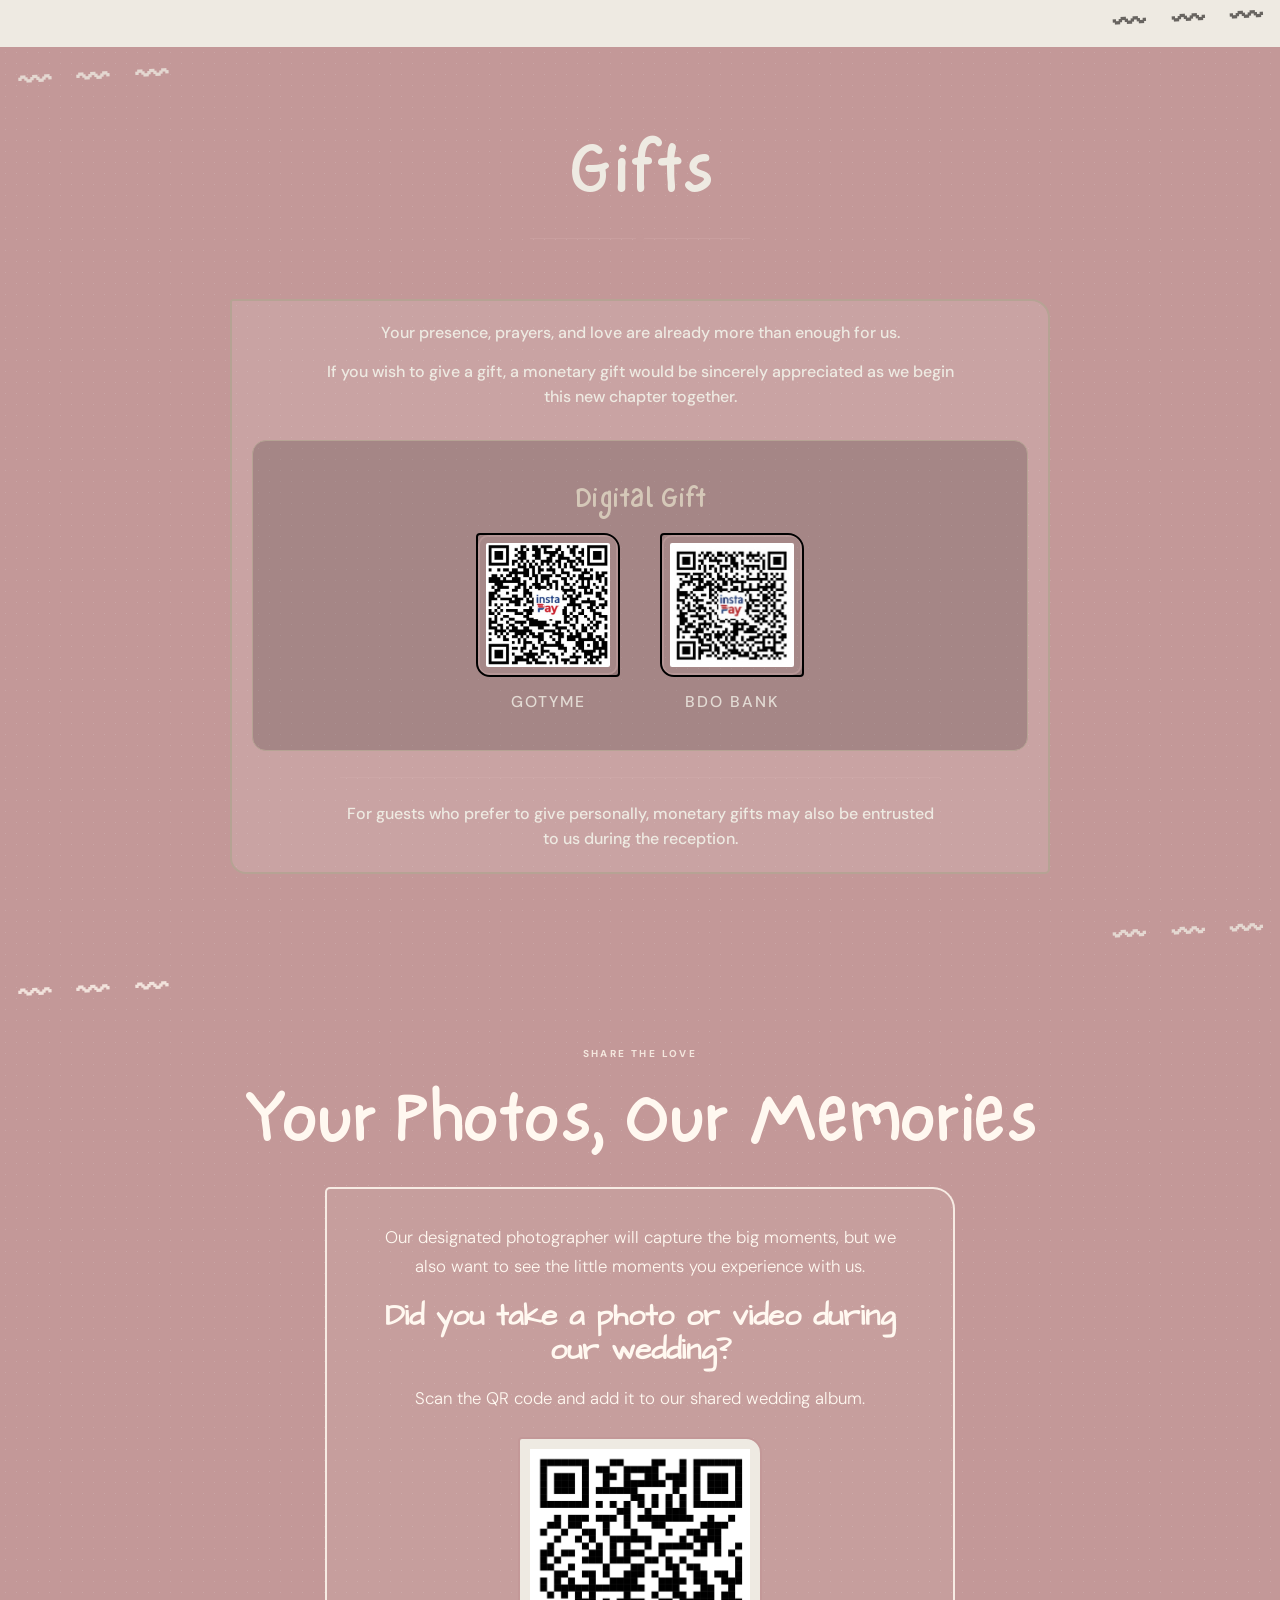
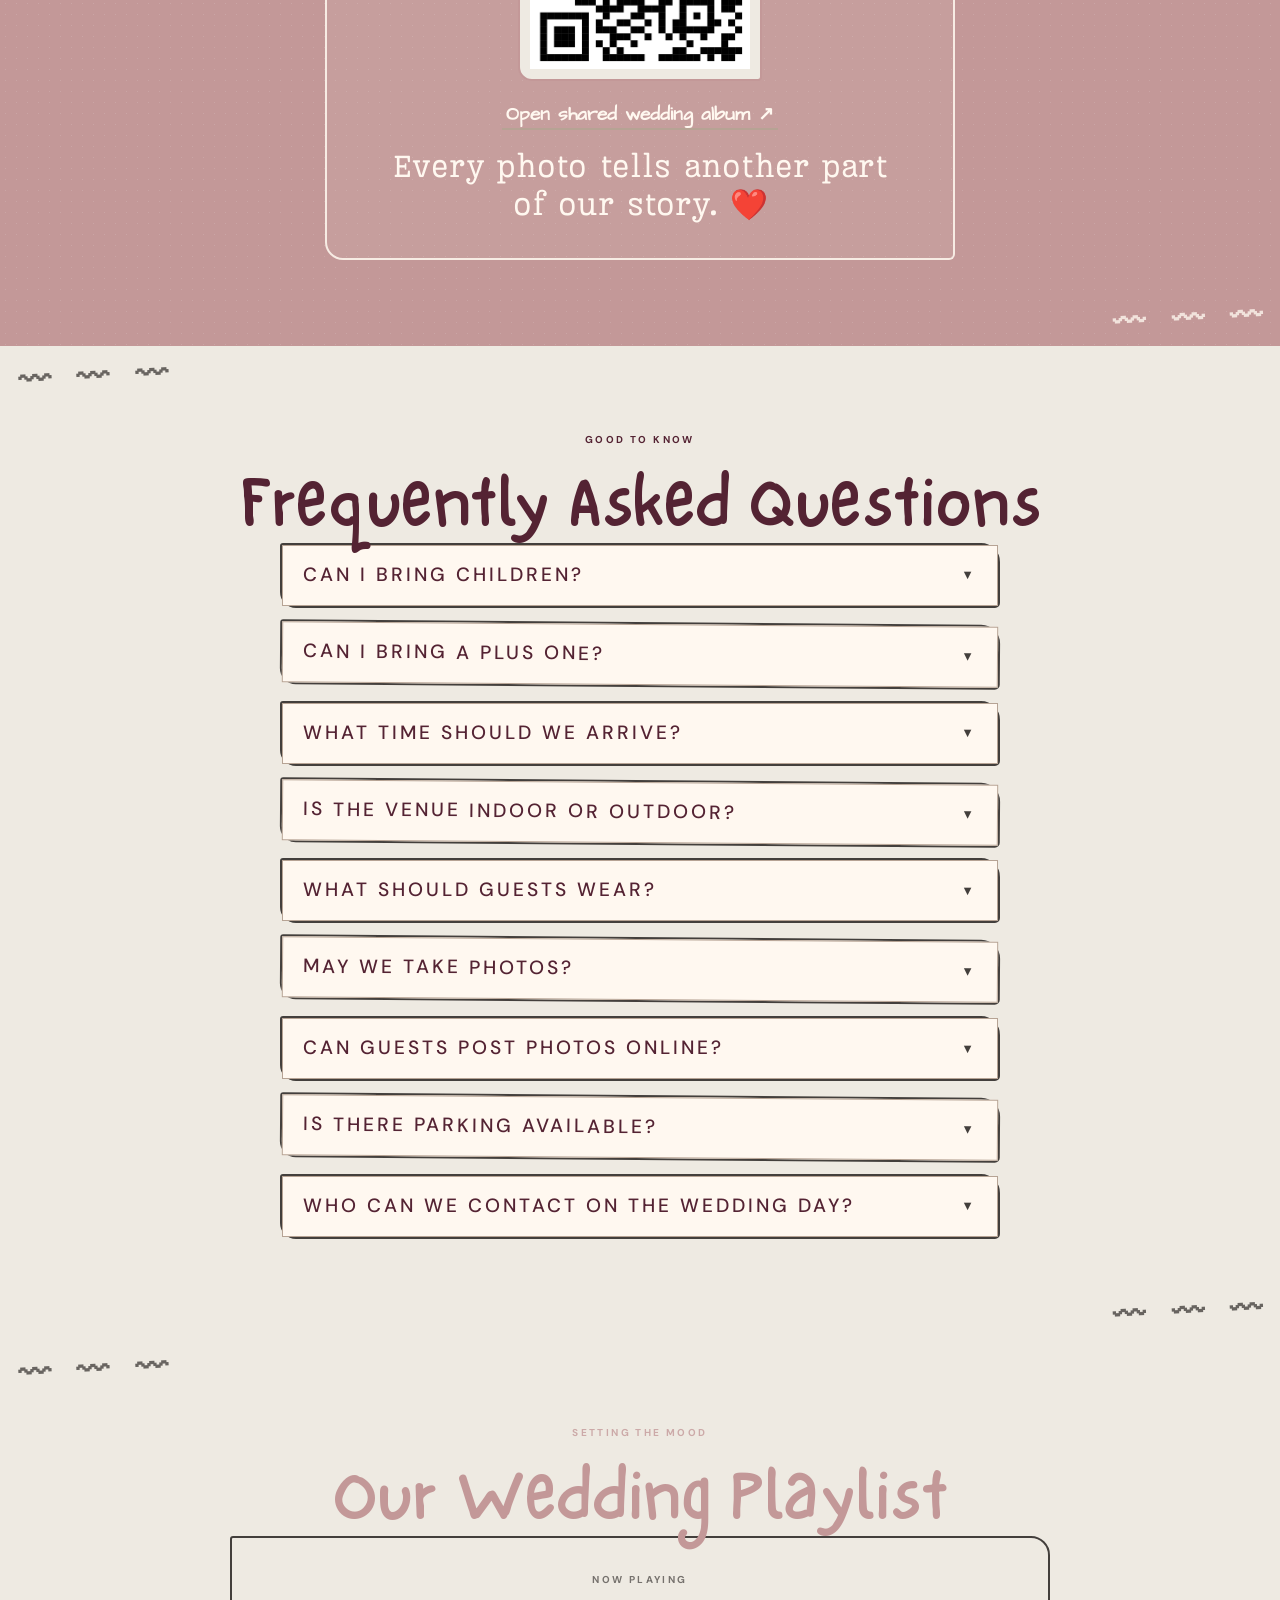
==== commit 962aec68: "Update index.html" ====
--- a/index.html
+++ b/index.html
@@ -40,6 +40,8 @@
     <link href="https://fonts.googleapis.com/css2?family=Cormorant+Garamond:wght@300;400;500;600;700&family=Montserrat:wght@200;300;400;500&display=swap" rel="stylesheet">
 
     <link rel="stylesheet" href="css/style.css">
+
+    <link rel="icon" type="image/png" href="/favicon.png">
 </head>
 <body>
 
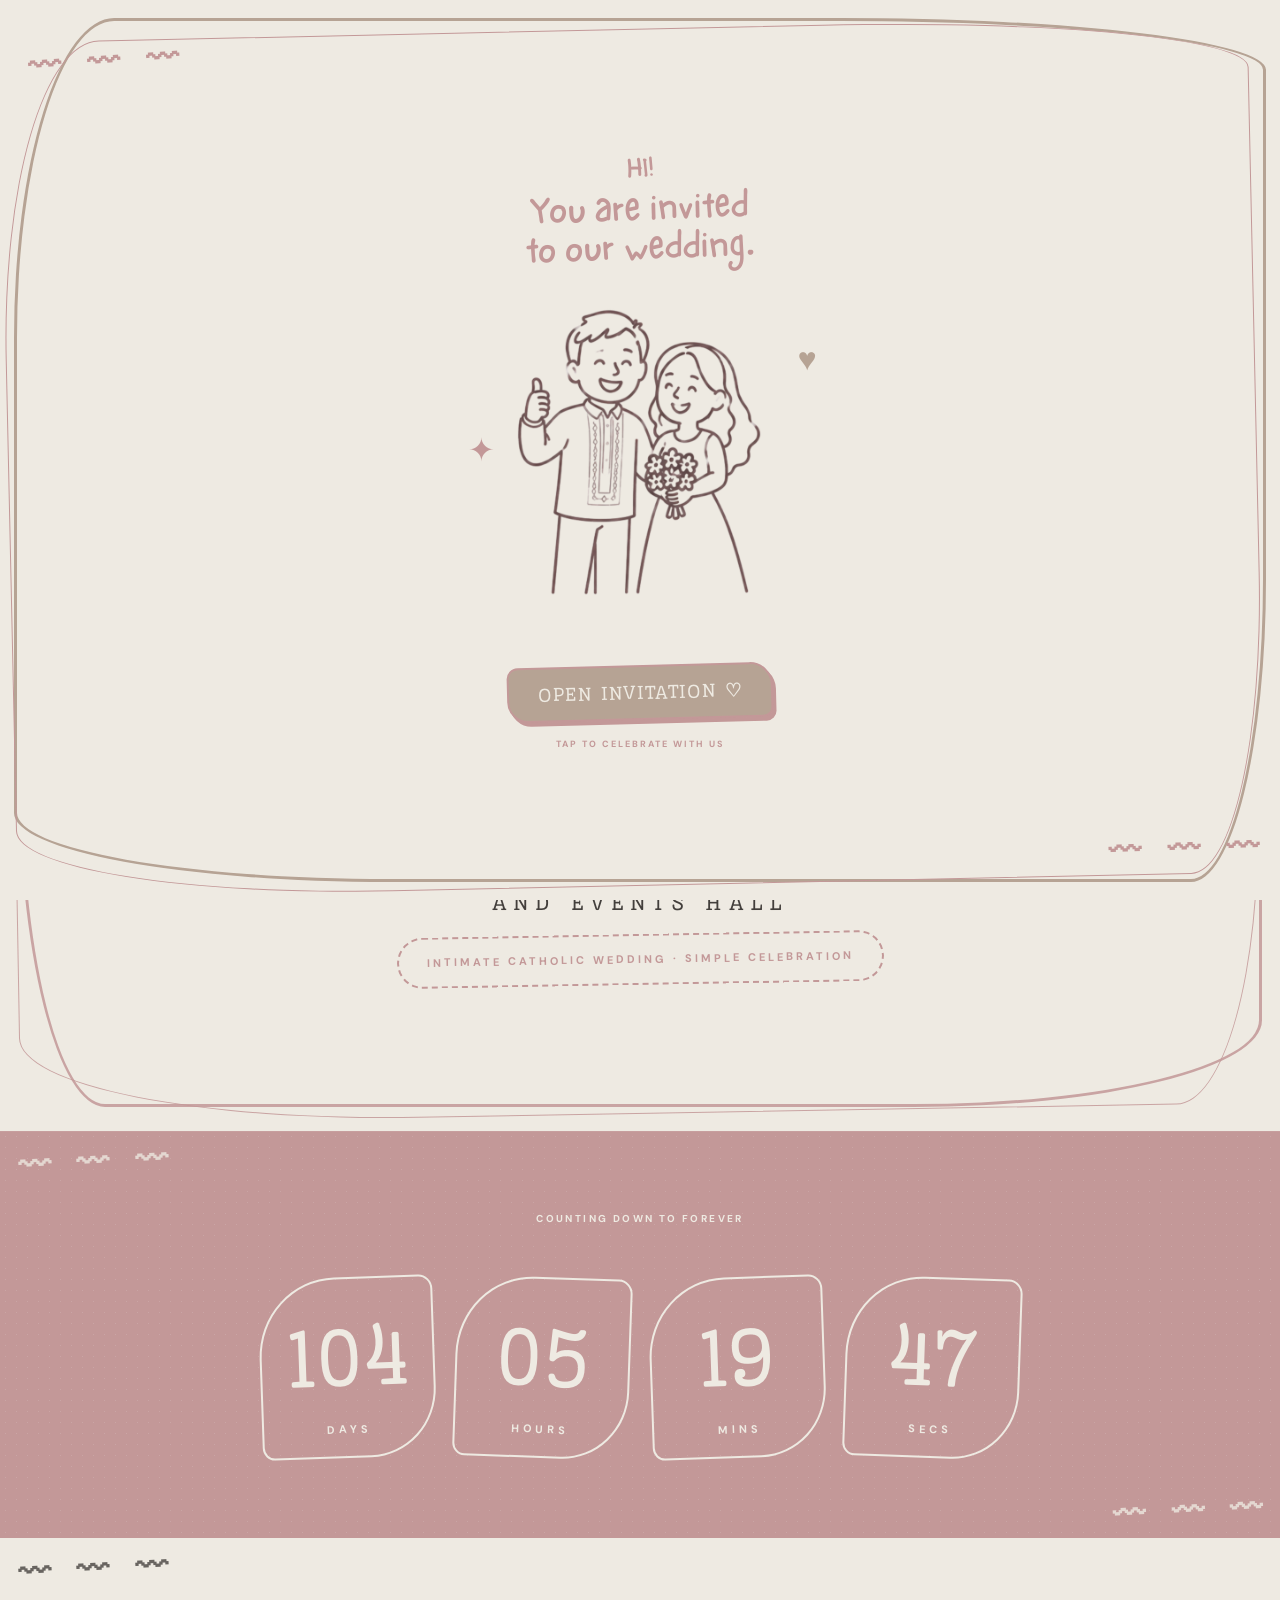
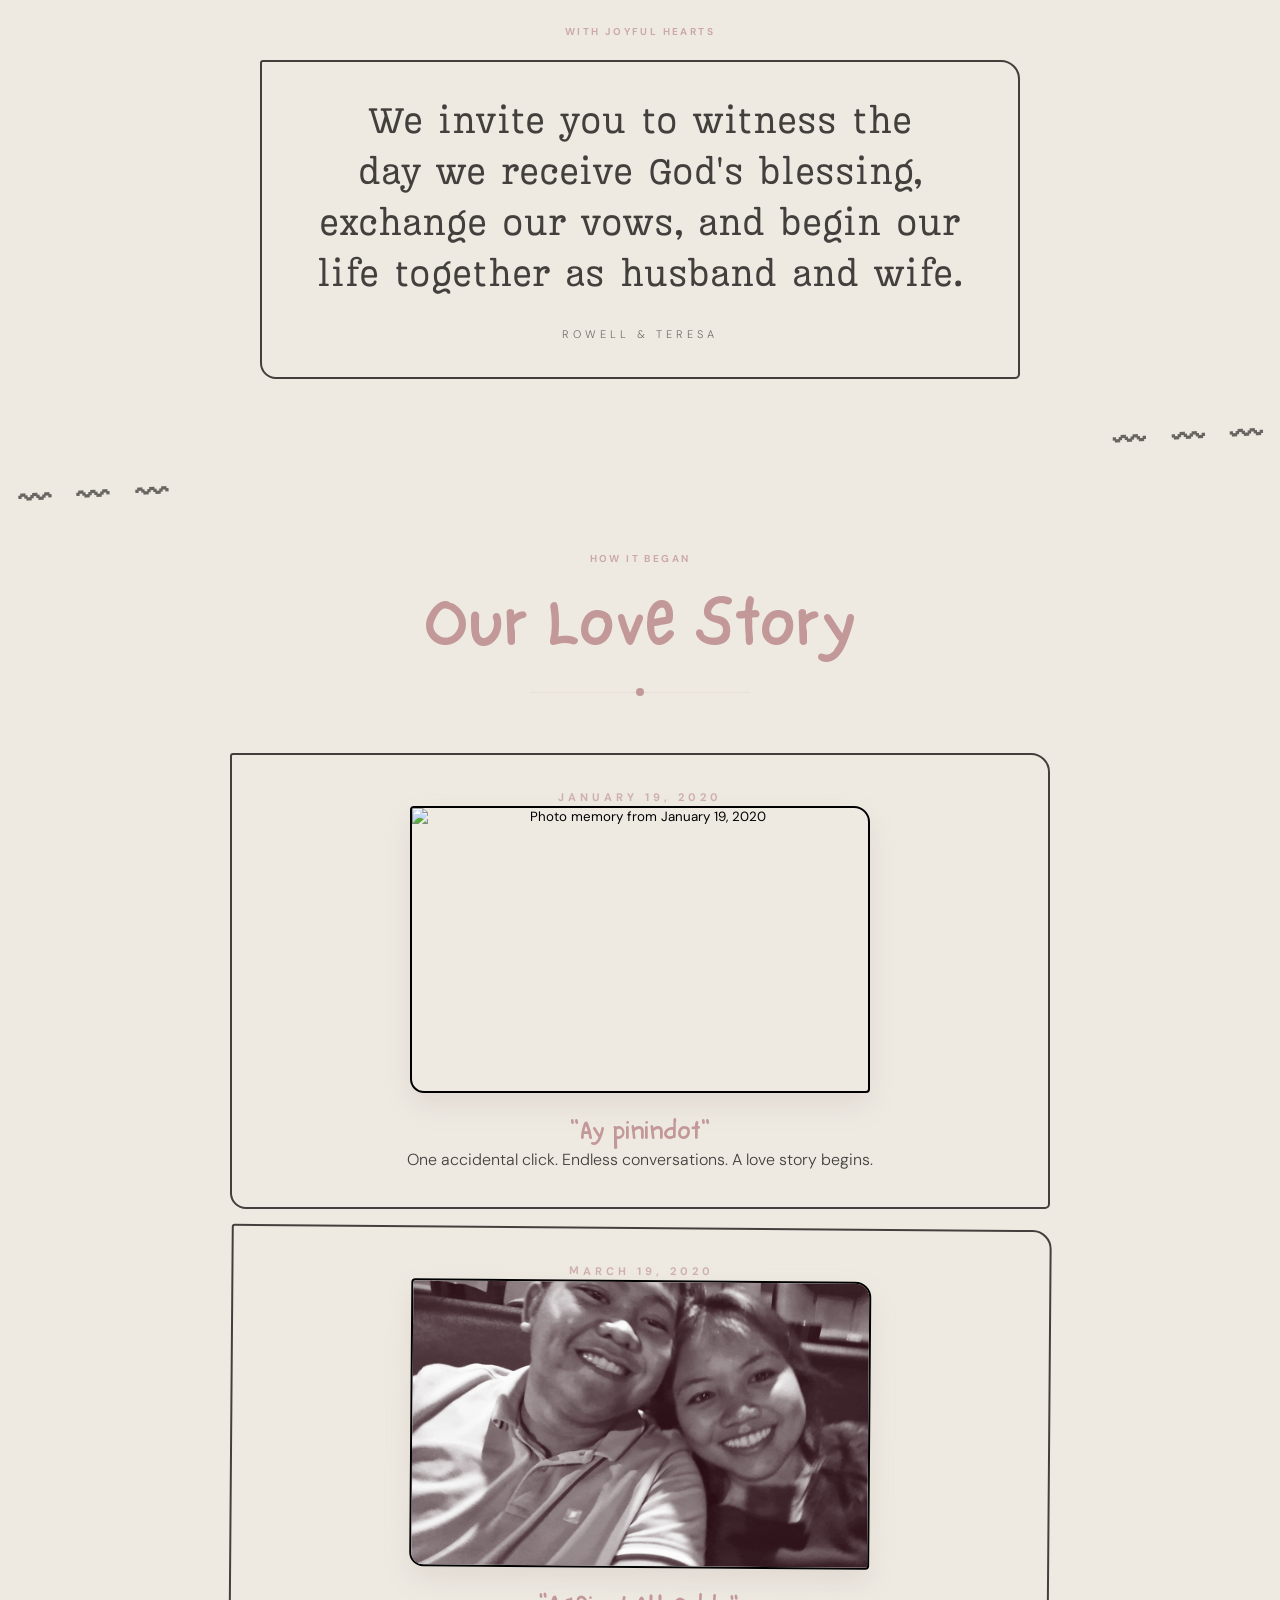
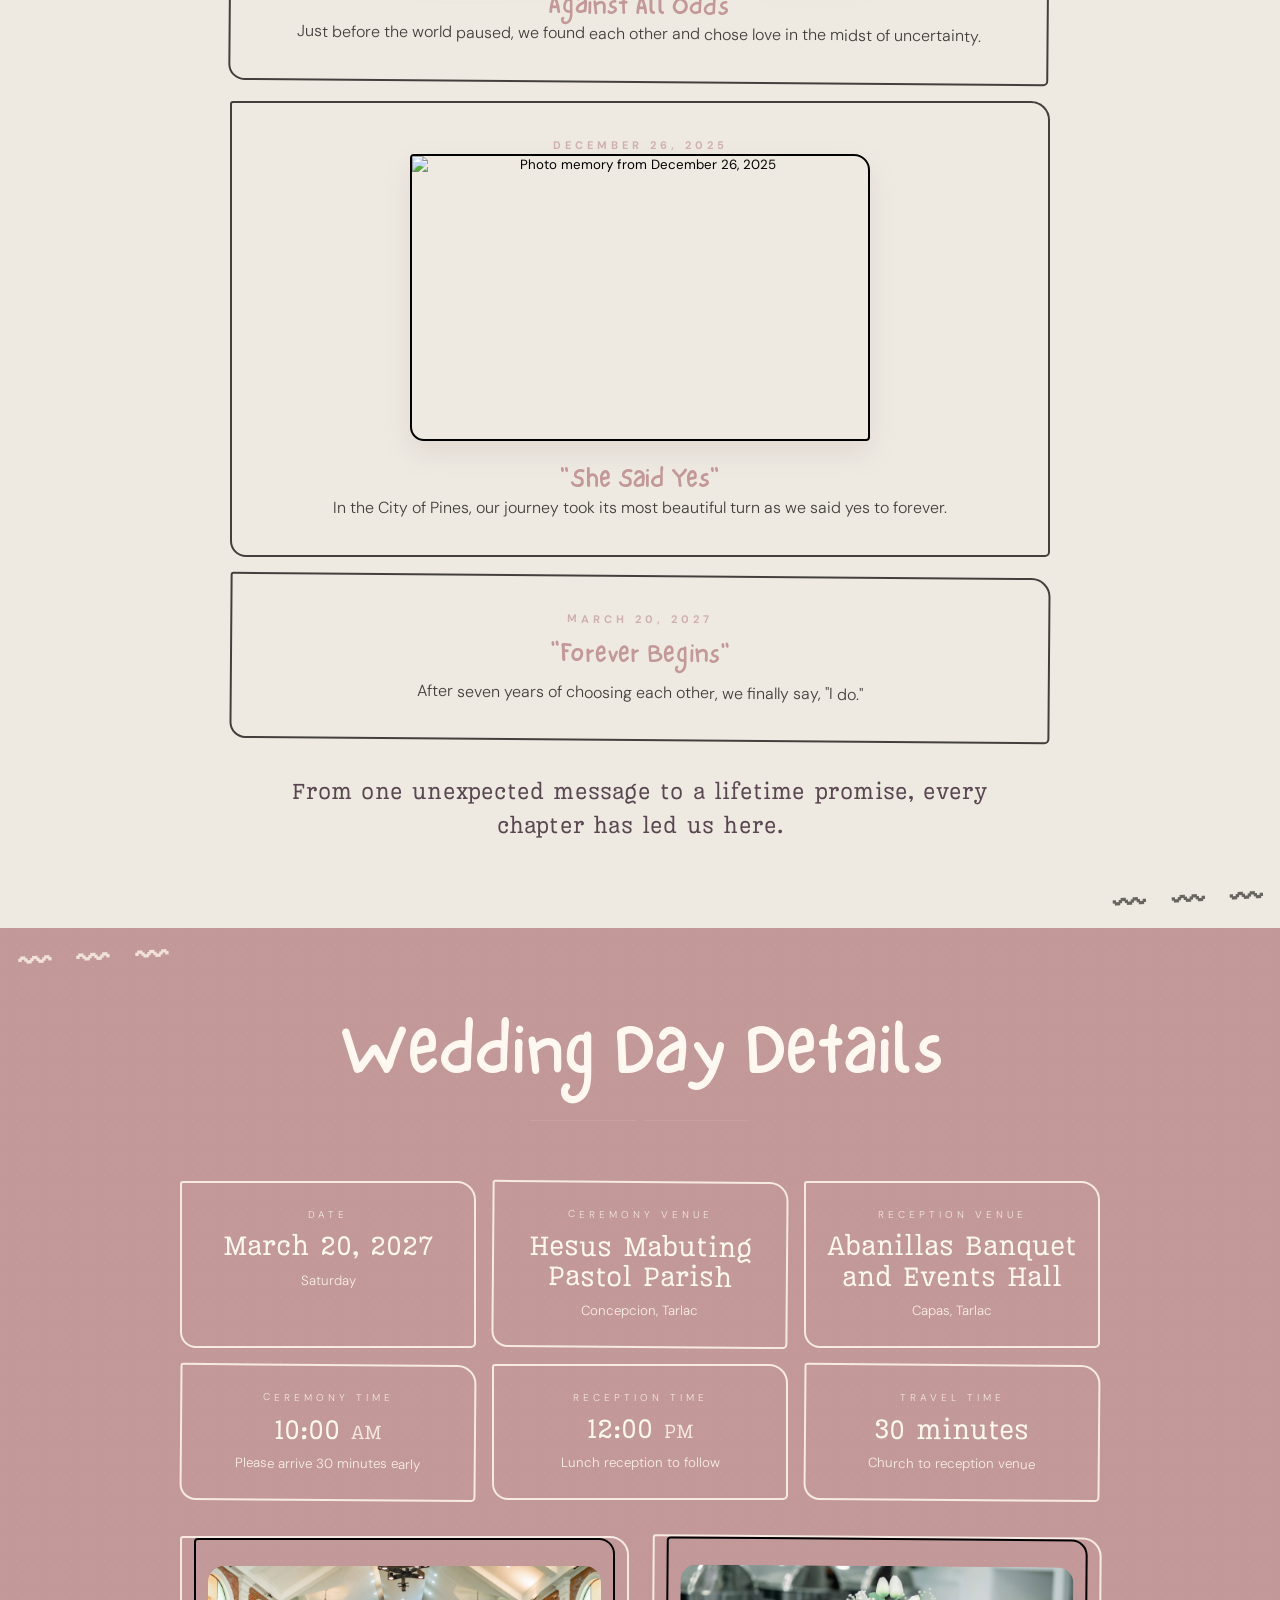
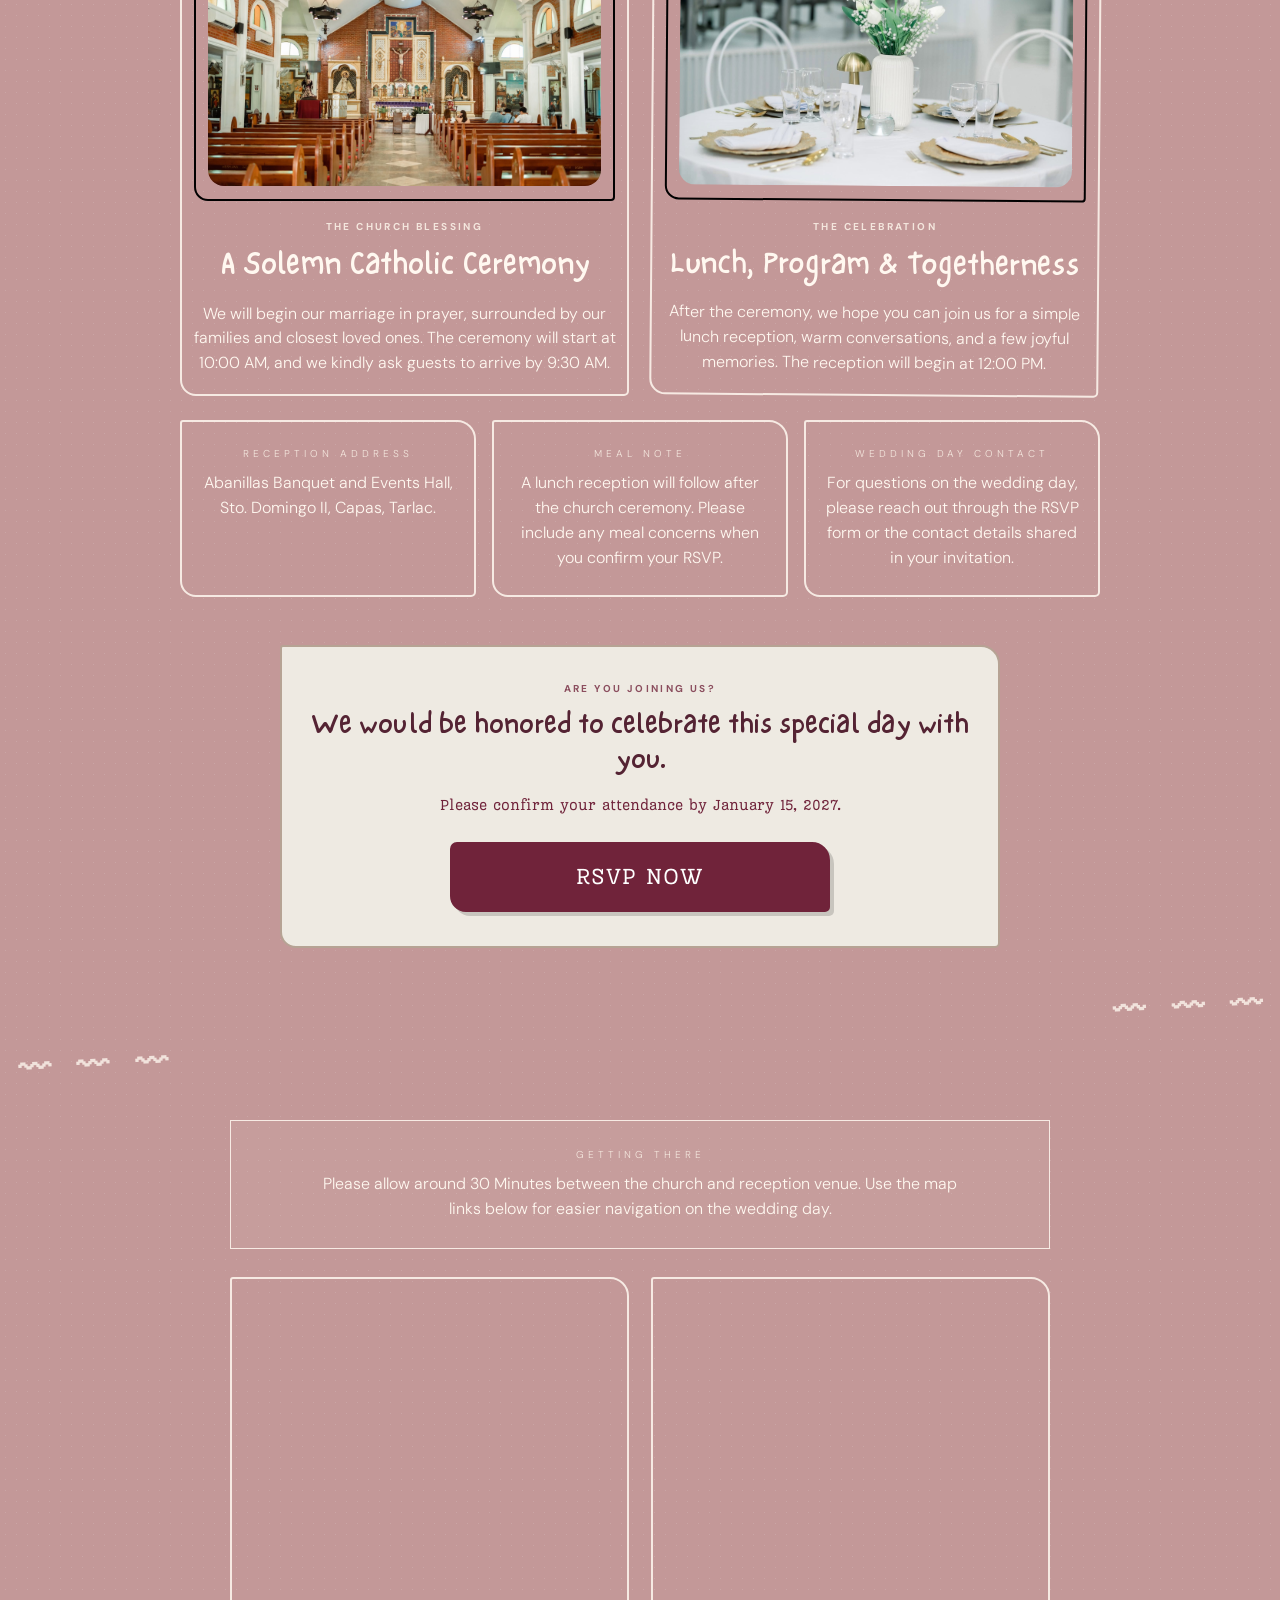
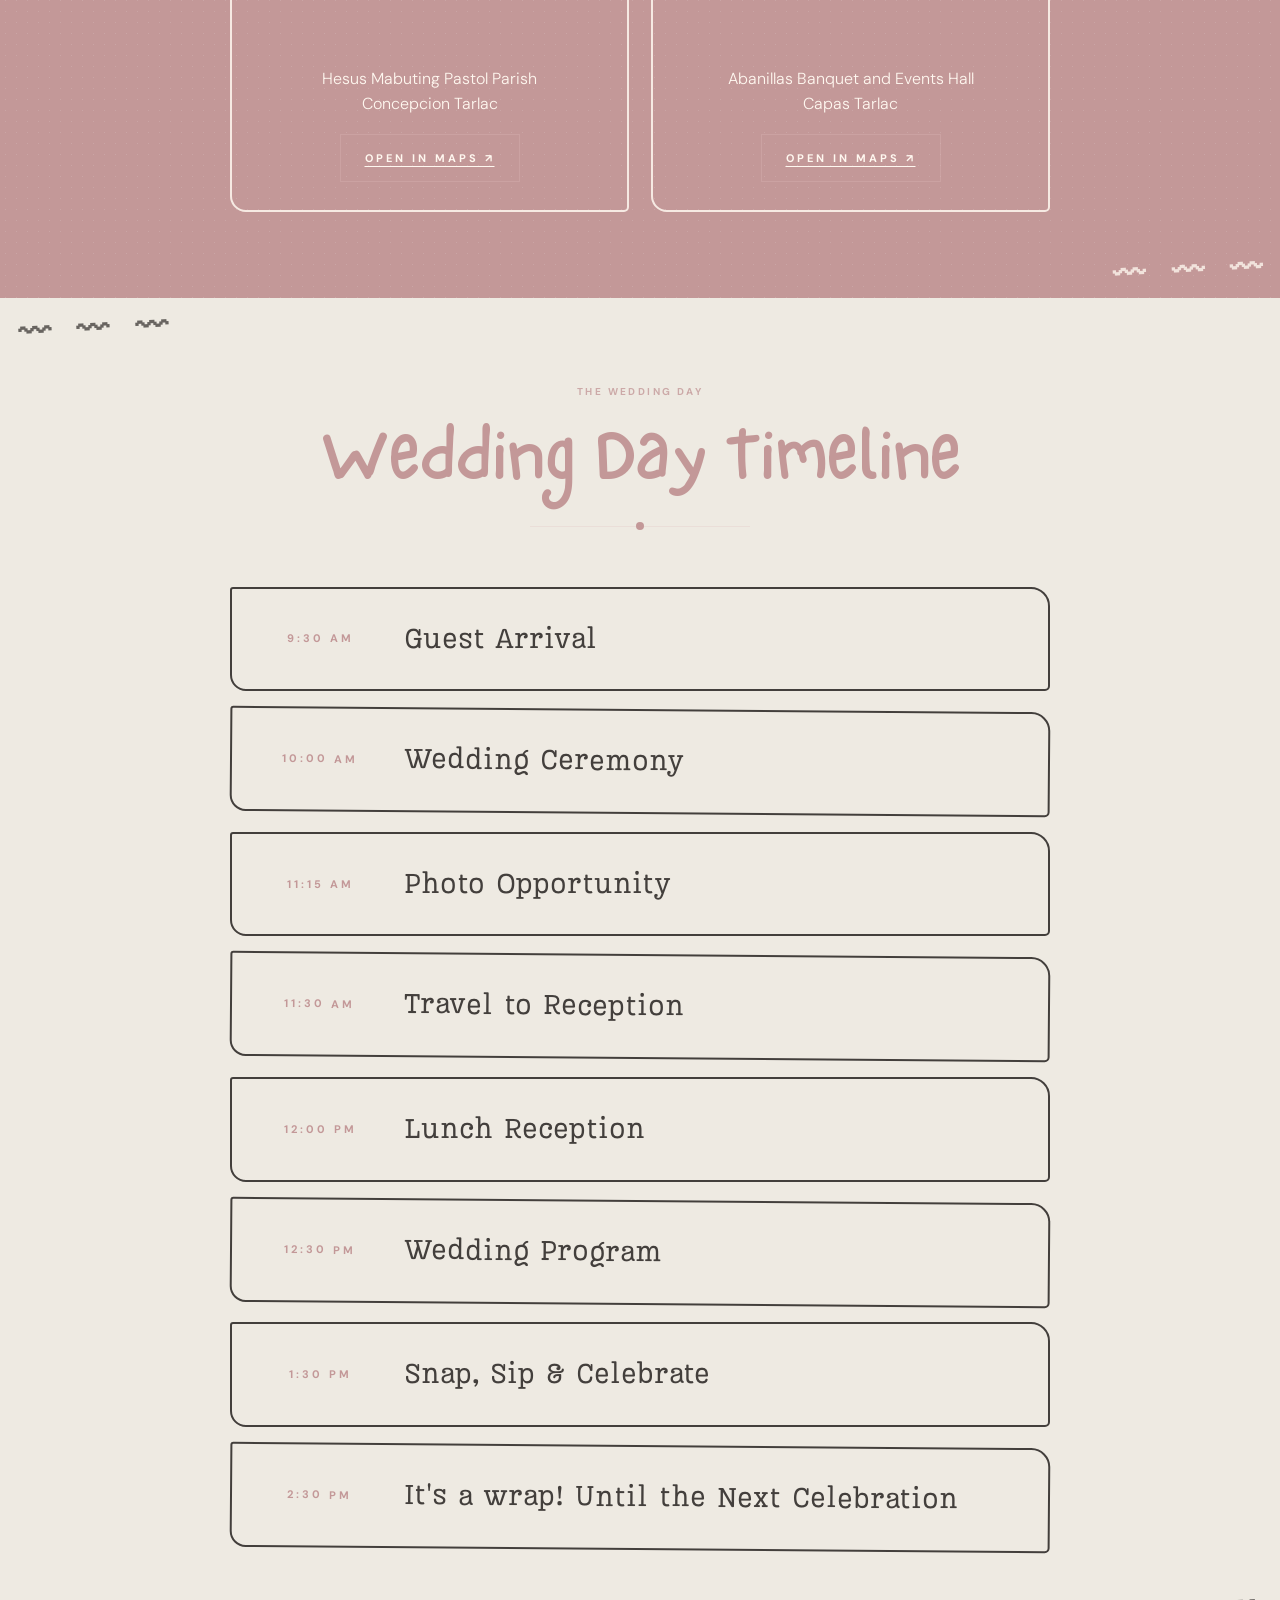
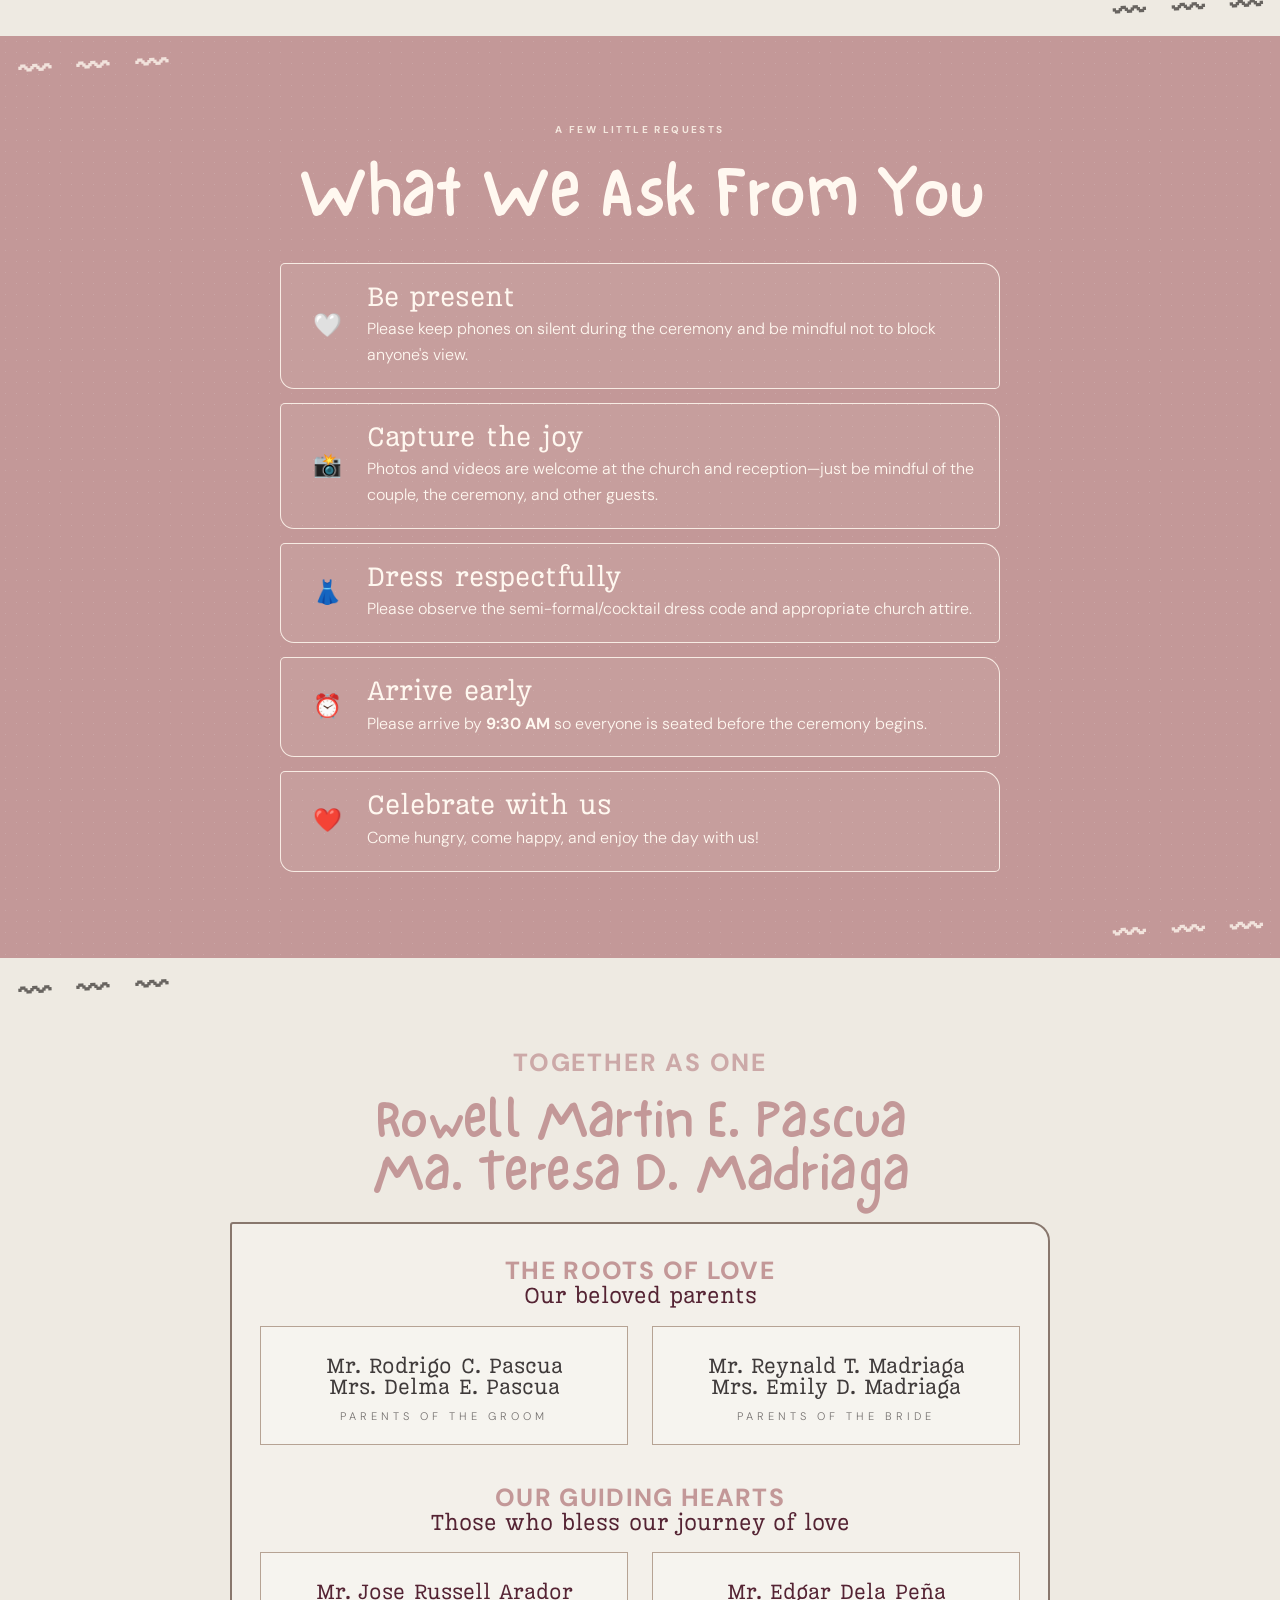
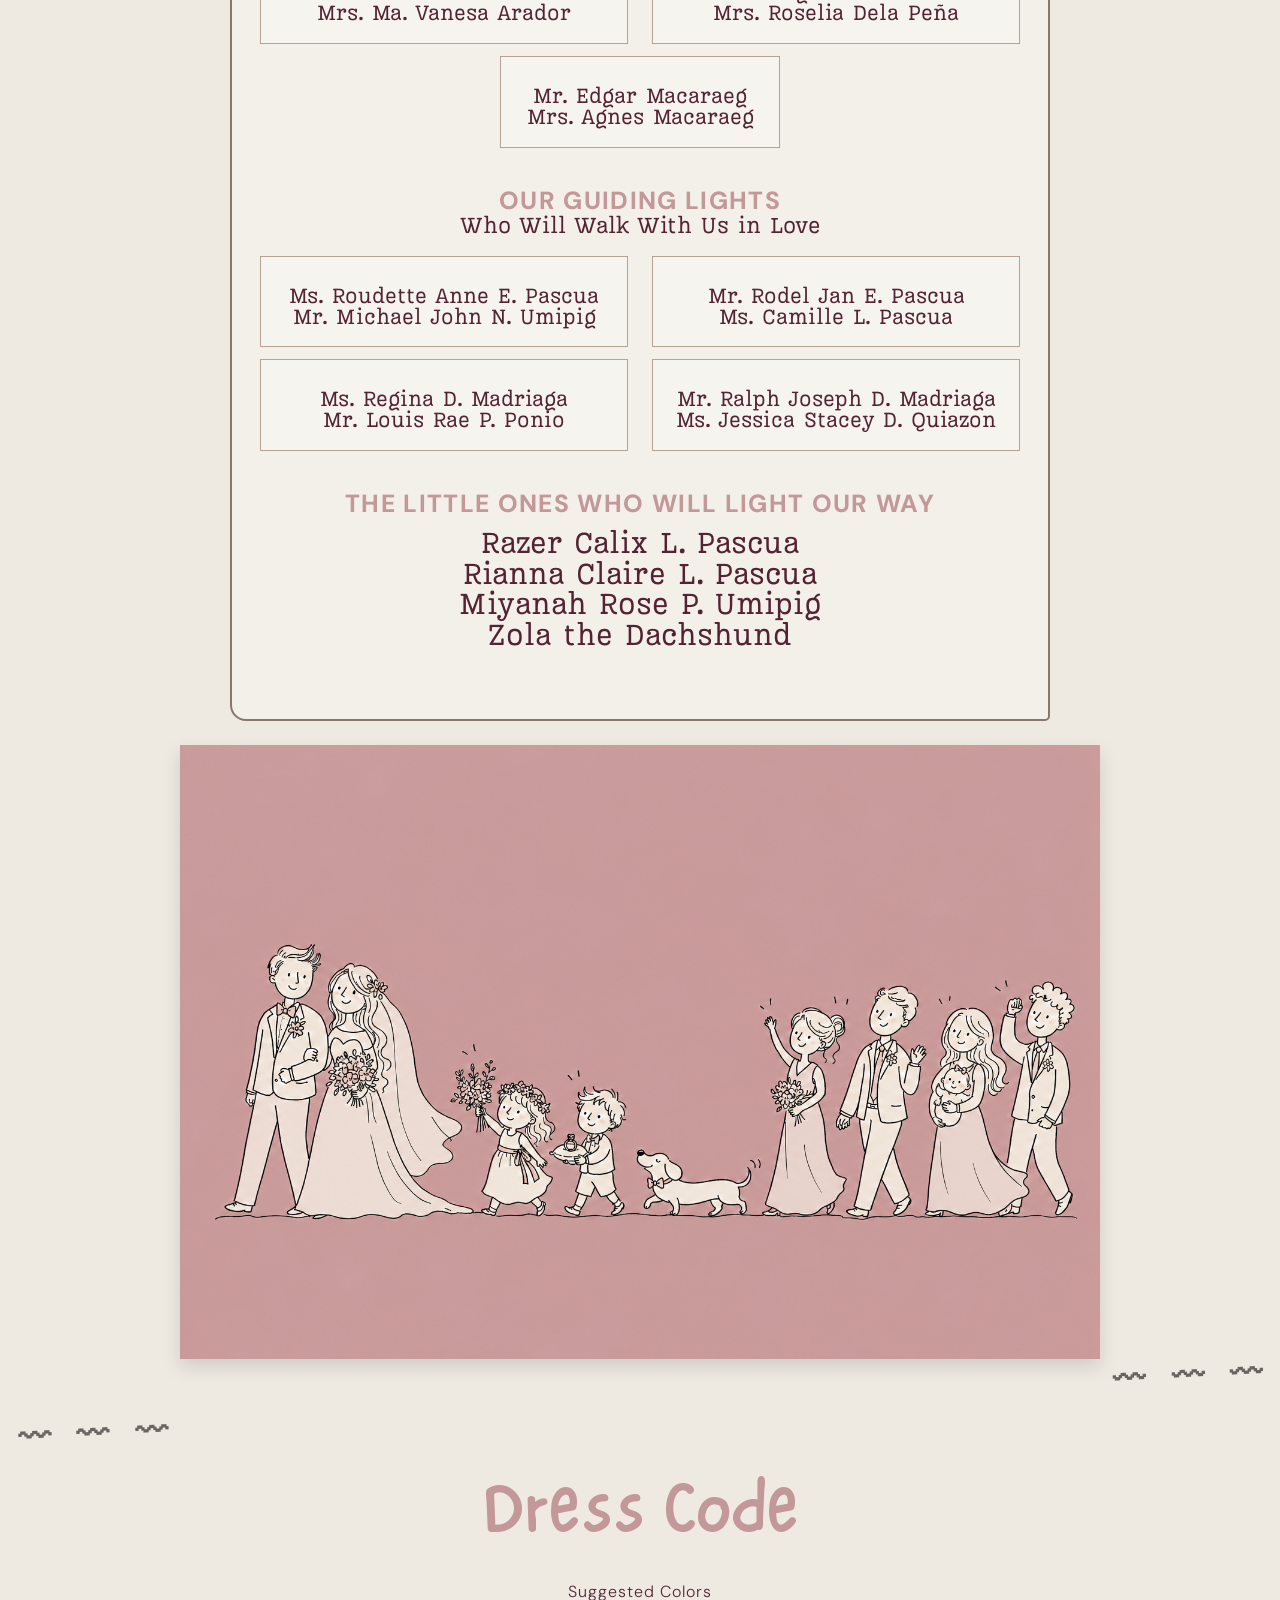
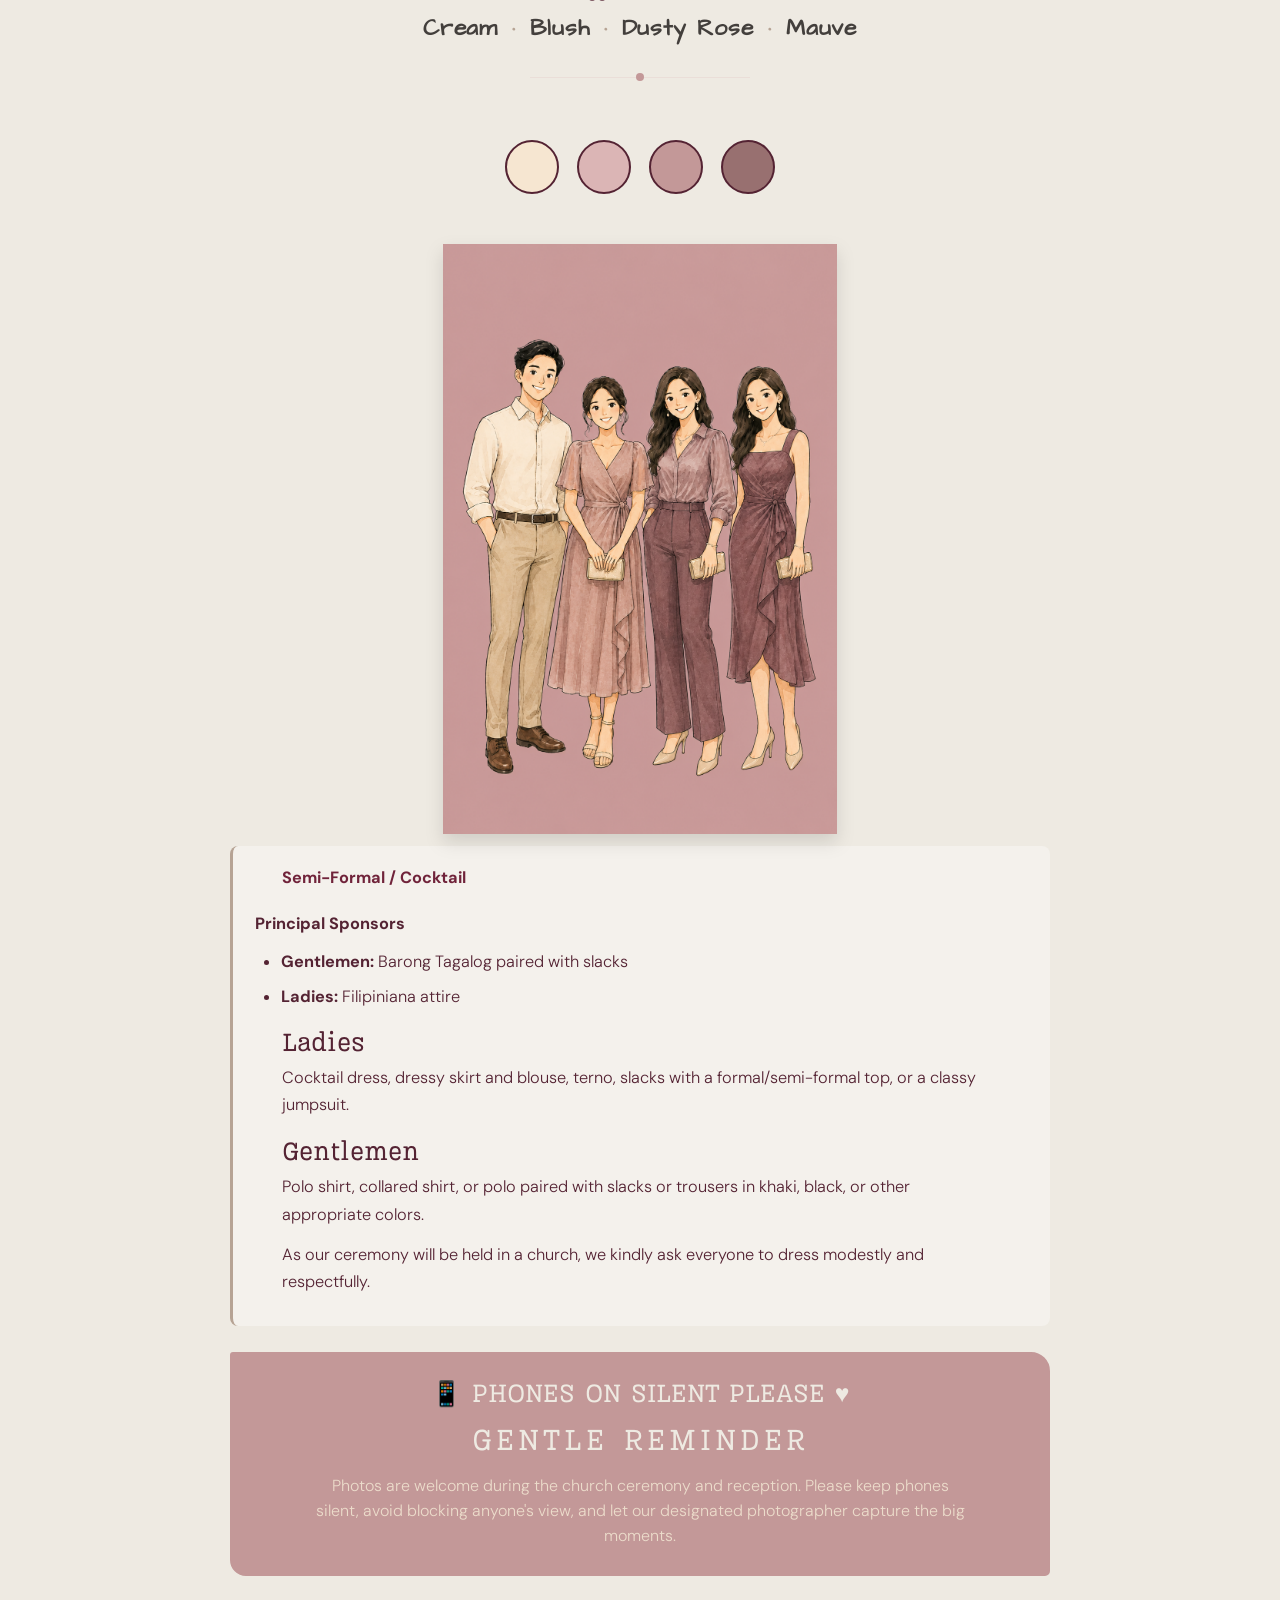
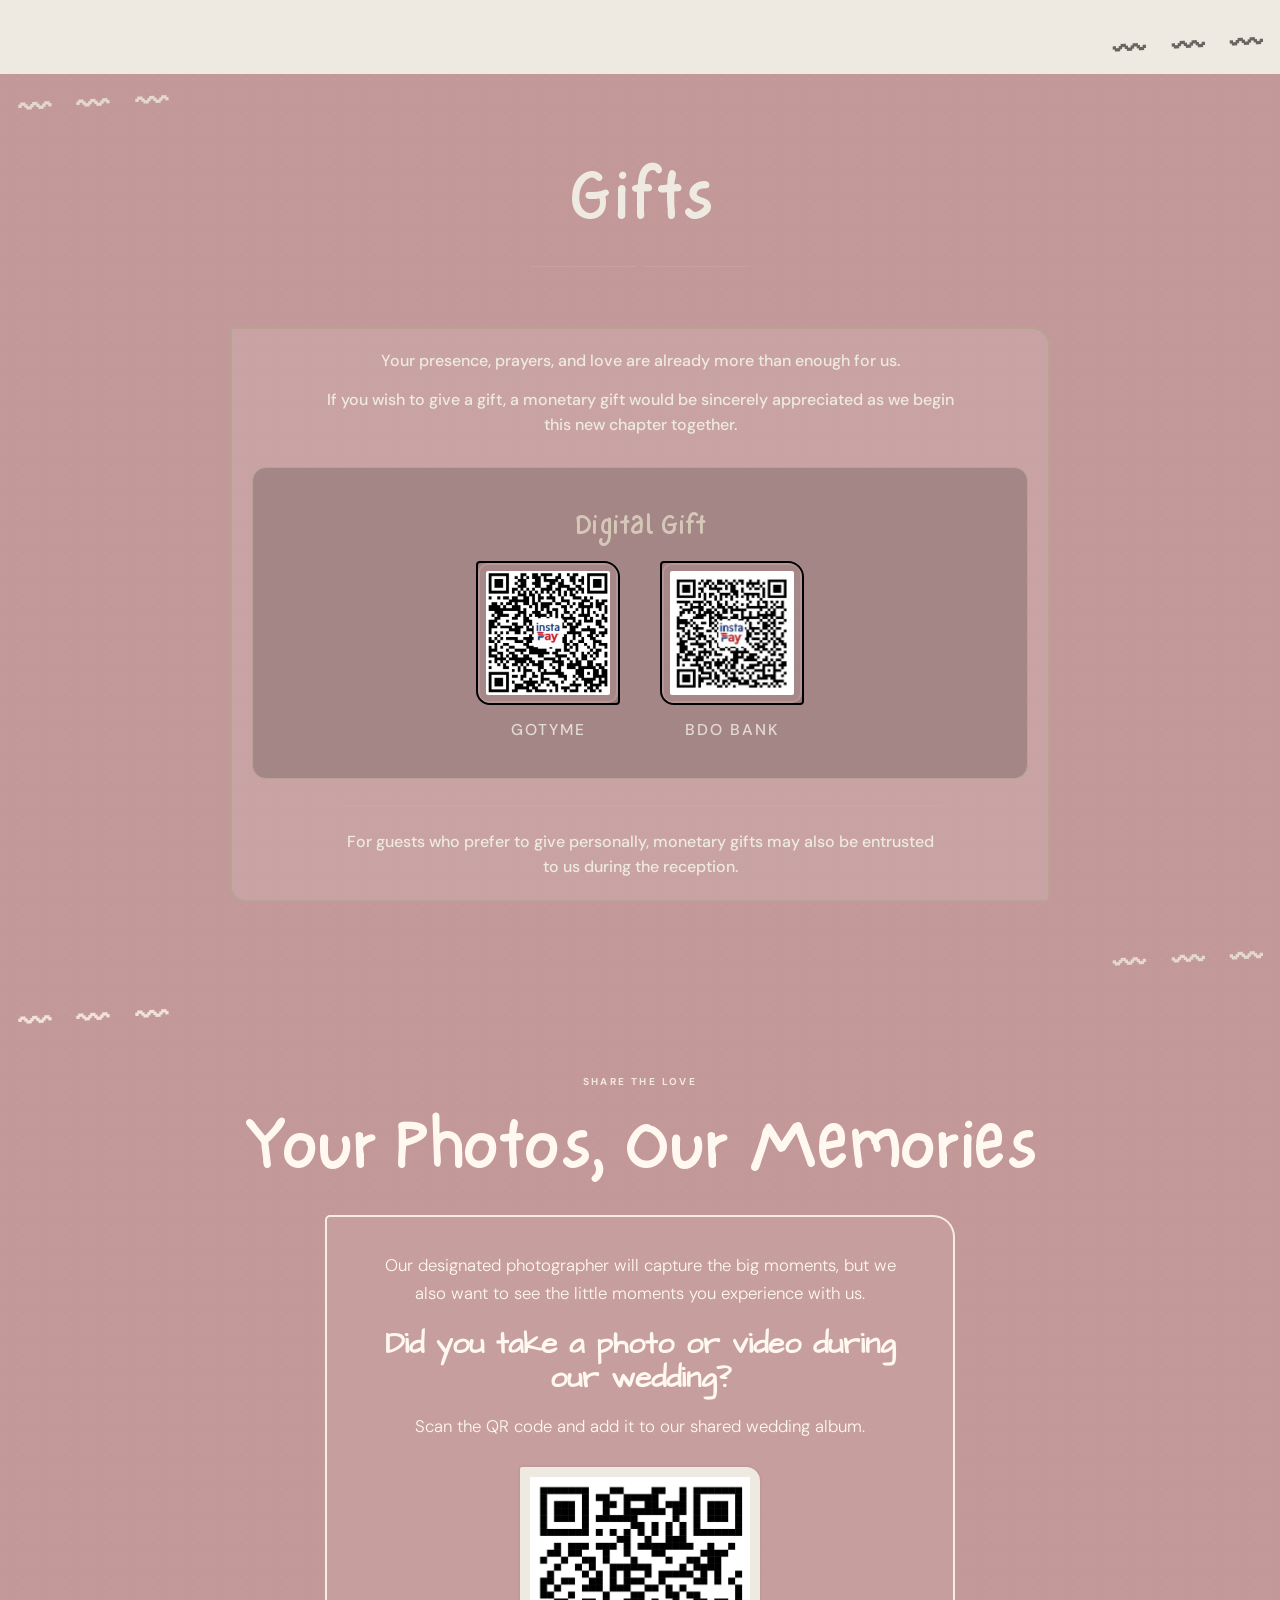
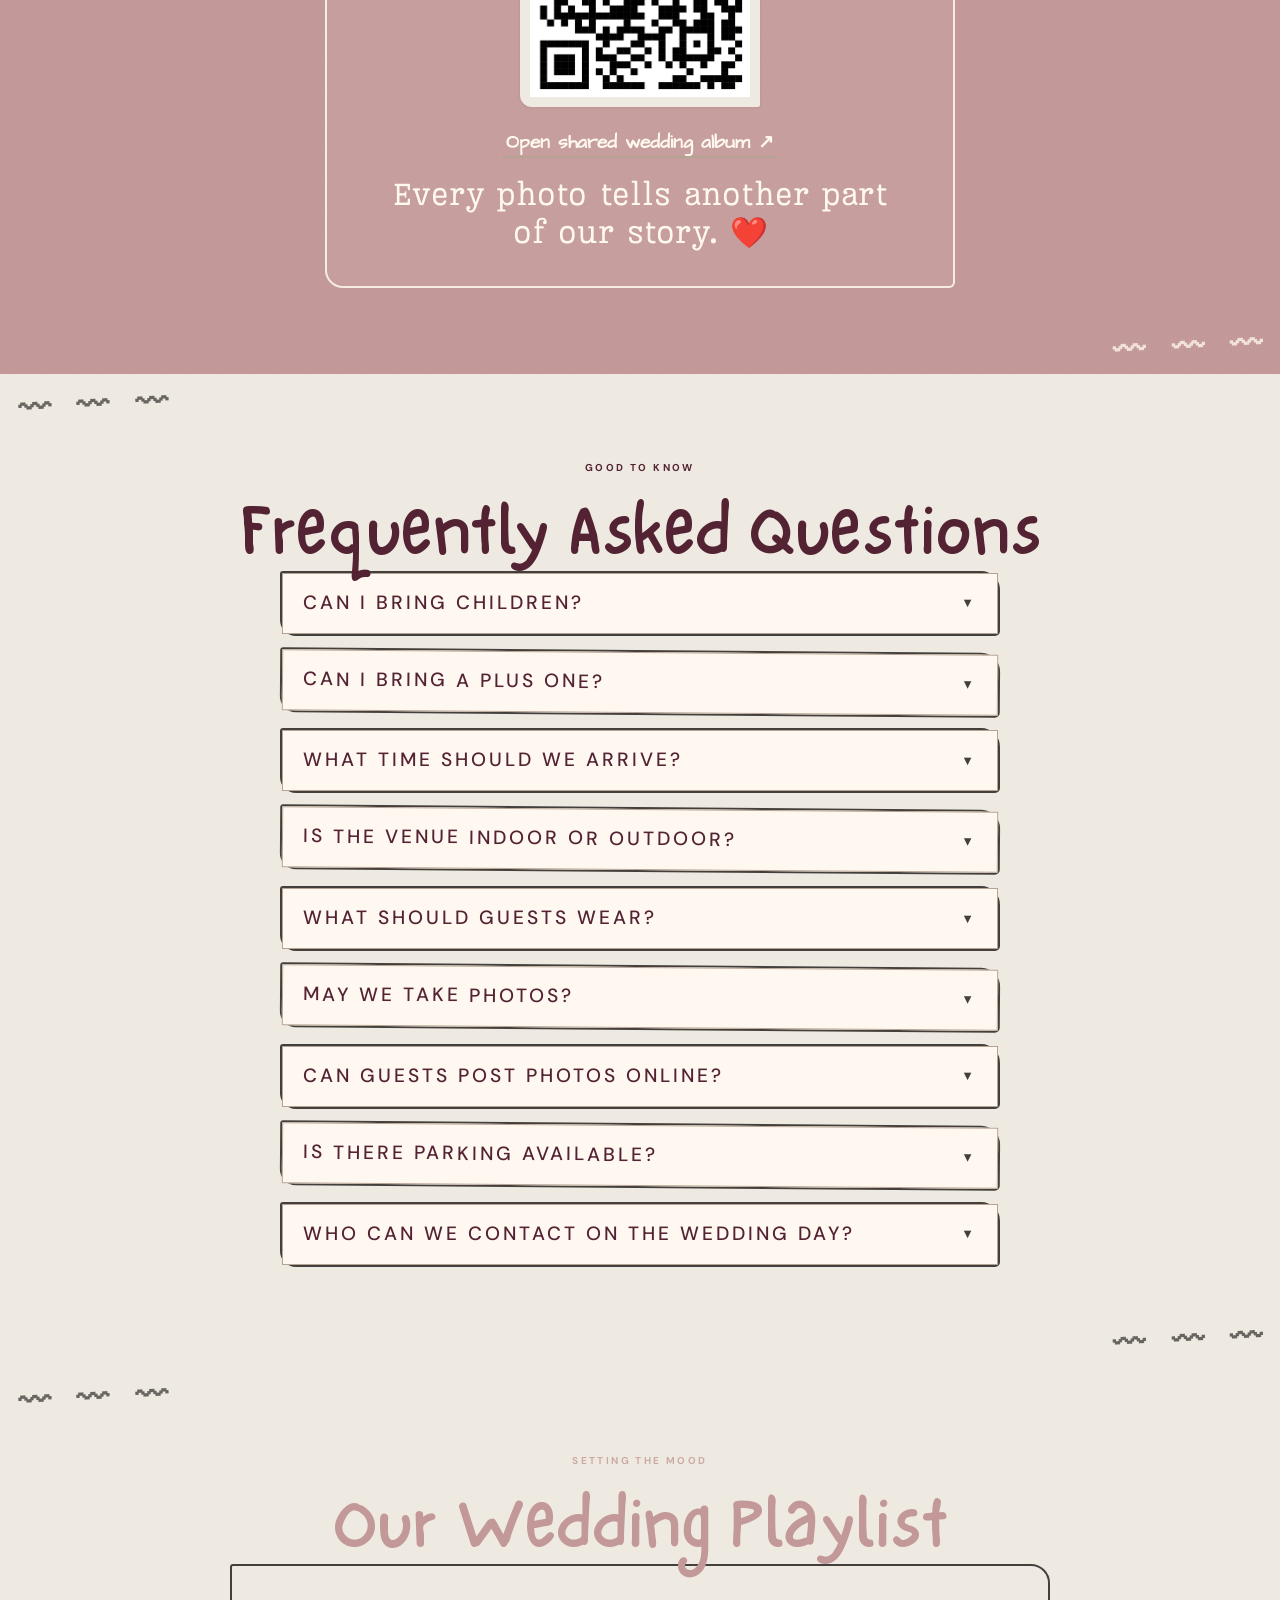
==== commit c52a2d2c: "Update index.html" ====
--- a/index.html
+++ b/index.html
@@ -805,12 +805,12 @@
 
             <p class="attire-text attire-guest-type">
                 <strong>Ladies</strong><br>
-                Cocktail dress, dressy skirt and blouse, Filipiniana, terno, or elegant jumpsuit.
+                 Cocktail dress, dressy skirt and blouse, terno, slacks with a formal/semi-formal top, or a classy jumpsuit.
             </p>
 
             <p class="attire-text attire-guest-type">
                 <strong>Gentlemen</strong><br>
-                Barong Tagalog, polo, or collared shirt with slacks or trousers in khaki, black, or other appropriate colors.
+                Polo shirt, collared shirt, or polo paired with slacks or trousers in khaki, black, or other appropriate colors.
             </p>
 
             <p class="attire-text">
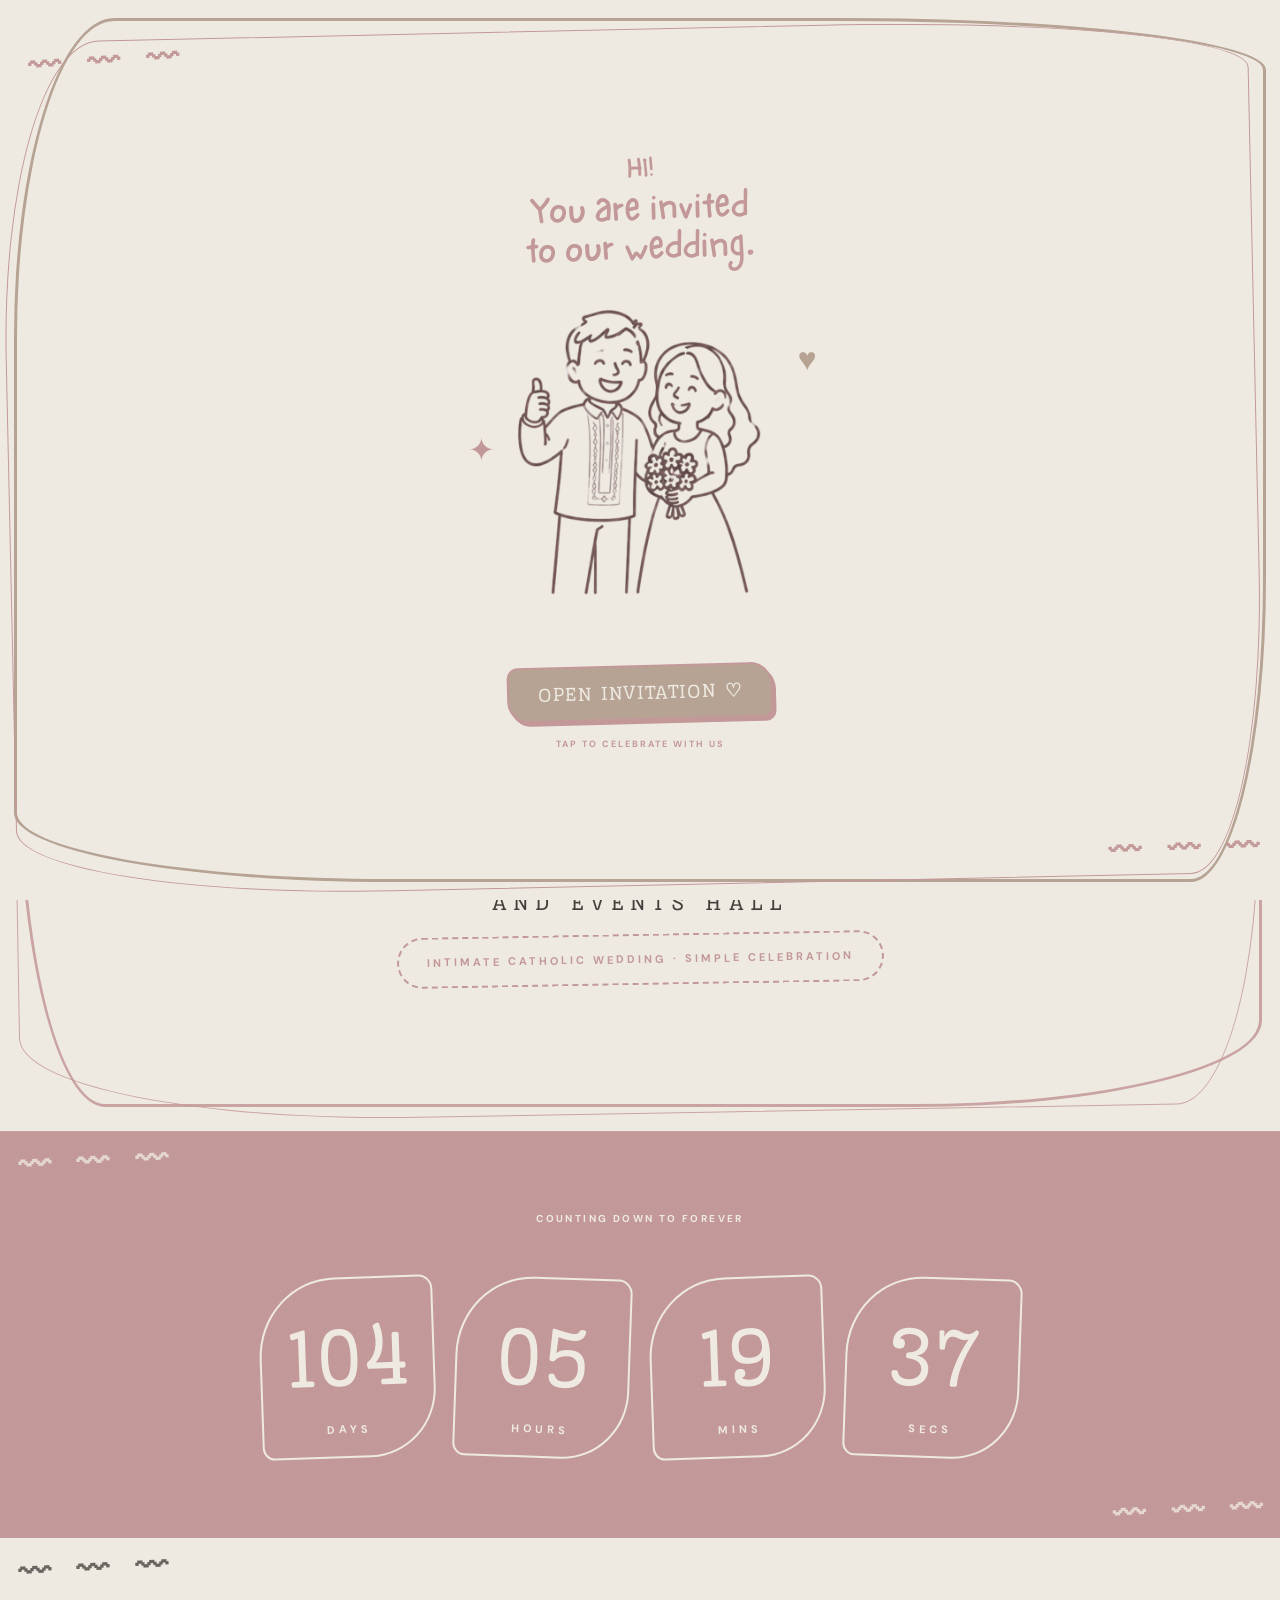
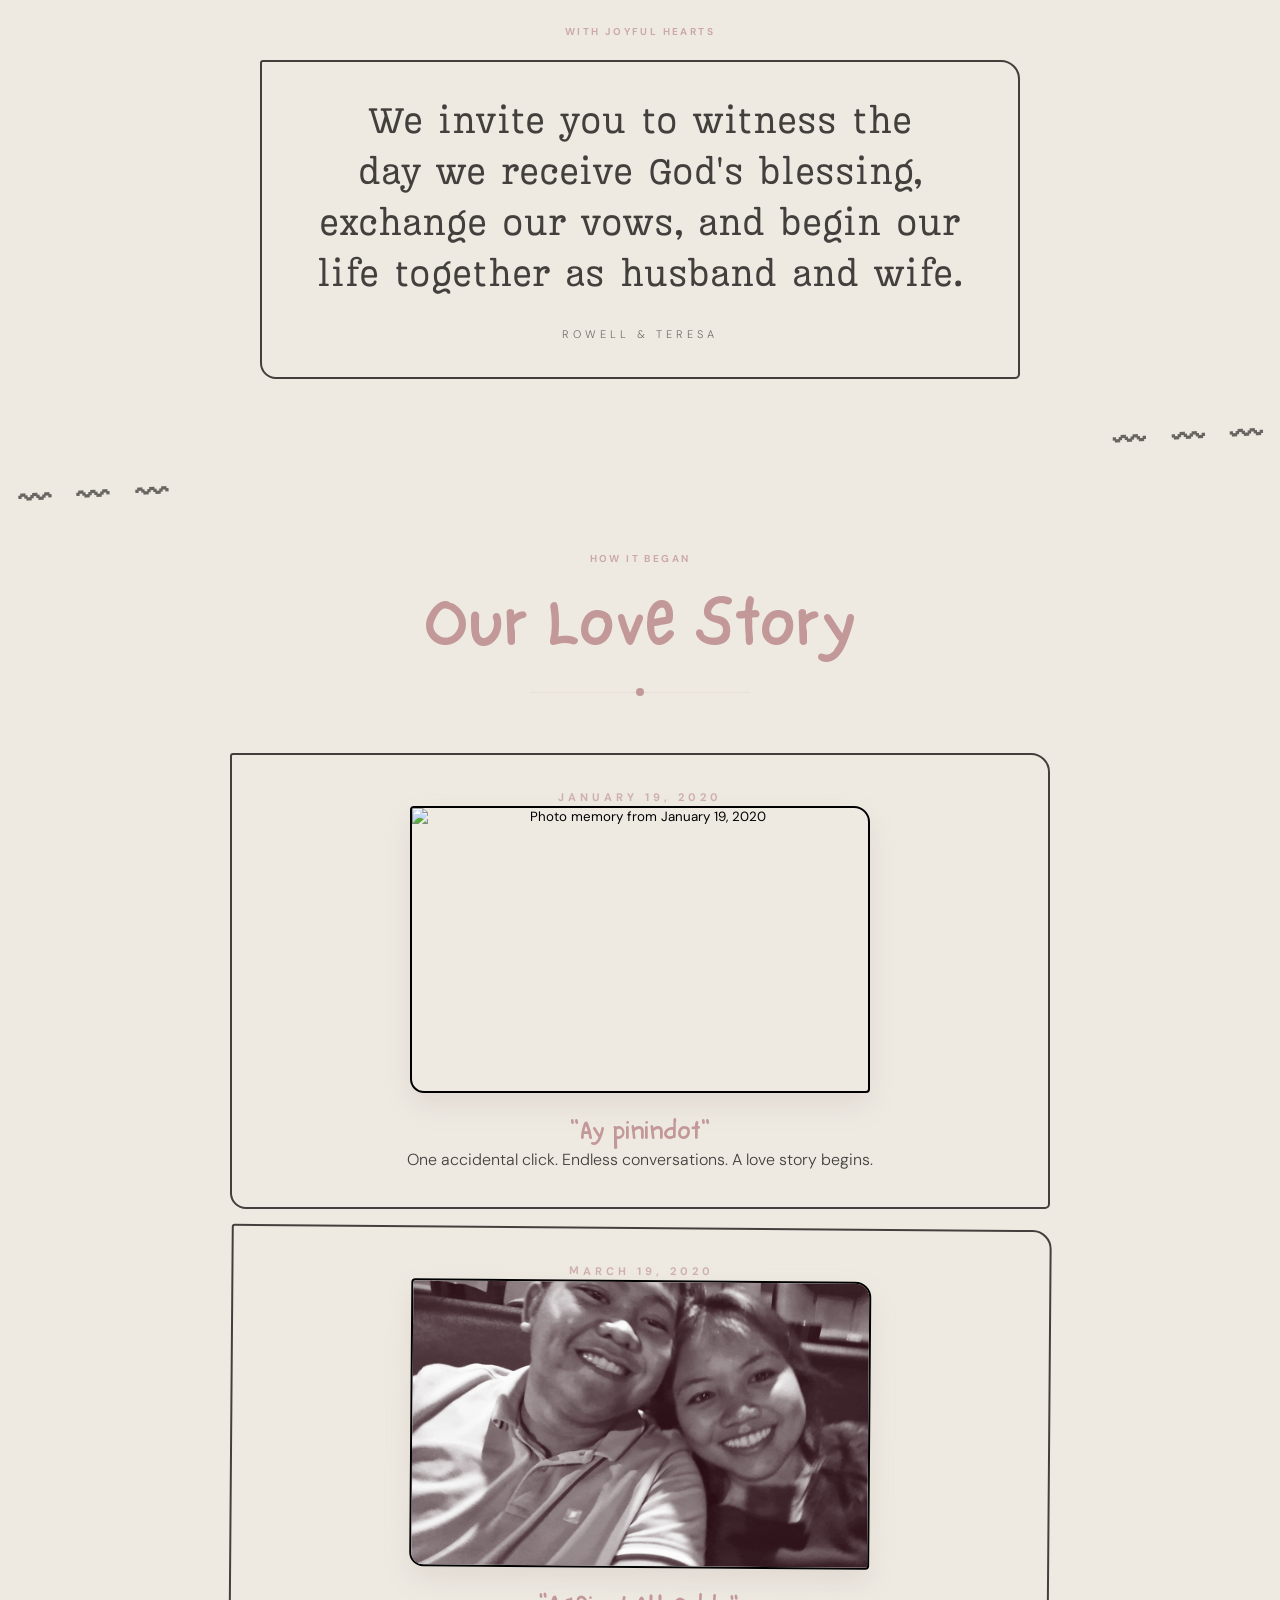
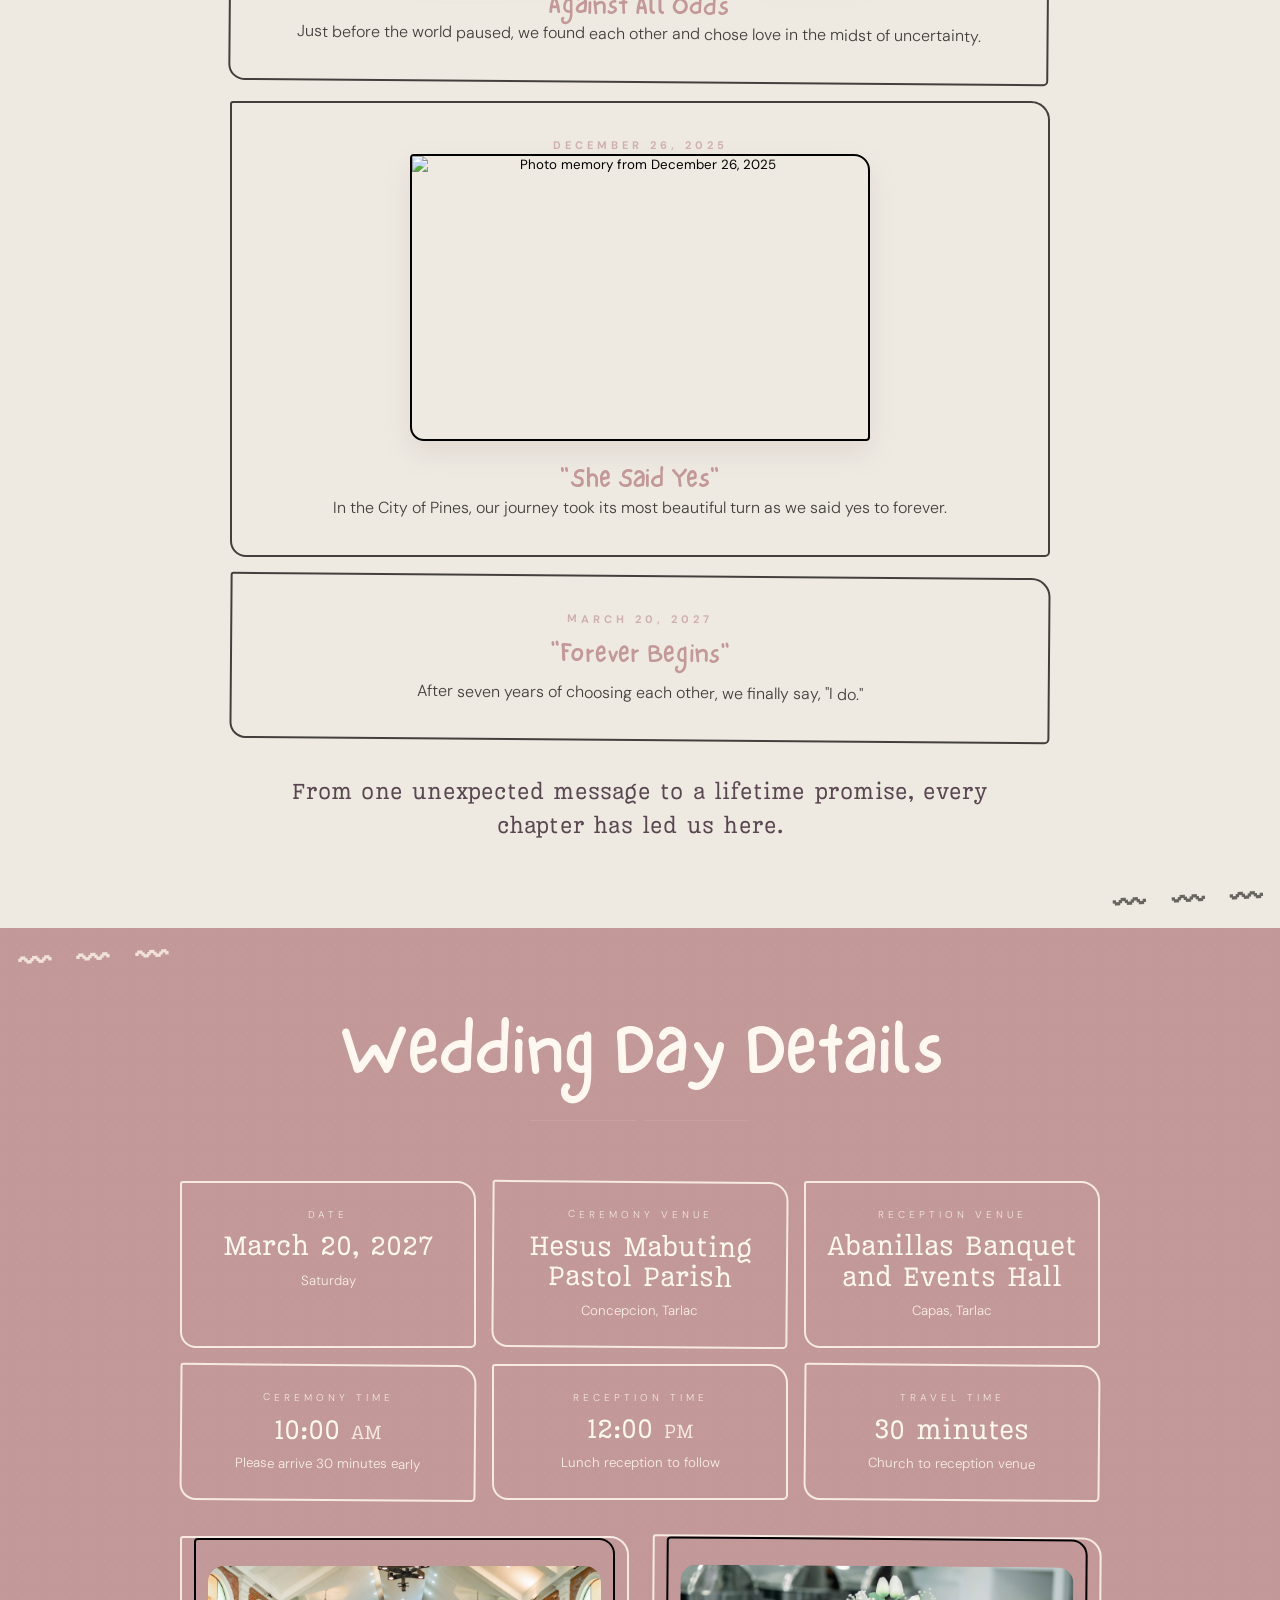
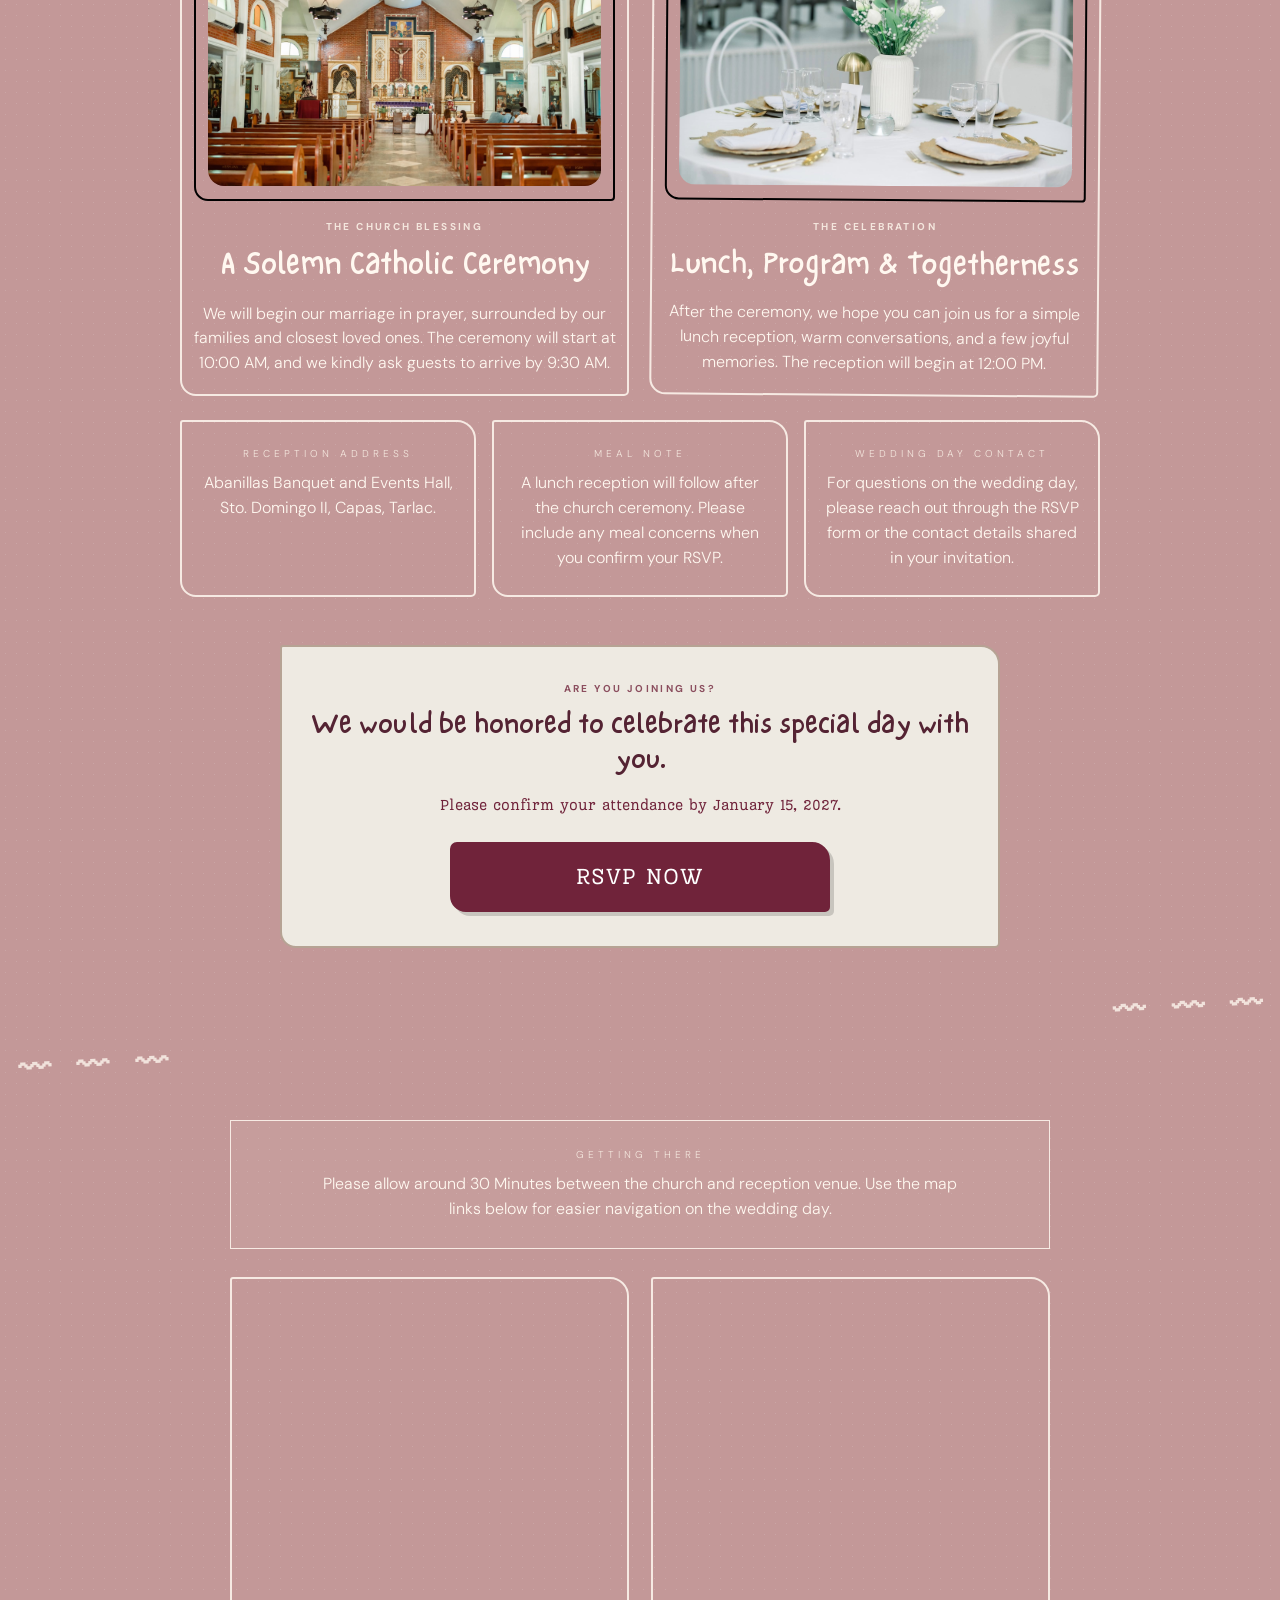
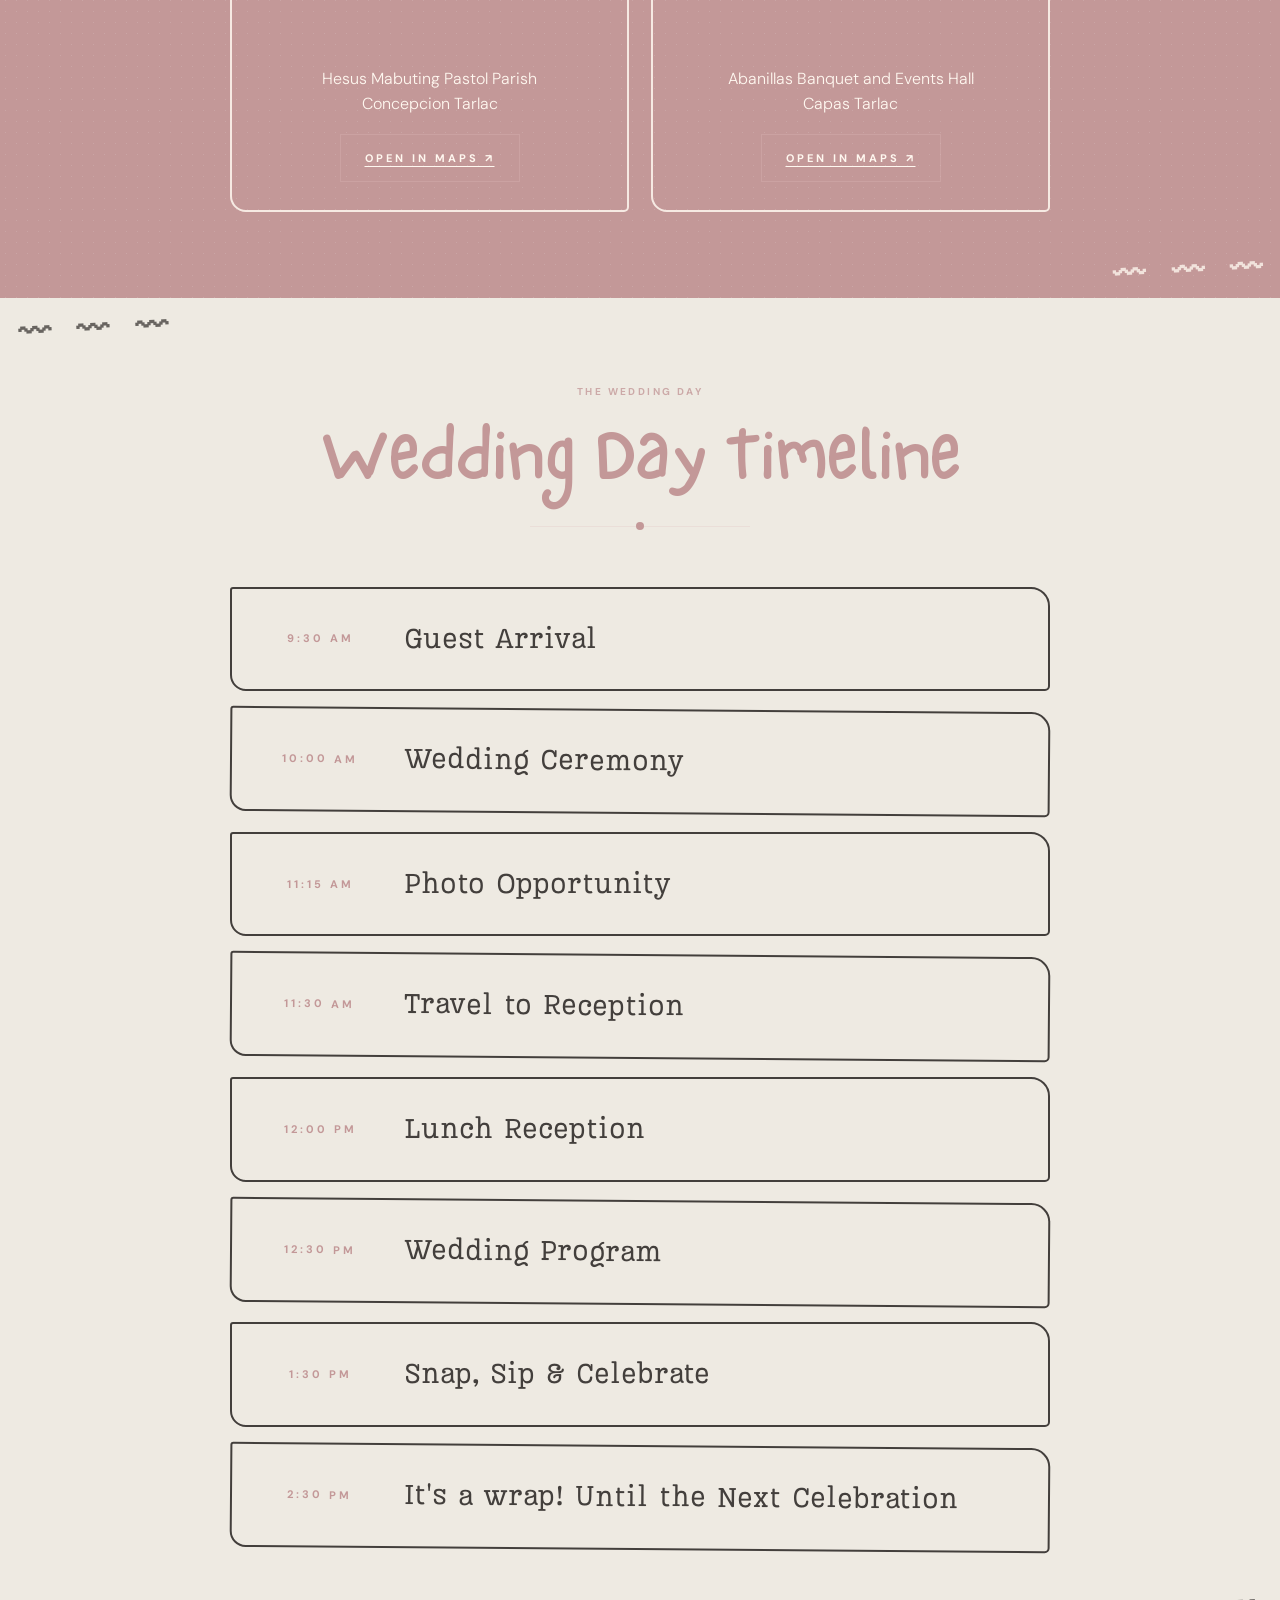
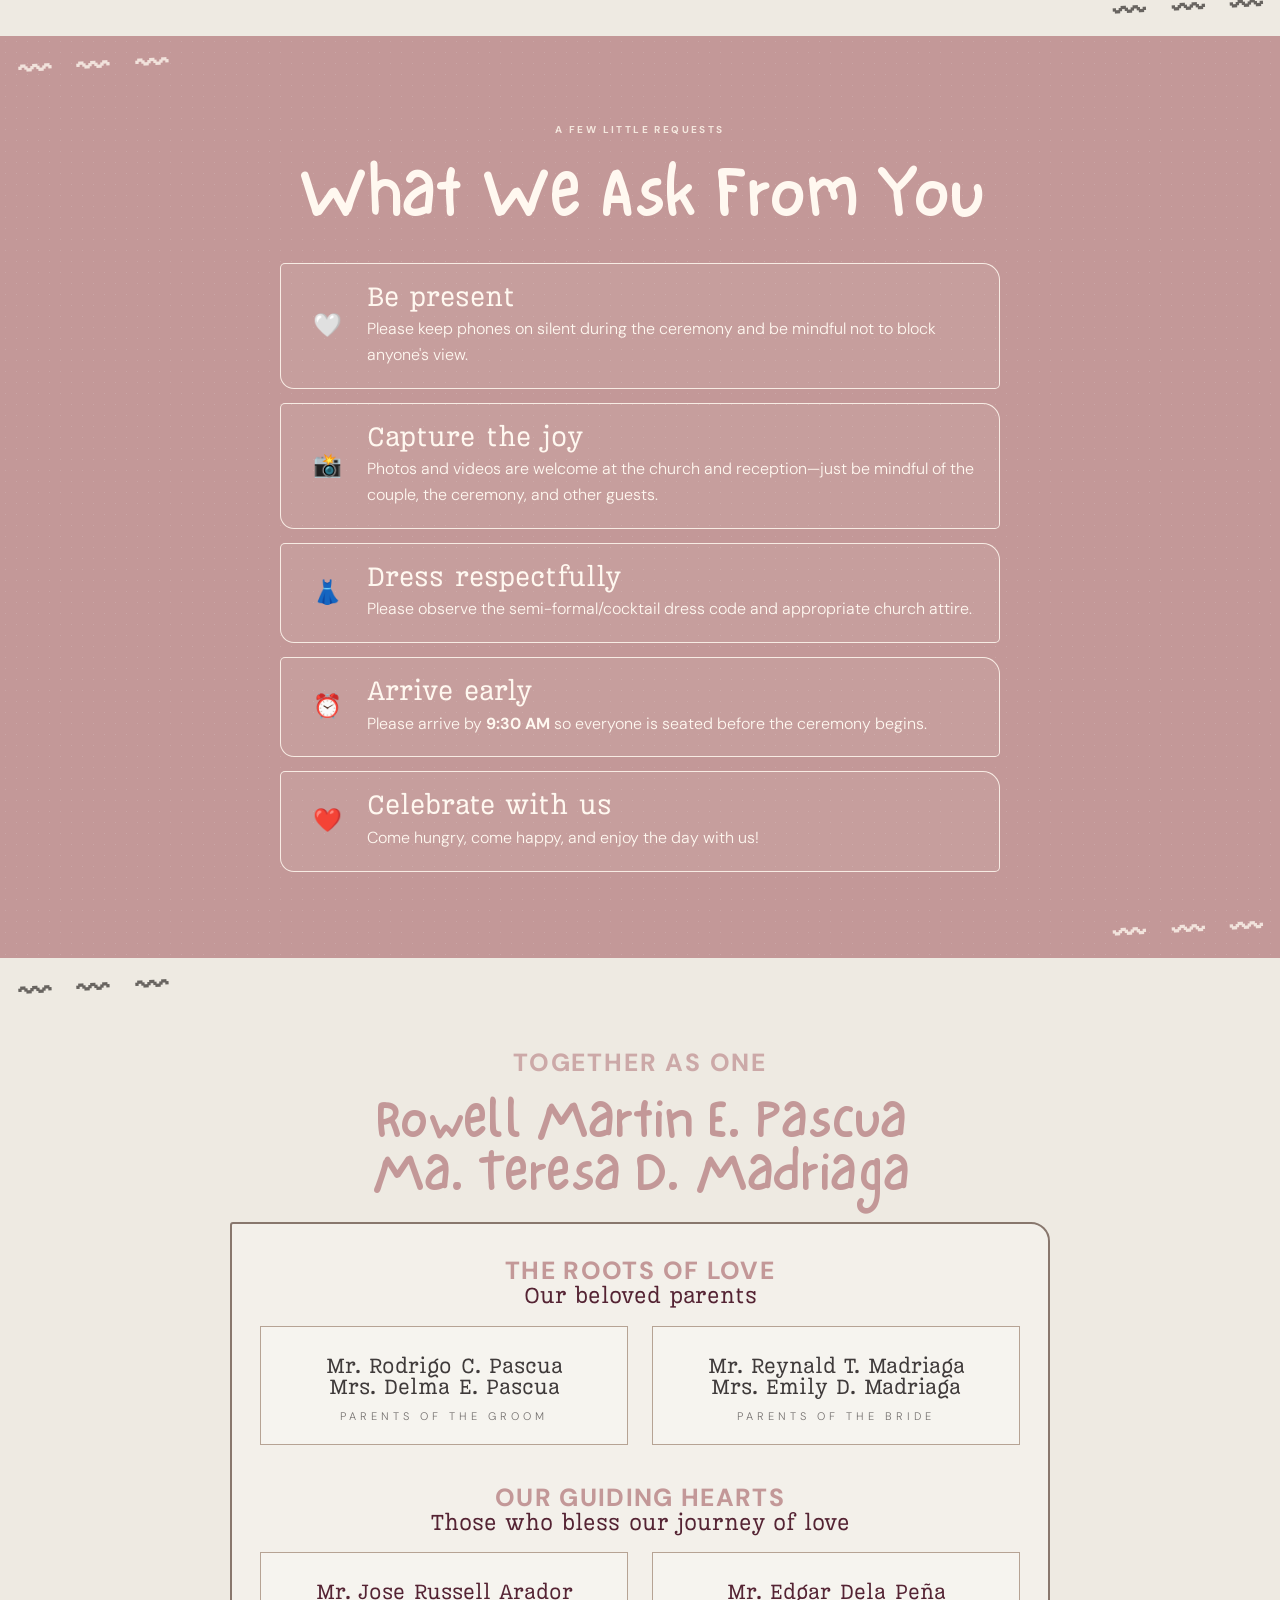
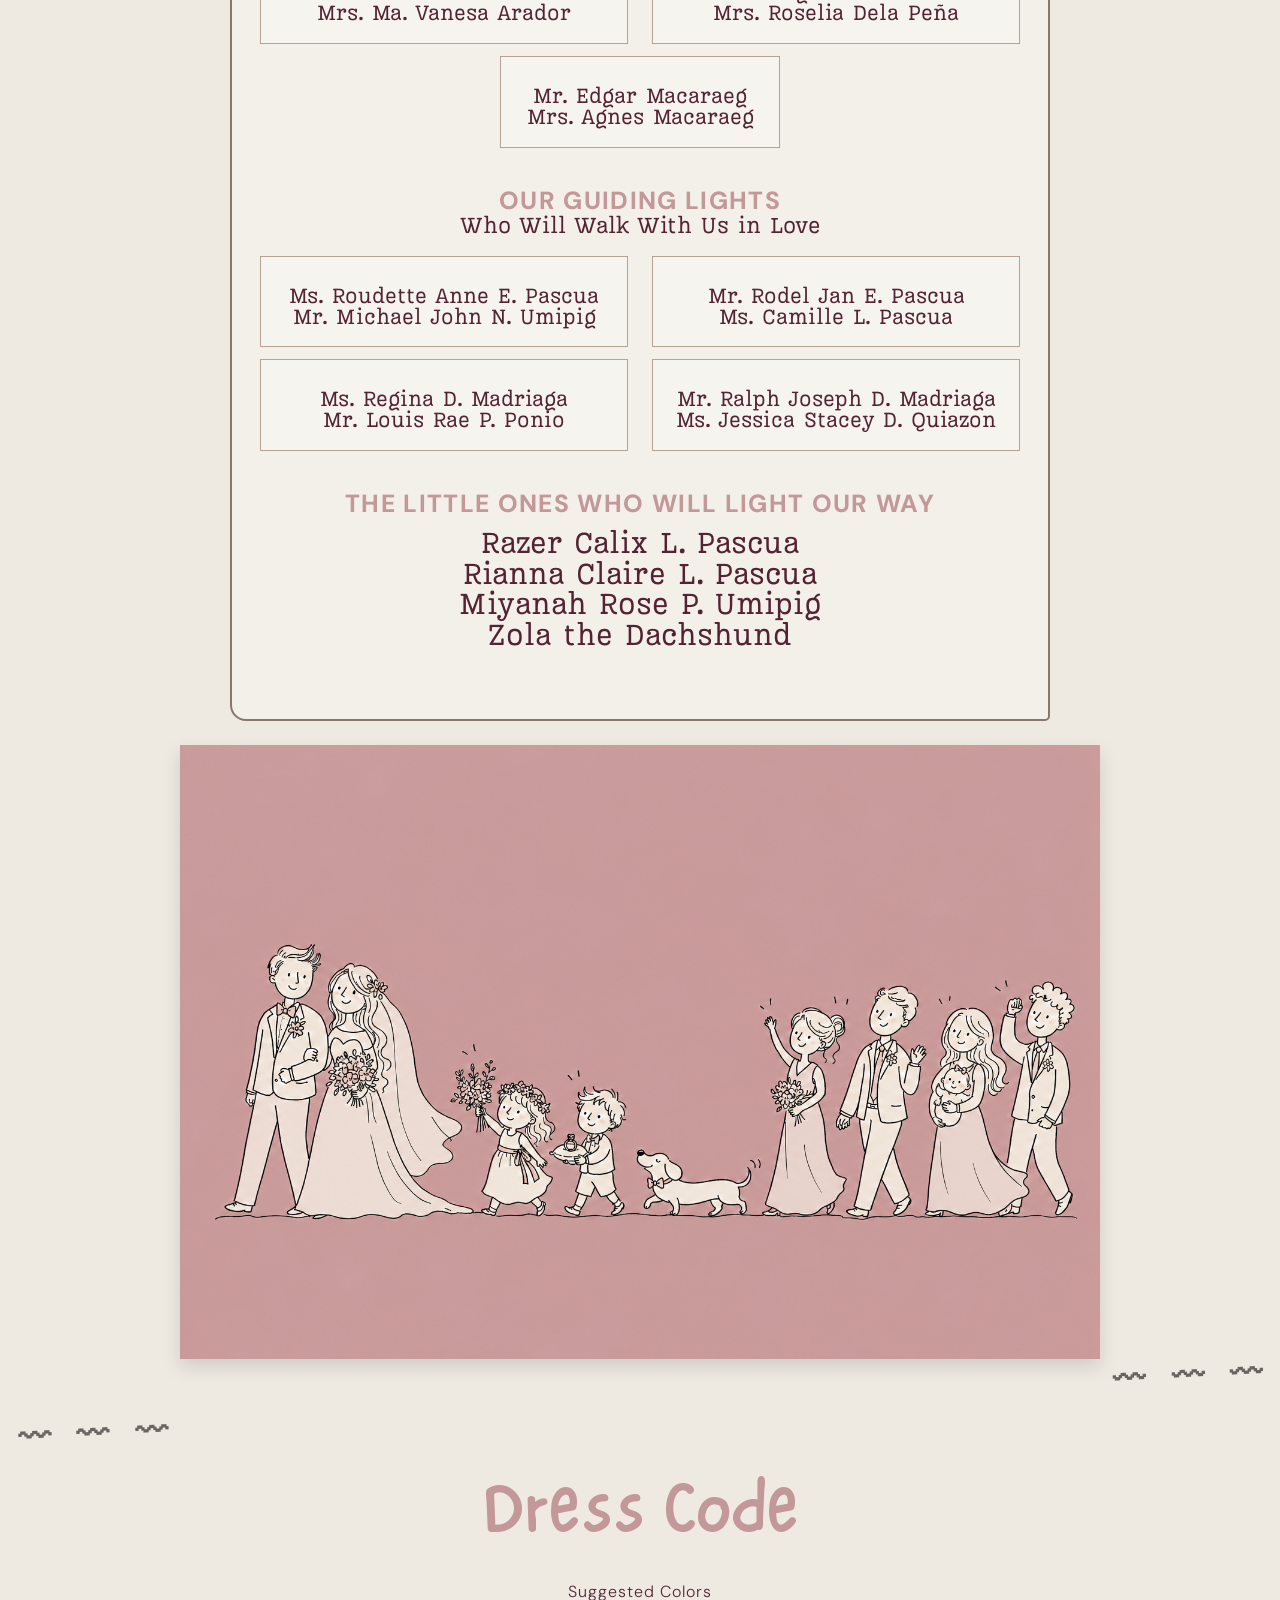
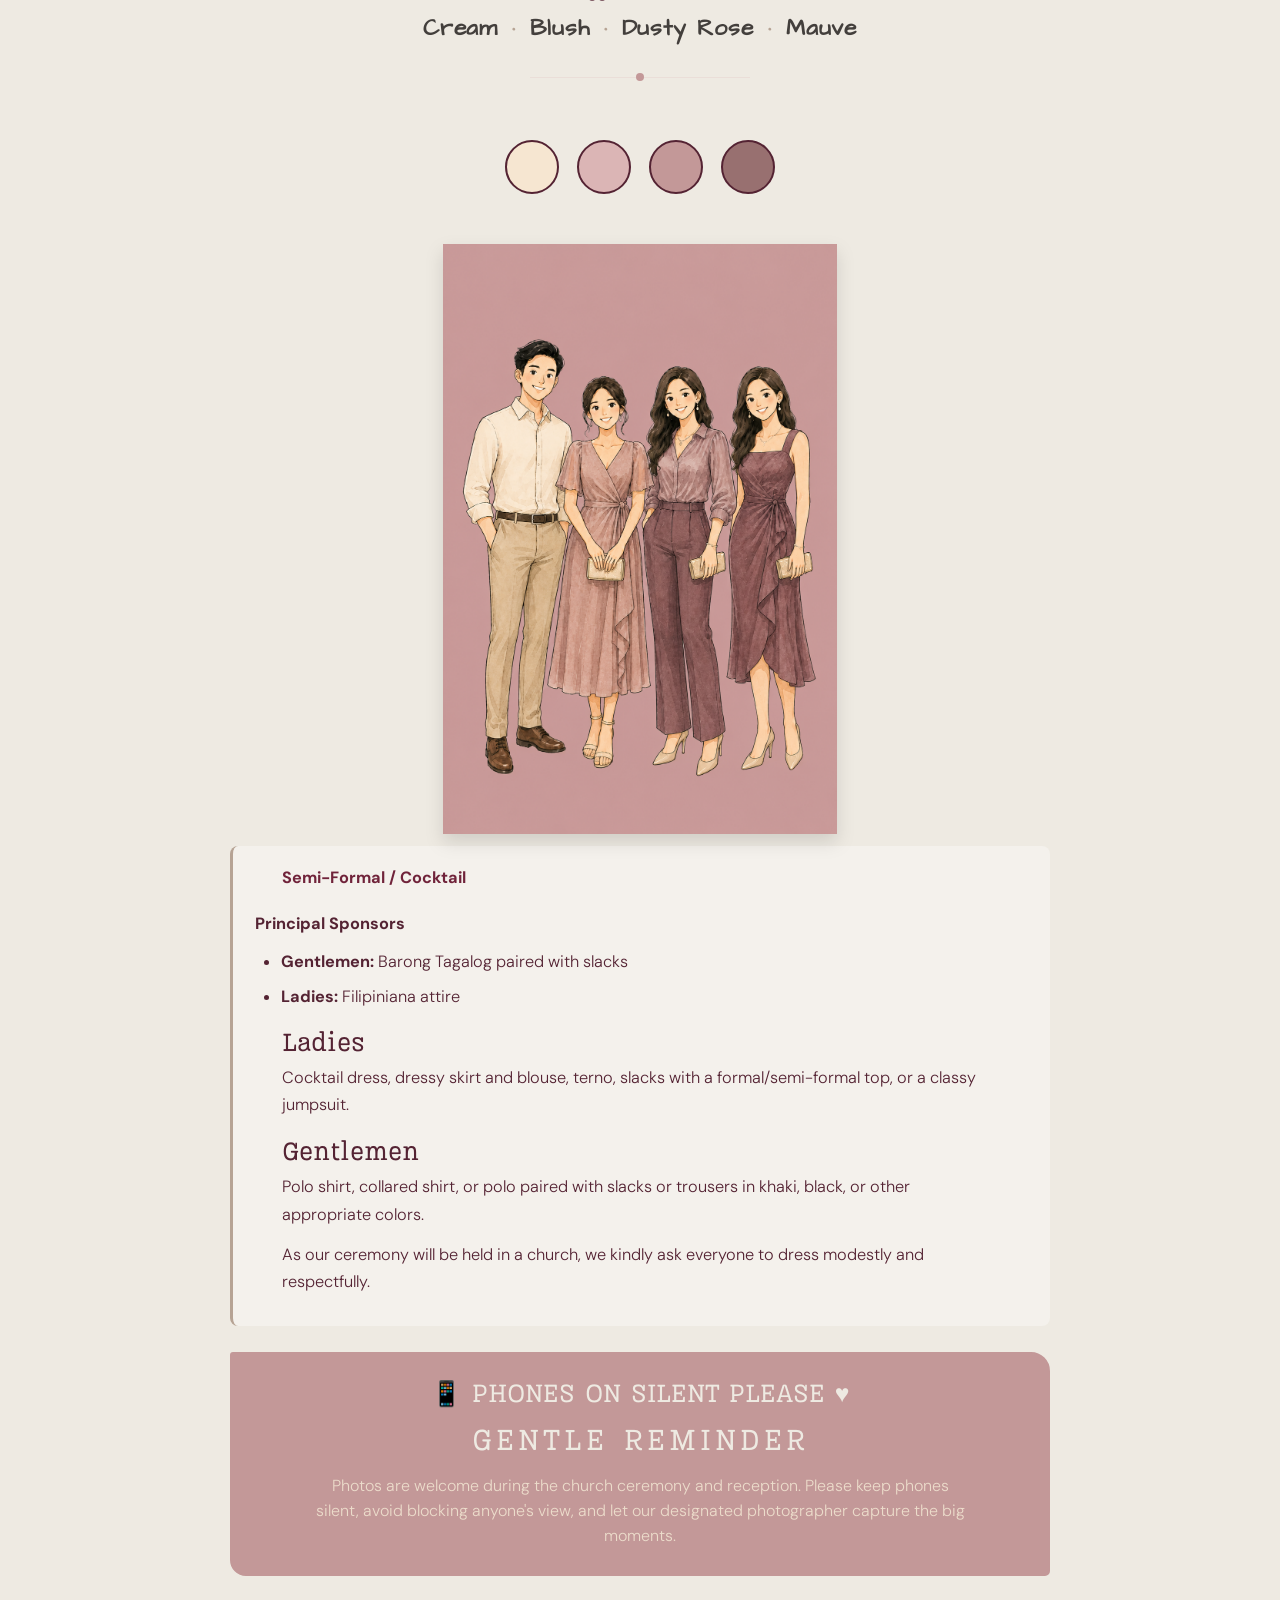
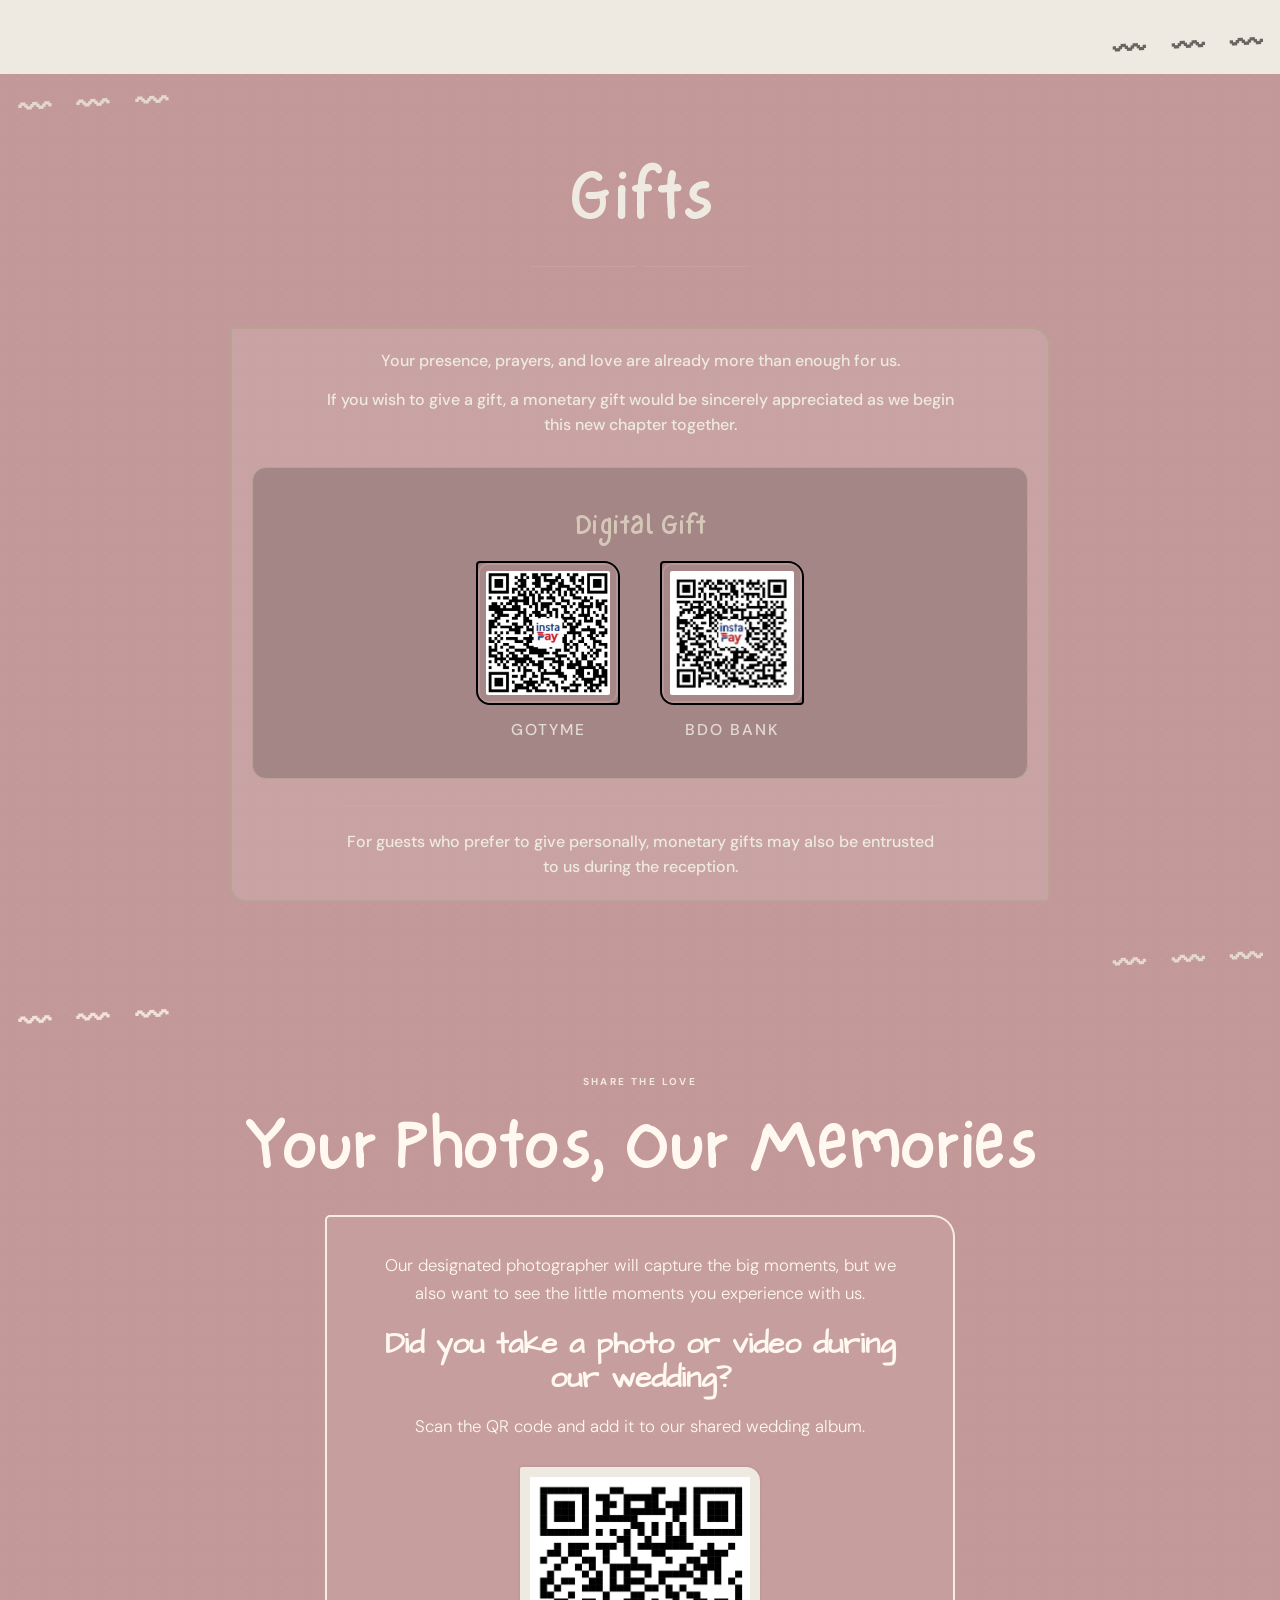
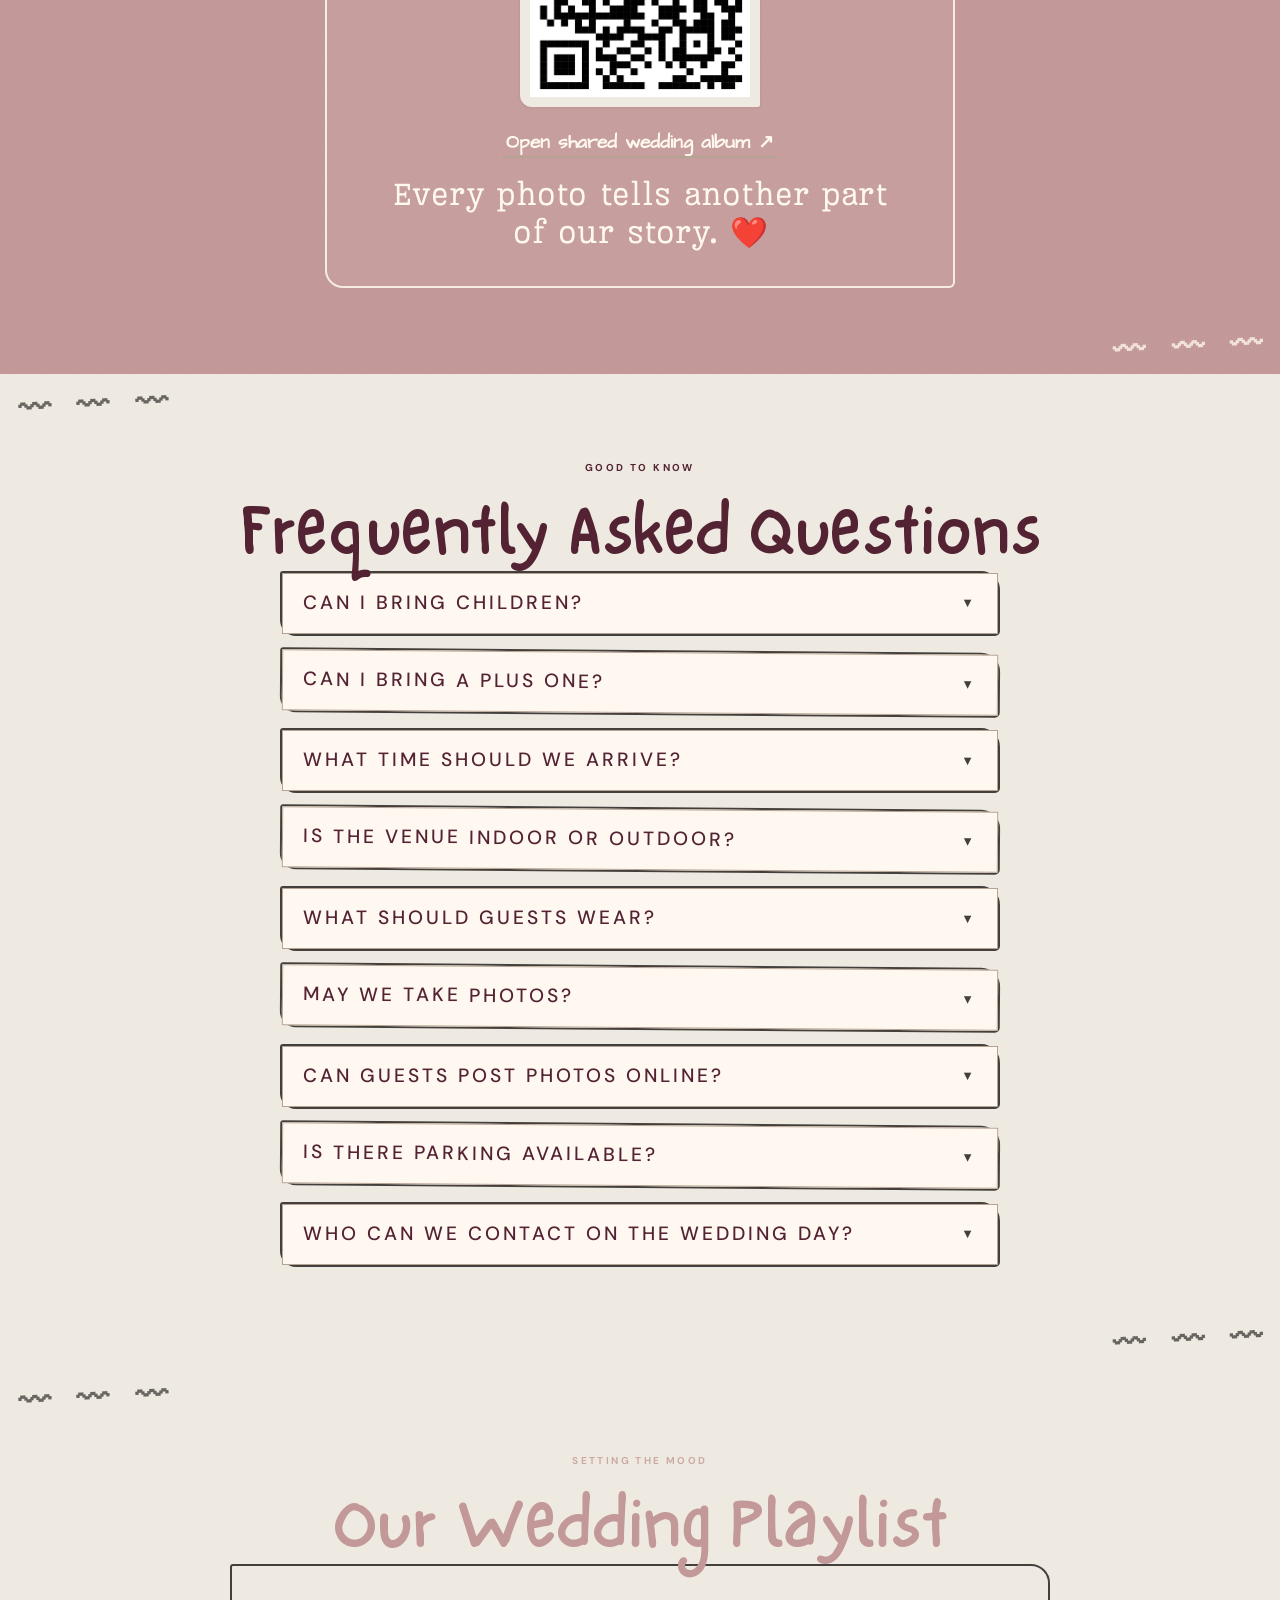
==== commit 91e87e5c: "Update index.html" ====
--- a/index.html
+++ b/index.html
@@ -1331,6 +1331,11 @@
 
     </section>
 
+    <footer class="site-credit">
+        <p>Website lovingly created by</p>
+        <span>Rowell Martin Pascua</span>
+    </footer>
+
     <div
         class="photo-lightbox"
         id="photoLightbox"
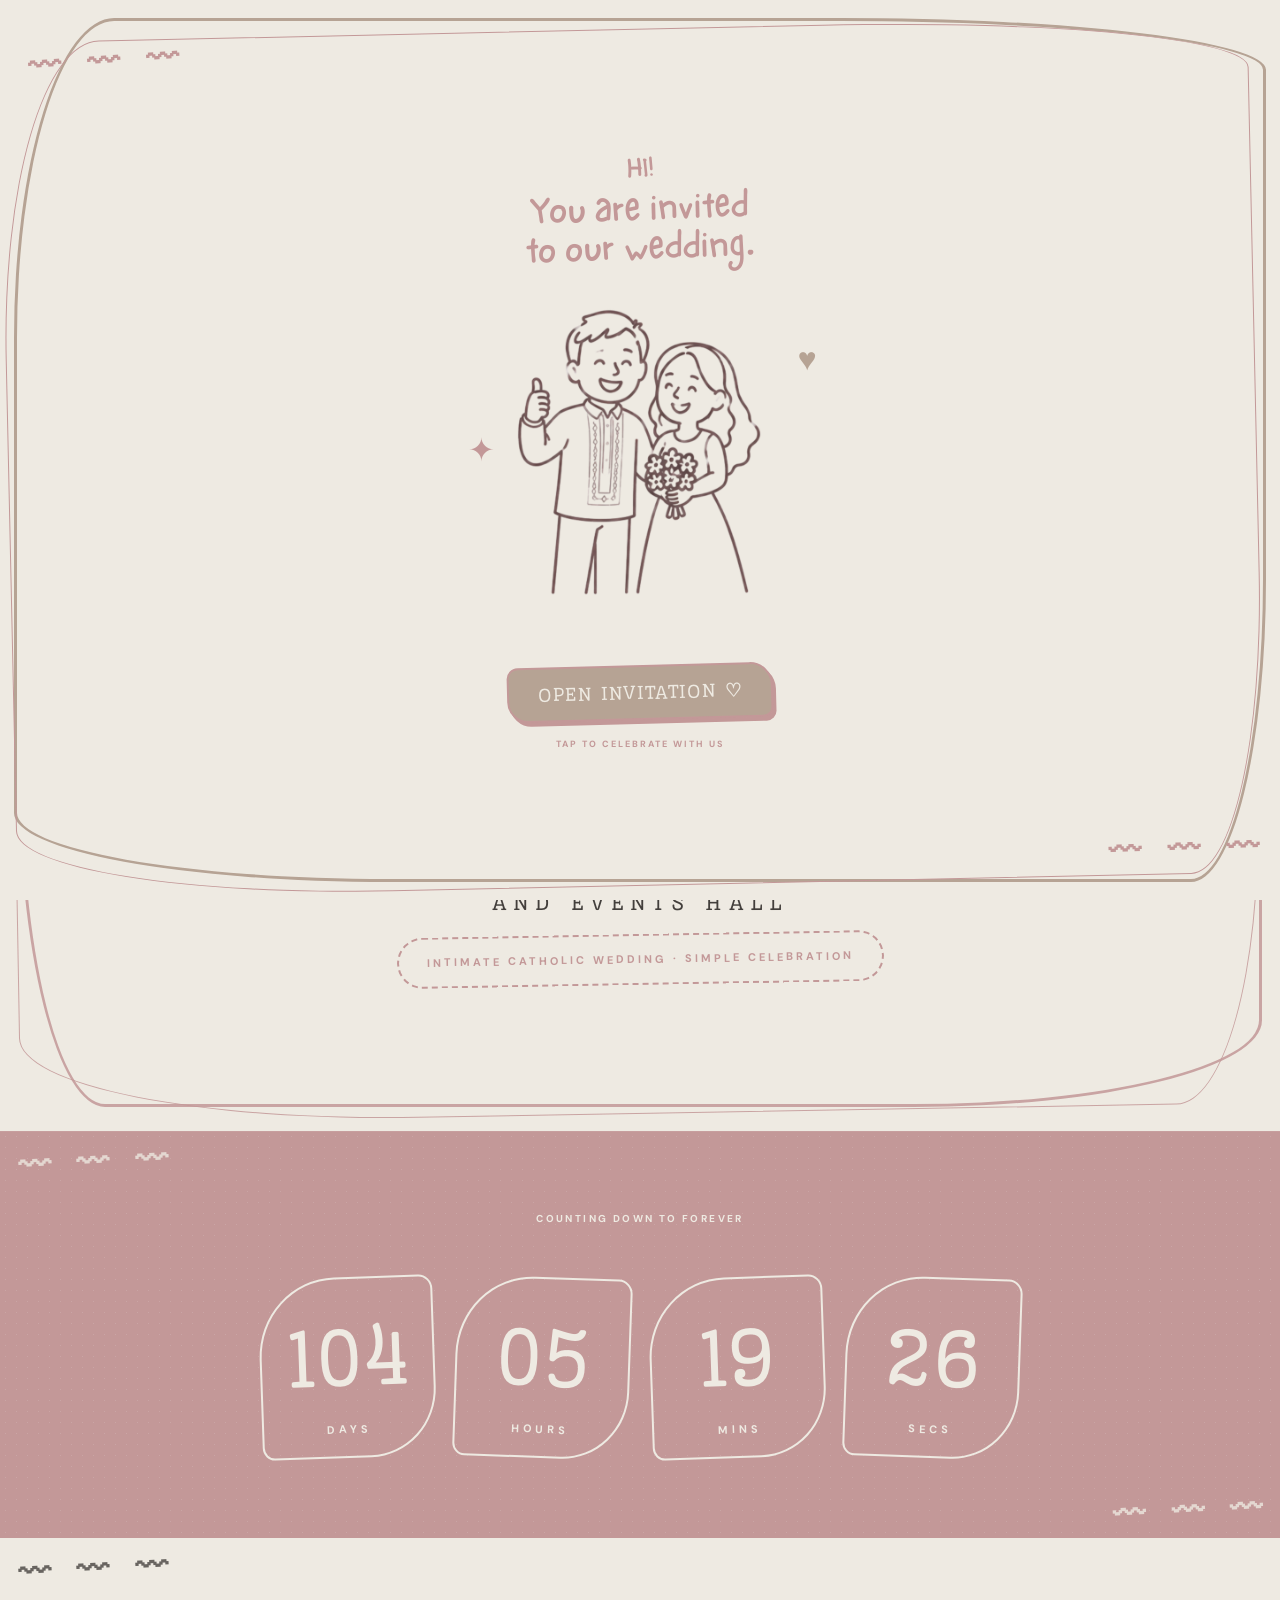
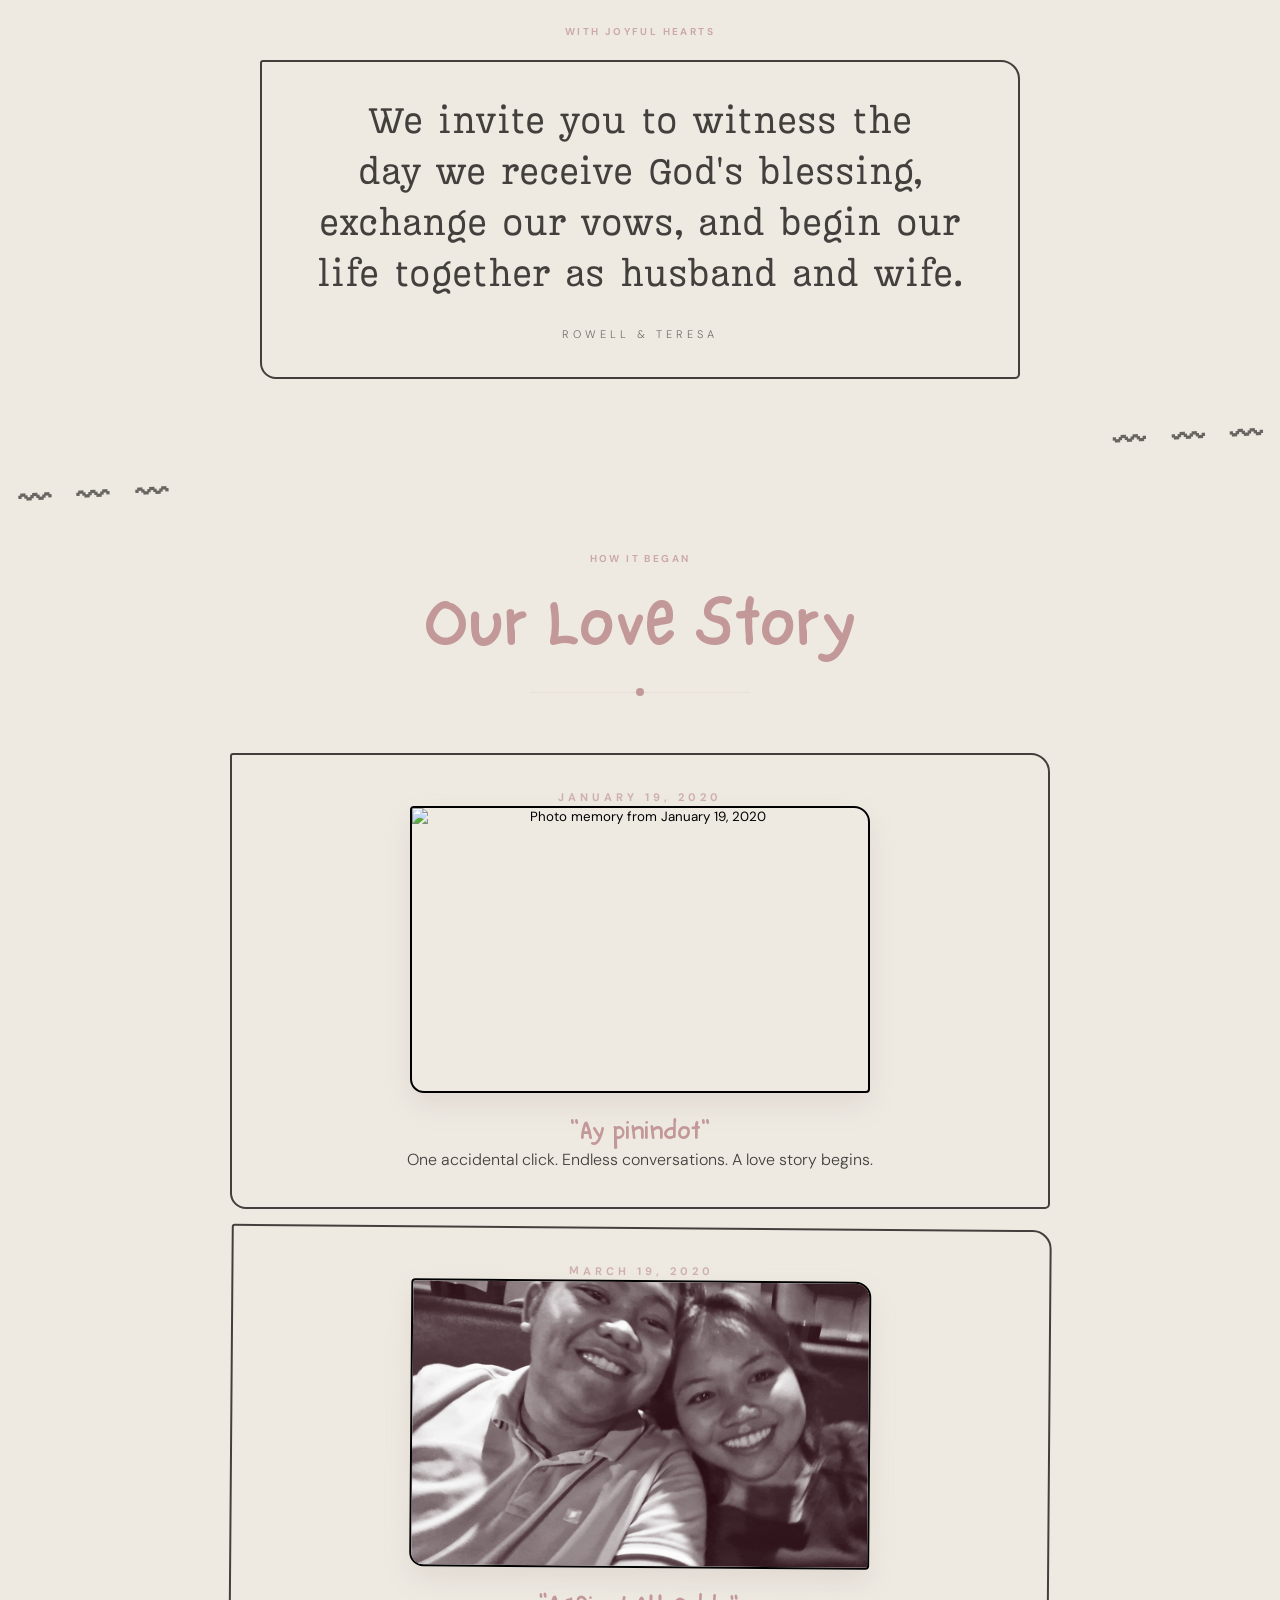
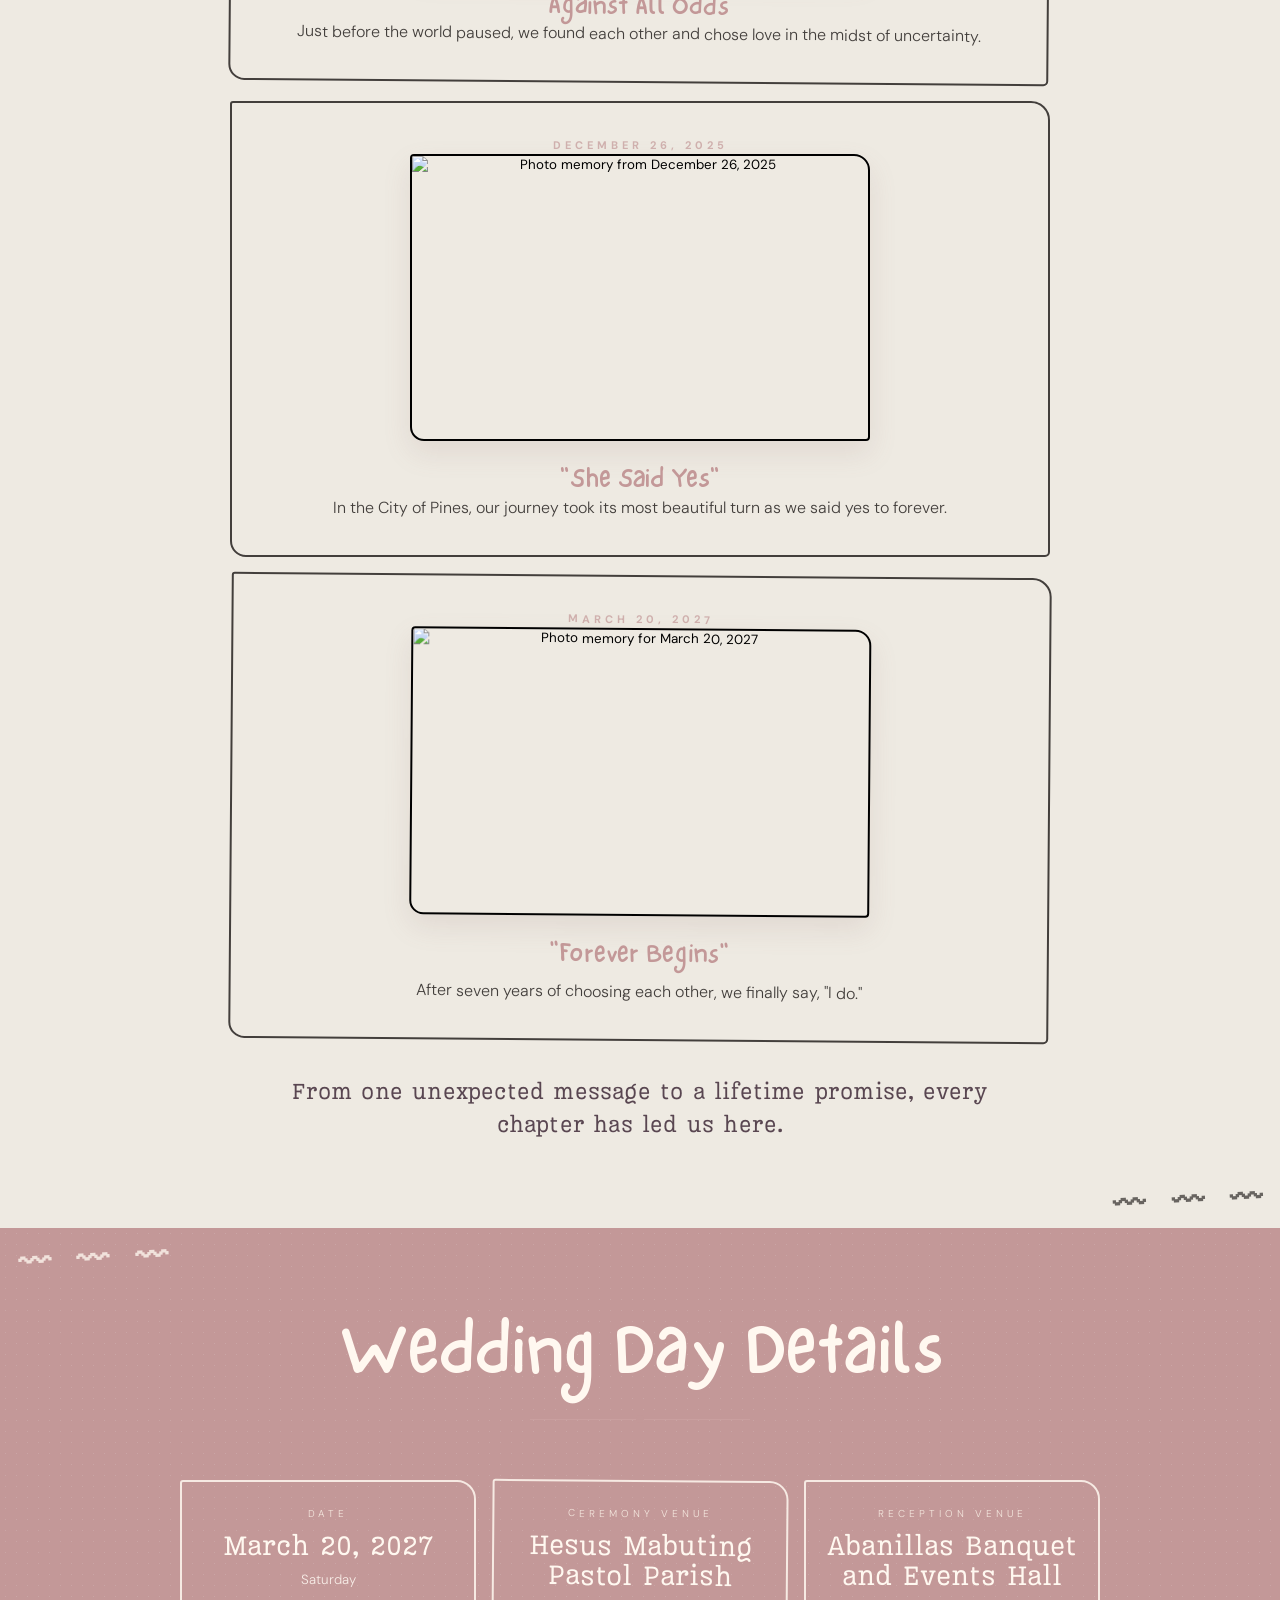
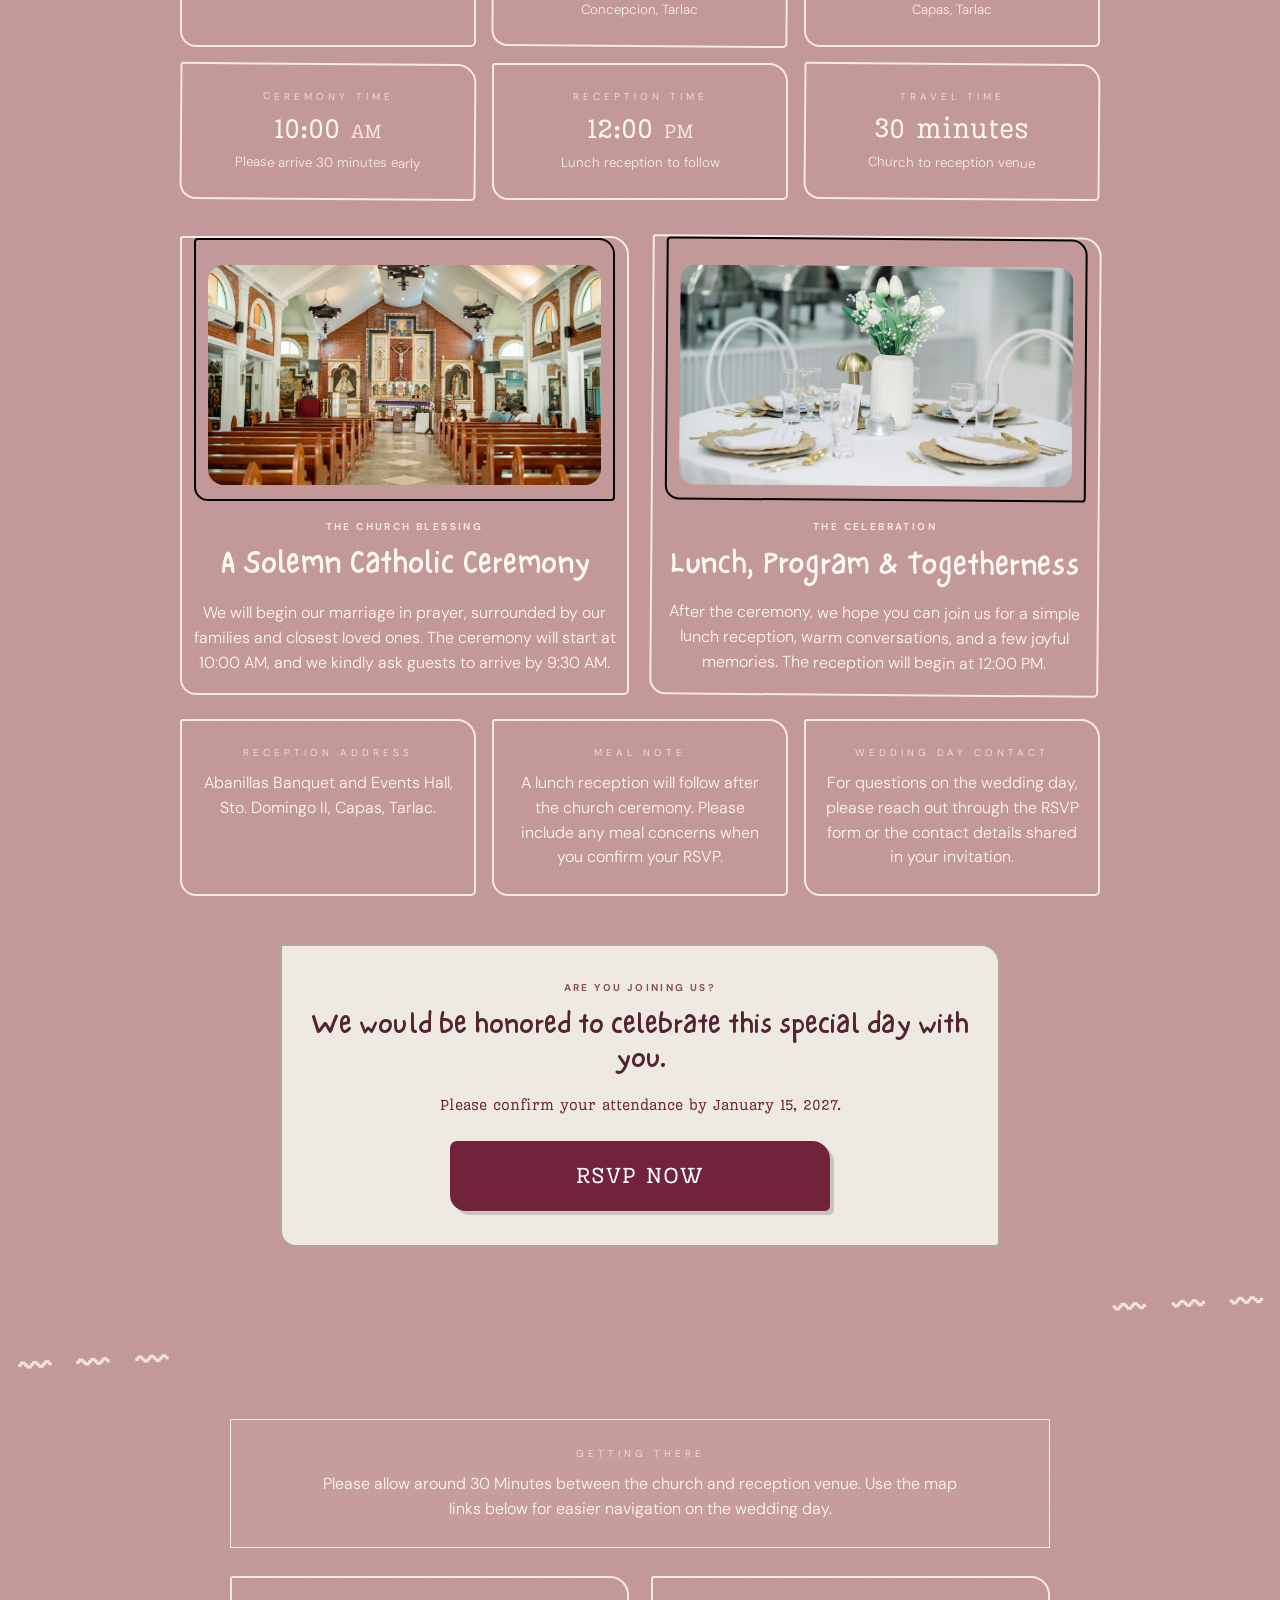
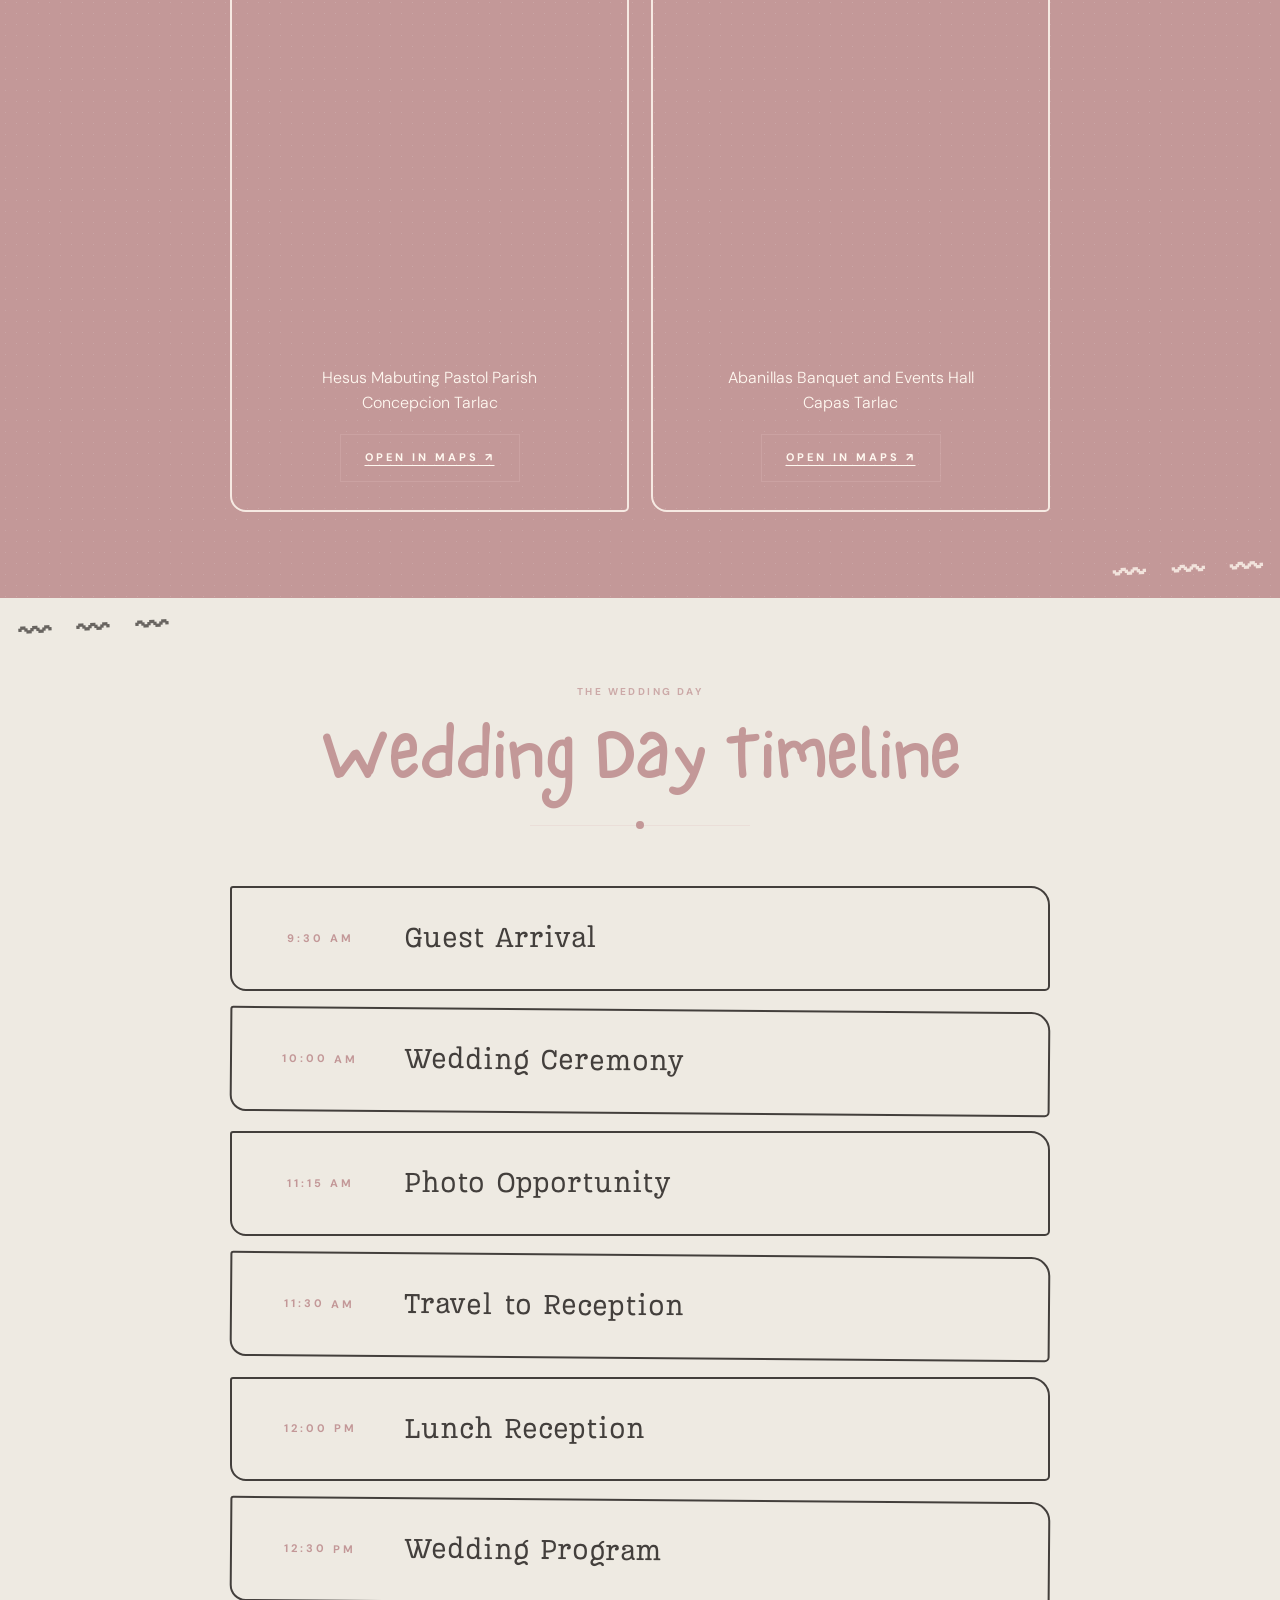
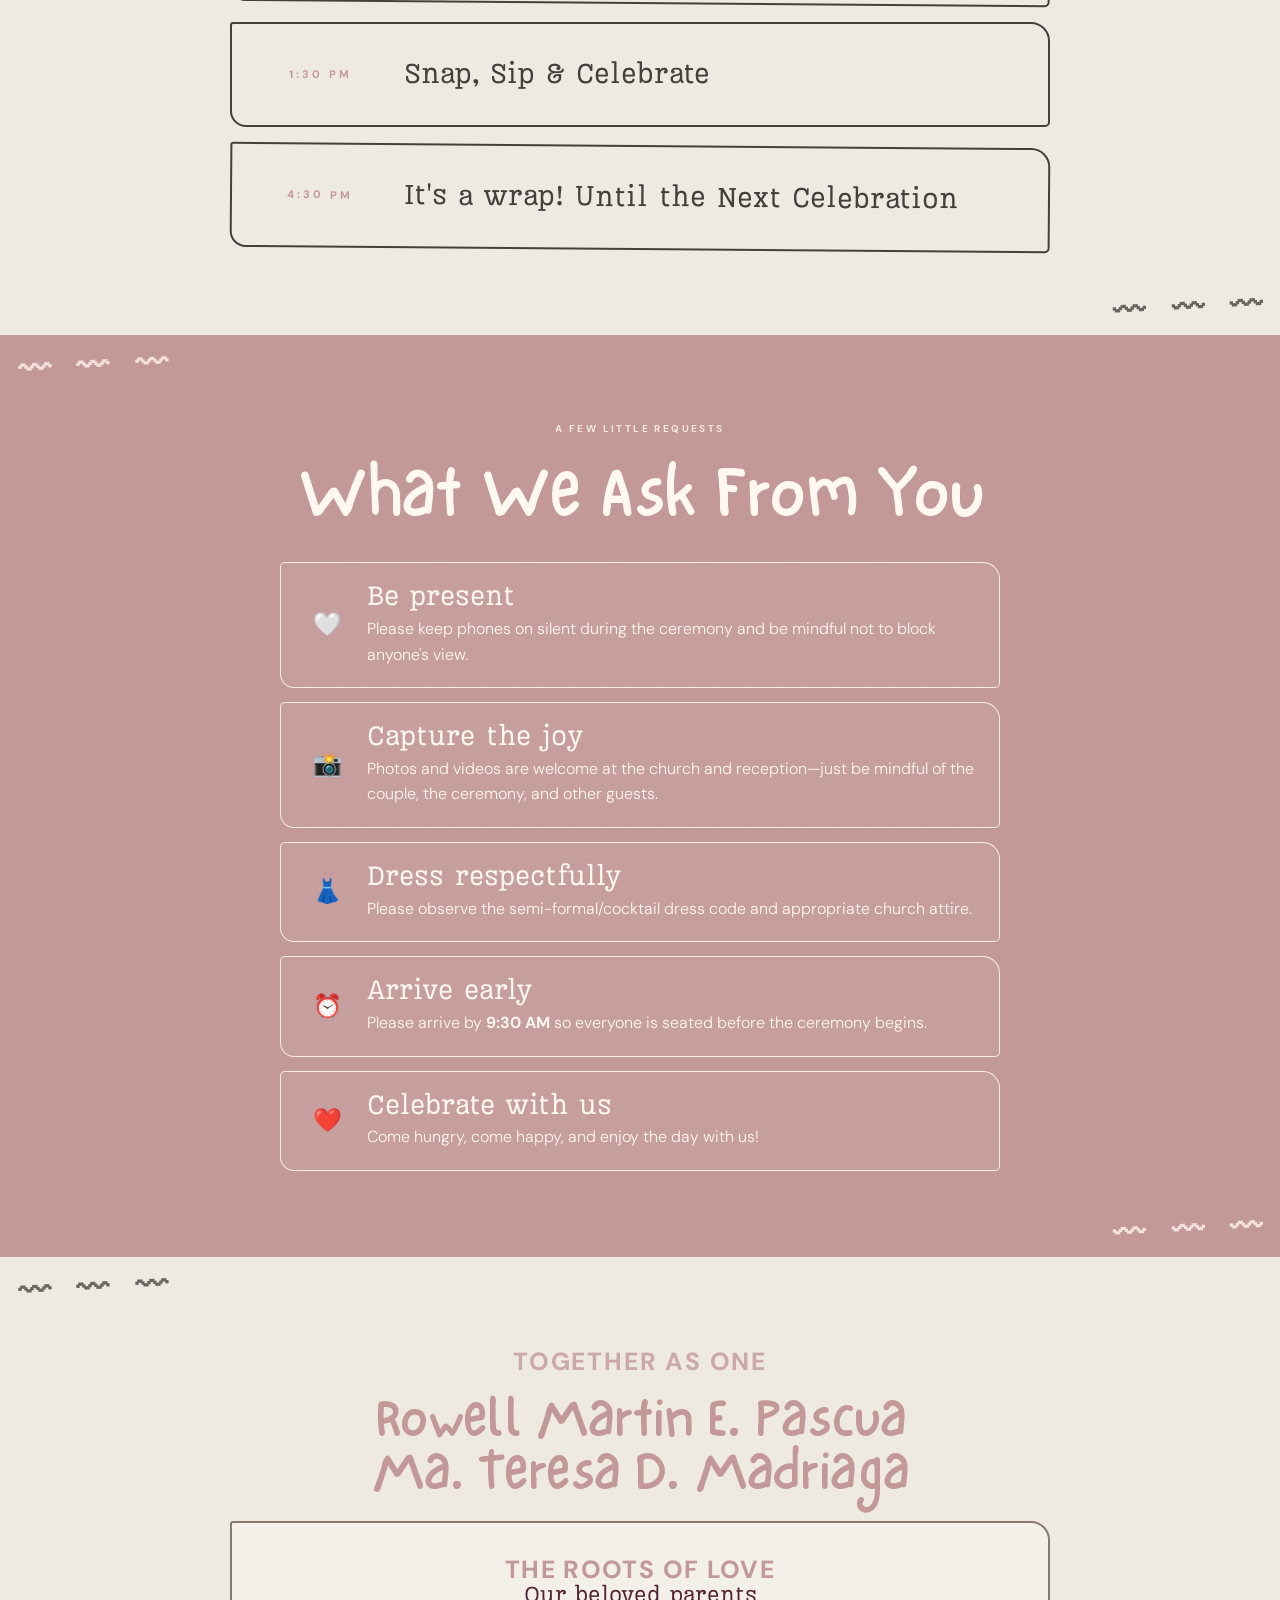
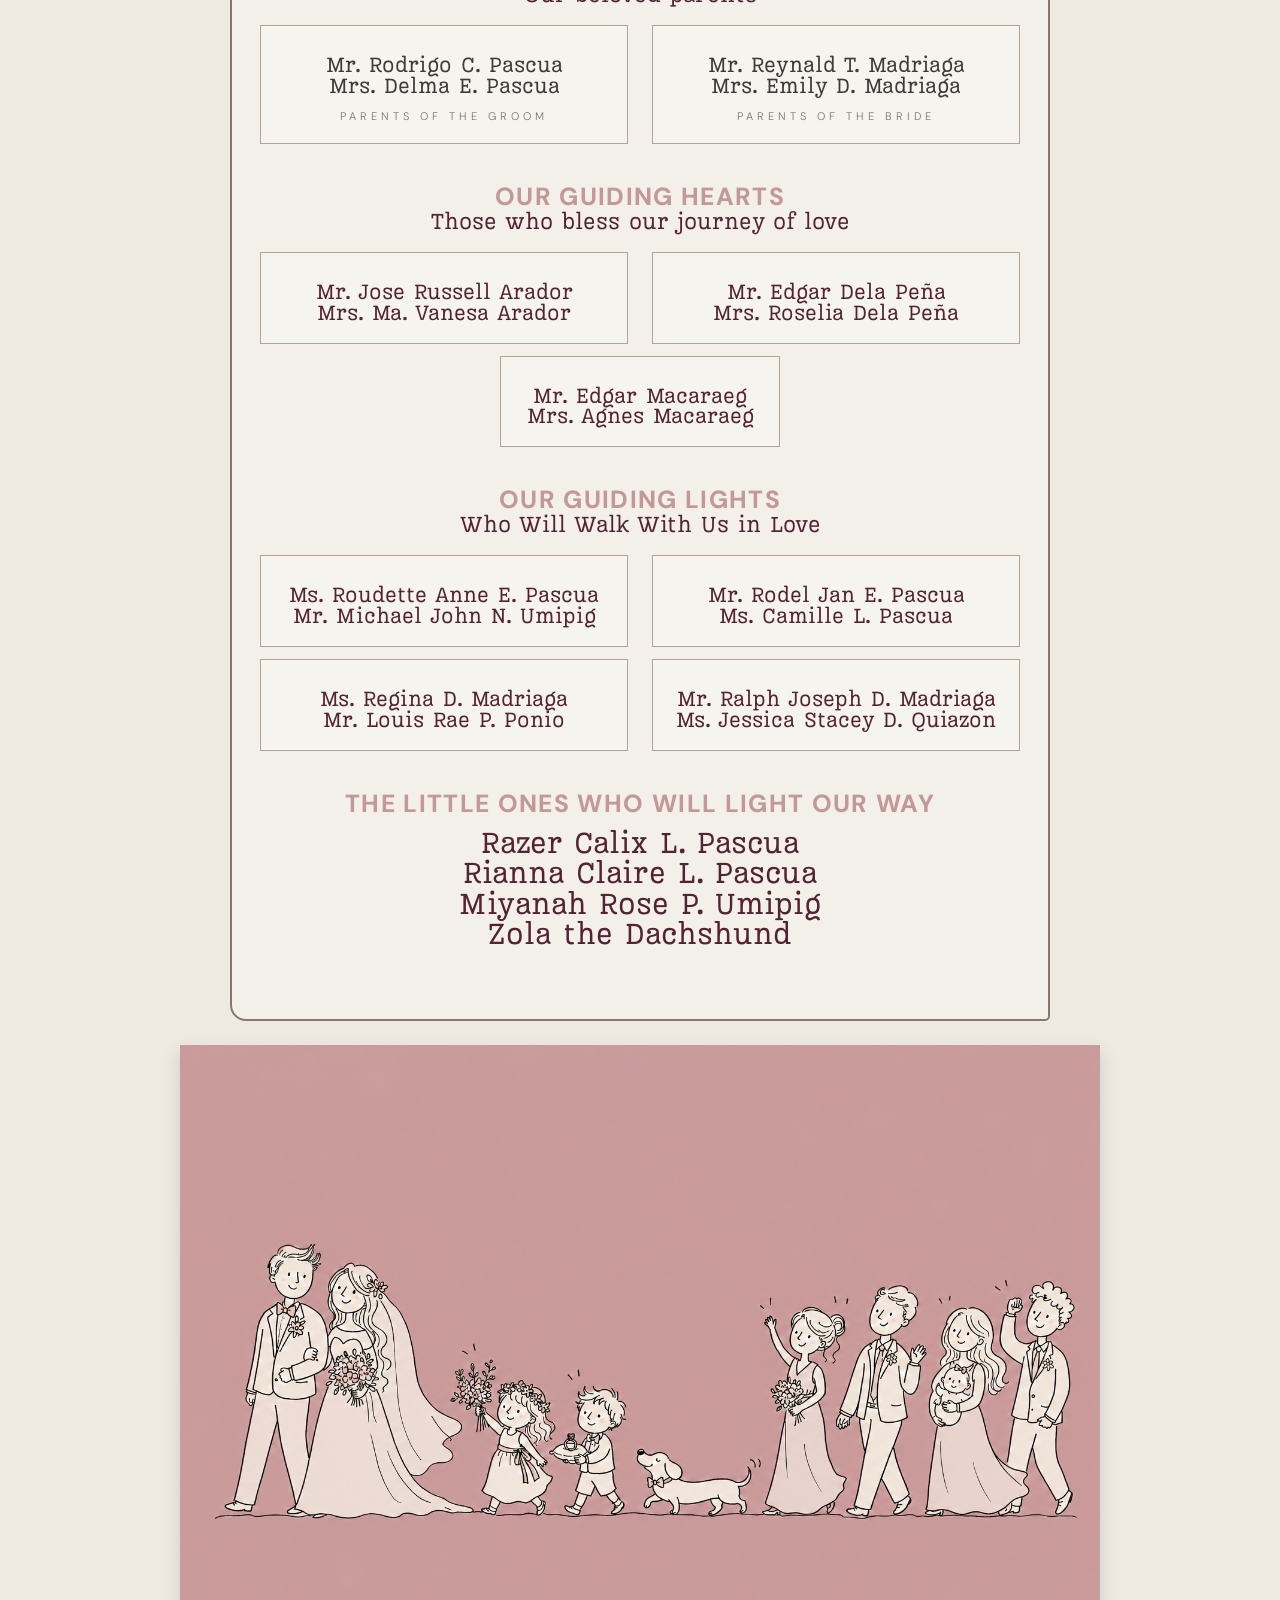
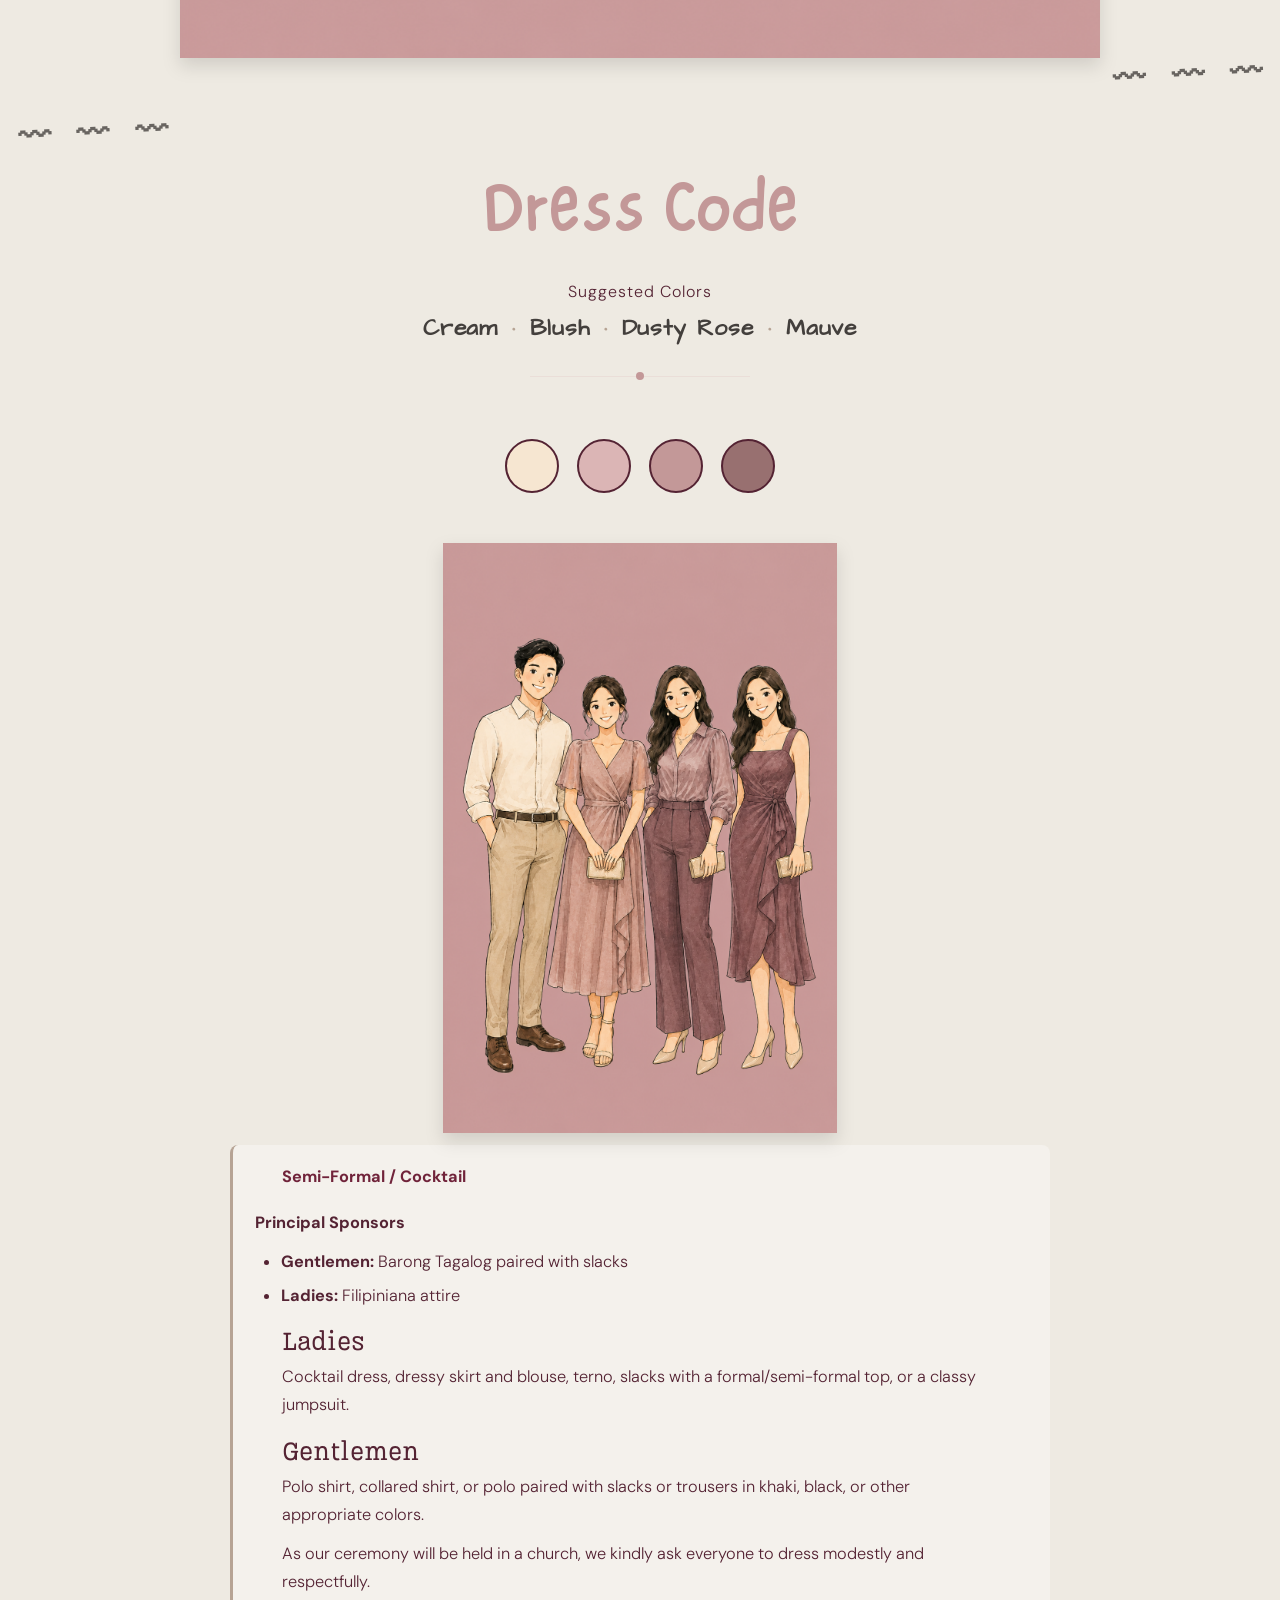
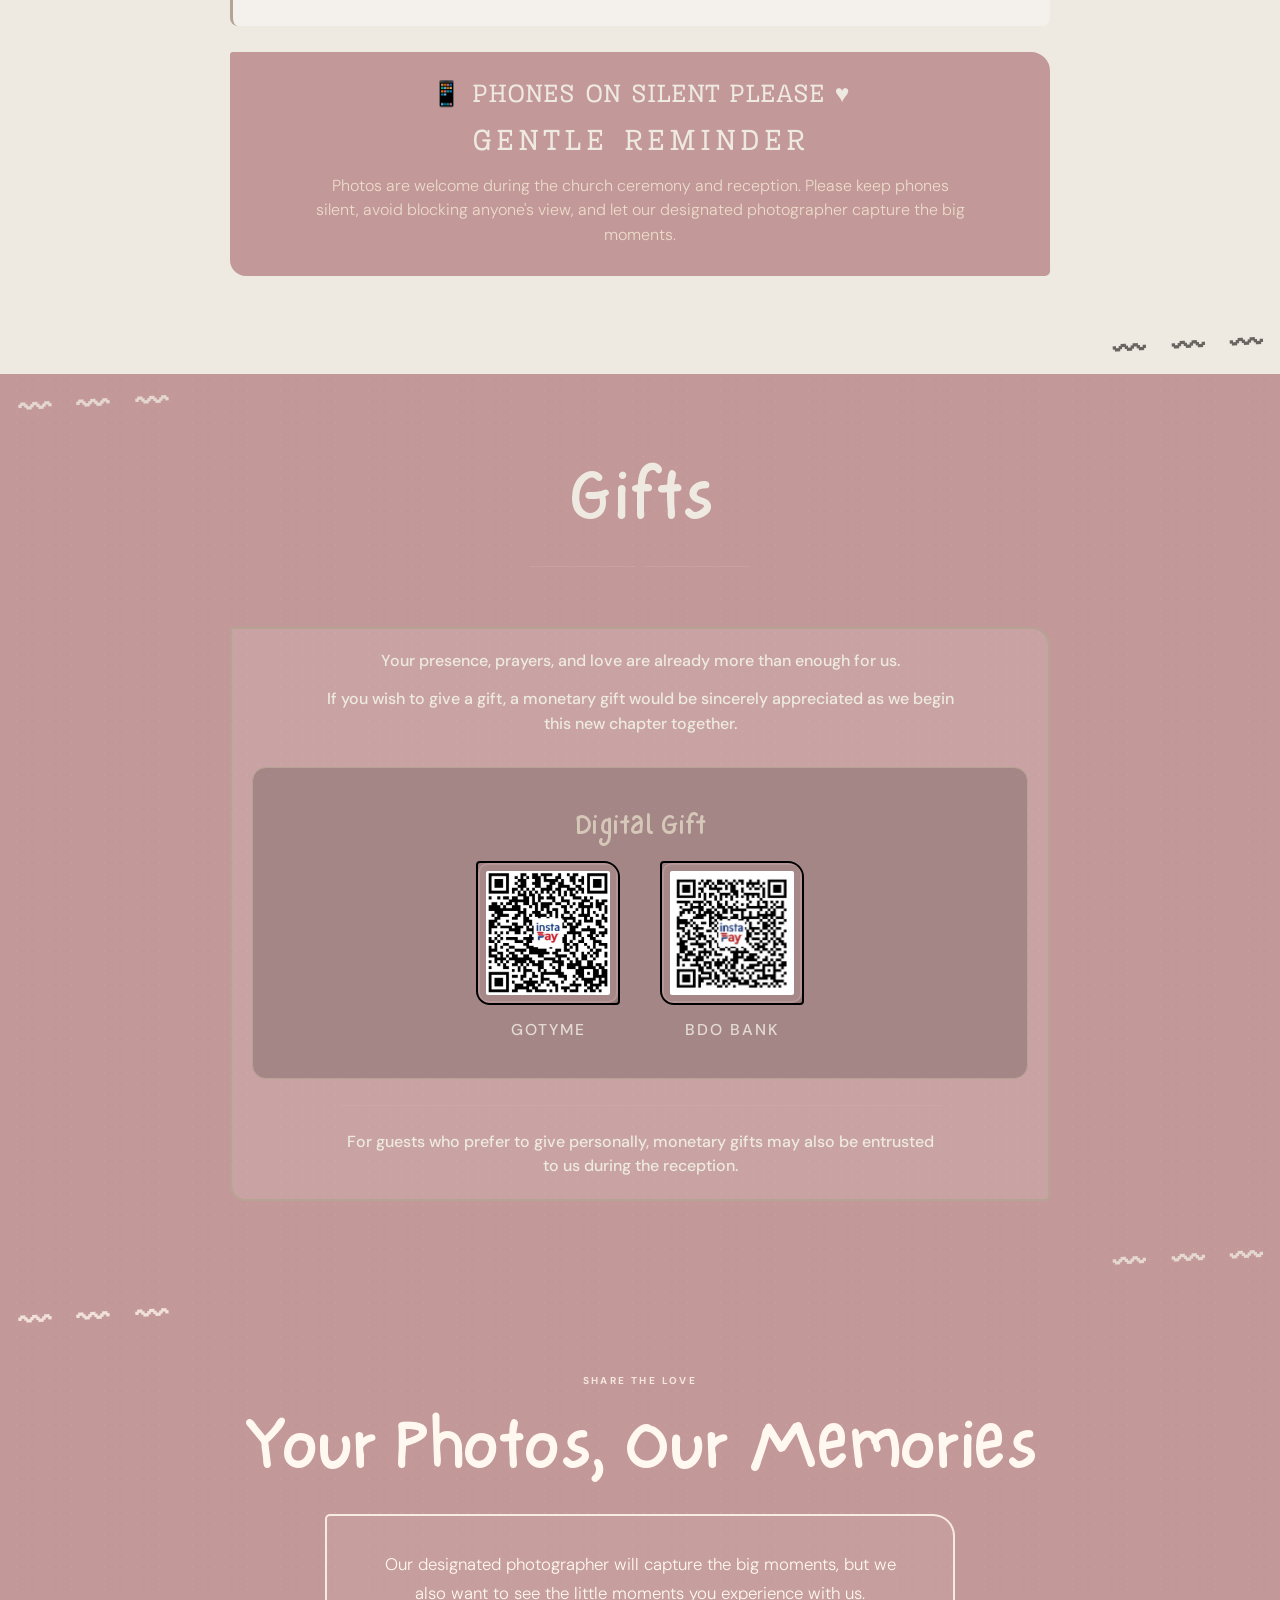
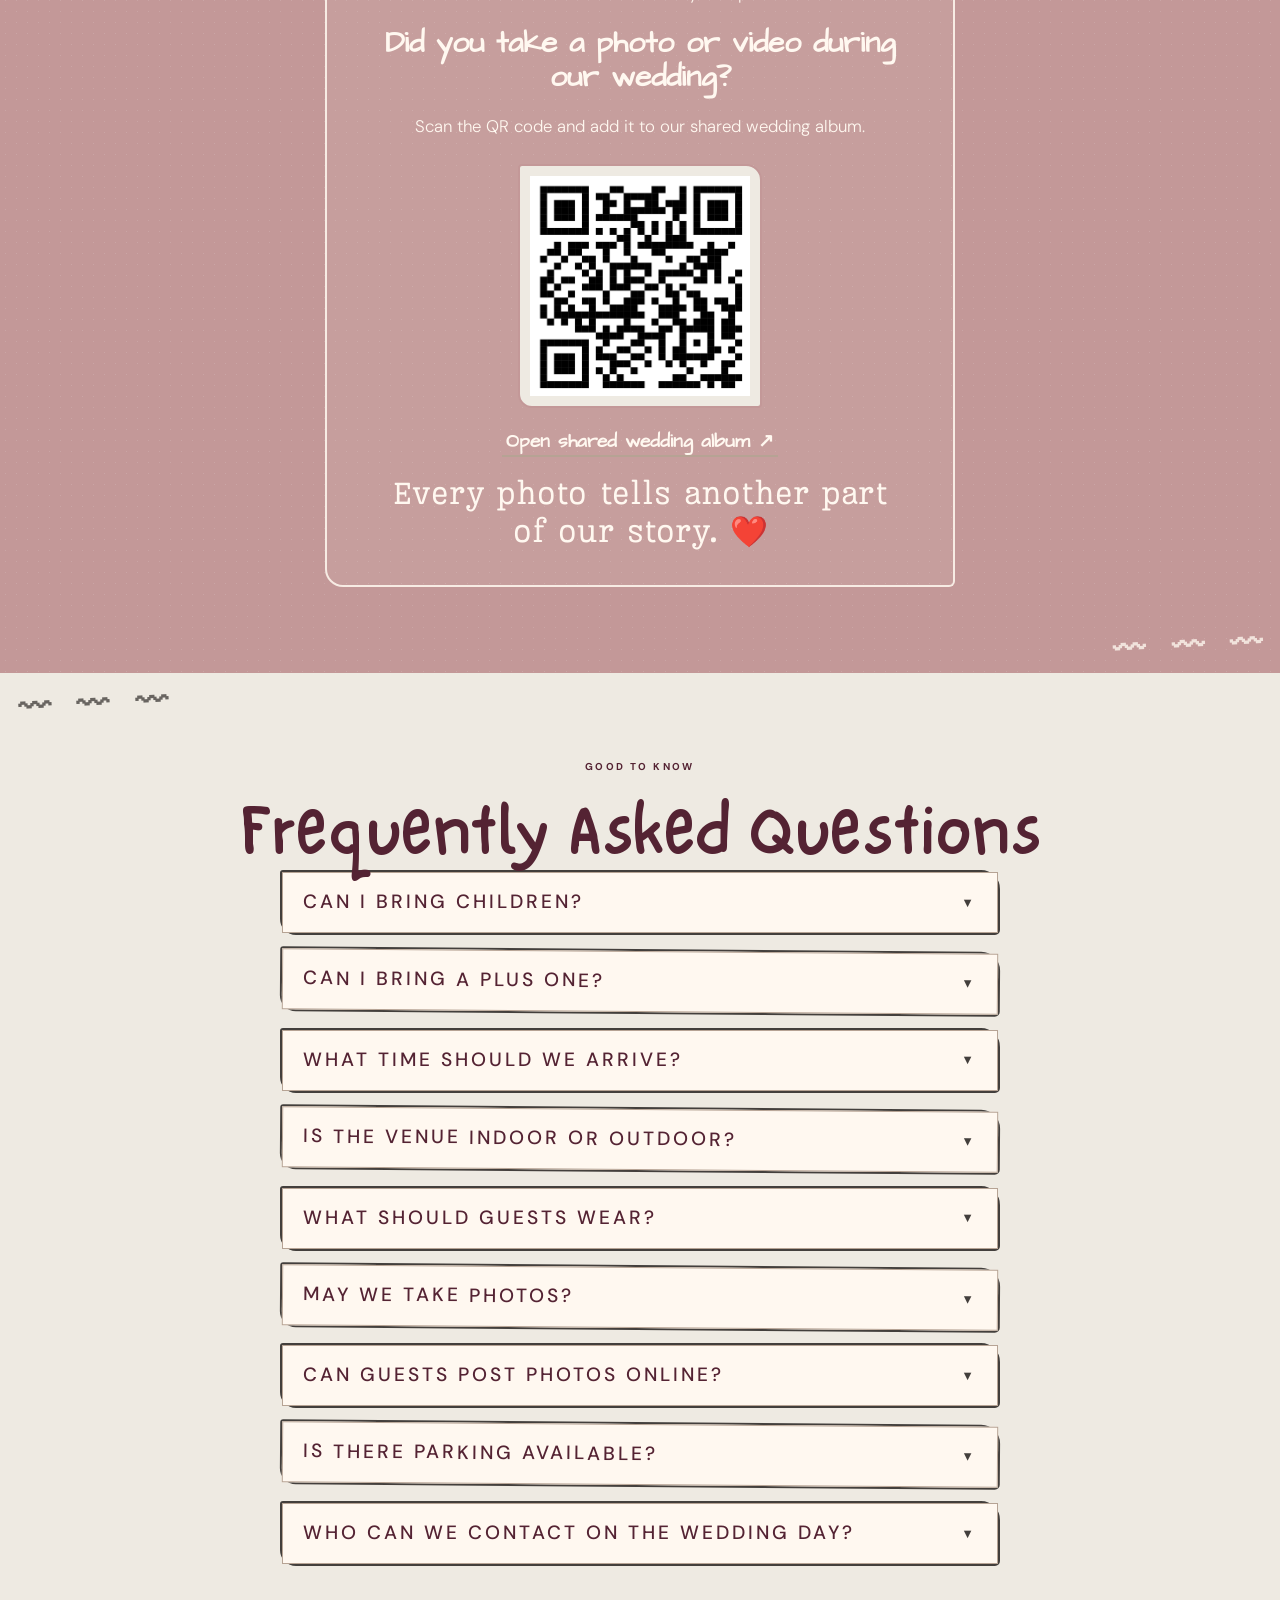
==== commit 0cd53bc1: "Update index.html" ====
--- a/index.html
+++ b/index.html
@@ -82,6 +82,7 @@
             <a href="#faq">FAQ</a>
             <a href="#music">Music</a>
             <a href="#rsvp">RSVP</a>
+            <a href="#suppliers">Suppliers &amp; Others</a>
         </nav>
 
         <div class="menu-btn">⋯</div>
@@ -302,6 +303,19 @@
                 </div>
 
                 <div class="story-content">
+
+                    <button
+                        class="story-photo"
+                        type="button"
+                        data-full="assets/forever-begins.png"
+                        data-caption="Forever Begins - March 20, 2027">
+
+                        <img
+                            src="assets/forever-begins.png"
+                            alt="Photo memory for March 20, 2027">
+
+                    </button>
+
                     <h3>
                         "Forever Begins"
                     </h3>
@@ -571,7 +585,7 @@
             </div>
 
             <div class="timeline-item">
-                <time datetime="14:30">2:30 PM</time>
+                <time datetime="16:30">4:30 PM</time>
                 <div>
                     <h4>It's a wrap! Until the Next Celebration</h4>
                 </div>
@@ -1331,10 +1345,76 @@
 
     </section>
 
-    <footer class="site-credit">
-        <p>Website lovingly created by</p>
-        <span>Rowell Martin Pascua</span>
-    </footer>
+    <!-- SUPPLIERS & OTHERS -->
+    <section class="light-section" id="suppliers">
+        <p class="section-subtitle">SUPPLIERS &amp; OTHERS</p>
+        <h2>Special Thanks to</h2>
+        <div class="section-divider"></div>
+
+        <!-- Replace each description and # contact link with the supplier's details. -->
+        <div class="supplier-grid">
+            <article class="supplier-card">
+                <h3>Church</h3>
+                <p>Hesus Mabuting Pastol Parish - Concepcion, Tarlac</p>
+                <a href="https://www.facebook.com/MabutingPastolConcepcionTarlac" target="_blank" rel="noopener">Facebook Page</a>
+            </article>
+            <article class="supplier-card">
+                <h3>Reception &amp; Catering</h3>
+                <p>Abanillas Events Hall - Capas, Tarlac</p>
+                <a href="https://www.facebook.com/AbanillasEventsHall" target="_blank" rel="noopener">Facebook Page</a>
+            </article>
+            <article class="supplier-card">
+                <h3>Photo</h3>
+                <p>Kier's Letrato</p>
+                <a href="https://www.facebook.com/kiersletrato" target="_blank" rel="noopener">Facebook Page</a>
+            </article>
+            <article class="supplier-card">
+                <h3>Perfume Bar</h3>
+                <p>La Dolce Perfume and Event Bars</p>
+                <a href="https://www.facebook.com/profile.php?id=61577070790798" target="_blank" rel="noopener">Facebook Page</a>
+            </article>
+            <article class="supplier-card">
+                <h3>Attire</h3>
+                <p>GR29 Bridal Shop and Events</p>
+                <a href="https://www.facebook.com/GRClothingShoppe" target="_blank" rel="noopener">Facebook Page</a>
+            </article>
+            <article class="supplier-card">
+                <h3>Car Rental</h3>
+                <p>[Add a description of the car rental service.]</p>
+                <a href="#" target="_blank" rel="noopener">[Add contact link]</a>
+            </article>
+            <article class="supplier-card">
+                <h3>Prep Venue</h3>
+                <p>CHES Balay Magayon Private Resort</p>
+                <a href="https://www.facebook.com/profile.php?id=100069192392226" target="_blank" rel="noopener">Facebook Page</a>
+            </article>
+            <article class="supplier-card">
+                <h3>HMUA</h3>
+                <p>Emmiko Tapang Makeup Studio</p>
+                <a href="https://www.facebook.com/profile.php?id=61567285022194" target="_blank" rel="noopener">Facebook Page</a>
+            </article>
+            <article class="supplier-card">
+                <h3>Invitation &amp; Website</h3>
+                <p>Weng and Tere</p>
+                <a href="https://wengandtereboundbylove.com/" target="_blank" rel="noopener">wengandtereboundbylove.com</a>
+            </article>
+            <article class="supplier-card">
+                <h3>Wedding Coordinator</h3>
+                <p>Amazing D Events by Dan Diaz</p>
+                <a href="https://www.facebook.com/profile.php?id=100068953878470" target="_blank" rel="noopener">Facebook Page</a>
+            </article>
+            <article class="supplier-card">
+                <h3>Souvenir for Principal Sponsors</h3>
+                <p>Sparkles Souvenir Shop</p>
+                <a href="https://www.facebook.com/sparklessouvenirshop" target="_blank" rel="noopener">Facebook Page</a>
+            </article>
+            <article class="supplier-card">
+                <h3>Cake</h3>
+                <p>Mr. Rodel and Mrs. Camille Pascua</p>
+                <a href="https://www.facebook.com/camille.lansangan.pascua" target="_blank" rel="noopener">Facebook Page</a>
+            </article>
+        </div>
+    </section>
 
     <div
         class="photo-lightbox"
--- a/css/style.css
+++ b/css/style.css
@@ -1585,7 +1585,13 @@
     letter-spacing: 3px;
     text-transform: uppercase;
     box-shadow: 0 12px 30px rgba(0, 0, 0, 0.22);
-    transition: transform 0.3s ease, box-shadow 0.3s ease;
+    transition: transform 0.3s ease, box-shadow 0.3s ease, opacity 0.2s ease, visibility 0.2s ease;
+}
+
+.floating-rsvp-button.is-footer-visible {
+    opacity: 0;
+    pointer-events: none;
+    visibility: hidden;
 }
 
 .floating-rsvp-button:hover {
@@ -2863,6 +2869,29 @@
     color: var(--blush);
 }
 
+.site-credit {
+    padding: 24px 16px;
+    text-align: center;
+    background: var(--bg);
+    border-top: 1px solid var(--border-light);
+    color: var(--text-light);
+}
+
+.site-credit p {
+    margin: 0 0 4px;
+    font-size: 0.72rem;
+    letter-spacing: 0.16em;
+    text-transform: uppercase;
+}
+
+.site-credit span {
+    color: var(--text-dark);
+    font-family: var(--font-heading);
+    font-size: 1.6rem;
+    font-weight: 700;
+    line-height: 1.2;
+}
+
 @media (max-width: 480px) {
     .photos-card {
         padding: 28px 20px;
